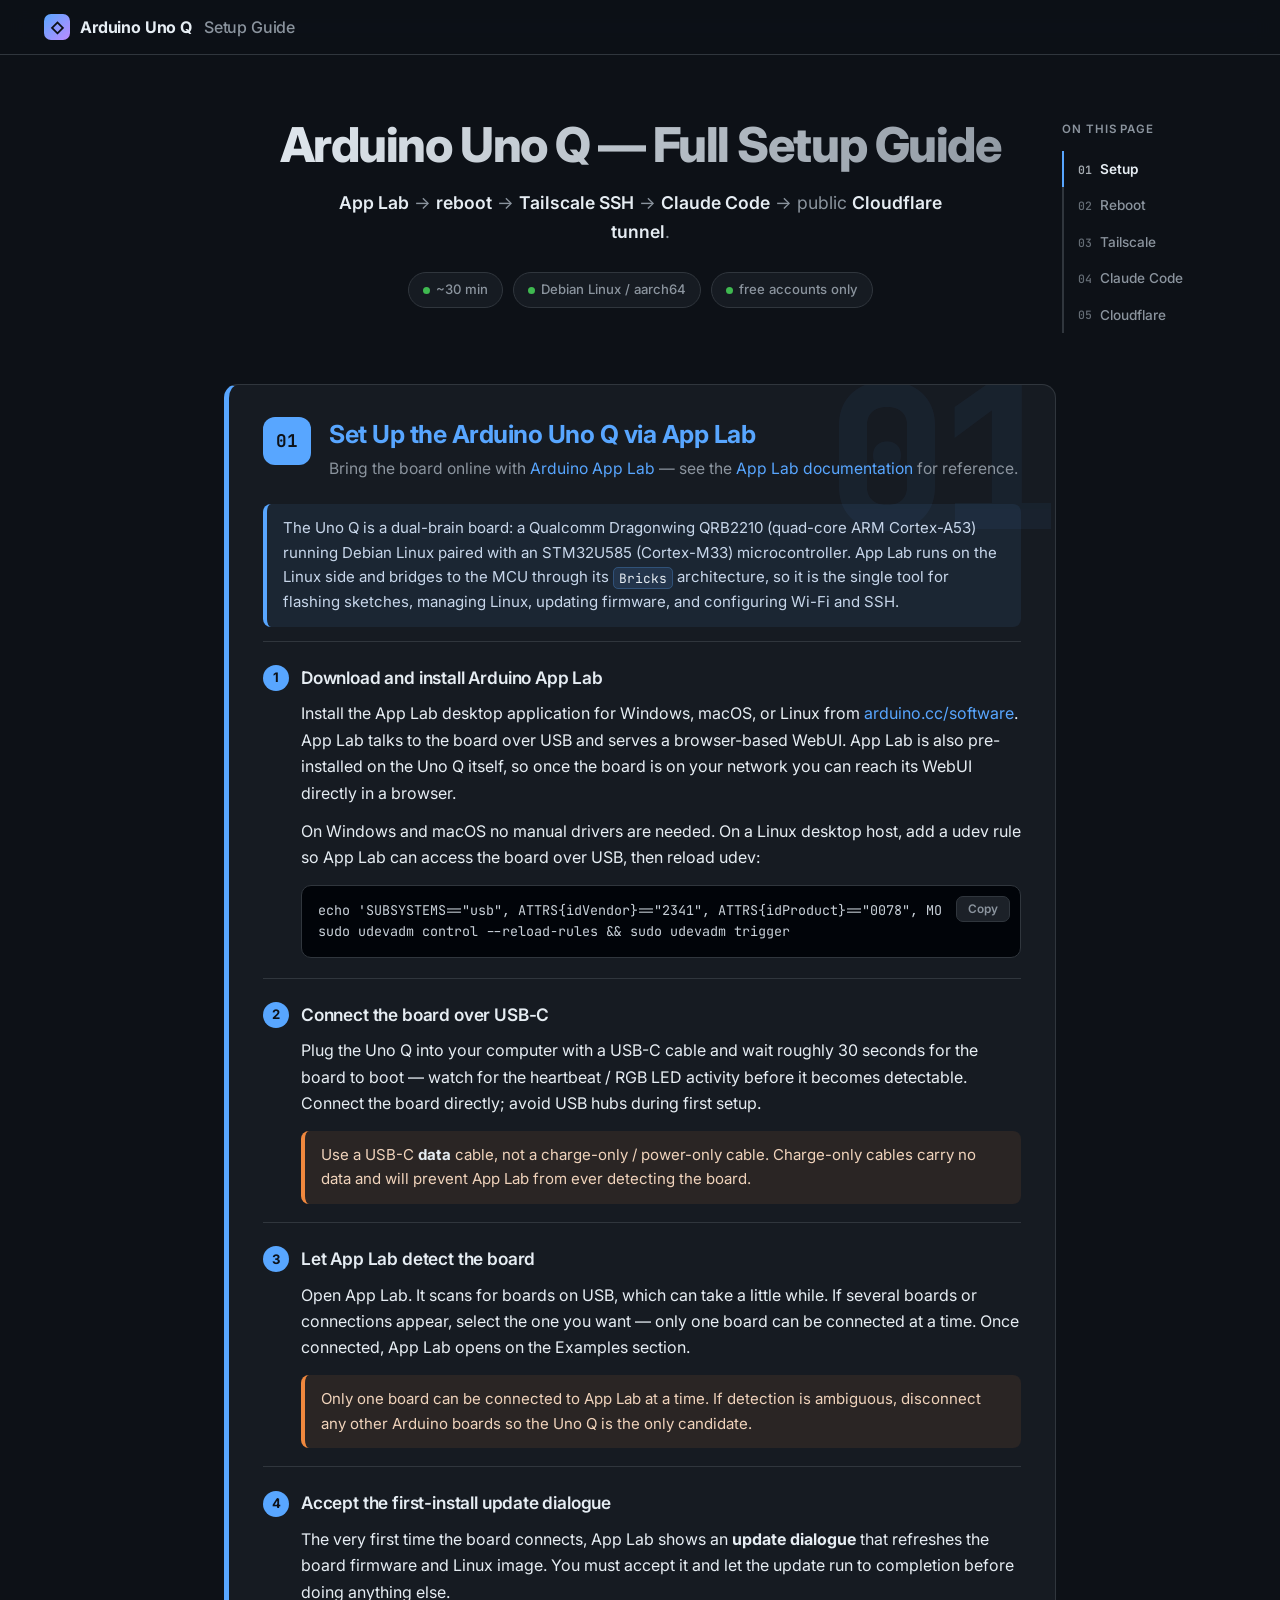
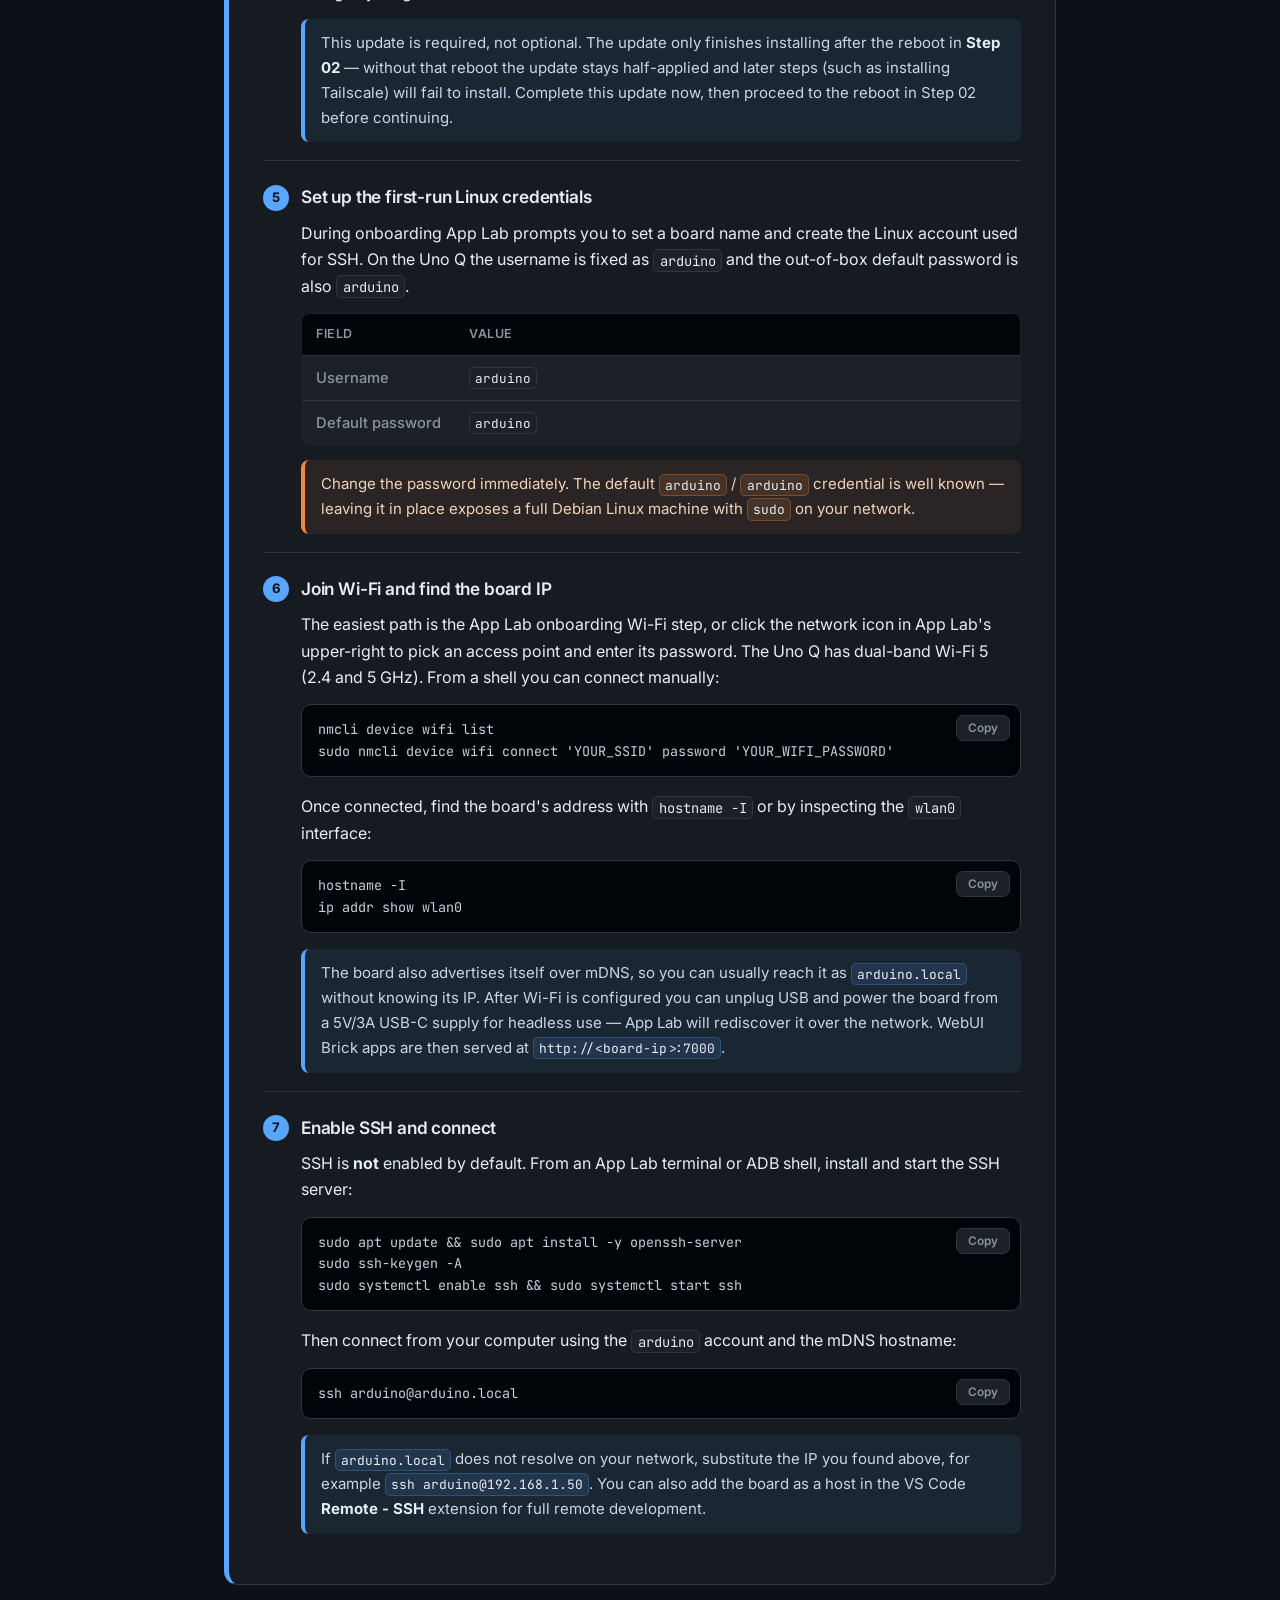
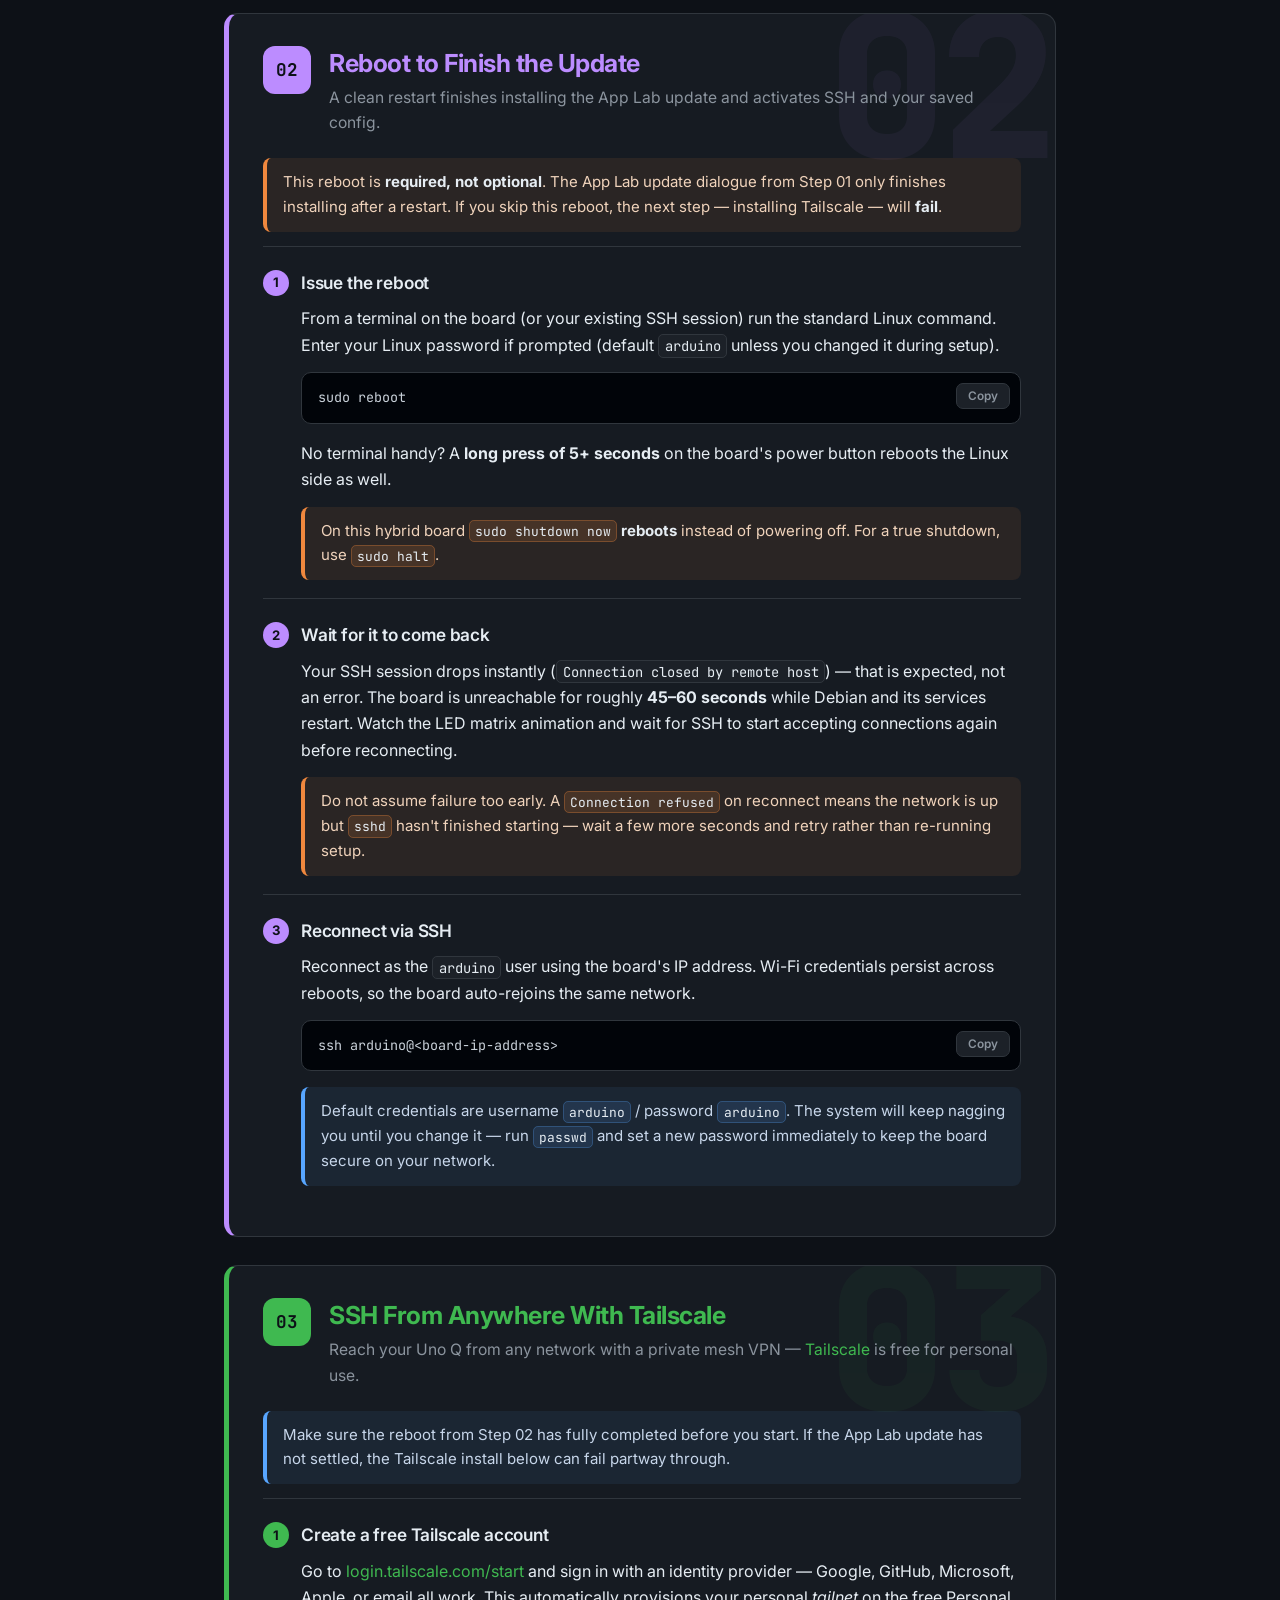
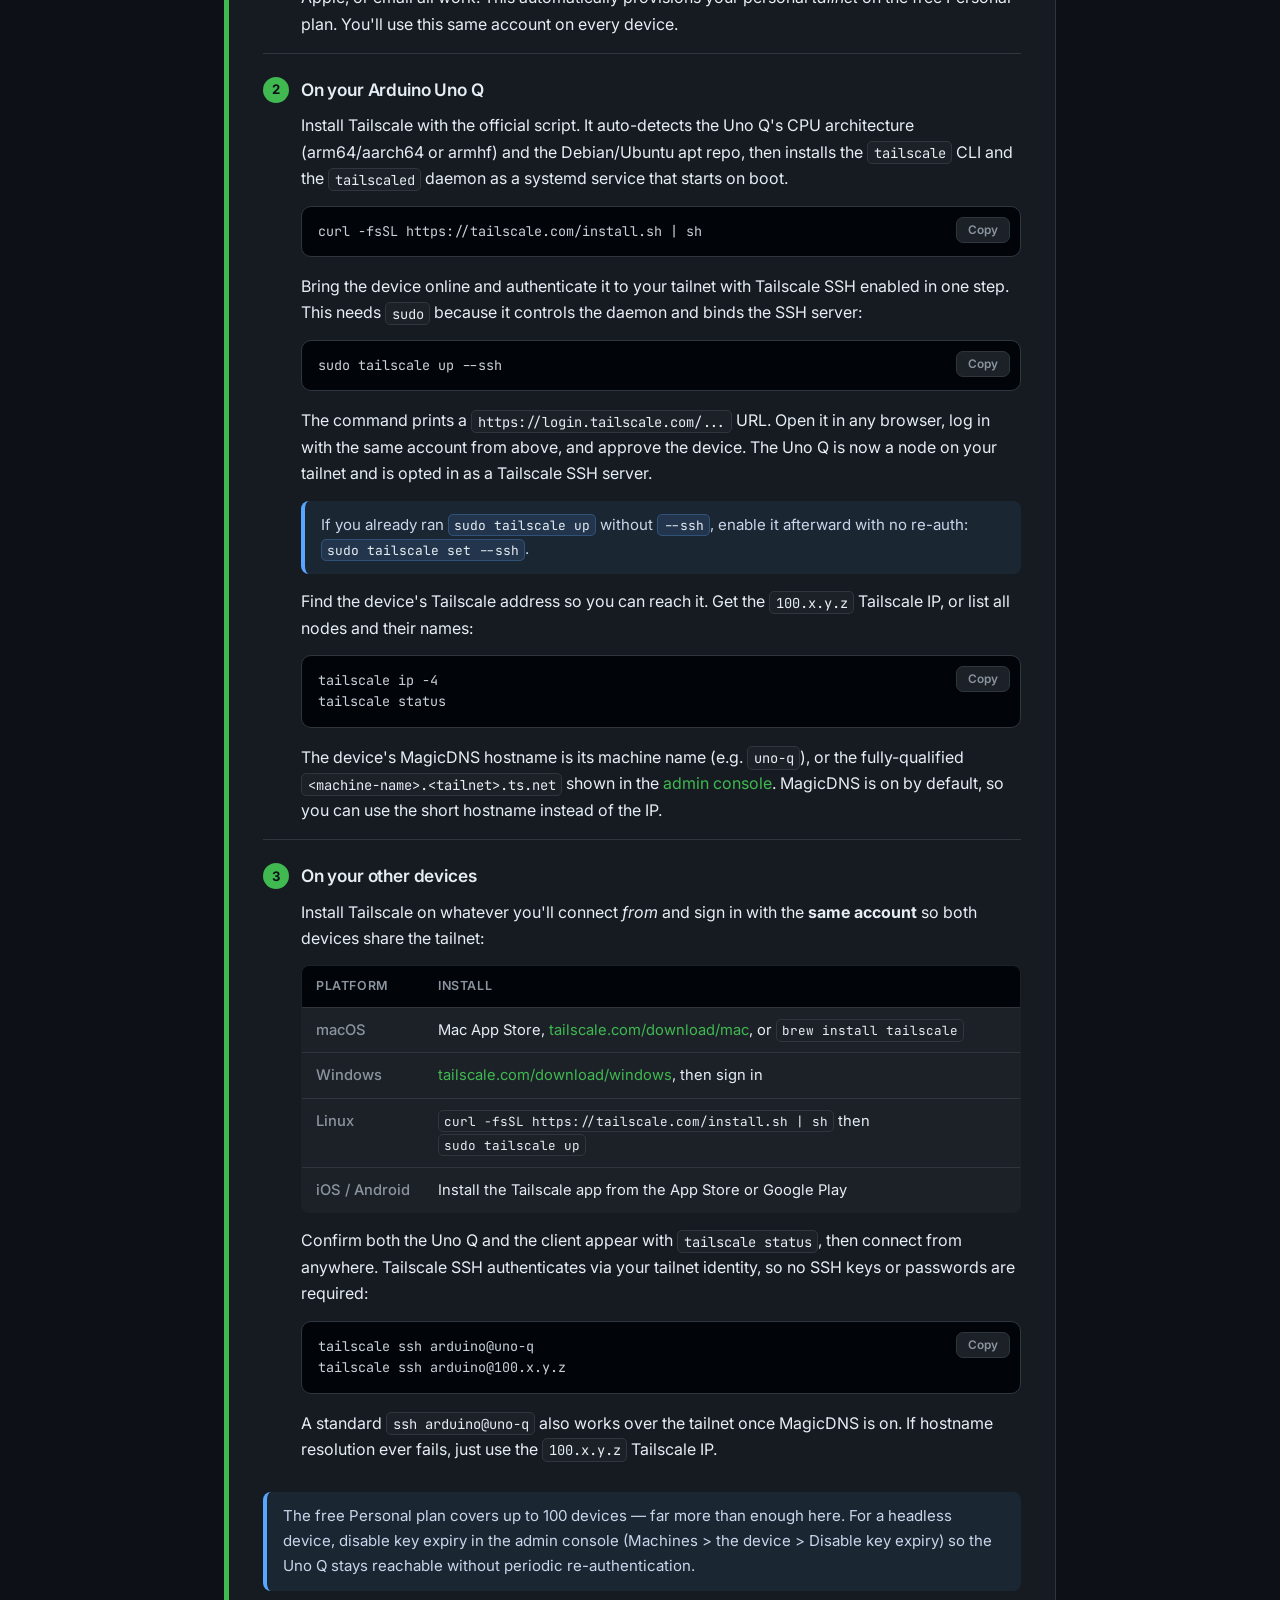
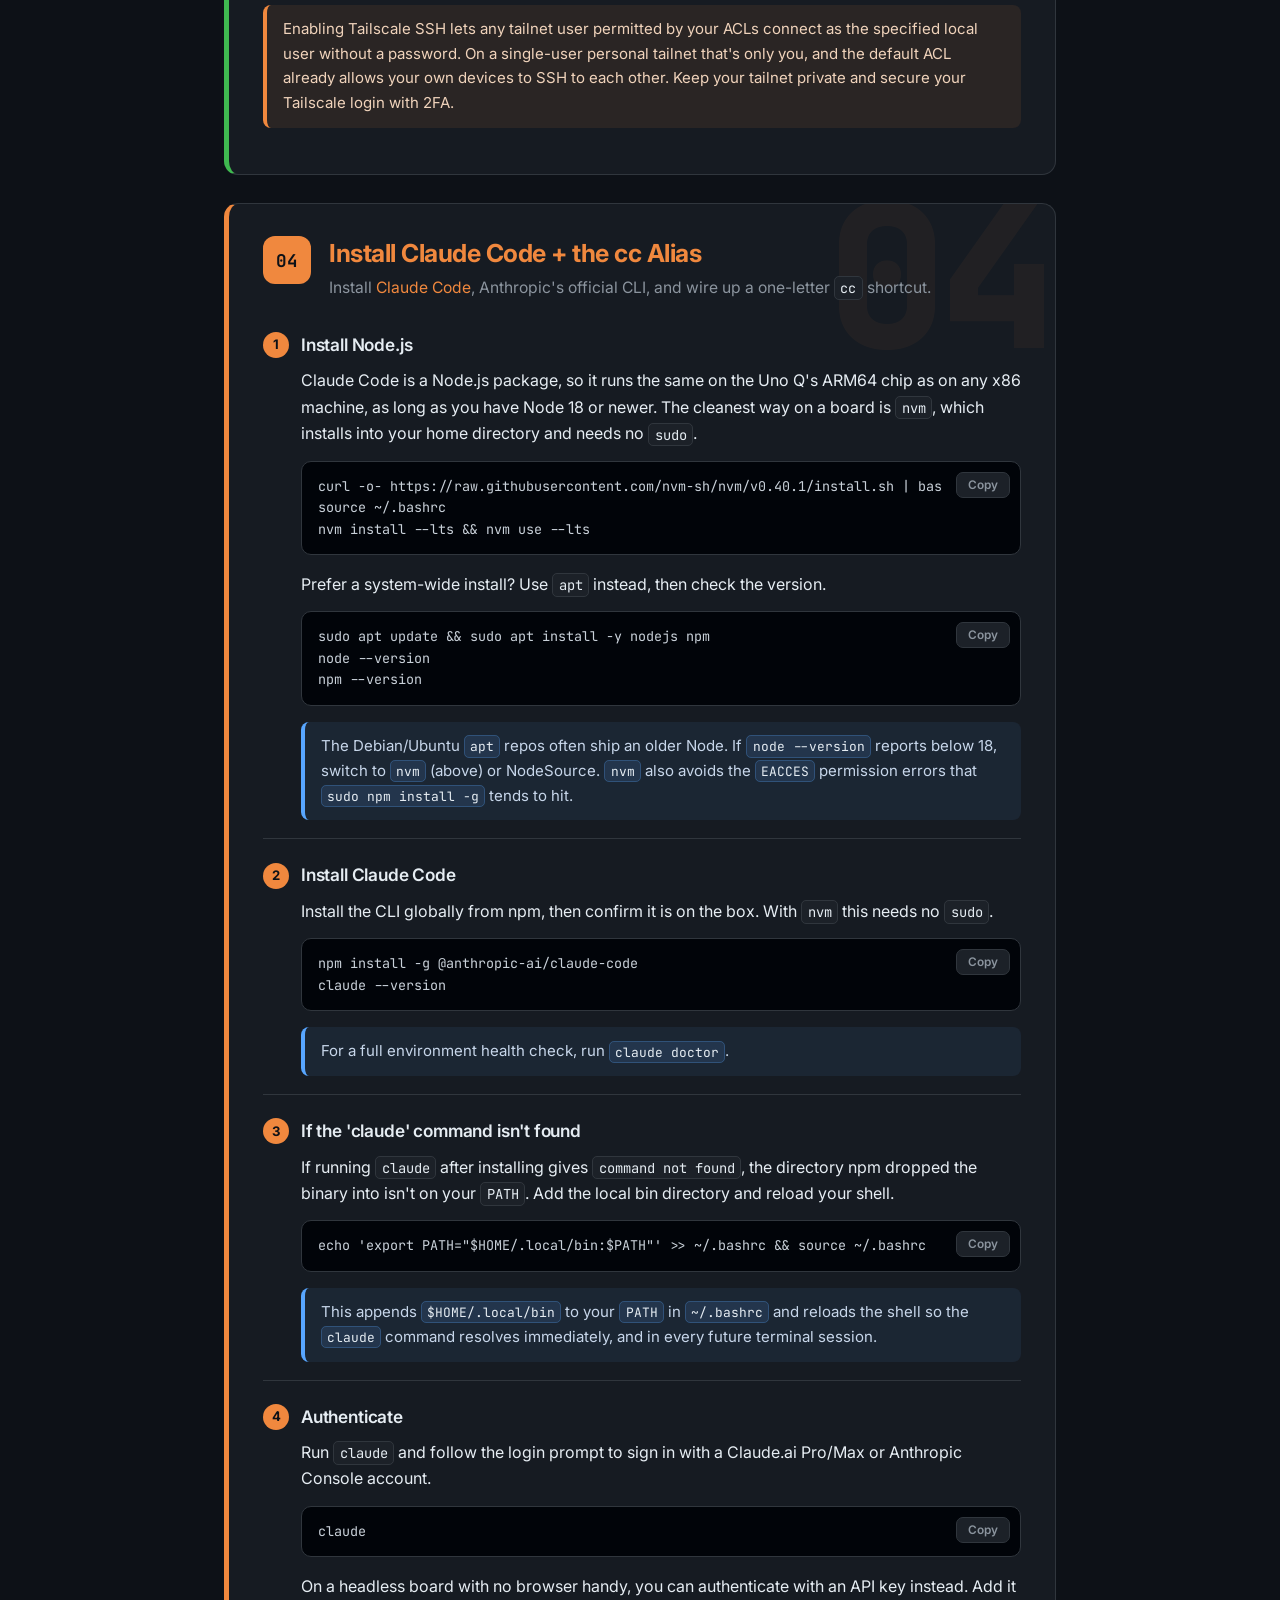
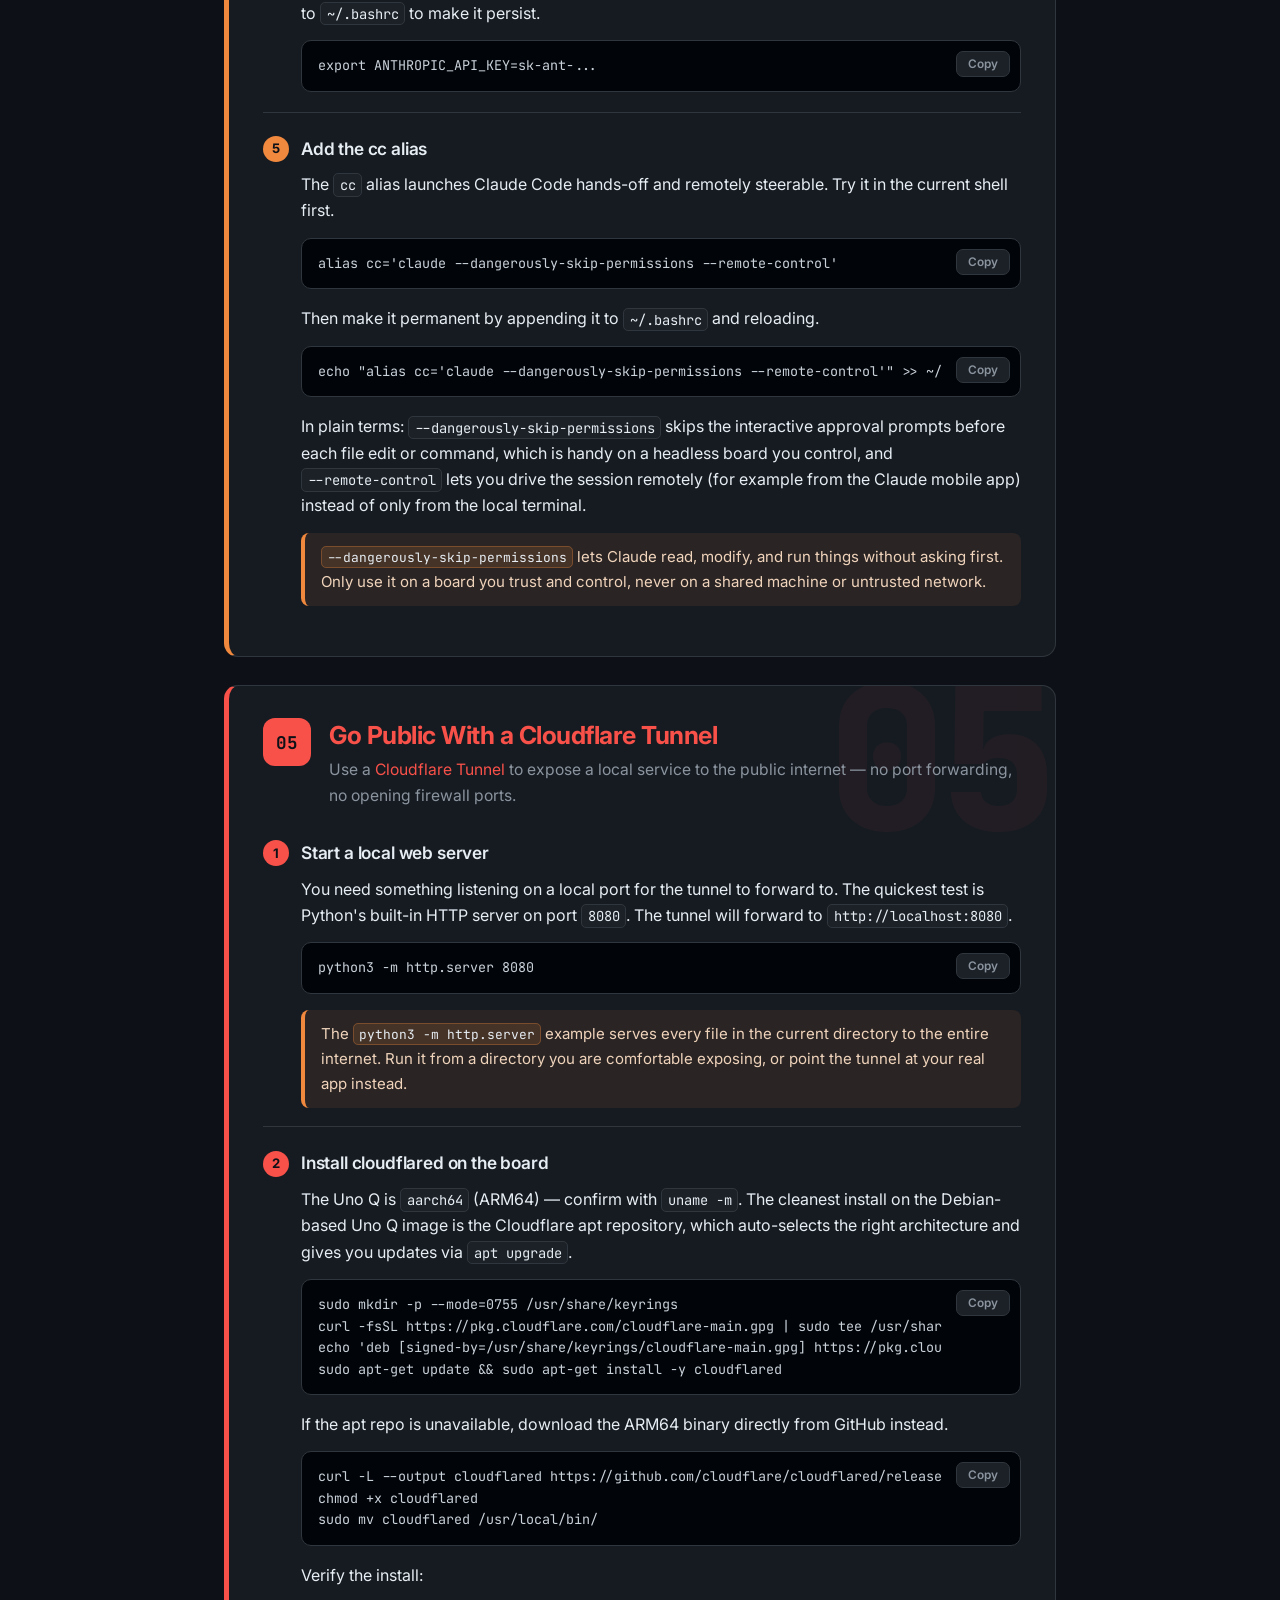
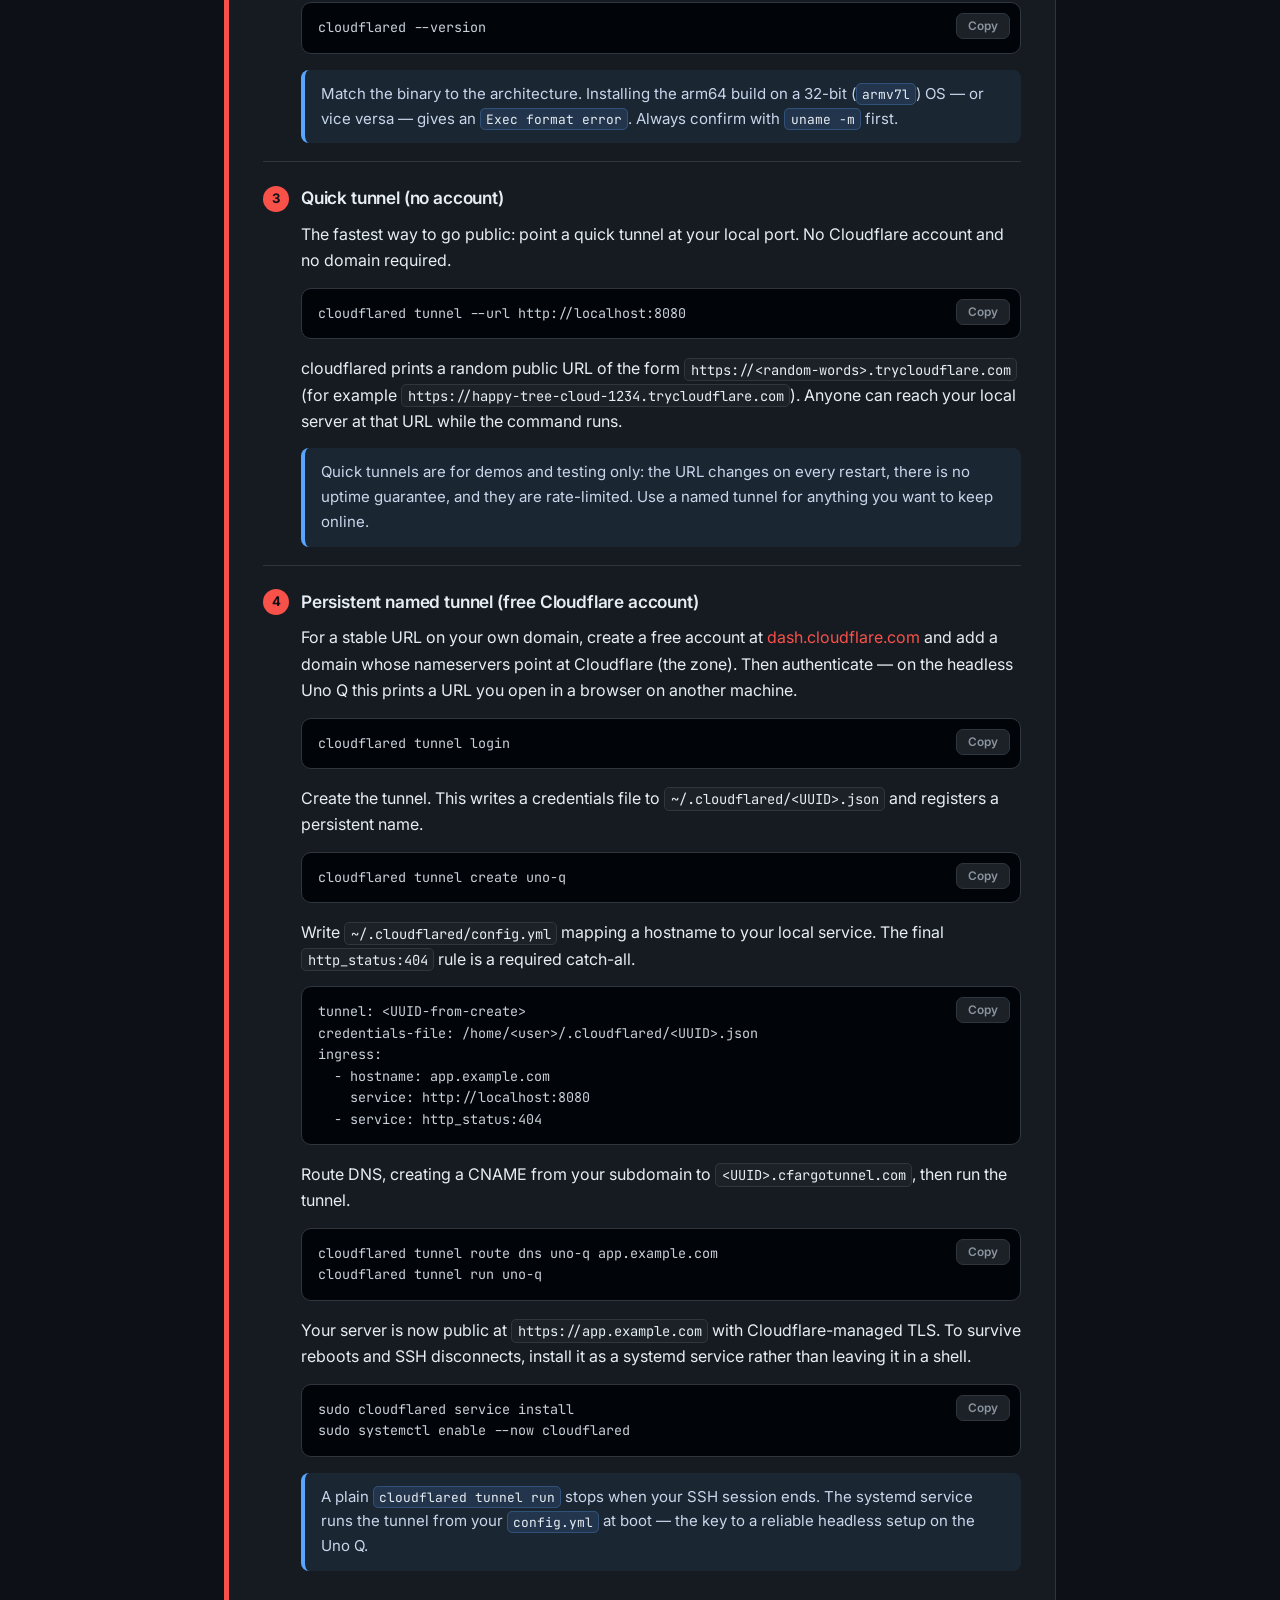
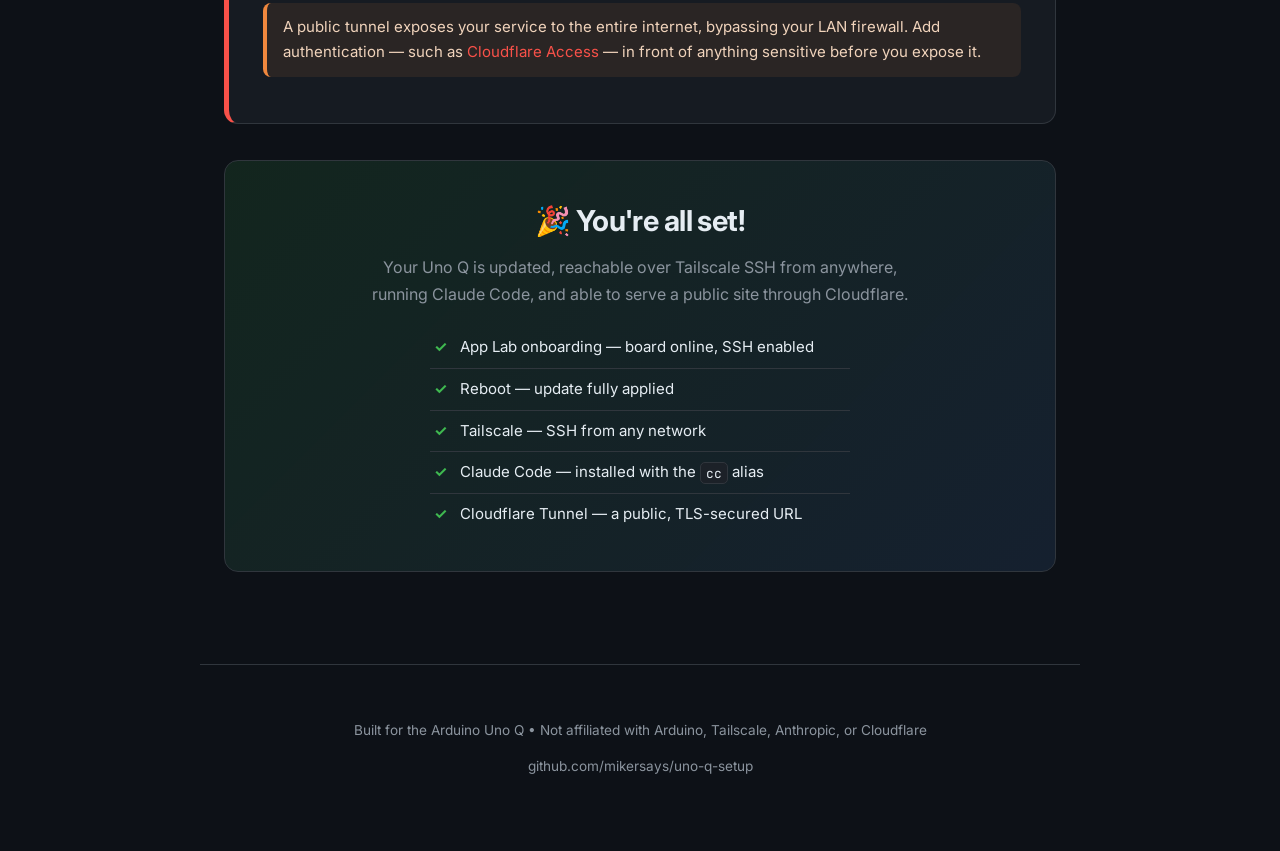
==== index.html @ a1a56168 "Add Arduino Uno Q setup guide (GitHub Pages) Single-page guide: App Lab onboarding + first-install u" ====
<!DOCTYPE html>
<html lang="en">
<head>
  <meta charset="utf-8">
  <meta name="viewport" content="width=device-width, initial-scale=1">
  <title>Arduino Uno Q — Full Setup Guide</title>
  <meta name="description" content="A complete, step-by-step guide to setting up the Arduino Uno Q: App Lab onboarding, the required reboot, Tailscale SSH from anywhere, Claude Code, and a public Cloudflare Tunnel.">
  <style>
    @import url('https://fonts.googleapis.com/css2?family=Inter:wght@400;500;600;700;800&family=JetBrains+Mono:wght@400;500;600&display=swap');

    :root {
      --bg: #0d1117;
      --surface: #161b22;
      --surface-2: #1c2128;
      --border: #30363d;
      --text: #e6edf3;
      --text-muted: #8b949e;
      --code-bg: #010409;

      --blue: #58a6ff;
      --purple: #bc8cff;
      --green: #3fb950;
      --orange: #f0883e;
      --red: #f85149;

      --maxw: 880px;
    }

    * { box-sizing: border-box; }

    html { scroll-behavior: smooth; scroll-padding-top: 90px; }

    body {
      margin: 0;
      background: var(--bg);
      color: var(--text);
      font-family: 'Inter', system-ui, -apple-system, Segoe UI, Roboto, sans-serif;
      line-height: 1.65;
      font-size: 16px;
      -webkit-font-smoothing: antialiased;
    }

    a {
      color: var(--blue);
      text-decoration: none;
      border-bottom: 1px solid transparent;
      transition: border-color .15s ease, color .15s ease;
    }
    a:hover { border-bottom-color: currentColor; }

    code {
      font-family: 'JetBrains Mono', ui-monospace, SFMono-Regular, Menlo, monospace;
      font-size: 0.86em;
      background: var(--surface-2);
      border: 1px solid var(--border);
      border-radius: 5px;
      padding: 0.12em 0.4em;
      color: #e6edf3;
      white-space: nowrap;
    }

    /* ============ HEADER ============ */
    header.site-header {
      position: sticky;
      top: 0;
      z-index: 100;
      background: rgba(13, 17, 23, 0.85);
      backdrop-filter: saturate(160%) blur(12px);
      border-bottom: 1px solid var(--border);
    }
    .header-inner {
      max-width: 1240px;
      margin: 0 auto;
      padding: 14px 24px;
      display: flex;
      align-items: center;
      gap: 12px;
    }
    .wordmark {
      display: flex;
      align-items: center;
      gap: 10px;
      font-weight: 700;
      letter-spacing: -0.01em;
      color: var(--text);
    }
    .chip-mark {
      display: inline-flex;
      align-items: center;
      justify-content: center;
      width: 26px;
      height: 26px;
      border-radius: 7px;
      background: linear-gradient(135deg, var(--blue), var(--purple));
      color: #0d1117;
      font-size: 14px;
      font-weight: 800;
    }
    .wordmark .muted {
      color: var(--text-muted);
      font-weight: 500;
      margin-left: 2px;
    }
    #progress {
      position: absolute;
      left: 0;
      bottom: -1px;
      height: 3px;
      width: 0%;
      background: linear-gradient(90deg, var(--blue), var(--purple), var(--green), var(--orange), var(--red));
      transition: width .08s linear;
    }

    /* ============ HERO ============ */
    .hero {
      max-width: var(--maxw);
      margin: 0 auto;
      padding: 64px 24px 24px;
      text-align: center;
    }
    .hero h1 {
      font-size: clamp(2rem, 5vw, 3rem);
      line-height: 1.1;
      letter-spacing: -0.03em;
      margin: 0 0 16px;
      font-weight: 800;
      background: linear-gradient(120deg, #e6edf3, #8b949e);
      -webkit-background-clip: text;
      background-clip: text;
      color: transparent;
    }
    .hero .subtitle {
      font-size: 1.1rem;
      color: var(--text-muted);
      max-width: 620px;
      margin: 0 auto 26px;
    }
    .hero .subtitle b { color: var(--text); font-weight: 600; }
    .meta-chips {
      display: flex;
      flex-wrap: wrap;
      gap: 10px;
      justify-content: center;
    }
    .meta-chips span {
      display: inline-flex;
      align-items: center;
      gap: 6px;
      background: var(--surface);
      border: 1px solid var(--border);
      border-radius: 999px;
      padding: 6px 14px;
      font-size: 0.82rem;
      color: var(--text-muted);
      font-weight: 500;
    }
    .meta-chips span::before {
      content: "";
      width: 7px; height: 7px;
      border-radius: 50%;
      background: var(--green);
    }

    /* ============ LAYOUT ============ */
    main {
      max-width: var(--maxw);
      margin: 0 auto;
      padding: 24px 24px 80px;
    }

    /* ============ ON THIS PAGE NAV ============ */
    .toc {
      position: fixed;
      top: 120px;
      right: 28px;
      width: 190px;
      z-index: 50;
    }
    .toc h4 {
      font-size: 0.72rem;
      text-transform: uppercase;
      letter-spacing: 0.08em;
      color: var(--text-muted);
      margin: 0 0 12px;
      font-weight: 600;
    }
    .toc ol {
      list-style: none;
      margin: 0;
      padding: 0;
      border-left: 2px solid var(--border);
    }
    .toc li { margin: 0; }
    .toc a {
      display: flex;
      align-items: center;
      gap: 8px;
      padding: 7px 0 7px 14px;
      margin-left: -2px;
      border-left: 2px solid transparent;
      color: var(--text-muted);
      font-size: 0.85rem;
      font-weight: 500;
      border-bottom: none;
      transition: color .15s ease, border-color .15s ease;
    }
    .toc a .num {
      font-family: 'JetBrains Mono', monospace;
      font-size: 0.72rem;
      opacity: 0.7;
    }
    .toc a:hover { color: var(--text); }
    .toc a.active {
      color: var(--text);
      border-left-color: var(--blue);
      font-weight: 600;
    }

    /* ============ STEP CARD ============ */
    .step {
      position: relative;
      background: var(--surface);
      border: 1px solid var(--border);
      border-left-width: 5px;
      border-radius: 14px;
      padding: 32px 34px;
      margin: 28px 0;
      overflow: hidden;
      opacity: 0;
      transform: translateY(24px);
      transition: opacity .6s ease, transform .6s ease;
    }
    .step.in-view { opacity: 1; transform: none; }

    .step::after {
      content: attr(data-accent);
      display: none;
    }
    .step .step-badge::after { content: none; }

    /* watermark big faded number */
    .step .step-head { position: relative; z-index: 2; }
    .step .watermark,
    .step-watermark { display: none; }

    .step .step-badge {
      position: relative;
      z-index: 2;
    }
    .step-wm {
      position: absolute;
      top: -28px;
      right: 4px;
      font-size: 200px;
      font-weight: 800;
      line-height: 1;
      font-family: 'JetBrains Mono', monospace;
      opacity: 0.05;
      pointer-events: none;
      z-index: 1;
      letter-spacing: -0.04em;
    }

    .step-head {
      display: flex;
      align-items: flex-start;
      gap: 18px;
      margin-bottom: 22px;
    }
    .step-badge {
      flex: 0 0 auto;
      width: 48px;
      height: 48px;
      border-radius: 12px;
      display: flex;
      align-items: center;
      justify-content: center;
      font-family: 'JetBrains Mono', monospace;
      font-weight: 700;
      font-size: 1.1rem;
      color: #0d1117;
    }
    .step-titles { min-width: 0; }
    .step-titles h2 {
      margin: 2px 0 6px;
      font-size: 1.55rem;
      line-height: 1.25;
      letter-spacing: -0.02em;
      font-weight: 700;
    }
    .step-sub {
      margin: 0;
      color: var(--text-muted);
      font-size: 0.98rem;
    }

    .step-body { position: relative; z-index: 2; }
    .step-body > p { color: var(--text); }

    /* ============ SUBSTEP ============ */
    .substep {
      border-top: 1px solid var(--border);
      padding: 22px 0 4px;
    }
    .substep:first-child { border-top: none; padding-top: 8px; }

    .substep-head {
      display: flex;
      align-items: center;
      gap: 12px;
      margin-bottom: 8px;
    }
    .substep-num {
      flex: 0 0 auto;
      width: 26px;
      height: 26px;
      border-radius: 50%;
      display: flex;
      align-items: center;
      justify-content: center;
      font-size: 0.82rem;
      font-weight: 700;
      color: #0d1117;
    }
    .substep-head h3 {
      margin: 0;
      font-size: 1.08rem;
      font-weight: 600;
      letter-spacing: -0.01em;
    }
    .substep-body { padding-left: 38px; }
    .substep-body p { margin: 0 0 12px; }

    /* ============ CODE BLOCK ============ */
    .code-block {
      position: relative;
      background: var(--code-bg);
      border: 1px solid var(--border);
      border-radius: 10px;
      margin: 14px 0 16px;
      padding: 14px 16px;
      padding-right: 78px;
      overflow: hidden;
    }
    .code-block pre {
      margin: 0;
      overflow-x: auto;
    }
    .code-block code {
      font-family: 'JetBrains Mono', ui-monospace, monospace;
      font-size: 0.84rem;
      line-height: 1.6;
      background: none;
      border: none;
      padding: 0;
      color: #c9d1d9;
      white-space: pre;
      display: block;
    }
    .copy-btn {
      position: absolute;
      top: 10px;
      right: 10px;
      background: var(--surface-2);
      border: 1px solid var(--border);
      color: var(--text-muted);
      font-family: 'Inter', sans-serif;
      font-size: 0.74rem;
      font-weight: 600;
      padding: 5px 11px;
      border-radius: 7px;
      cursor: pointer;
      transition: all .15s ease;
    }
    .copy-btn:hover {
      background: var(--border);
      color: var(--text);
    }
    .copy-btn.copied {
      background: rgba(63, 185, 80, 0.15);
      border-color: var(--green);
      color: var(--green);
    }

    /* ============ CALLOUTS ============ */
    .note, .warning {
      border-radius: 8px;
      padding: 12px 16px;
      margin: 14px 0;
      font-size: 0.94rem;
      border-left: 4px solid;
    }
    .note p, .warning p { margin: 0; }
    .note {
      background: rgba(88, 166, 255, 0.08);
      border-left-color: var(--blue);
      color: #c7d6ea;
    }
    .note code { background: rgba(88,166,255,0.12); border-color: rgba(88,166,255,0.25); }
    .warning {
      background: rgba(240, 136, 62, 0.09);
      border-left-color: var(--orange);
      color: #f0d3bb;
    }
    .warning code { background: rgba(240,136,62,0.14); border-color: rgba(240,136,62,0.3); }
    .note strong, .warning strong { color: var(--text); }

    /* ============ KV TABLE ============ */
    .kv-table {
      width: 100%;
      border-collapse: collapse;
      margin: 14px 0;
      font-size: 0.92rem;
      background: var(--surface-2);
      border: 1px solid var(--border);
      border-radius: 8px;
      overflow: hidden;
    }
    .kv-table thead th {
      text-align: left;
      background: var(--code-bg);
      color: var(--text-muted);
      font-weight: 600;
      font-size: 0.78rem;
      text-transform: uppercase;
      letter-spacing: 0.05em;
      padding: 10px 14px;
    }
    .kv-table td {
      padding: 10px 14px;
      border-top: 1px solid var(--border);
      vertical-align: top;
    }
    .kv-table td:first-child {
      color: var(--text-muted);
      white-space: nowrap;
      width: 1%;
      font-weight: 500;
    }

    /* ============ CARDS ============ */
    .cards {
      display: grid;
      grid-template-columns: repeat(auto-fit, minmax(180px, 1fr));
      gap: 14px;
      margin: 16px 0;
    }
    .card {
      background: var(--surface-2);
      border: 1px solid var(--border);
      border-radius: 10px;
      padding: 16px;
    }

    /* ============ ACCENT THEMING ============ */
    .step[data-accent="blue"]   { border-left-color: var(--blue); }
    .step[data-accent="purple"] { border-left-color: var(--purple); }
    .step[data-accent="green"]  { border-left-color: var(--green); }
    .step[data-accent="orange"] { border-left-color: var(--orange); }
    .step[data-accent="red"]    { border-left-color: var(--red); }

    .step[data-accent="blue"]   .step-badge { background: var(--blue); }
    .step[data-accent="purple"] .step-badge { background: var(--purple); }
    .step[data-accent="green"]  .step-badge { background: var(--green); }
    .step[data-accent="orange"] .step-badge { background: var(--orange); }
    .step[data-accent="red"]    .step-badge { background: var(--red); }

    .step[data-accent="blue"]   .substep-num { background: var(--blue); }
    .step[data-accent="purple"] .substep-num { background: var(--purple); }
    .step[data-accent="green"]  .substep-num { background: var(--green); }
    .step[data-accent="orange"] .substep-num { background: var(--orange); }
    .step[data-accent="red"]    .substep-num { background: var(--red); }

    .step[data-accent="blue"]   .step-titles h2 { color: var(--blue); }
    .step[data-accent="purple"] .step-titles h2 { color: var(--purple); }
    .step[data-accent="green"]  .step-titles h2 { color: var(--green); }
    .step[data-accent="orange"] .step-titles h2 { color: var(--orange); }
    .step[data-accent="red"]    .step-titles h2 { color: var(--red); }

    .step[data-accent="purple"] a { color: var(--purple); }
    .step[data-accent="green"]  a { color: var(--green); }
    .step[data-accent="orange"] a { color: var(--orange); }
    .step[data-accent="red"]    a { color: var(--red); }

    .step[data-accent="blue"]   .step-wm { color: var(--blue); }
    .step[data-accent="purple"] .step-wm { color: var(--purple); }
    .step[data-accent="green"]  .step-wm { color: var(--green); }
    .step[data-accent="orange"] .step-wm { color: var(--orange); }
    .step[data-accent="red"]    .step-wm { color: var(--red); }

    /* ============ COMPLETION BANNER ============ */
    .done-banner {
      background: linear-gradient(135deg, rgba(63,185,80,0.12), rgba(88,166,255,0.10));
      border: 1px solid var(--border);
      border-radius: 14px;
      padding: 36px 34px;
      margin: 36px 0 12px;
      text-align: center;
    }
    .done-banner h2 {
      font-size: 1.8rem;
      margin: 0 0 10px;
      letter-spacing: -0.02em;
    }
    .done-banner p {
      color: var(--text-muted);
      max-width: 560px;
      margin: 0 auto 20px;
    }
    .recap {
      list-style: none;
      margin: 0 auto;
      padding: 0;
      max-width: 420px;
      text-align: left;
    }
    .recap li {
      padding: 8px 0 8px 30px;
      position: relative;
      border-top: 1px solid var(--border);
      font-size: 0.94rem;
    }
    .recap li:first-child { border-top: none; }
    .recap li::before {
      content: "✓";
      position: absolute;
      left: 4px;
      color: var(--green);
      font-weight: 700;
    }

    /* ============ FOOTER ============ */
    footer {
      max-width: var(--maxw);
      margin: 0 auto;
      padding: 40px 24px 60px;
      text-align: center;
      color: var(--text-muted);
      font-size: 0.85rem;
      border-top: 1px solid var(--border);
    }
    footer a { color: var(--text-muted); }
    footer a:hover { color: var(--blue); }

    /* ============ RESPONSIVE ============ */
    @media (max-width: 1100px) {
      .toc { display: none; }
    }
    @media (max-width: 640px) {
      .step { padding: 24px 20px; }
      .step-head { gap: 12px; }
      .substep-body { padding-left: 0; }
      .step-wm { font-size: 130px; top: -10px; }
      .hero { padding-top: 44px; }
      .header-inner { padding: 12px 16px; }
      main { padding: 16px 16px 60px; }
    }
  </style>
</head>
<body>

  <header class="site-header">
    <div class="header-inner">
      <span class="wordmark">
        <span class="chip-mark">◇</span>
        Arduino Uno Q <span class="muted">Setup Guide</span>
      </span>
    </div>
    <div id="progress"></div>
  </header>

  <section class="hero">
    <h1>Arduino Uno Q — Full Setup Guide</h1>
    <p class="subtitle">
      <b>App Lab</b> → <b>reboot</b> → <b>Tailscale SSH</b> → <b>Claude Code</b> → public <b>Cloudflare tunnel</b>.
    </p>
    <div class="meta-chips">
      <span>~30 min</span>
      <span>Debian Linux / aarch64</span>
      <span>free accounts only</span>
    </div>
  </section>

  <nav class="toc" aria-label="On this page">
    <h4>On this page</h4>
    <ol>
      <li><a href="#step-arduino"><span class="num">01</span> Setup</a></li>
      <li><a href="#step-reboot"><span class="num">02</span> Reboot</a></li>
      <li><a href="#step-tailscale"><span class="num">03</span> Tailscale</a></li>
      <li><a href="#step-claude"><span class="num">04</span> Claude Code</a></li>
      <li><a href="#step-cloudflare"><span class="num">05</span> Cloudflare</a></li>
    </ol>
  </nav>

  <main>

<section class="step" id="step-arduino" data-accent="blue">
  <span class="step-wm" aria-hidden="true">01</span>
  <div class="step-head">
    <span class="step-badge">01</span>
    <div class="step-titles">
      <h2>Set Up the Arduino Uno Q via App Lab</h2>
      <p class="step-sub">Bring the board online with <a href="https://app.arduino.cc">Arduino App Lab</a> &mdash; see the <a href="https://docs.arduino.cc/software/app-lab/">App Lab documentation</a> for reference.</p>
    </div>
  </div>
  <div class="step-body">

    <div class="note"><p>The Uno Q is a dual-brain board: a Qualcomm Dragonwing QRB2210 (quad-core ARM Cortex-A53) running Debian Linux paired with an STM32U585 (Cortex-M33) microcontroller. App Lab runs on the Linux side and bridges to the MCU through its <code>Bricks</code> architecture, so it is the single tool for flashing sketches, managing Linux, updating firmware, and configuring Wi-Fi and SSH.</p></div>

    <div class="substep">
      <div class="substep-head"><span class="substep-num">1</span><h3>Download and install Arduino App Lab</h3></div>
      <div class="substep-body">
        <p>Install the App Lab desktop application for Windows, macOS, or Linux from <a href="https://www.arduino.cc/en/software">arduino.cc/software</a>. App Lab talks to the board over USB and serves a browser-based WebUI. App Lab is also pre-installed on the Uno Q itself, so once the board is on your network you can reach its WebUI directly in a browser.</p>
        <p>On Windows and macOS no manual drivers are needed. On a Linux desktop host, add a udev rule so App Lab can access the board over USB, then reload udev:</p>
        <div class="code-block"><pre><code>echo 'SUBSYSTEMS=="usb", ATTRS{idVendor}=="2341", ATTRS{idProduct}=="0078", MODE="0660", TAG+="uaccess"' | sudo tee /etc/udev/rules.d/60-arduino-uno-q.rules
sudo udevadm control --reload-rules &amp;&amp; sudo udevadm trigger</code></pre><button class="copy-btn" onclick="copyCode(this)">Copy</button></div>
      </div>
    </div>

    <div class="substep">
      <div class="substep-head"><span class="substep-num">2</span><h3>Connect the board over USB-C</h3></div>
      <div class="substep-body">
        <p>Plug the Uno Q into your computer with a USB-C cable and wait roughly 30 seconds for the board to boot &mdash; watch for the heartbeat / RGB LED activity before it becomes detectable. Connect the board directly; avoid USB hubs during first setup.</p>
        <div class="warning"><p>Use a USB-C <strong>data</strong> cable, not a charge-only / power-only cable. Charge-only cables carry no data and will prevent App Lab from ever detecting the board.</p></div>
      </div>
    </div>

    <div class="substep">
      <div class="substep-head"><span class="substep-num">3</span><h3>Let App Lab detect the board</h3></div>
      <div class="substep-body">
        <p>Open App Lab. It scans for boards on USB, which can take a little while. If several boards or connections appear, select the one you want &mdash; only one board can be connected at a time. Once connected, App Lab opens on the Examples section.</p>
        <div class="warning"><p>Only one board can be connected to App Lab at a time. If detection is ambiguous, disconnect any other Arduino boards so the Uno Q is the only candidate.</p></div>
      </div>
    </div>

    <div class="substep">
      <div class="substep-head"><span class="substep-num">4</span><h3>Accept the first-install update dialogue</h3></div>
      <div class="substep-body">
        <p>The very first time the board connects, App Lab shows an <strong>update dialogue</strong> that refreshes the board firmware and Linux image. You must accept it and let the update run to completion before doing anything else.</p>
        <div class="note"><p>This update is required, not optional. The update only finishes installing after the reboot in <strong>Step 02</strong> &mdash; without that reboot the update stays half-applied and later steps (such as installing Tailscale) will fail to install. Complete this update now, then proceed to the reboot in Step 02 before continuing.</p></div>
      </div>
    </div>

    <div class="substep">
      <div class="substep-head"><span class="substep-num">5</span><h3>Set up the first-run Linux credentials</h3></div>
      <div class="substep-body">
        <p>During onboarding App Lab prompts you to set a board name and create the Linux account used for SSH. On the Uno Q the username is fixed as <code>arduino</code> and the out-of-box default password is also <code>arduino</code>.</p>
        <table class="kv-table"><thead><tr><th>Field</th><th>Value</th></tr></thead>
        <tbody>
          <tr><td>Username</td><td><code>arduino</code></td></tr>
          <tr><td>Default password</td><td><code>arduino</code></td></tr>
        </tbody></table>
        <div class="warning"><p>Change the password immediately. The default <code>arduino</code> / <code>arduino</code> credential is well known &mdash; leaving it in place exposes a full Debian Linux machine with <code>sudo</code> on your network.</p></div>
      </div>
    </div>

    <div class="substep">
      <div class="substep-head"><span class="substep-num">6</span><h3>Join Wi-Fi and find the board IP</h3></div>
      <div class="substep-body">
        <p>The easiest path is the App Lab onboarding Wi-Fi step, or click the network icon in App Lab's upper-right to pick an access point and enter its password. The Uno Q has dual-band Wi-Fi 5 (2.4 and 5 GHz). From a shell you can connect manually:</p>
        <div class="code-block"><pre><code>nmcli device wifi list
sudo nmcli device wifi connect 'YOUR_SSID' password 'YOUR_WIFI_PASSWORD'</code></pre><button class="copy-btn" onclick="copyCode(this)">Copy</button></div>
        <p>Once connected, find the board's address with <code>hostname -I</code> or by inspecting the <code>wlan0</code> interface:</p>
        <div class="code-block"><pre><code>hostname -I
ip addr show wlan0</code></pre><button class="copy-btn" onclick="copyCode(this)">Copy</button></div>
        <div class="note"><p>The board also advertises itself over mDNS, so you can usually reach it as <code>arduino.local</code> without knowing its IP. After Wi-Fi is configured you can unplug USB and power the board from a 5V/3A USB-C supply for headless use &mdash; App Lab will rediscover it over the network. WebUI Brick apps are then served at <code>http://&lt;board-ip&gt;:7000</code>.</p></div>
      </div>
    </div>

    <div class="substep">
      <div class="substep-head"><span class="substep-num">7</span><h3>Enable SSH and connect</h3></div>
      <div class="substep-body">
        <p>SSH is <strong>not</strong> enabled by default. From an App Lab terminal or ADB shell, install and start the SSH server:</p>
        <div class="code-block"><pre><code>sudo apt update &amp;&amp; sudo apt install -y openssh-server
sudo ssh-keygen -A
sudo systemctl enable ssh &amp;&amp; sudo systemctl start ssh</code></pre><button class="copy-btn" onclick="copyCode(this)">Copy</button></div>
        <p>Then connect from your computer using the <code>arduino</code> account and the mDNS hostname:</p>
        <div class="code-block"><pre><code>ssh arduino@arduino.local</code></pre><button class="copy-btn" onclick="copyCode(this)">Copy</button></div>
        <div class="note"><p>If <code>arduino.local</code> does not resolve on your network, substitute the IP you found above, for example <code>ssh arduino@192.168.1.50</code>. You can also add the board as a host in the VS Code <strong>Remote - SSH</strong> extension for full remote development.</p></div>
      </div>
    </div>

  </div>
</section>

<section class="step" id="step-reboot" data-accent="purple">
  <span class="step-wm" aria-hidden="true">02</span>
  <div class="step-head">
    <span class="step-badge">02</span>
    <div class="step-titles">
      <h2>Reboot to Finish the Update</h2>
      <p class="step-sub">A clean restart finishes installing the App Lab update and activates SSH and your saved config.</p>
    </div>
  </div>
  <div class="step-body">
    <div class="warning"><p>This reboot is <strong>required, not optional</strong>. The App Lab update dialogue from Step 01 only finishes installing after a restart. If you skip this reboot, the next step &mdash; installing Tailscale &mdash; will <strong>fail</strong>.</p></div>

    <div class="substep">
      <div class="substep-head"><span class="substep-num">1</span><h3>Issue the reboot</h3></div>
      <div class="substep-body">
        <p>From a terminal on the board (or your existing SSH session) run the standard Linux command. Enter your Linux password if prompted (default <code>arduino</code> unless you changed it during setup).</p>
        <div class="code-block"><pre><code>sudo reboot</code></pre><button class="copy-btn" onclick="copyCode(this)">Copy</button></div>
        <p>No terminal handy? A <strong>long press of 5+ seconds</strong> on the board's power button reboots the Linux side as well.</p>
        <div class="warning"><p>On this hybrid board <code>sudo shutdown now</code> <strong>reboots</strong> instead of powering off. For a true shutdown, use <code>sudo halt</code>.</p></div>
      </div>
    </div>

    <div class="substep">
      <div class="substep-head"><span class="substep-num">2</span><h3>Wait for it to come back</h3></div>
      <div class="substep-body">
        <p>Your SSH session drops instantly (<code>Connection closed by remote host</code>) &mdash; that is expected, not an error. The board is unreachable for roughly <strong>45&ndash;60 seconds</strong> while Debian and its services restart. Watch the LED matrix animation and wait for SSH to start accepting connections again before reconnecting.</p>
        <div class="warning"><p>Do not assume failure too early. A <code>Connection refused</code> on reconnect means the network is up but <code>sshd</code> hasn't finished starting &mdash; wait a few more seconds and retry rather than re-running setup.</p></div>
      </div>
    </div>

    <div class="substep">
      <div class="substep-head"><span class="substep-num">3</span><h3>Reconnect via SSH</h3></div>
      <div class="substep-body">
        <p>Reconnect as the <code>arduino</code> user using the board's IP address. Wi-Fi credentials persist across reboots, so the board auto-rejoins the same network.</p>
        <div class="code-block"><pre><code>ssh arduino@&lt;board-ip-address&gt;</code></pre><button class="copy-btn" onclick="copyCode(this)">Copy</button></div>
        <div class="note"><p>Default credentials are username <code>arduino</code> / password <code>arduino</code>. The system will keep nagging you until you change it &mdash; run <code>passwd</code> and set a new password immediately to keep the board secure on your network.</p></div>
      </div>
    </div>
  </div>
</section>

<section class="step" id="step-tailscale" data-accent="green">
  <span class="step-wm" aria-hidden="true">03</span>
  <div class="step-head">
    <span class="step-badge">03</span>
    <div class="step-titles">
      <h2>SSH From Anywhere With Tailscale</h2>
      <p class="step-sub">Reach your Uno Q from any network with a private mesh VPN &mdash; <a href="https://tailscale.com">Tailscale</a> is free for personal use.</p>
    </div>
  </div>
  <div class="step-body">
    <div class="note"><p>Make sure the reboot from Step 02 has fully completed before you start. If the App Lab update has not settled, the Tailscale install below can fail partway through.</p></div>

    <div class="substep">
      <div class="substep-head"><span class="substep-num">1</span><h3>Create a free Tailscale account</h3></div>
      <div class="substep-body">
        <p>Go to <a href="https://login.tailscale.com/start">login.tailscale.com/start</a> and sign in with an identity provider &mdash; Google, GitHub, Microsoft, Apple, or email all work. This automatically provisions your personal <em>tailnet</em> on the free Personal plan. You'll use this same account on every device.</p>
      </div>
    </div>

    <div class="substep">
      <div class="substep-head"><span class="substep-num">2</span><h3>On your Arduino Uno Q</h3></div>
      <div class="substep-body">
        <p>Install Tailscale with the official script. It auto-detects the Uno Q's CPU architecture (arm64/aarch64 or armhf) and the Debian/Ubuntu apt repo, then installs the <code>tailscale</code> CLI and the <code>tailscaled</code> daemon as a systemd service that starts on boot.</p>
        <div class="code-block"><pre><code>curl -fsSL https://tailscale.com/install.sh | sh</code></pre><button class="copy-btn" onclick="copyCode(this)">Copy</button></div>
        <p>Bring the device online and authenticate it to your tailnet with Tailscale SSH enabled in one step. This needs <code>sudo</code> because it controls the daemon and binds the SSH server:</p>
        <div class="code-block"><pre><code>sudo tailscale up --ssh</code></pre><button class="copy-btn" onclick="copyCode(this)">Copy</button></div>
        <p>The command prints a <code>https://login.tailscale.com/...</code> URL. Open it in any browser, log in with the same account from above, and approve the device. The Uno Q is now a node on your tailnet and is opted in as a Tailscale SSH server.</p>
        <div class="note"><p>If you already ran <code>sudo tailscale up</code> without <code>--ssh</code>, enable it afterward with no re-auth: <code>sudo tailscale set --ssh</code>.</p></div>
        <p>Find the device's Tailscale address so you can reach it. Get the <code>100.x.y.z</code> Tailscale IP, or list all nodes and their names:</p>
        <div class="code-block"><pre><code>tailscale ip -4
tailscale status</code></pre><button class="copy-btn" onclick="copyCode(this)">Copy</button></div>
        <p>The device's MagicDNS hostname is its machine name (e.g. <code>uno-q</code>), or the fully-qualified <code>&lt;machine-name&gt;.&lt;tailnet&gt;.ts.net</code> shown in the <a href="https://login.tailscale.com/admin/machines">admin console</a>. MagicDNS is on by default, so you can use the short hostname instead of the IP.</p>
      </div>
    </div>

    <div class="substep">
      <div class="substep-head"><span class="substep-num">3</span><h3>On your other devices</h3></div>
      <div class="substep-body">
        <p>Install Tailscale on whatever you'll connect <em>from</em> and sign in with the <strong>same account</strong> so both devices share the tailnet:</p>
        <table class="kv-table"><thead><tr><th>Platform</th><th>Install</th></tr></thead>
        <tbody>
          <tr><td>macOS</td><td>Mac App Store, <a href="https://tailscale.com/download/mac">tailscale.com/download/mac</a>, or <code>brew install tailscale</code></td></tr>
          <tr><td>Windows</td><td><a href="https://tailscale.com/download/windows">tailscale.com/download/windows</a>, then sign in</td></tr>
          <tr><td>Linux</td><td><code>curl -fsSL https://tailscale.com/install.sh | sh</code> then <code>sudo tailscale up</code></td></tr>
          <tr><td>iOS / Android</td><td>Install the Tailscale app from the App Store or Google Play</td></tr>
        </tbody></table>
        <p>Confirm both the Uno Q and the client appear with <code>tailscale status</code>, then connect from anywhere. Tailscale SSH authenticates via your tailnet identity, so no SSH keys or passwords are required:</p>
        <div class="code-block"><pre><code>tailscale ssh arduino@uno-q
tailscale ssh arduino@100.x.y.z</code></pre><button class="copy-btn" onclick="copyCode(this)">Copy</button></div>
        <p>A standard <code>ssh arduino@uno-q</code> also works over the tailnet once MagicDNS is on. If hostname resolution ever fails, just use the <code>100.x.y.z</code> Tailscale IP.</p>
      </div>
    </div>

    <div class="note"><p>The free Personal plan covers up to 100 devices &mdash; far more than enough here. For a headless device, disable key expiry in the admin console (Machines &gt; the device &gt; Disable key expiry) so the Uno Q stays reachable without periodic re-authentication.</p></div>

    <div class="warning"><p>Enabling Tailscale SSH lets any tailnet user permitted by your ACLs connect as the specified local user without a password. On a single-user personal tailnet that's only you, and the default ACL already allows your own devices to SSH to each other. Keep your tailnet private and secure your Tailscale login with 2FA.</p></div>
  </div>
</section>

<section class="step" id="step-claude" data-accent="orange">
  <span class="step-wm" aria-hidden="true">04</span>
  <div class="step-head">
    <span class="step-badge">04</span>
    <div class="step-titles">
      <h2>Install Claude Code + the cc Alias</h2>
      <p class="step-sub">Install <a href="https://claude.ai/code">Claude Code</a>, Anthropic's official CLI, and wire up a one-letter <code>cc</code> shortcut.</p>
    </div>
  </div>
  <div class="step-body">
    <div class="substep">
      <div class="substep-head"><span class="substep-num">1</span><h3>Install Node.js</h3></div>
      <div class="substep-body">
        <p>Claude Code is a Node.js package, so it runs the same on the Uno Q's ARM64 chip as on any x86 machine, as long as you have Node 18 or newer. The cleanest way on a board is <code>nvm</code>, which installs into your home directory and needs no <code>sudo</code>.</p>
        <div class="code-block"><pre><code>curl -o- https://raw.githubusercontent.com/nvm-sh/nvm/v0.40.1/install.sh | bash
source ~/.bashrc
nvm install --lts &amp;&amp; nvm use --lts</code></pre><button class="copy-btn" onclick="copyCode(this)">Copy</button></div>
        <p>Prefer a system-wide install? Use <code>apt</code> instead, then check the version.</p>
        <div class="code-block"><pre><code>sudo apt update &amp;&amp; sudo apt install -y nodejs npm
node --version
npm --version</code></pre><button class="copy-btn" onclick="copyCode(this)">Copy</button></div>
        <div class="note"><p>The Debian/Ubuntu <code>apt</code> repos often ship an older Node. If <code>node --version</code> reports below 18, switch to <code>nvm</code> (above) or NodeSource. <code>nvm</code> also avoids the <code>EACCES</code> permission errors that <code>sudo npm install -g</code> tends to hit.</p></div>
      </div>
    </div>
    <div class="substep">
      <div class="substep-head"><span class="substep-num">2</span><h3>Install Claude Code</h3></div>
      <div class="substep-body">
        <p>Install the CLI globally from npm, then confirm it is on the box. With <code>nvm</code> this needs no <code>sudo</code>.</p>
        <div class="code-block"><pre><code>npm install -g @anthropic-ai/claude-code
claude --version</code></pre><button class="copy-btn" onclick="copyCode(this)">Copy</button></div>
        <div class="note"><p>For a full environment health check, run <code>claude doctor</code>.</p></div>
      </div>
    </div>
    <div class="substep">
      <div class="substep-head"><span class="substep-num">3</span><h3>If the 'claude' command isn't found</h3></div>
      <div class="substep-body">
        <p>If running <code>claude</code> after installing gives <code>command not found</code>, the directory npm dropped the binary into isn't on your <code>PATH</code>. Add the local bin directory and reload your shell.</p>
        <div class="code-block"><pre><code>echo 'export PATH="$HOME/.local/bin:$PATH"' &gt;&gt; ~/.bashrc &amp;&amp; source ~/.bashrc</code></pre><button class="copy-btn" onclick="copyCode(this)">Copy</button></div>
        <div class="note"><p>This appends <code>$HOME/.local/bin</code> to your <code>PATH</code> in <code>~/.bashrc</code> and reloads the shell so the <code>claude</code> command resolves immediately, and in every future terminal session.</p></div>
      </div>
    </div>
    <div class="substep">
      <div class="substep-head"><span class="substep-num">4</span><h3>Authenticate</h3></div>
      <div class="substep-body">
        <p>Run <code>claude</code> and follow the login prompt to sign in with a Claude.ai Pro/Max or Anthropic Console account.</p>
        <div class="code-block"><pre><code>claude</code></pre><button class="copy-btn" onclick="copyCode(this)">Copy</button></div>
        <p>On a headless board with no browser handy, you can authenticate with an API key instead. Add it to <code>~/.bashrc</code> to make it persist.</p>
        <div class="code-block"><pre><code>export ANTHROPIC_API_KEY=sk-ant-...</code></pre><button class="copy-btn" onclick="copyCode(this)">Copy</button></div>
      </div>
    </div>
    <div class="substep">
      <div class="substep-head"><span class="substep-num">5</span><h3>Add the cc alias</h3></div>
      <div class="substep-body">
        <p>The <code>cc</code> alias launches Claude Code hands-off and remotely steerable. Try it in the current shell first.</p>
        <div class="code-block"><pre><code>alias cc='claude --dangerously-skip-permissions --remote-control'</code></pre><button class="copy-btn" onclick="copyCode(this)">Copy</button></div>
        <p>Then make it permanent by appending it to <code>~/.bashrc</code> and reloading.</p>
        <div class="code-block"><pre><code>echo "alias cc='claude --dangerously-skip-permissions --remote-control'" &gt;&gt; ~/.bashrc &amp;&amp; source ~/.bashrc</code></pre><button class="copy-btn" onclick="copyCode(this)">Copy</button></div>
        <p>In plain terms: <code>--dangerously-skip-permissions</code> skips the interactive approval prompts before each file edit or command, which is handy on a headless board you control, and <code>--remote-control</code> lets you drive the session remotely (for example from the Claude mobile app) instead of only from the local terminal.</p>
        <div class="warning"><p><code>--dangerously-skip-permissions</code> lets Claude read, modify, and run things without asking first. Only use it on a board you trust and control, never on a shared machine or untrusted network.</p></div>
      </div>
    </div>
  </div>
</section>

<section class="step" id="step-cloudflare" data-accent="red">
  <span class="step-wm" aria-hidden="true">05</span>
  <div class="step-head">
    <span class="step-badge">05</span>
    <div class="step-titles">
      <h2>Go Public With a Cloudflare Tunnel</h2>
      <p class="step-sub">Use a <a href="https://www.cloudflare.com/products/tunnel/">Cloudflare Tunnel</a> to expose a local service to the public internet &mdash; no port forwarding, no opening firewall ports.</p>
    </div>
  </div>
  <div class="step-body">

    <div class="substep">
      <div class="substep-head"><span class="substep-num">1</span><h3>Start a local web server</h3></div>
      <div class="substep-body">
        <p>You need something listening on a local port for the tunnel to forward to. The quickest test is Python's built-in HTTP server on port <code>8080</code>. The tunnel will forward to <code>http://localhost:8080</code>.</p>
        <div class="code-block"><pre><code>python3 -m http.server 8080</code></pre><button class="copy-btn" onclick="copyCode(this)">Copy</button></div>
        <div class="warning"><p>The <code>python3 -m http.server</code> example serves every file in the current directory to the entire internet. Run it from a directory you are comfortable exposing, or point the tunnel at your real app instead.</p></div>
      </div>
    </div>

    <div class="substep">
      <div class="substep-head"><span class="substep-num">2</span><h3>Install cloudflared on the board</h3></div>
      <div class="substep-body">
        <p>The Uno Q is <code>aarch64</code> (ARM64) &mdash; confirm with <code>uname -m</code>. The cleanest install on the Debian-based Uno Q image is the Cloudflare apt repository, which auto-selects the right architecture and gives you updates via <code>apt upgrade</code>.</p>
        <div class="code-block"><pre><code>sudo mkdir -p --mode=0755 /usr/share/keyrings
curl -fsSL https://pkg.cloudflare.com/cloudflare-main.gpg | sudo tee /usr/share/keyrings/cloudflare-main.gpg &gt;/dev/null
echo 'deb [signed-by=/usr/share/keyrings/cloudflare-main.gpg] https://pkg.cloudflare.com/cloudflared any main' | sudo tee /etc/apt/sources.list.d/cloudflared.list
sudo apt-get update &amp;&amp; sudo apt-get install -y cloudflared</code></pre><button class="copy-btn" onclick="copyCode(this)">Copy</button></div>
        <p>If the apt repo is unavailable, download the ARM64 binary directly from GitHub instead.</p>
        <div class="code-block"><pre><code>curl -L --output cloudflared https://github.com/cloudflare/cloudflared/releases/latest/download/cloudflared-linux-arm64
chmod +x cloudflared
sudo mv cloudflared /usr/local/bin/</code></pre><button class="copy-btn" onclick="copyCode(this)">Copy</button></div>
        <p>Verify the install:</p>
        <div class="code-block"><pre><code>cloudflared --version</code></pre><button class="copy-btn" onclick="copyCode(this)">Copy</button></div>
        <div class="note"><p>Match the binary to the architecture. Installing the arm64 build on a 32-bit (<code>armv7l</code>) OS &mdash; or vice versa &mdash; gives an <code>Exec format error</code>. Always confirm with <code>uname -m</code> first.</p></div>
      </div>
    </div>

    <div class="substep">
      <div class="substep-head"><span class="substep-num">3</span><h3>Quick tunnel (no account)</h3></div>
      <div class="substep-body">
        <p>The fastest way to go public: point a quick tunnel at your local port. No Cloudflare account and no domain required.</p>
        <div class="code-block"><pre><code>cloudflared tunnel --url http://localhost:8080</code></pre><button class="copy-btn" onclick="copyCode(this)">Copy</button></div>
        <p>cloudflared prints a random public URL of the form <code>https://&lt;random-words&gt;.trycloudflare.com</code> (for example <code>https://happy-tree-cloud-1234.trycloudflare.com</code>). Anyone can reach your local server at that URL while the command runs.</p>
        <div class="note"><p>Quick tunnels are for demos and testing only: the URL changes on every restart, there is no uptime guarantee, and they are rate-limited. Use a named tunnel for anything you want to keep online.</p></div>
      </div>
    </div>

    <div class="substep">
      <div class="substep-head"><span class="substep-num">4</span><h3>Persistent named tunnel (free Cloudflare account)</h3></div>
      <div class="substep-body">
        <p>For a stable URL on your own domain, create a free account at <a href="https://dash.cloudflare.com/sign-up">dash.cloudflare.com</a> and add a domain whose nameservers point at Cloudflare (the zone). Then authenticate &mdash; on the headless Uno Q this prints a URL you open in a browser on another machine.</p>
        <div class="code-block"><pre><code>cloudflared tunnel login</code></pre><button class="copy-btn" onclick="copyCode(this)">Copy</button></div>
        <p>Create the tunnel. This writes a credentials file to <code>~/.cloudflared/&lt;UUID&gt;.json</code> and registers a persistent name.</p>
        <div class="code-block"><pre><code>cloudflared tunnel create uno-q</code></pre><button class="copy-btn" onclick="copyCode(this)">Copy</button></div>
        <p>Write <code>~/.cloudflared/config.yml</code> mapping a hostname to your local service. The final <code>http_status:404</code> rule is a required catch-all.</p>
        <div class="code-block"><pre><code>tunnel: &lt;UUID-from-create&gt;
credentials-file: /home/&lt;user&gt;/.cloudflared/&lt;UUID&gt;.json
ingress:
  - hostname: app.example.com
    service: http://localhost:8080
  - service: http_status:404</code></pre><button class="copy-btn" onclick="copyCode(this)">Copy</button></div>
        <p>Route DNS, creating a CNAME from your subdomain to <code>&lt;UUID&gt;.cfargotunnel.com</code>, then run the tunnel.</p>
        <div class="code-block"><pre><code>cloudflared tunnel route dns uno-q app.example.com
cloudflared tunnel run uno-q</code></pre><button class="copy-btn" onclick="copyCode(this)">Copy</button></div>
        <p>Your server is now public at <code>https://app.example.com</code> with Cloudflare-managed TLS. To survive reboots and SSH disconnects, install it as a systemd service rather than leaving it in a shell.</p>
        <div class="code-block"><pre><code>sudo cloudflared service install
sudo systemctl enable --now cloudflared</code></pre><button class="copy-btn" onclick="copyCode(this)">Copy</button></div>
        <div class="note"><p>A plain <code>cloudflared tunnel run</code> stops when your SSH session ends. The systemd service runs the tunnel from your <code>config.yml</code> at boot &mdash; the key to a reliable headless setup on the Uno Q.</p></div>
      </div>
    </div>

    <div class="warning"><p>A public tunnel exposes your service to the entire internet, bypassing your LAN firewall. Add authentication &mdash; such as <a href="https://www.cloudflare.com/zero-trust/products/access/">Cloudflare Access</a> &mdash; in front of anything sensitive before you expose it.</p></div>

  </div>
</section>

    <div class="done-banner">
      <h2>🎉 You're all set!</h2>
      <p>Your Uno Q is updated, reachable over Tailscale SSH from anywhere, running Claude Code, and able to serve a public site through Cloudflare.</p>
      <ul class="recap">
        <li>App Lab onboarding &mdash; board online, SSH enabled</li>
        <li>Reboot &mdash; update fully applied</li>
        <li>Tailscale &mdash; SSH from any network</li>
        <li>Claude Code &mdash; installed with the <code>cc</code> alias</li>
        <li>Cloudflare Tunnel &mdash; a public, TLS-secured URL</li>
      </ul>
    </div>

  </main>

  <footer>
    <p>Built for the Arduino Uno Q &bull; Not affiliated with Arduino, Tailscale, Anthropic, or Cloudflare</p>
    <p><a href="https://github.com/mikersays/uno-q-setup">github.com/mikersays/uno-q-setup</a></p>
  </footer>

  <script>
    // ===== Copy-to-clipboard for every code block =====
    function copyCode(btn) {
      var block = btn.closest('.code-block');
      if (!block) return;
      var code = block.querySelector('code');
      if (!code) return;
      var text = code.textContent.trim();

      var done = function () {
        var original = 'Copy';
        btn.textContent = 'Copied!';
        btn.classList.add('copied');
        setTimeout(function () {
          btn.textContent = original;
          btn.classList.remove('copied');
        }, 2000);
      };

      if (navigator.clipboard && navigator.clipboard.writeText) {
        navigator.clipboard.writeText(text).then(done).catch(function () {
          fallbackCopy(text); done();
        });
      } else {
        fallbackCopy(text); done();
      }
    }

    function fallbackCopy(text) {
      var ta = document.createElement('textarea');
      ta.value = text;
      ta.style.position = 'fixed';
      ta.style.opacity = '0';
      document.body.appendChild(ta);
      ta.focus();
      ta.select();
      try { document.execCommand('copy'); } catch (e) {}
      document.body.removeChild(ta);
    }

    // ===== Scroll progress bar =====
    var progress = document.getElementById('progress');
    function updateProgress() {
      var doc = document.documentElement;
      var scrollTop = doc.scrollTop || document.body.scrollTop;
      var height = doc.scrollHeight - doc.clientHeight;
      var pct = height > 0 ? (scrollTop / height) * 100 : 0;
      progress.style.width = pct + '%';
    }
    window.addEventListener('scroll', updateProgress, { passive: true });
    window.addEventListener('resize', updateProgress);
    updateProgress();

    // ===== IntersectionObserver: fade-in + active nav link =====
    var steps = Array.prototype.slice.call(document.querySelectorAll('.step'));
    var tocLinks = Array.prototype.slice.call(document.querySelectorAll('.toc a'));

    function linkFor(id) {
      for (var i = 0; i < tocLinks.length; i++) {
        if (tocLinks[i].getAttribute('href') === '#' + id) return tocLinks[i];
      }
      return null;
    }

    // Reveal animation
    var revealObserver = new IntersectionObserver(function (entries) {
      entries.forEach(function (entry) {
        if (entry.isIntersecting) {
          entry.target.classList.add('in-view');
          revealObserver.unobserve(entry.target);
        }
      });
    }, { threshold: 0.12 });
    steps.forEach(function (s) { revealObserver.observe(s); });

    // Active-section highlighting
    var activeObserver = new IntersectionObserver(function (entries) {
      entries.forEach(function (entry) {
        if (entry.isIntersecting) {
          tocLinks.forEach(function (l) { l.classList.remove('active'); });
          var link = linkFor(entry.target.id);
          if (link) link.classList.add('active');
        }
      });
    }, { rootMargin: '-45% 0px -50% 0px', threshold: 0 });
    steps.forEach(function (s) { activeObserver.observe(s); });
  </script>

</body>
</html>
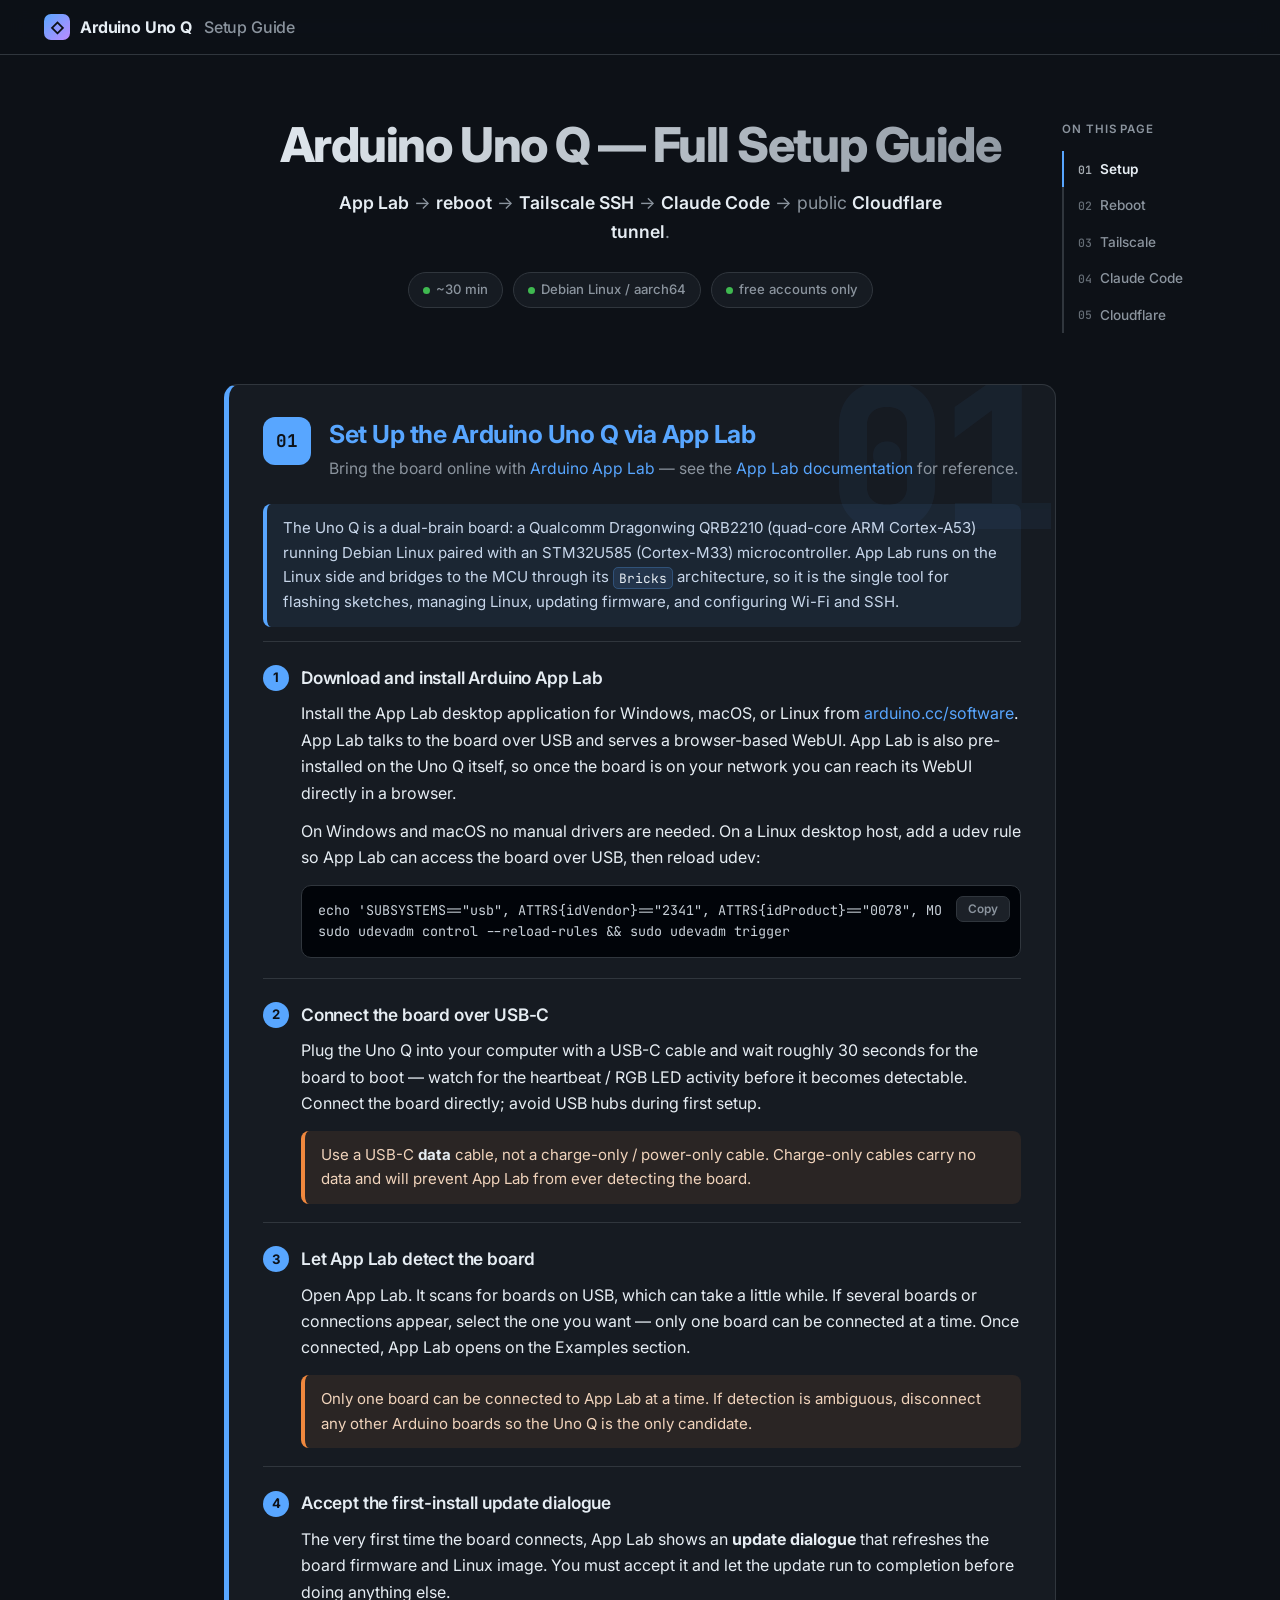
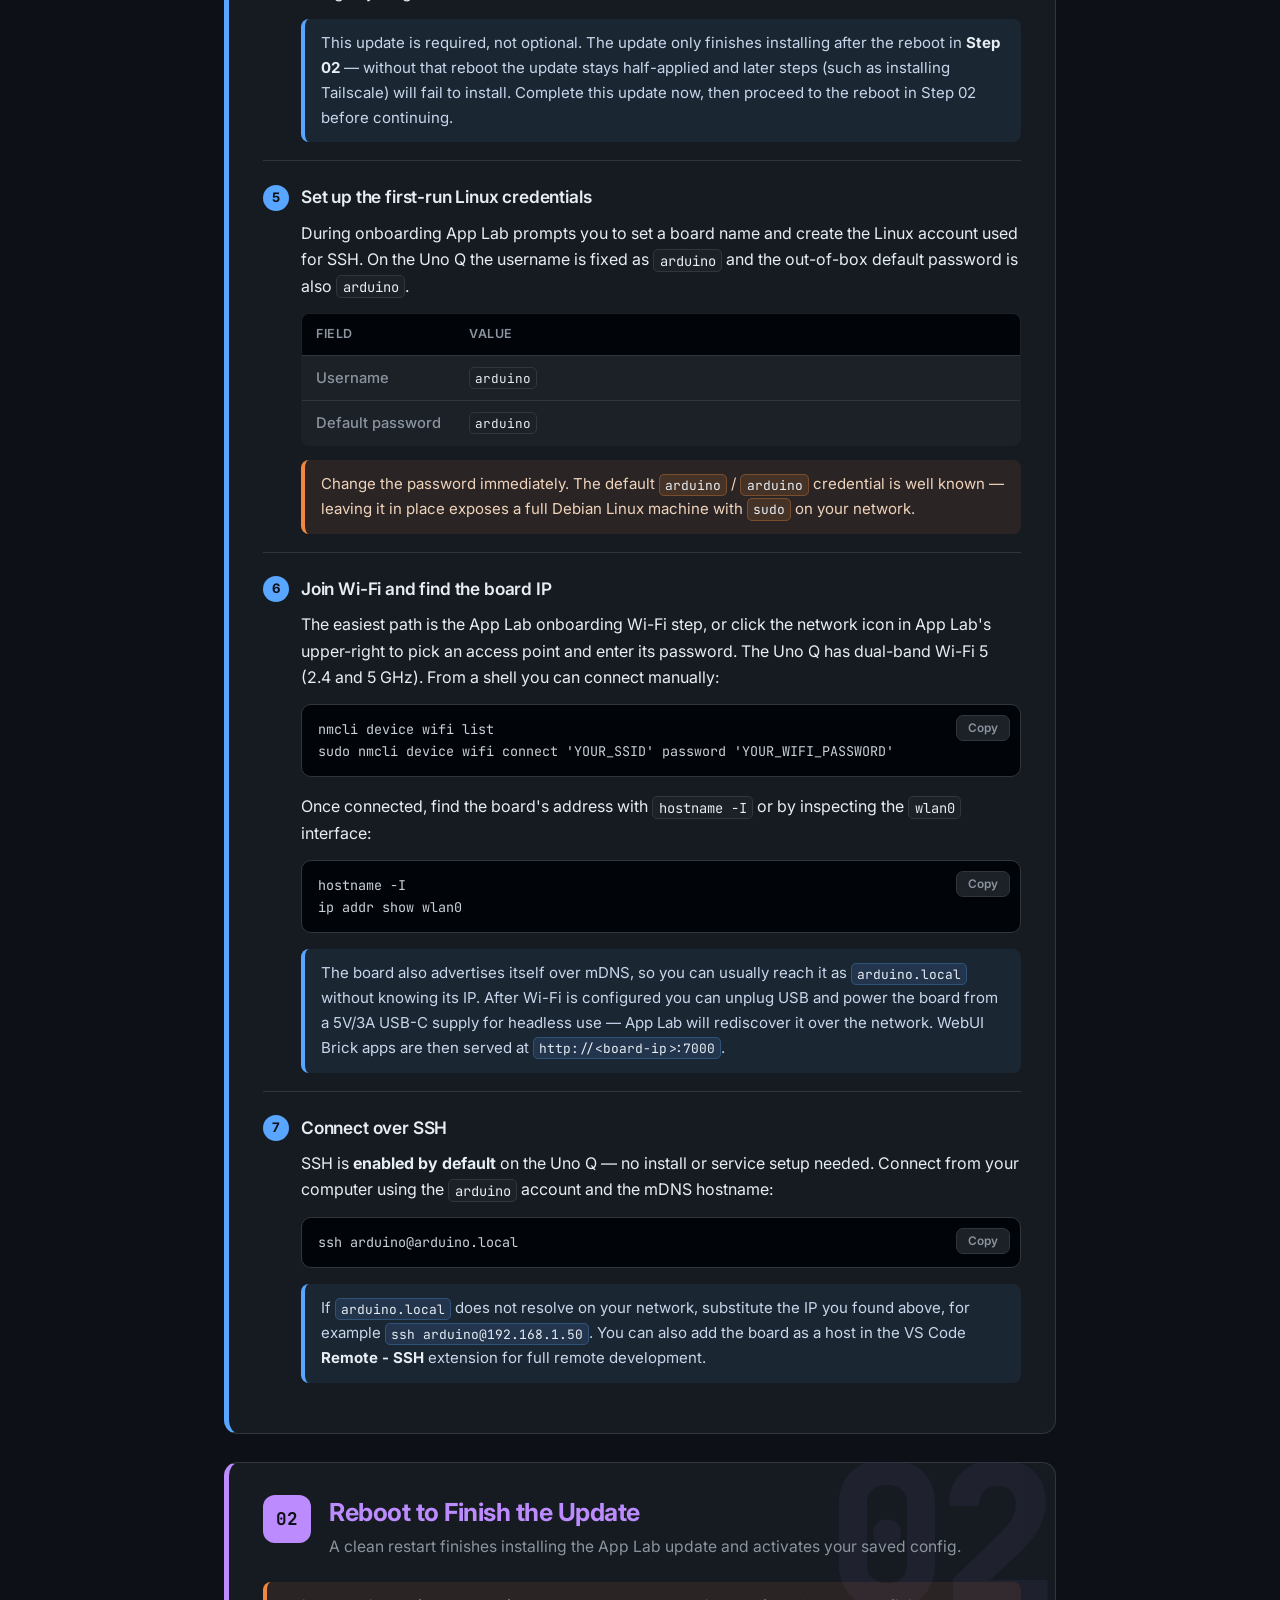
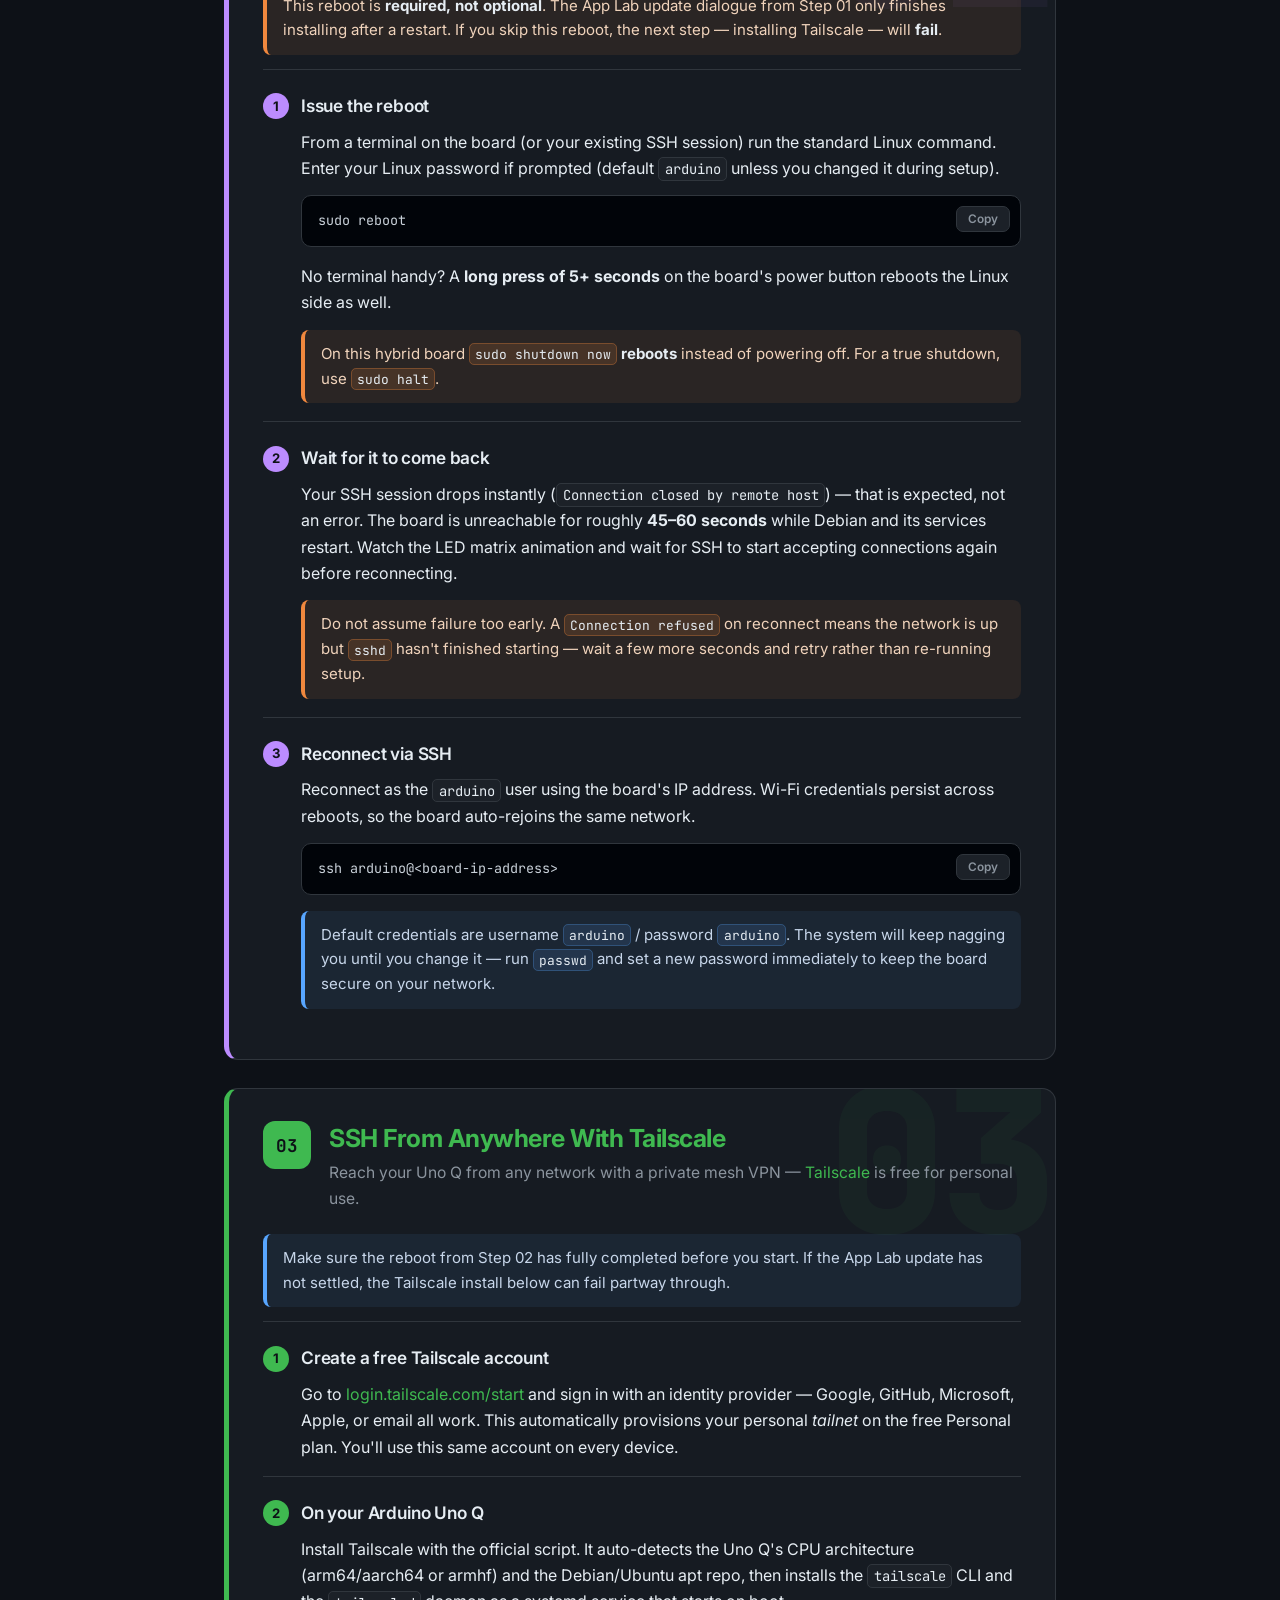
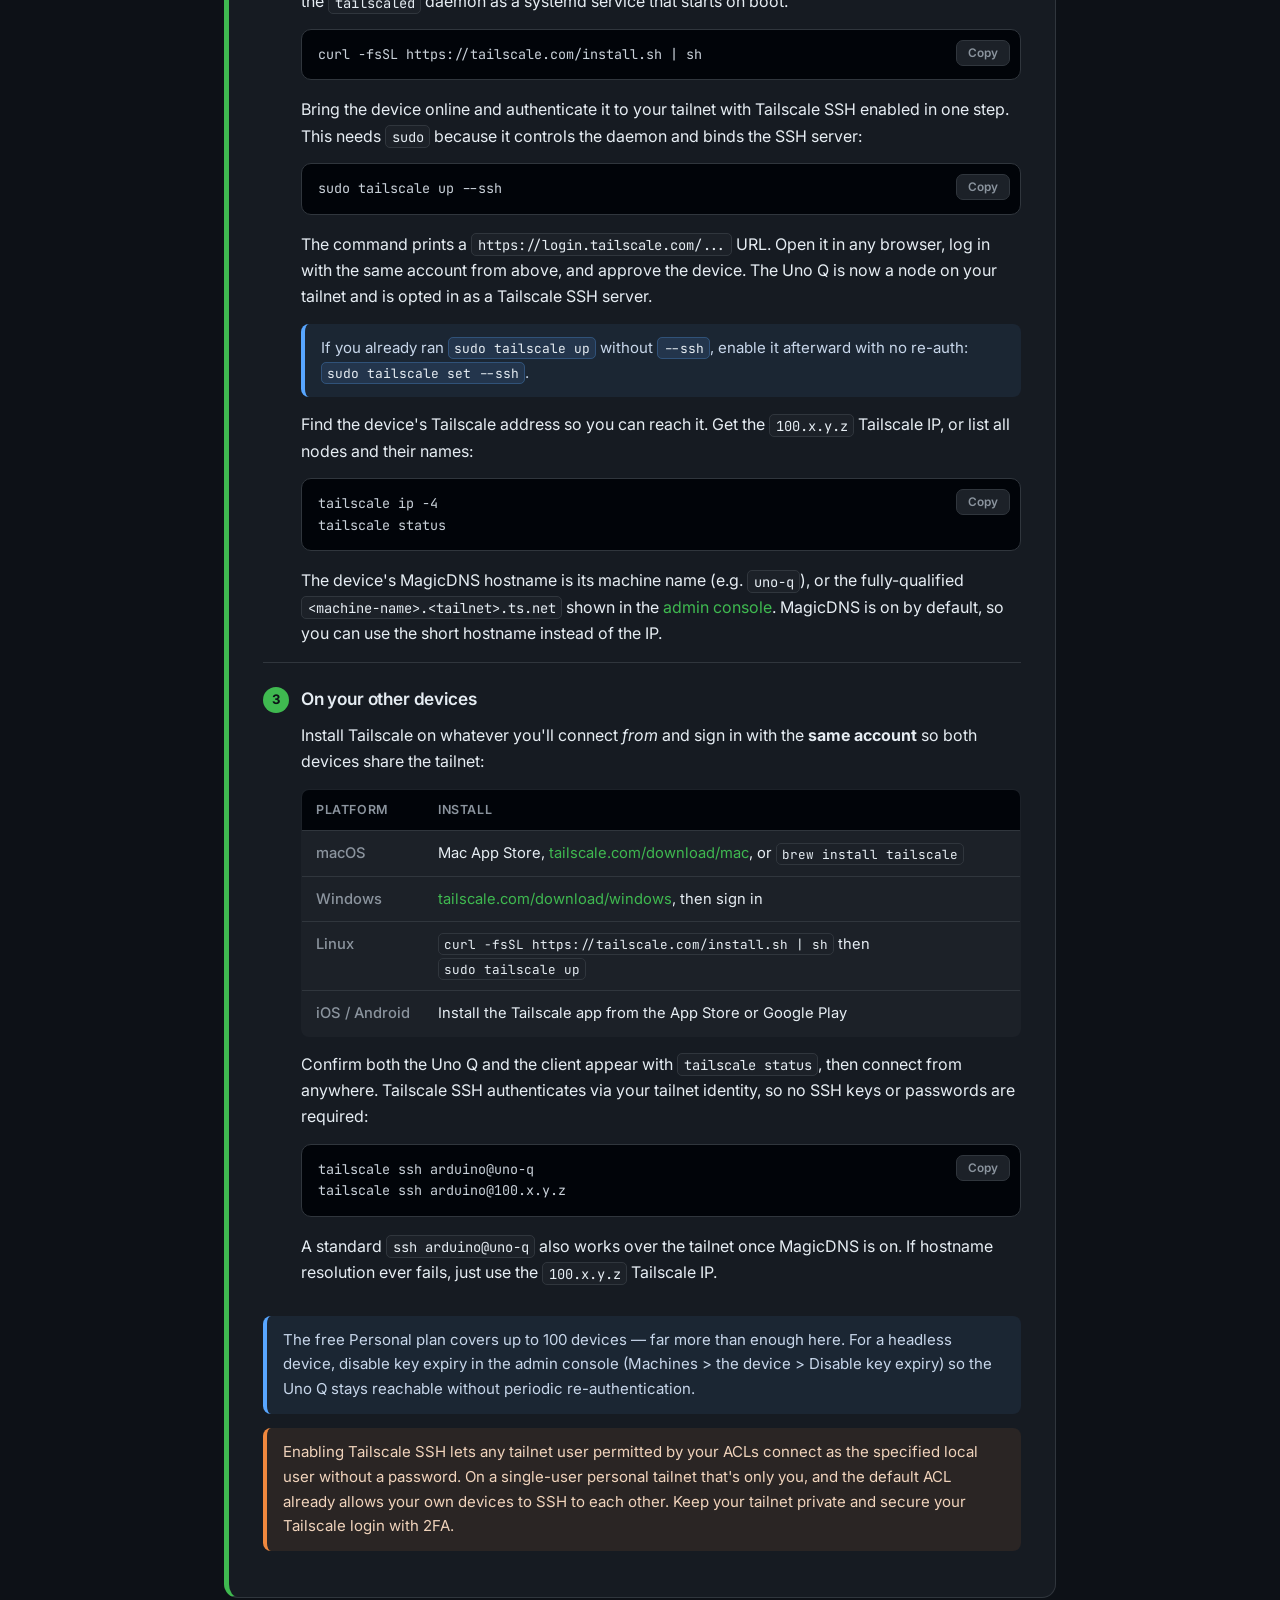
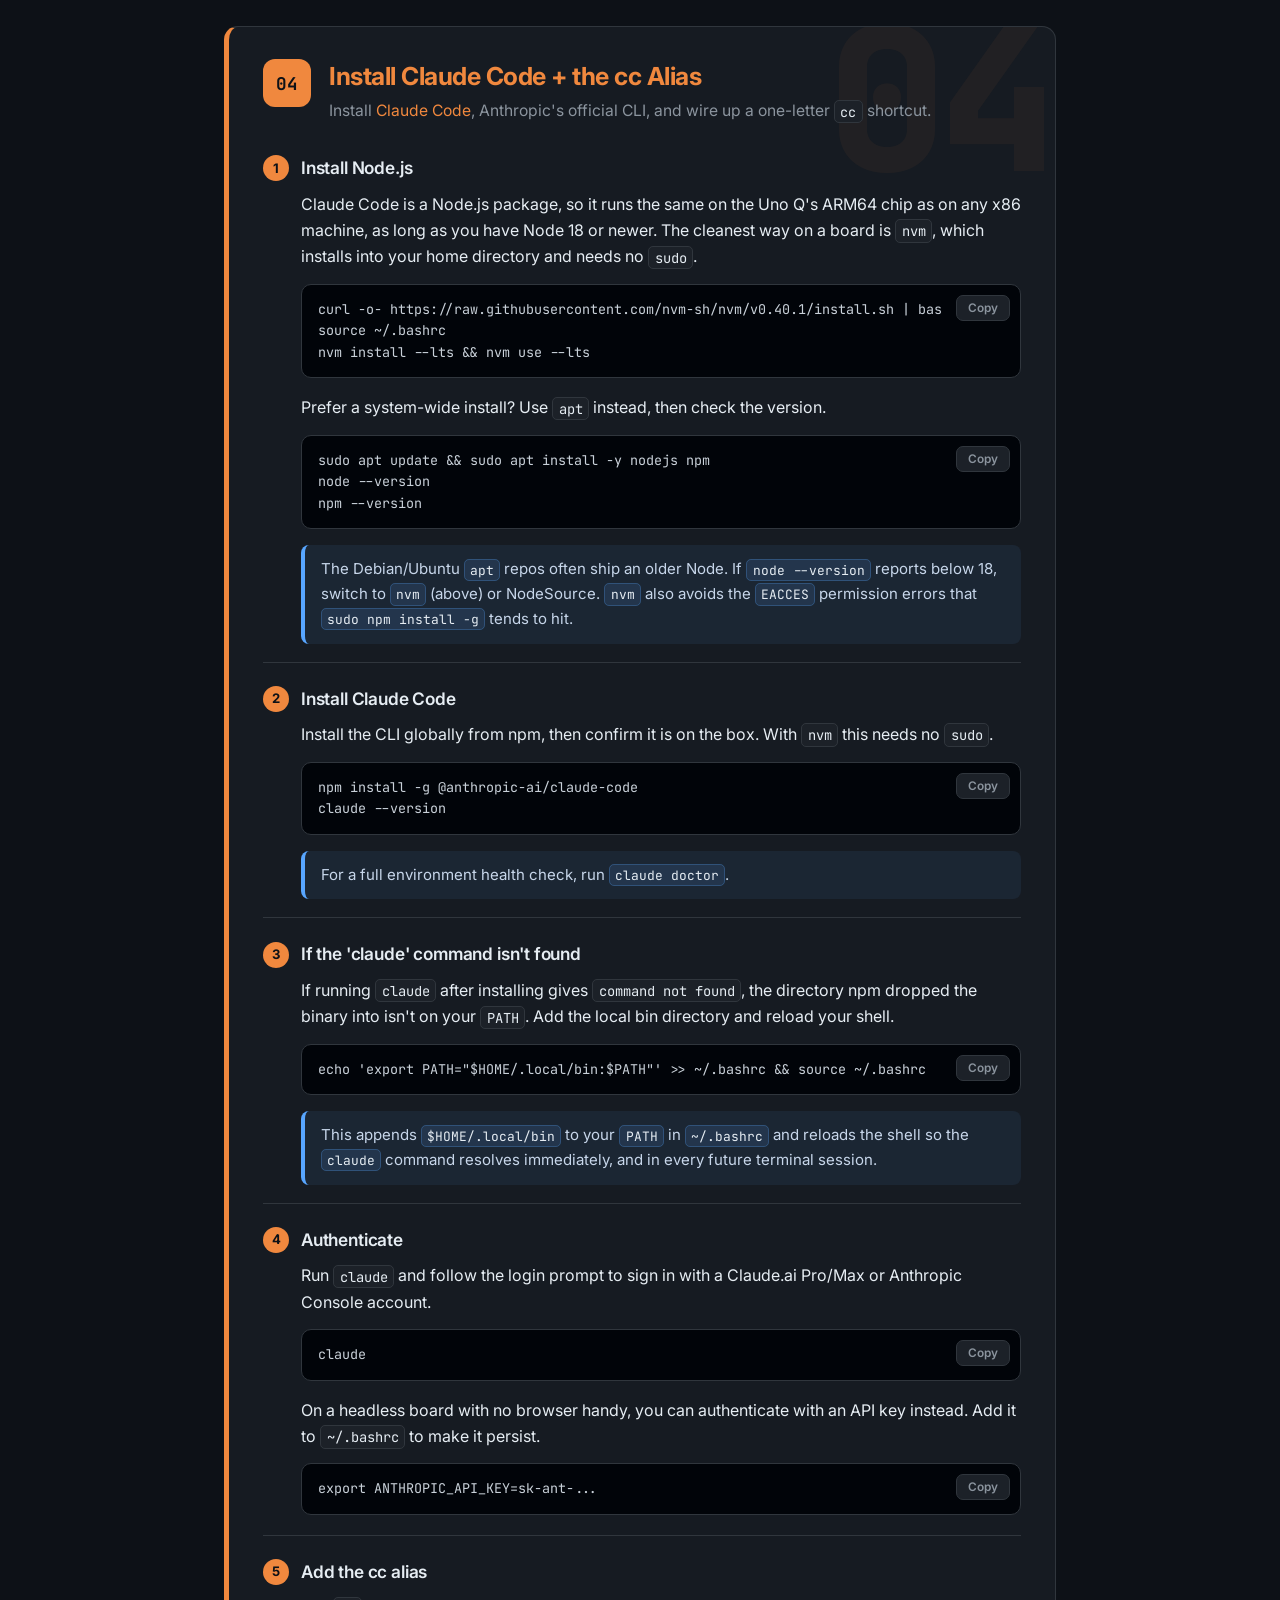
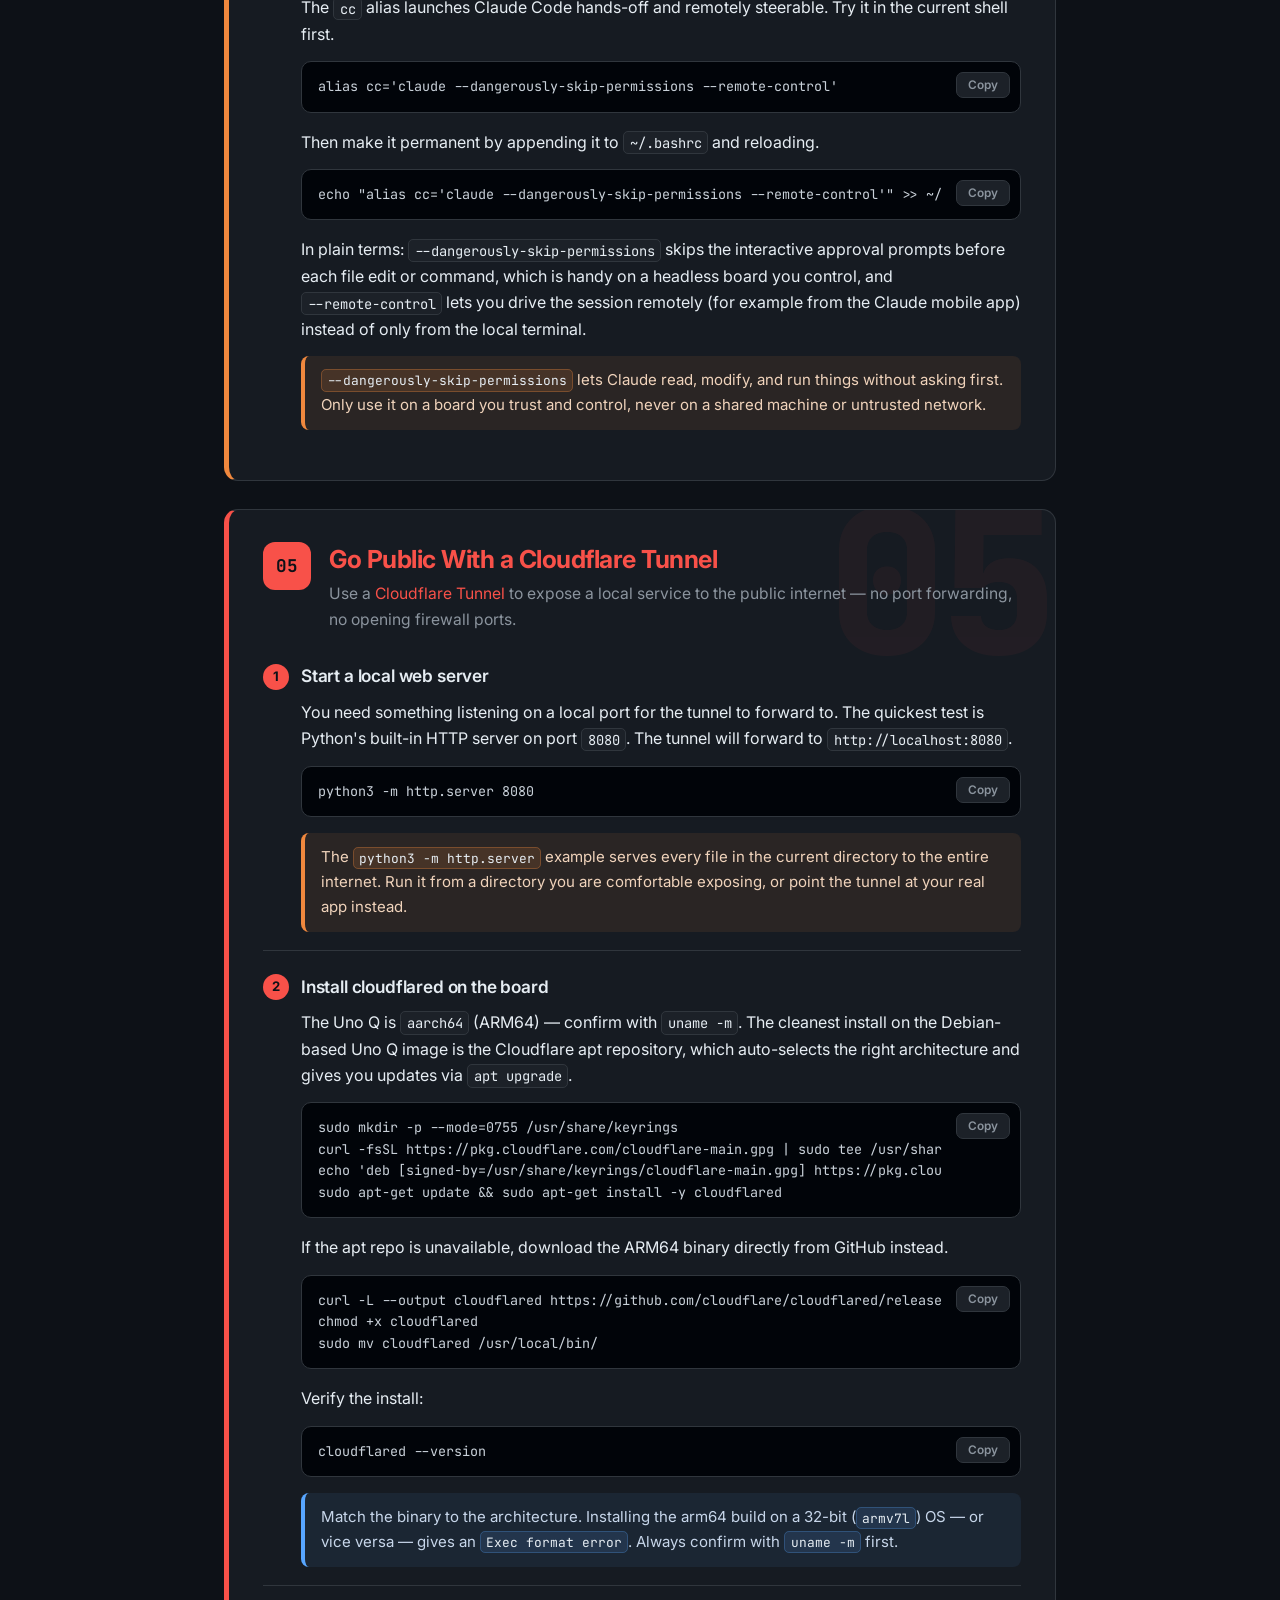
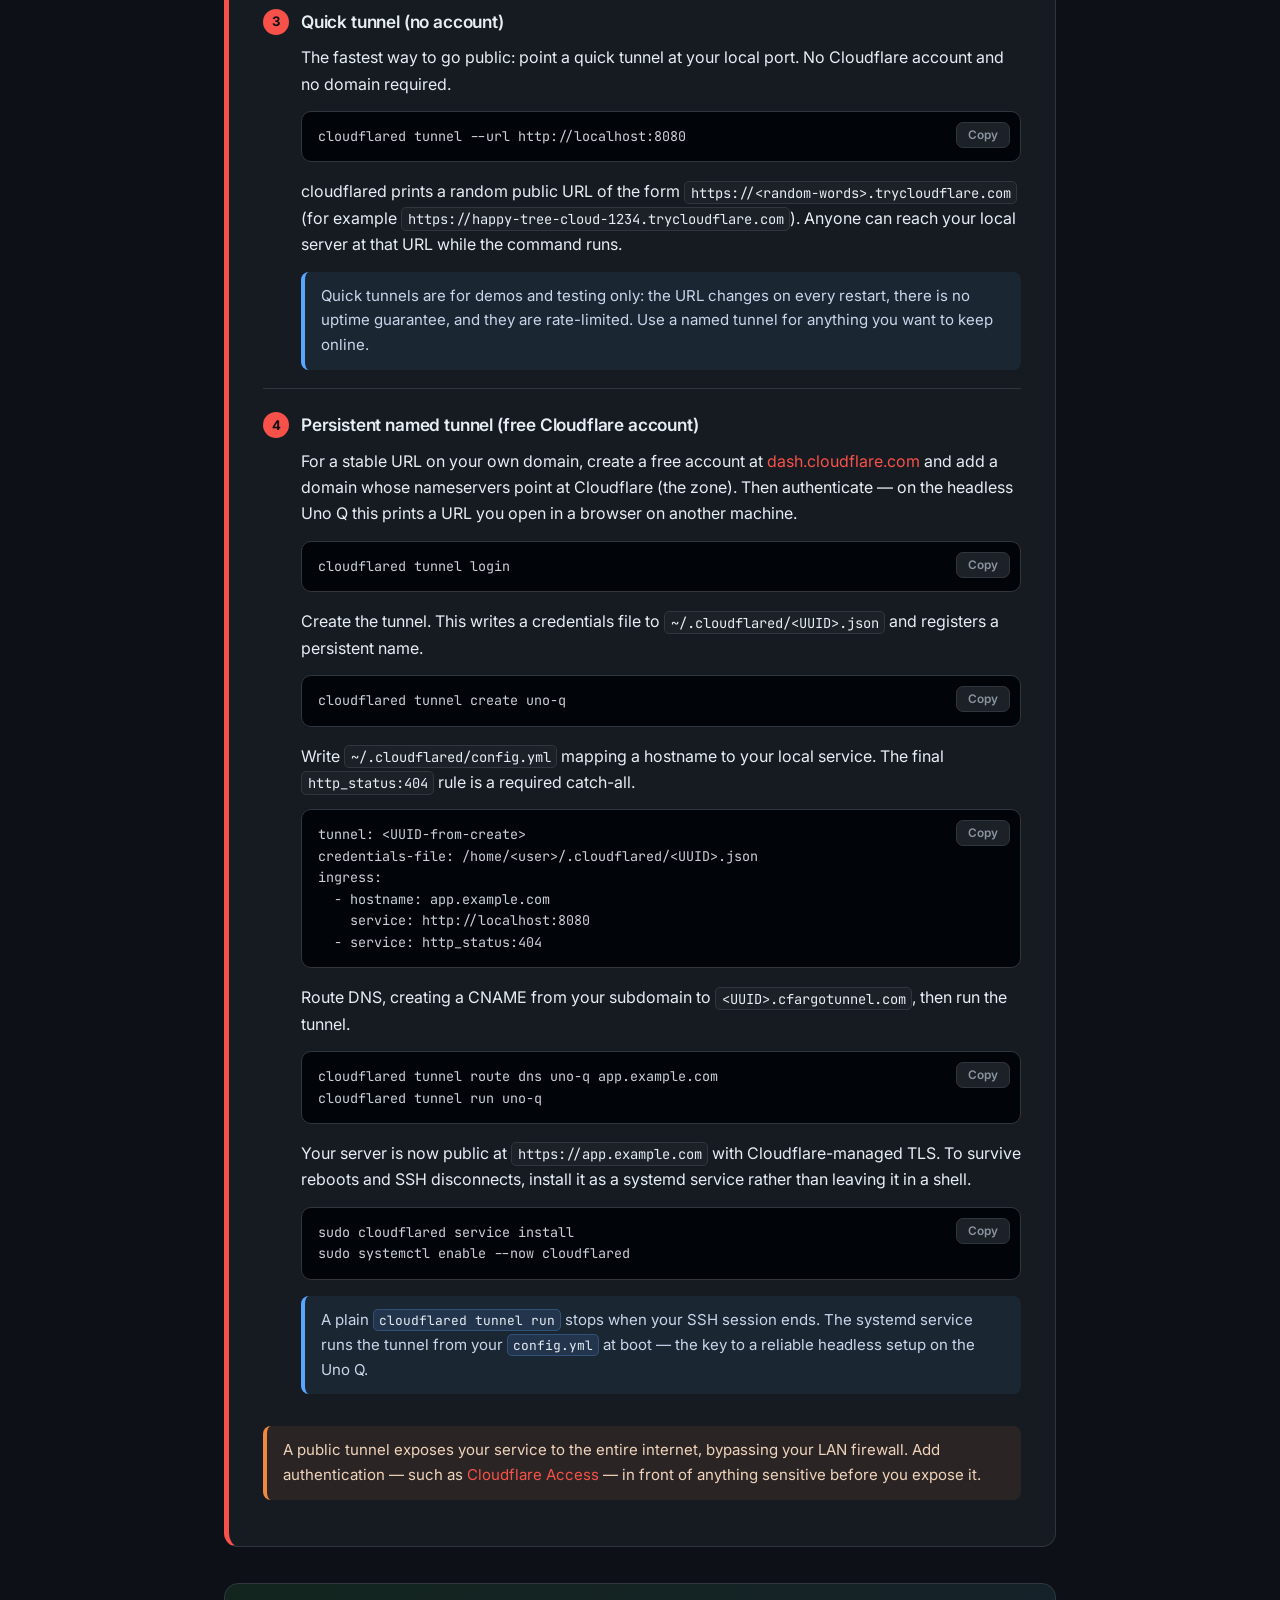
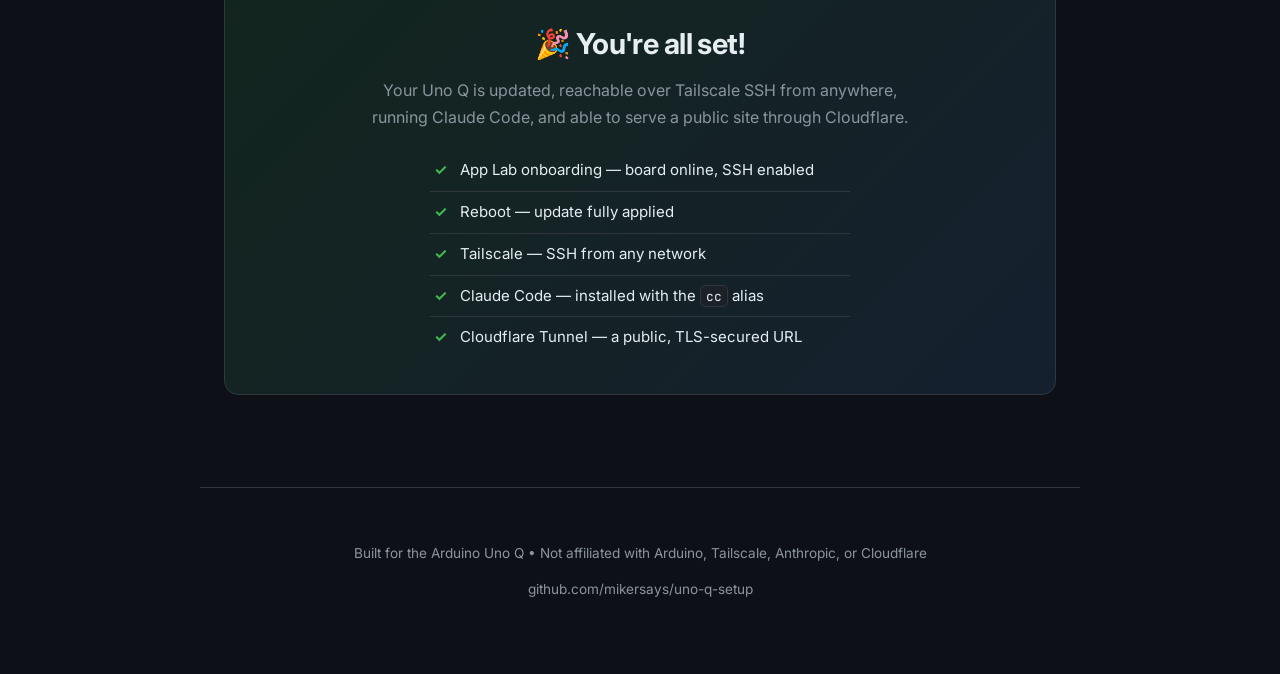
==== commit aacb605d: "Fix: SSH is enabled by default on the Uno Q Correct Step 1 substep 7 — the Uno Q ships with SSH on, " ====
--- a/index.html
+++ b/index.html
@@ -668,13 +668,9 @@
     </div>
 
     <div class="substep">
-      <div class="substep-head"><span class="substep-num">7</span><h3>Enable SSH and connect</h3></div>
-      <div class="substep-body">
-        <p>SSH is <strong>not</strong> enabled by default. From an App Lab terminal or ADB shell, install and start the SSH server:</p>
-        <div class="code-block"><pre><code>sudo apt update &amp;&amp; sudo apt install -y openssh-server
-sudo ssh-keygen -A
-sudo systemctl enable ssh &amp;&amp; sudo systemctl start ssh</code></pre><button class="copy-btn" onclick="copyCode(this)">Copy</button></div>
-        <p>Then connect from your computer using the <code>arduino</code> account and the mDNS hostname:</p>
+      <div class="substep-head"><span class="substep-num">7</span><h3>Connect over SSH</h3></div>
+      <div class="substep-body">
+        <p>SSH is <strong>enabled by default</strong> on the Uno Q &mdash; no install or service setup needed. Connect from your computer using the <code>arduino</code> account and the mDNS hostname:</p>
         <div class="code-block"><pre><code>ssh arduino@arduino.local</code></pre><button class="copy-btn" onclick="copyCode(this)">Copy</button></div>
         <div class="note"><p>If <code>arduino.local</code> does not resolve on your network, substitute the IP you found above, for example <code>ssh arduino@192.168.1.50</code>. You can also add the board as a host in the VS Code <strong>Remote - SSH</strong> extension for full remote development.</p></div>
       </div>
@@ -689,7 +685,7 @@
     <span class="step-badge">02</span>
     <div class="step-titles">
       <h2>Reboot to Finish the Update</h2>
-      <p class="step-sub">A clean restart finishes installing the App Lab update and activates SSH and your saved config.</p>
+      <p class="step-sub">A clean restart finishes installing the App Lab update and activates your saved config.</p>
     </div>
   </div>
   <div class="step-body">
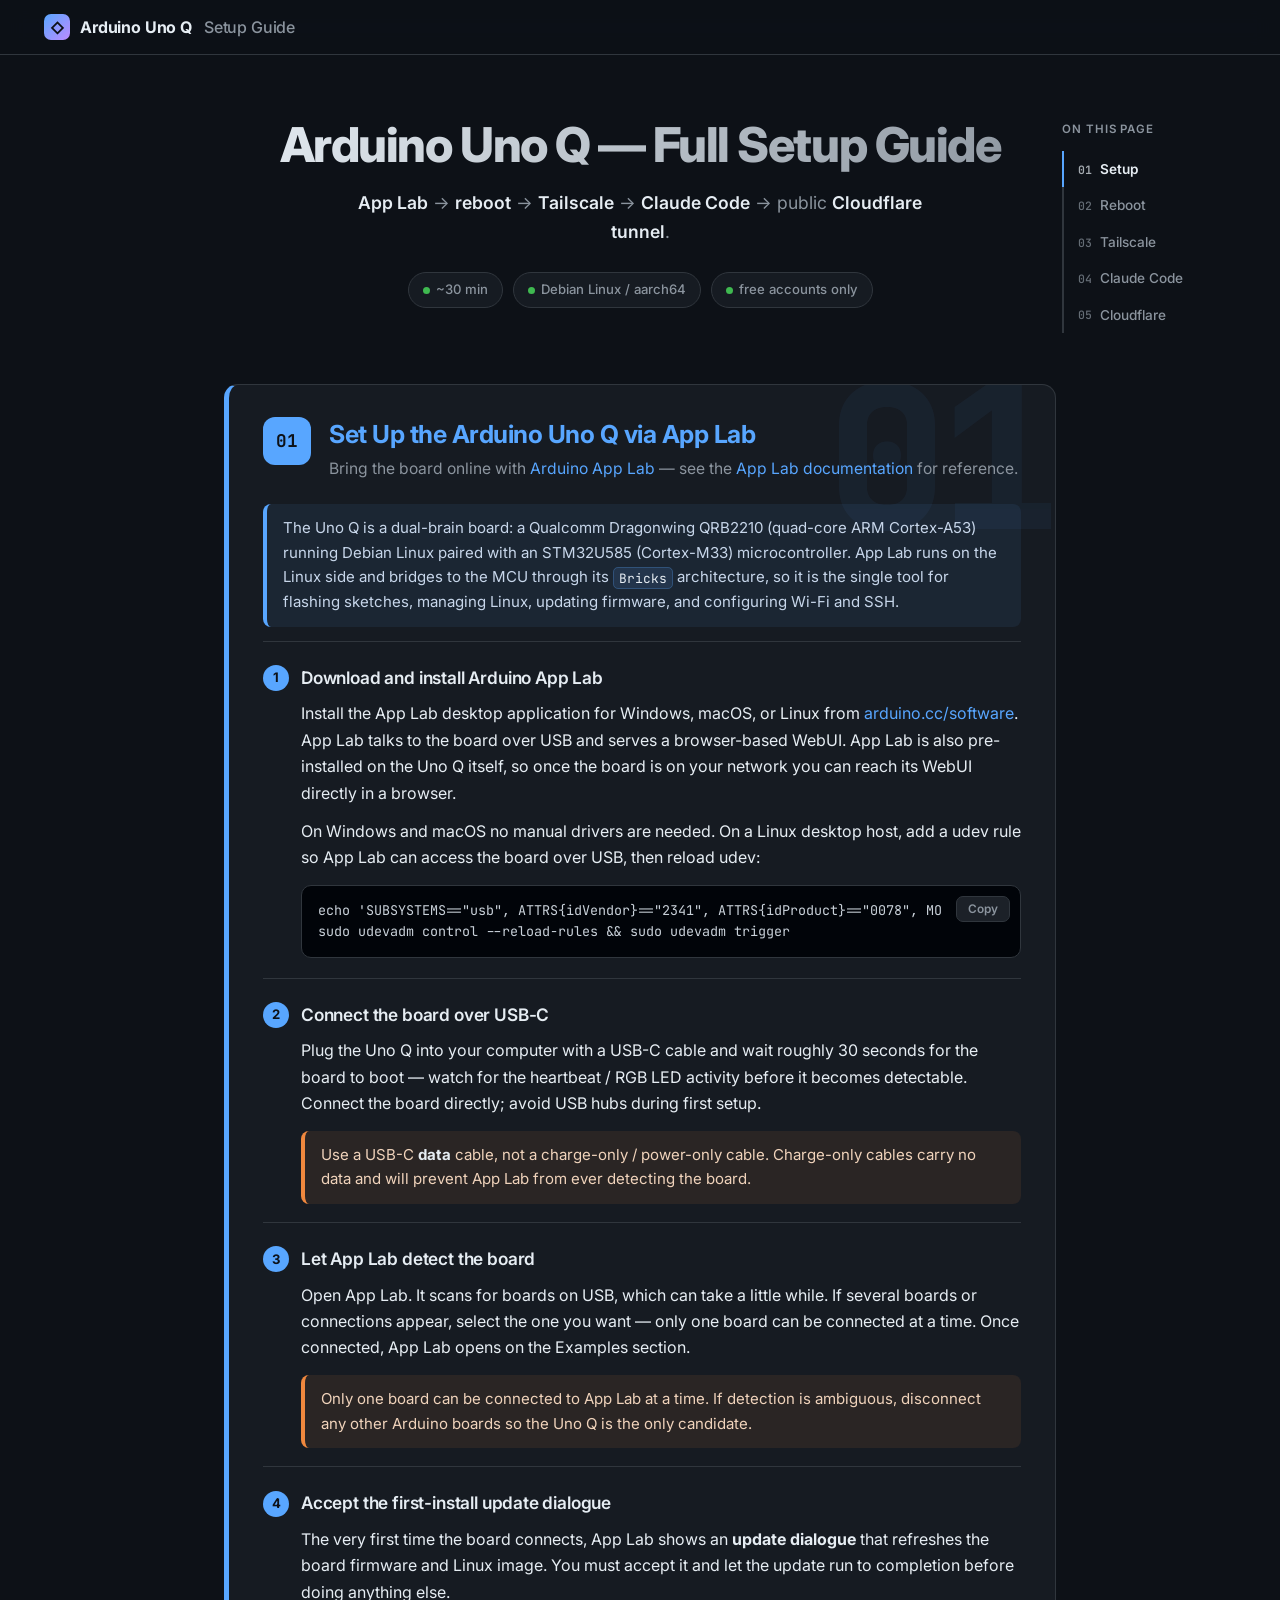
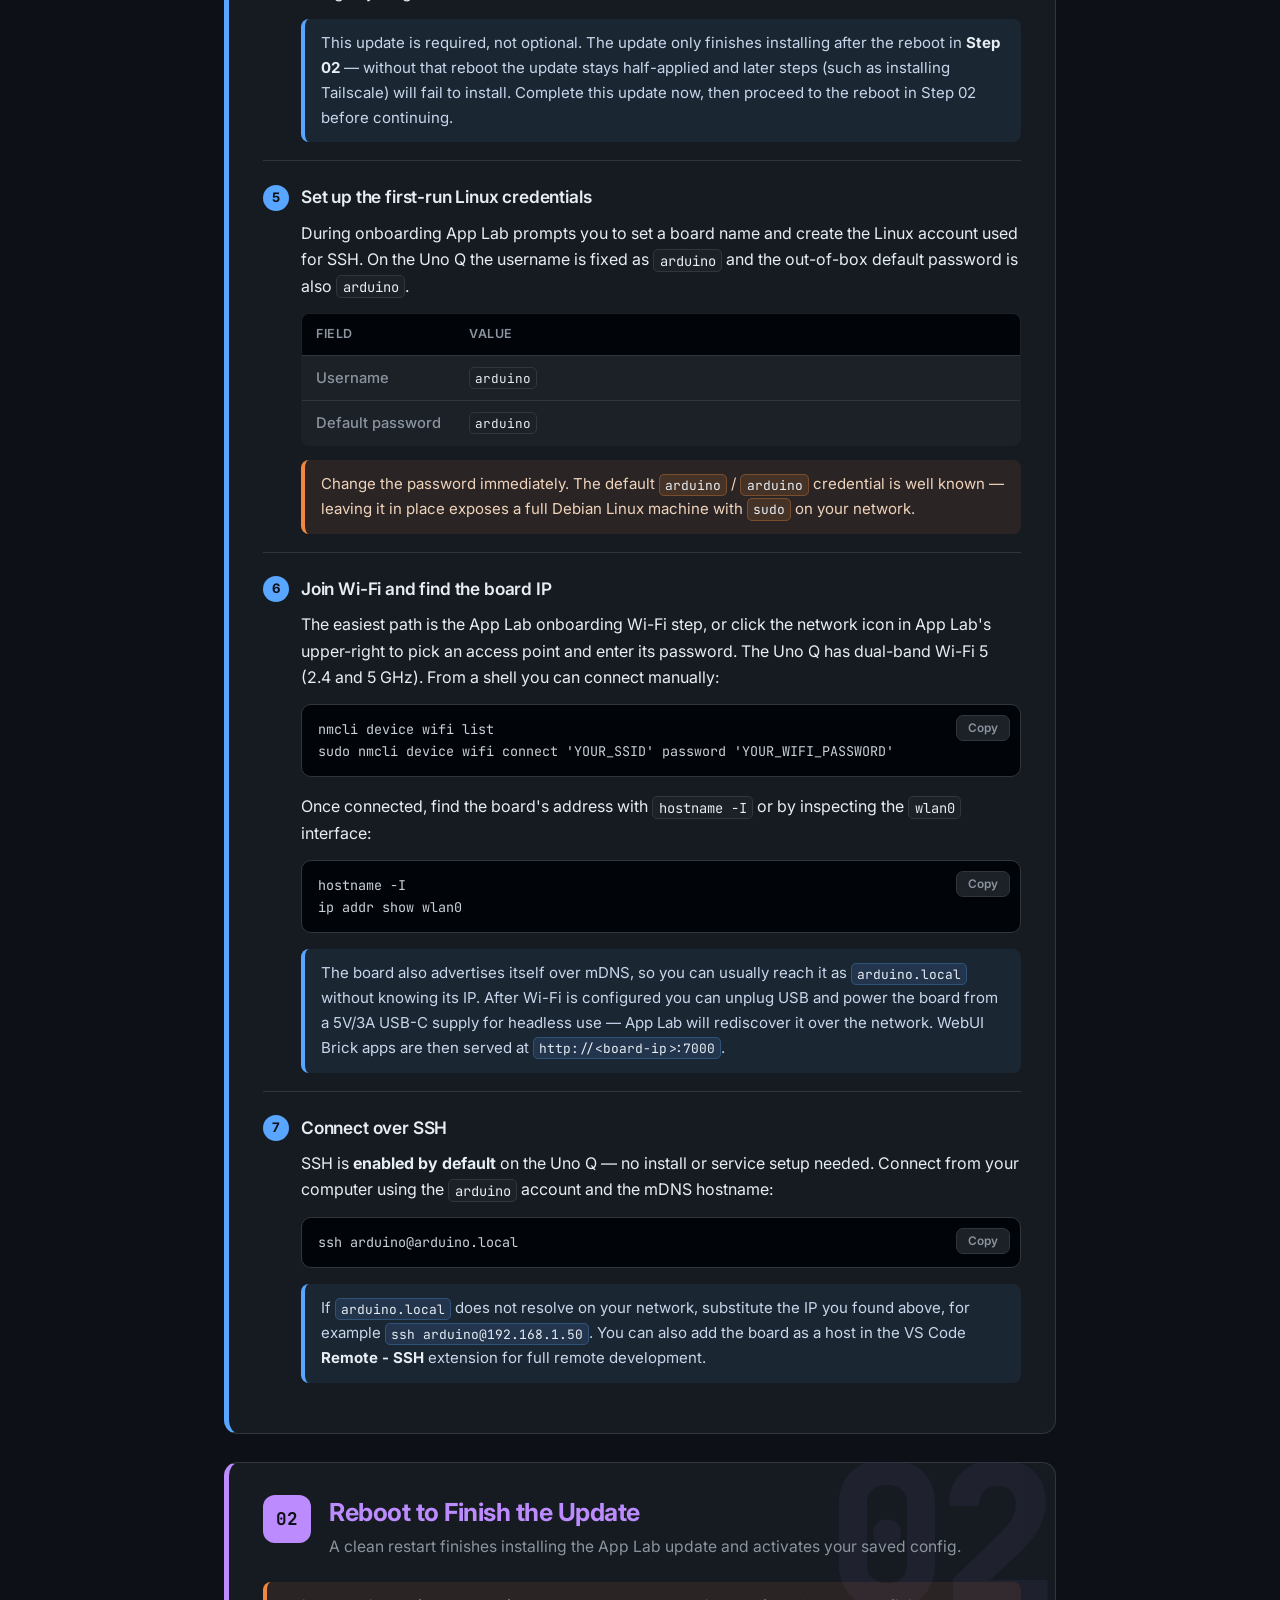
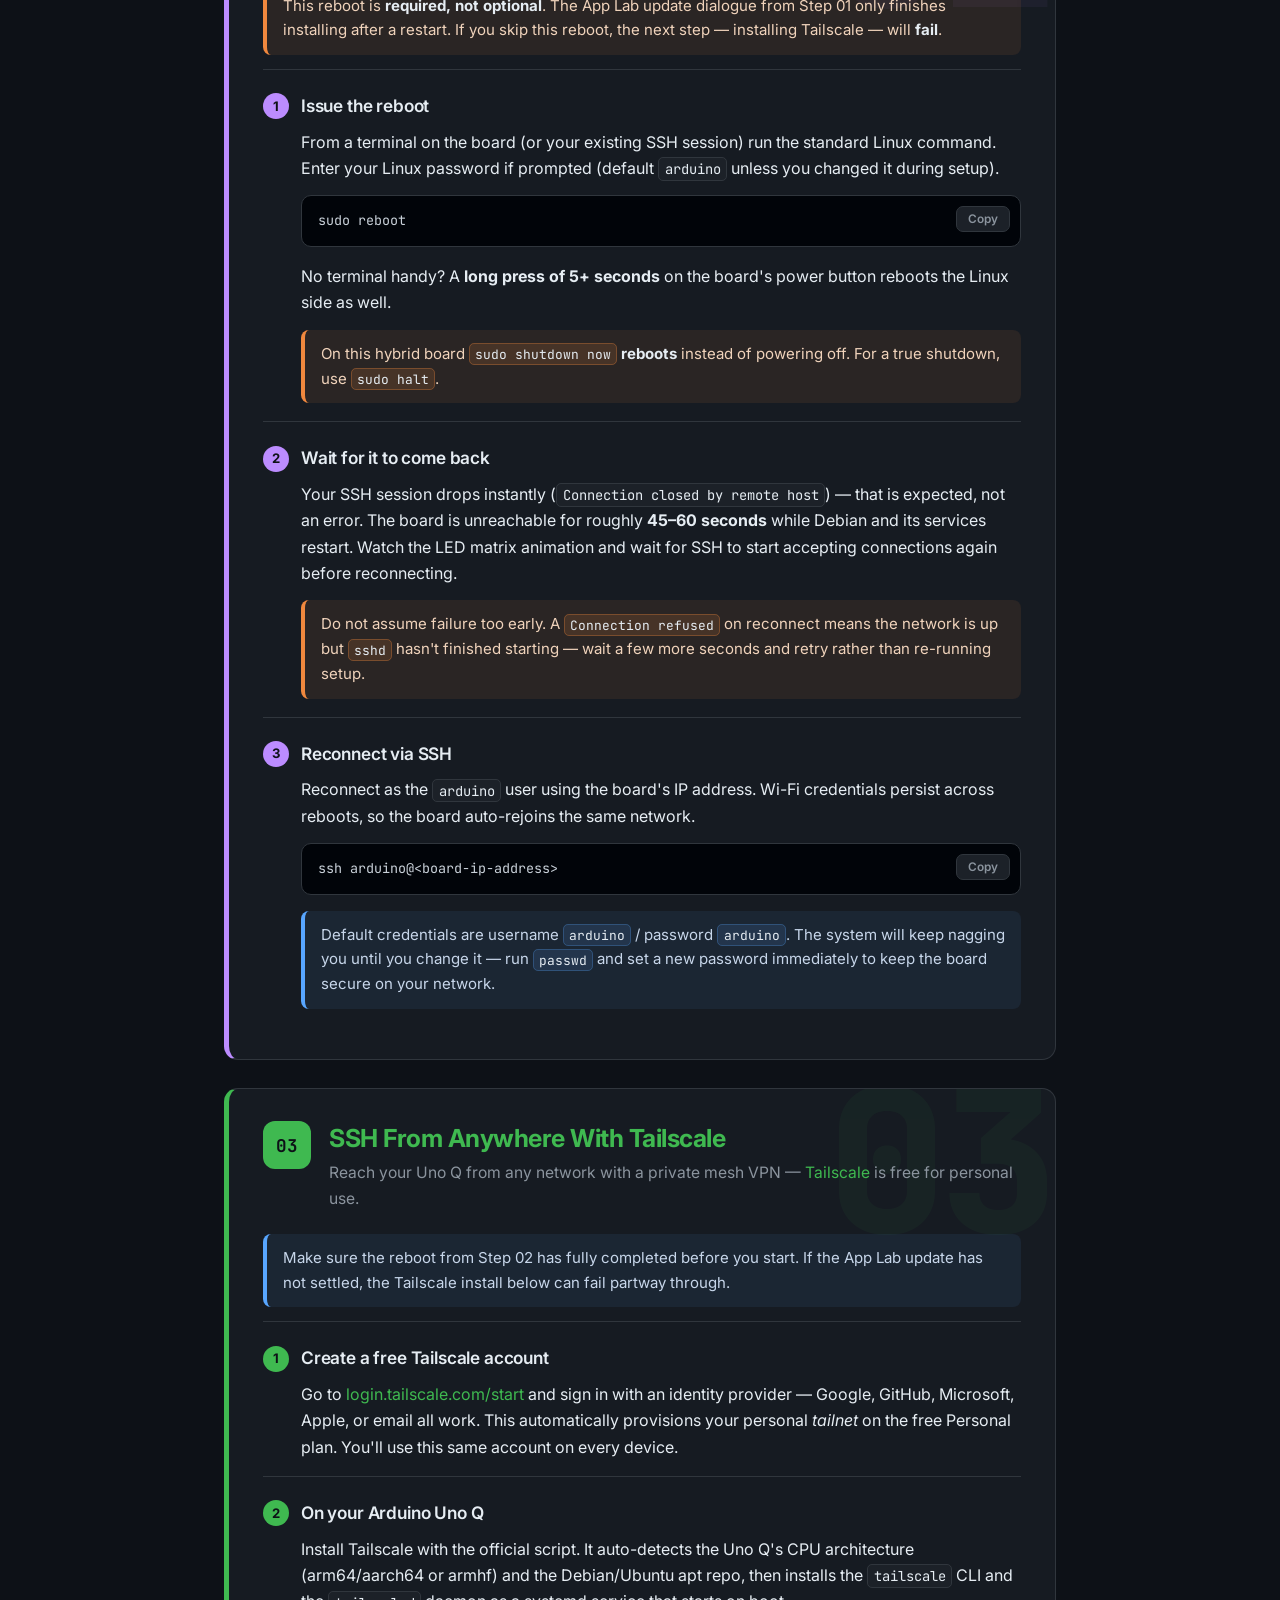
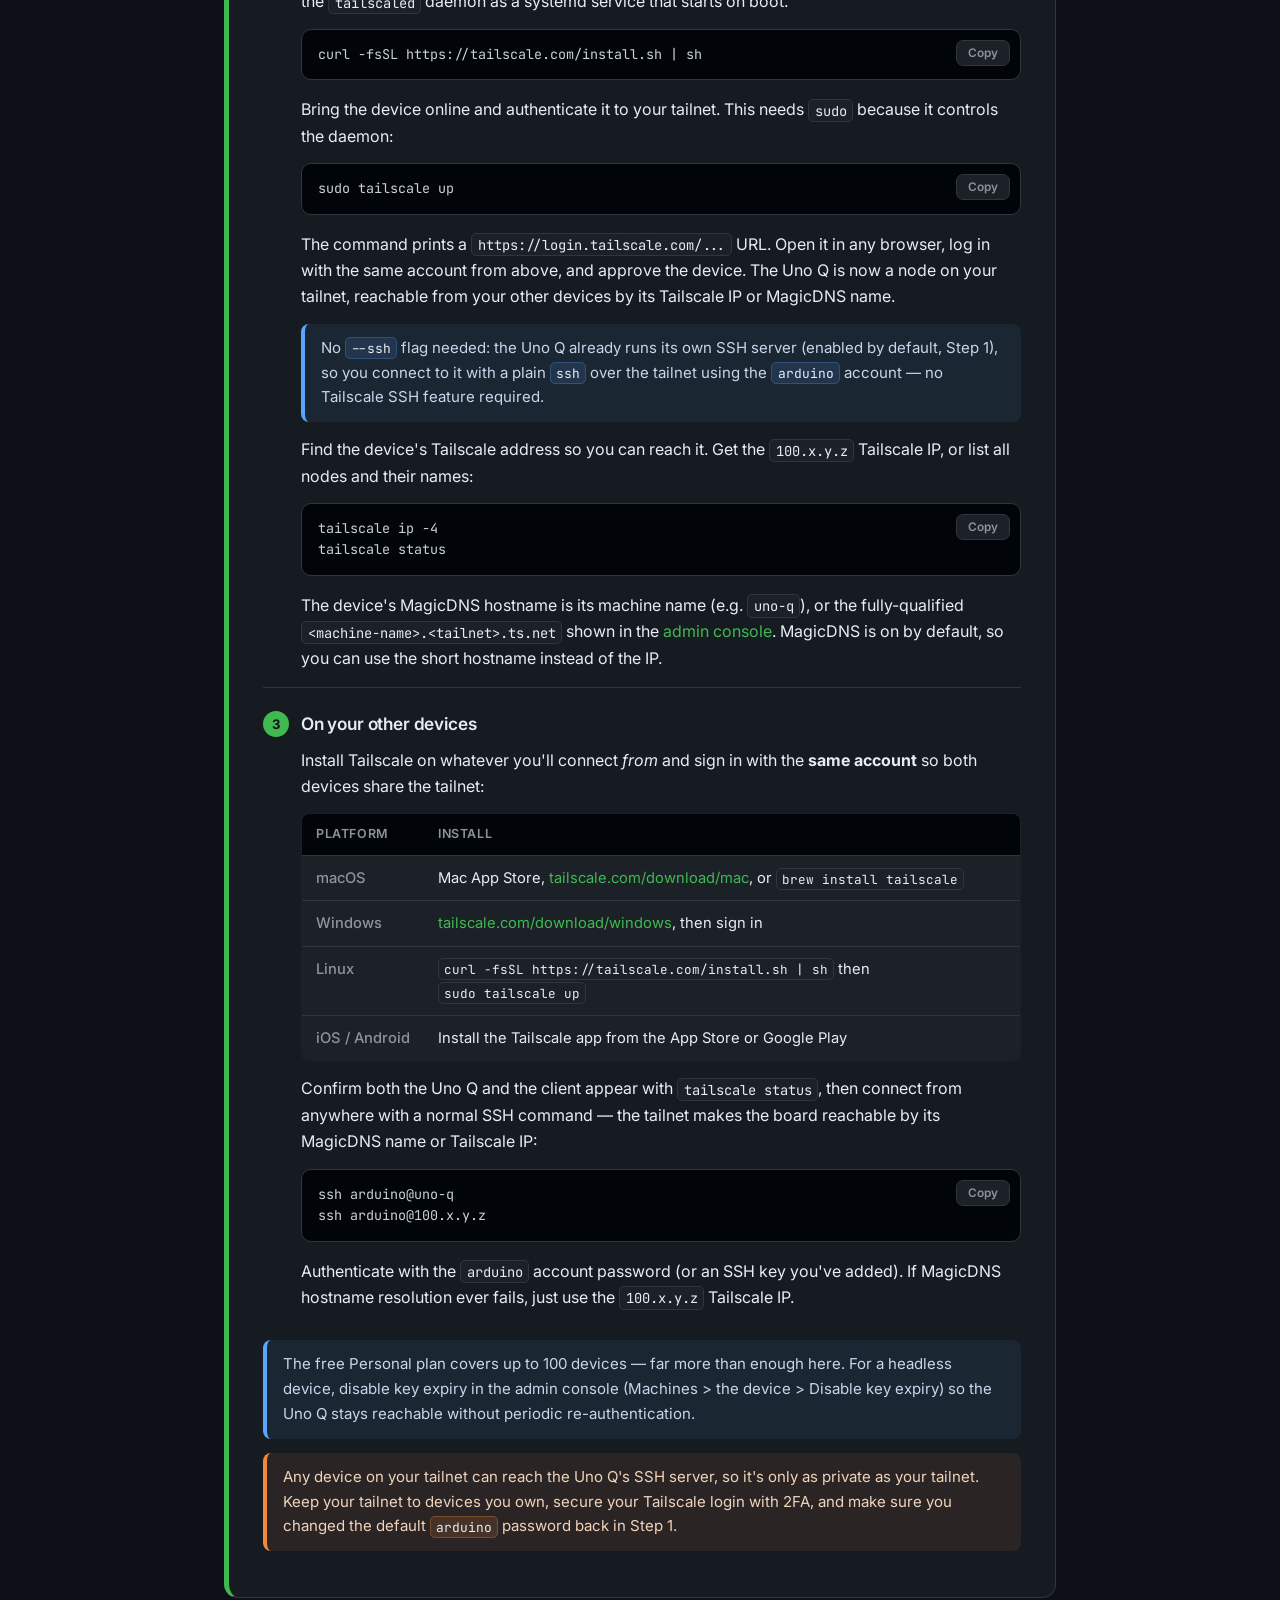
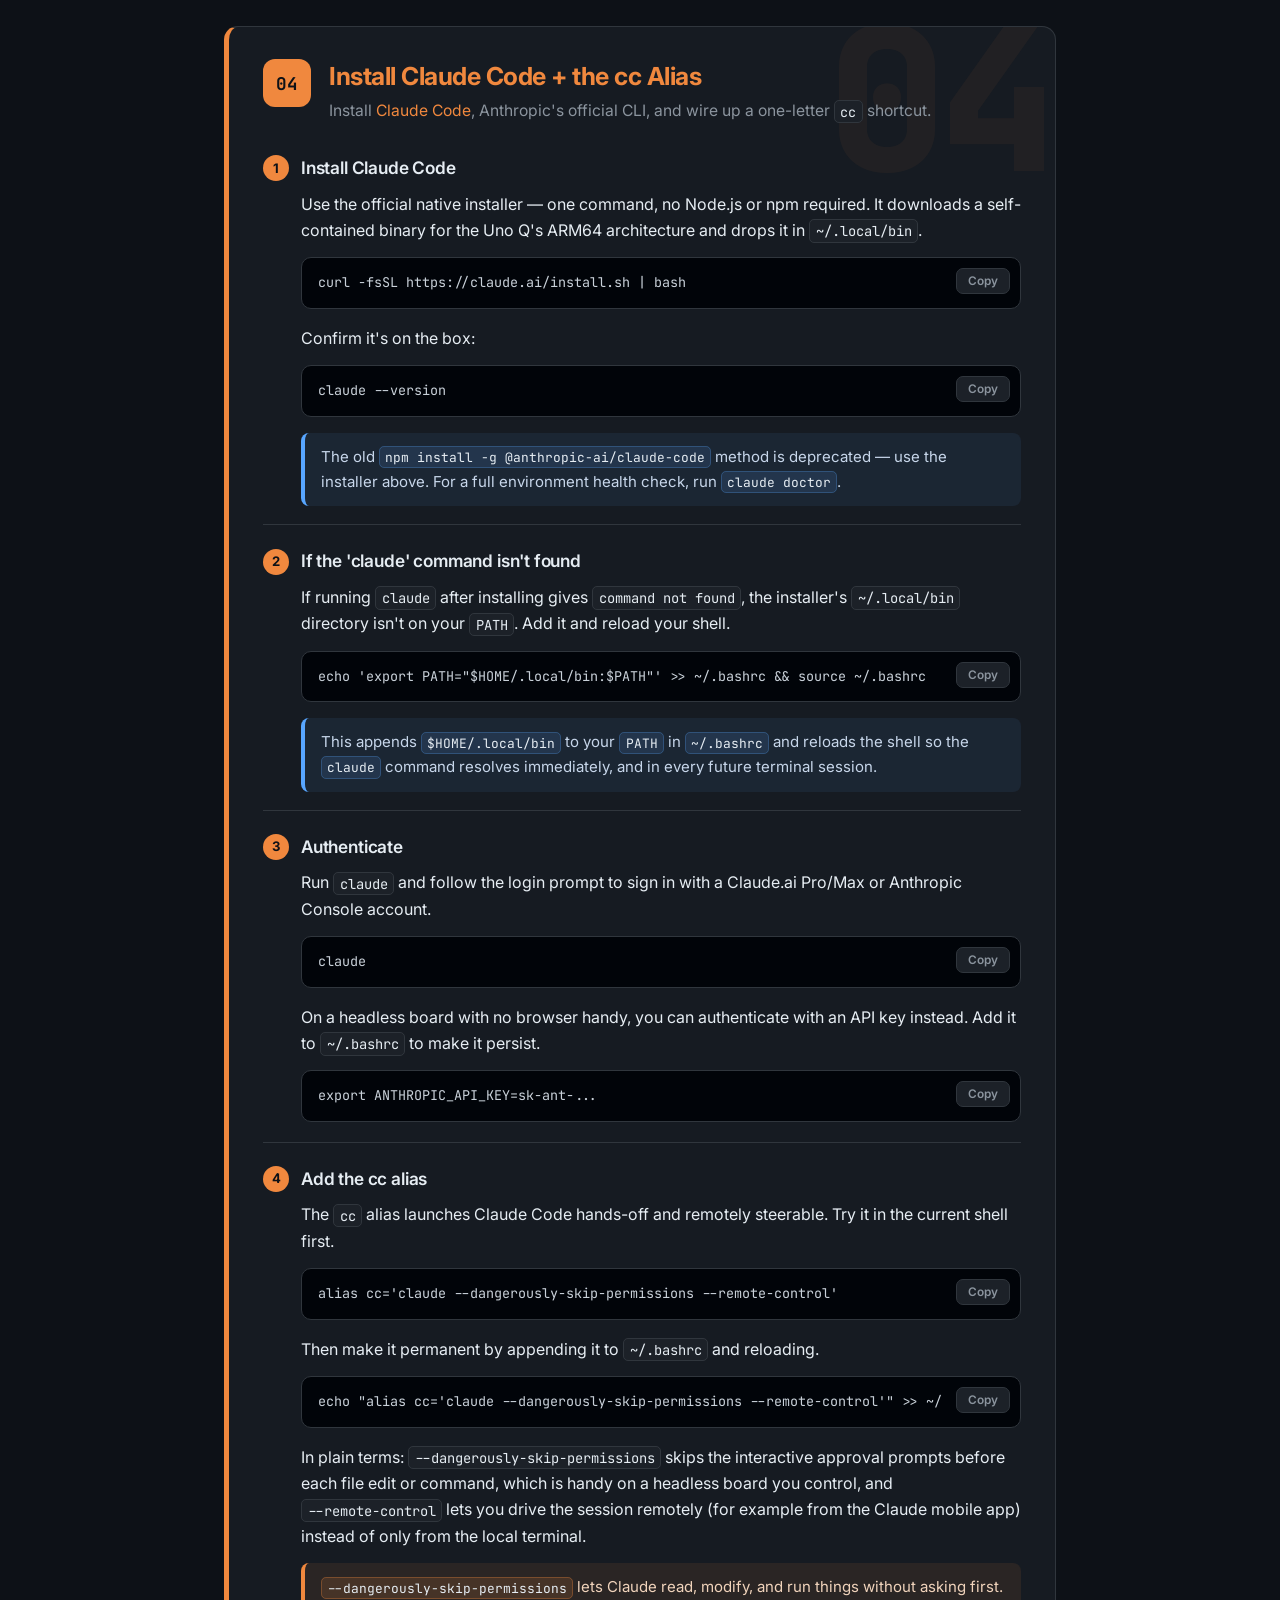
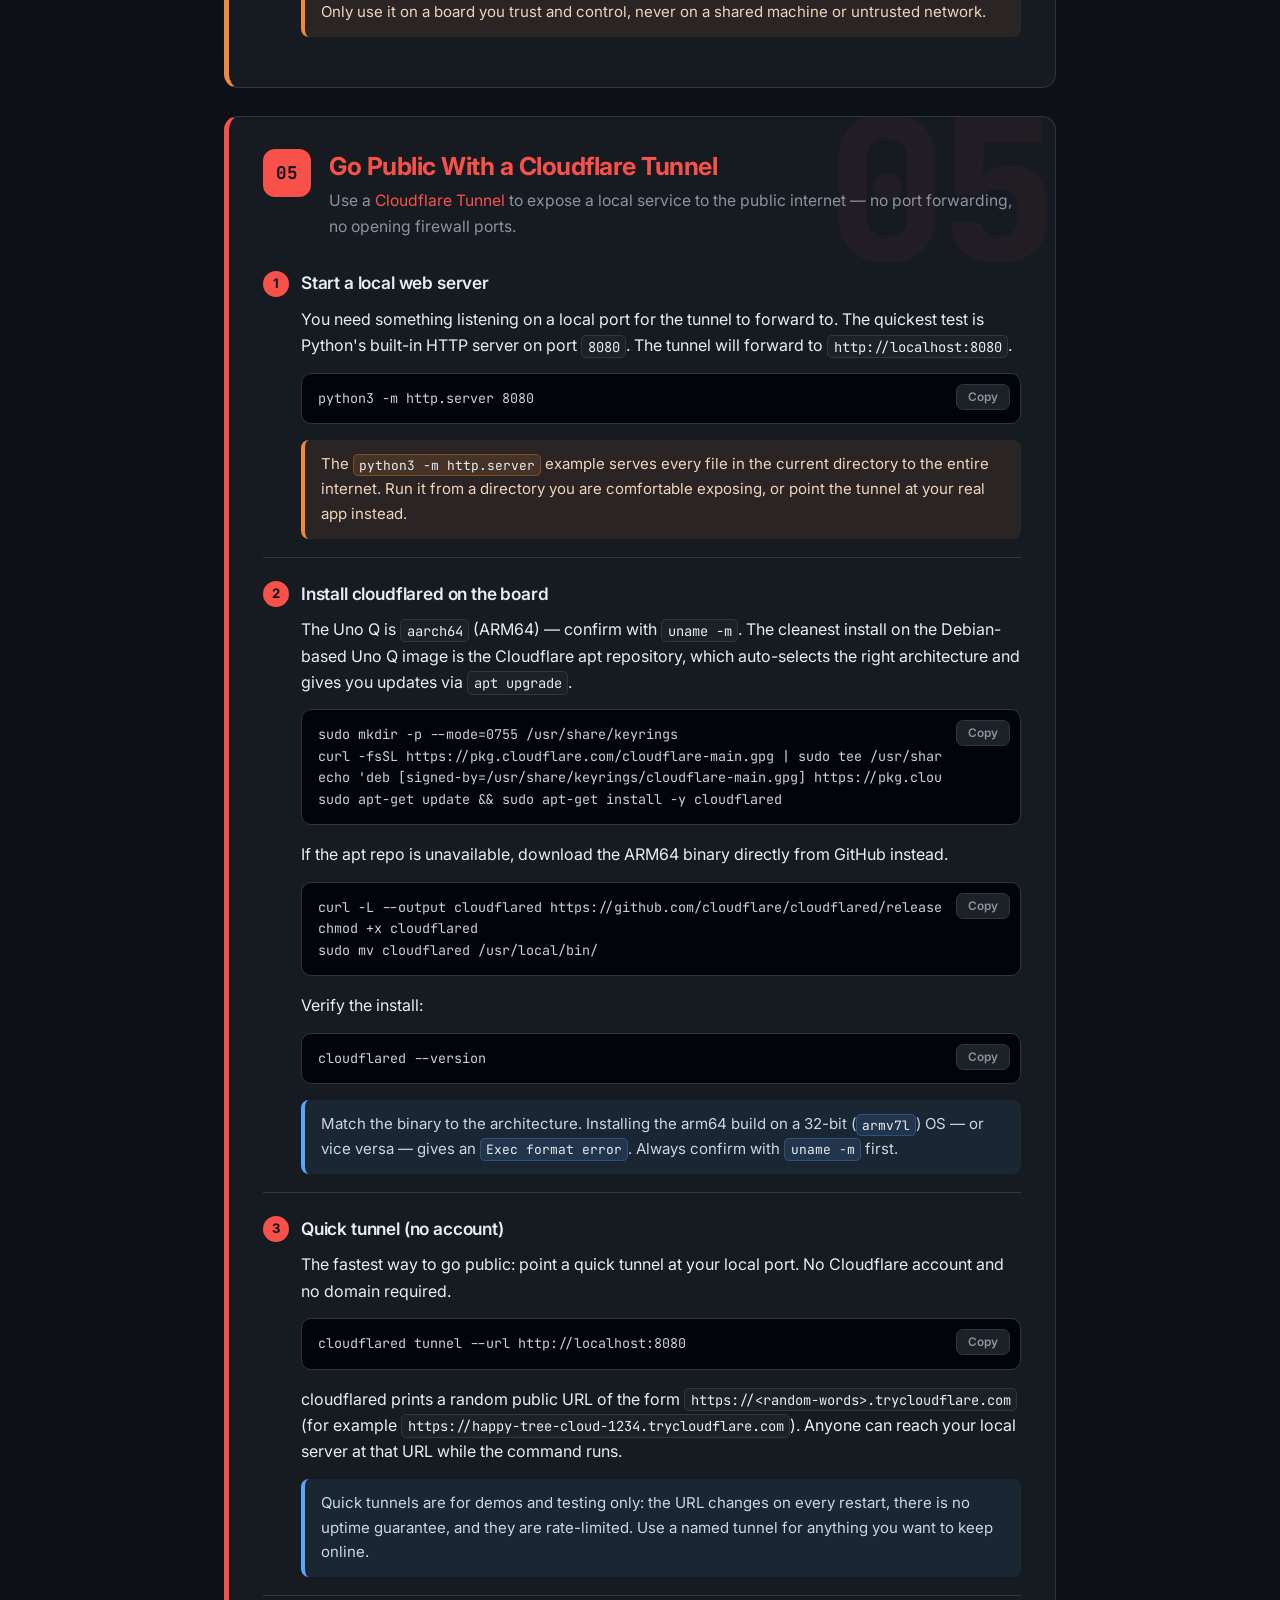
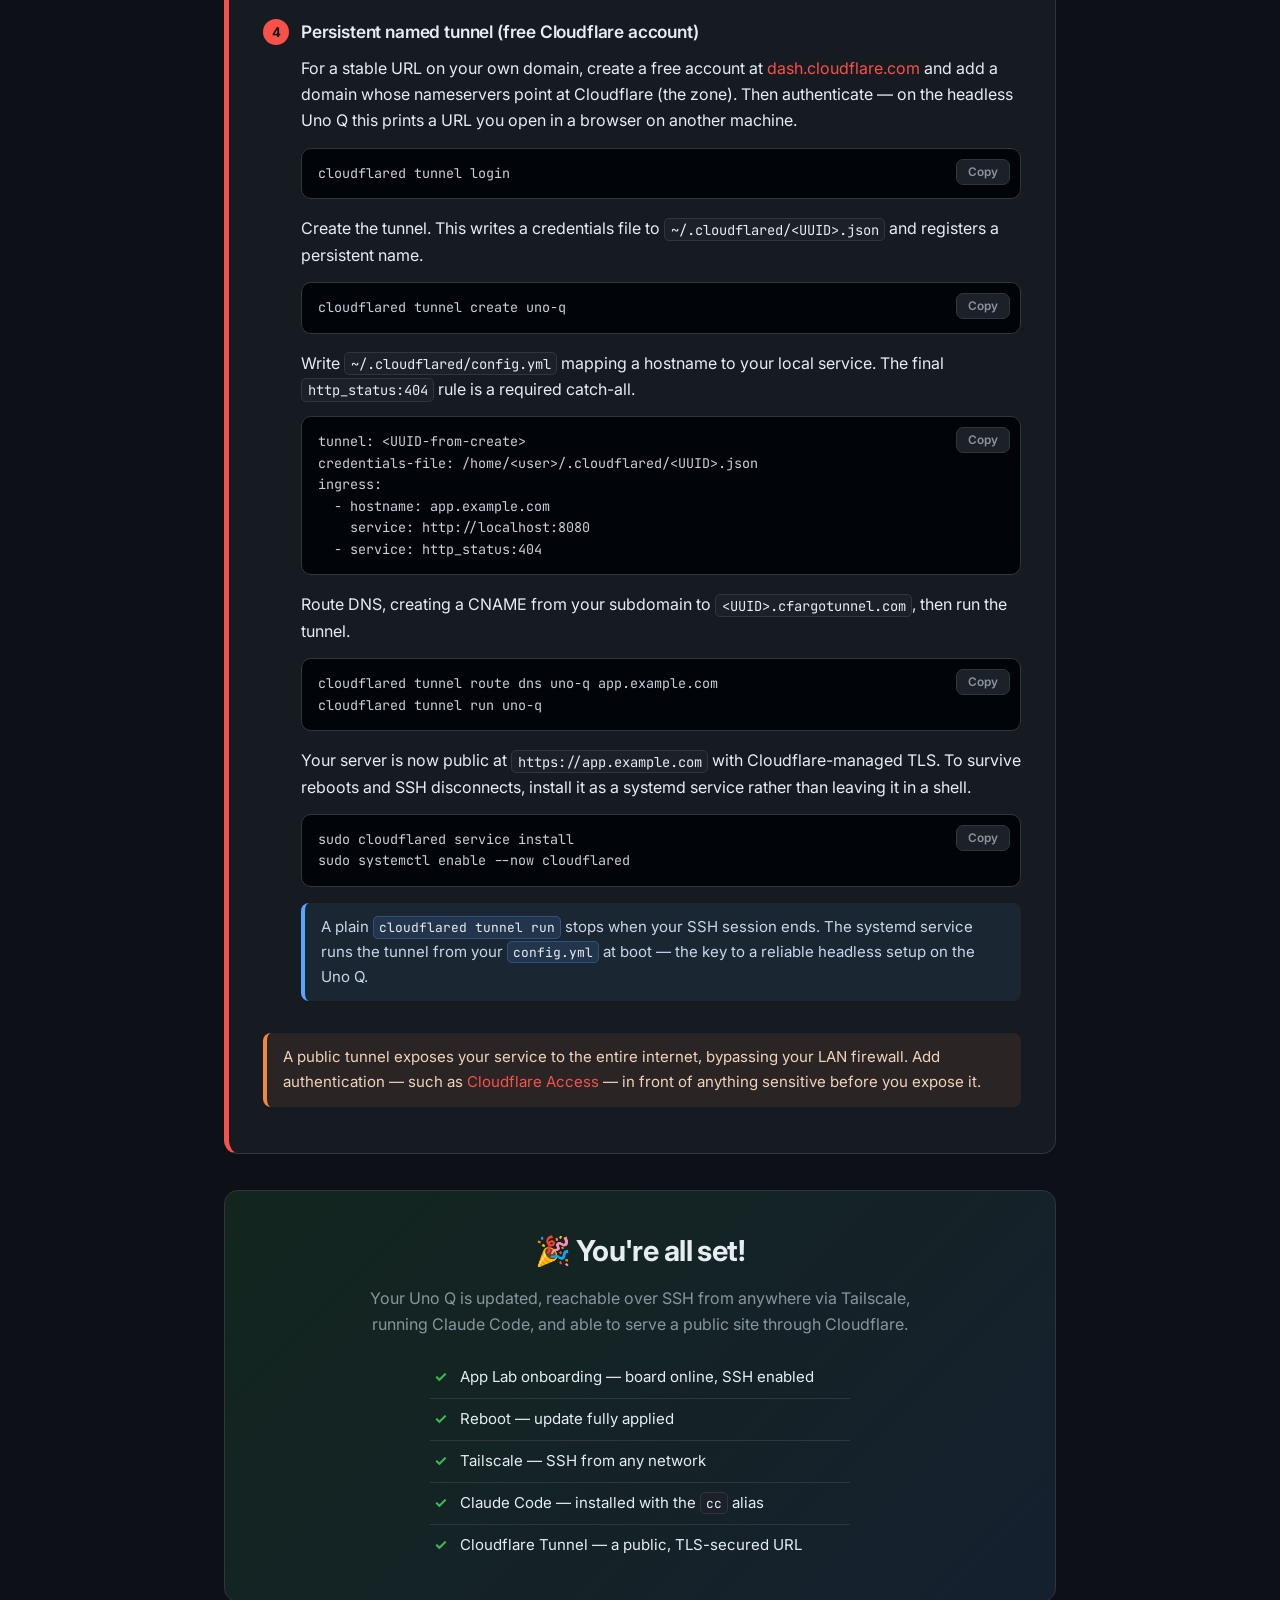
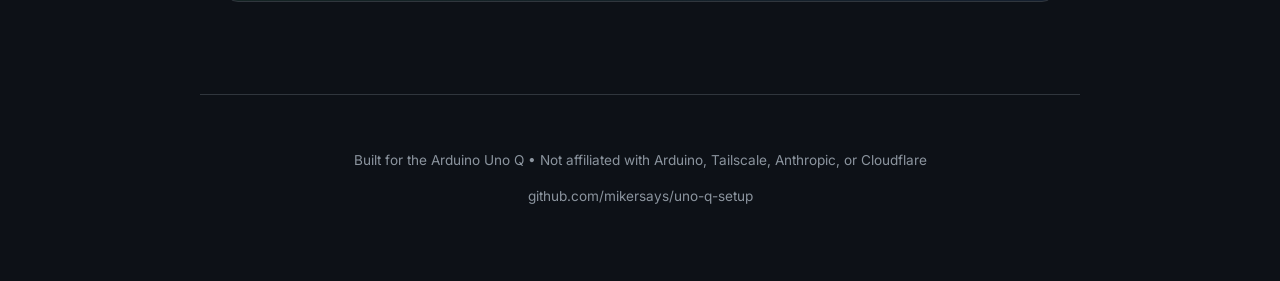
==== commit a71610c6: "Fix Tailscale and Claude Code steps - Tailscale: drop the --ssh flag; the Uno Q runs its own SSH ser" ====
--- a/index.html
+++ b/index.html
@@ -4,7 +4,7 @@
   <meta charset="utf-8">
   <meta name="viewport" content="width=device-width, initial-scale=1">
   <title>Arduino Uno Q — Full Setup Guide</title>
-  <meta name="description" content="A complete, step-by-step guide to setting up the Arduino Uno Q: App Lab onboarding, the required reboot, Tailscale SSH from anywhere, Claude Code, and a public Cloudflare Tunnel.">
+  <meta name="description" content="A complete, step-by-step guide to setting up the Arduino Uno Q: App Lab onboarding, the required reboot, SSH from anywhere via Tailscale, Claude Code, and a public Cloudflare Tunnel.">
   <style>
     @import url('https://fonts.googleapis.com/css2?family=Inter:wght@400;500;600;700;800&family=JetBrains+Mono:wght@400;500;600&display=swap');
 
@@ -572,7 +572,7 @@
   <section class="hero">
     <h1>Arduino Uno Q — Full Setup Guide</h1>
     <p class="subtitle">
-      <b>App Lab</b> → <b>reboot</b> → <b>Tailscale SSH</b> → <b>Claude Code</b> → public <b>Cloudflare tunnel</b>.
+      <b>App Lab</b> → <b>reboot</b> → <b>Tailscale</b> → <b>Claude Code</b> → public <b>Cloudflare tunnel</b>.
     </p>
     <div class="meta-chips">
       <span>~30 min</span>
@@ -744,10 +744,10 @@
       <div class="substep-body">
         <p>Install Tailscale with the official script. It auto-detects the Uno Q's CPU architecture (arm64/aarch64 or armhf) and the Debian/Ubuntu apt repo, then installs the <code>tailscale</code> CLI and the <code>tailscaled</code> daemon as a systemd service that starts on boot.</p>
         <div class="code-block"><pre><code>curl -fsSL https://tailscale.com/install.sh | sh</code></pre><button class="copy-btn" onclick="copyCode(this)">Copy</button></div>
-        <p>Bring the device online and authenticate it to your tailnet with Tailscale SSH enabled in one step. This needs <code>sudo</code> because it controls the daemon and binds the SSH server:</p>
-        <div class="code-block"><pre><code>sudo tailscale up --ssh</code></pre><button class="copy-btn" onclick="copyCode(this)">Copy</button></div>
-        <p>The command prints a <code>https://login.tailscale.com/...</code> URL. Open it in any browser, log in with the same account from above, and approve the device. The Uno Q is now a node on your tailnet and is opted in as a Tailscale SSH server.</p>
-        <div class="note"><p>If you already ran <code>sudo tailscale up</code> without <code>--ssh</code>, enable it afterward with no re-auth: <code>sudo tailscale set --ssh</code>.</p></div>
+        <p>Bring the device online and authenticate it to your tailnet. This needs <code>sudo</code> because it controls the daemon:</p>
+        <div class="code-block"><pre><code>sudo tailscale up</code></pre><button class="copy-btn" onclick="copyCode(this)">Copy</button></div>
+        <p>The command prints a <code>https://login.tailscale.com/...</code> URL. Open it in any browser, log in with the same account from above, and approve the device. The Uno Q is now a node on your tailnet, reachable from your other devices by its Tailscale IP or MagicDNS name.</p>
+        <div class="note"><p>No <code>--ssh</code> flag needed: the Uno Q already runs its own SSH server (enabled by default, Step 1), so you connect to it with a plain <code>ssh</code> over the tailnet using the <code>arduino</code> account &mdash; no Tailscale SSH feature required.</p></div>
         <p>Find the device's Tailscale address so you can reach it. Get the <code>100.x.y.z</code> Tailscale IP, or list all nodes and their names:</p>
         <div class="code-block"><pre><code>tailscale ip -4
 tailscale status</code></pre><button class="copy-btn" onclick="copyCode(this)">Copy</button></div>
@@ -766,16 +766,16 @@
           <tr><td>Linux</td><td><code>curl -fsSL https://tailscale.com/install.sh | sh</code> then <code>sudo tailscale up</code></td></tr>
           <tr><td>iOS / Android</td><td>Install the Tailscale app from the App Store or Google Play</td></tr>
         </tbody></table>
-        <p>Confirm both the Uno Q and the client appear with <code>tailscale status</code>, then connect from anywhere. Tailscale SSH authenticates via your tailnet identity, so no SSH keys or passwords are required:</p>
-        <div class="code-block"><pre><code>tailscale ssh arduino@uno-q
-tailscale ssh arduino@100.x.y.z</code></pre><button class="copy-btn" onclick="copyCode(this)">Copy</button></div>
-        <p>A standard <code>ssh arduino@uno-q</code> also works over the tailnet once MagicDNS is on. If hostname resolution ever fails, just use the <code>100.x.y.z</code> Tailscale IP.</p>
+        <p>Confirm both the Uno Q and the client appear with <code>tailscale status</code>, then connect from anywhere with a normal SSH command &mdash; the tailnet makes the board reachable by its MagicDNS name or Tailscale IP:</p>
+        <div class="code-block"><pre><code>ssh arduino@uno-q
+ssh arduino@100.x.y.z</code></pre><button class="copy-btn" onclick="copyCode(this)">Copy</button></div>
+        <p>Authenticate with the <code>arduino</code> account password (or an SSH key you've added). If MagicDNS hostname resolution ever fails, just use the <code>100.x.y.z</code> Tailscale IP.</p>
       </div>
     </div>
 
     <div class="note"><p>The free Personal plan covers up to 100 devices &mdash; far more than enough here. For a headless device, disable key expiry in the admin console (Machines &gt; the device &gt; Disable key expiry) so the Uno Q stays reachable without periodic re-authentication.</p></div>
 
-    <div class="warning"><p>Enabling Tailscale SSH lets any tailnet user permitted by your ACLs connect as the specified local user without a password. On a single-user personal tailnet that's only you, and the default ACL already allows your own devices to SSH to each other. Keep your tailnet private and secure your Tailscale login with 2FA.</p></div>
+    <div class="warning"><p>Any device on your tailnet can reach the Uno Q's SSH server, so it's only as private as your tailnet. Keep your tailnet to devices you own, secure your Tailscale login with 2FA, and make sure you changed the default <code>arduino</code> password back in Step 1.</p></div>
   </div>
 </section>
 
@@ -790,38 +790,25 @@
   </div>
   <div class="step-body">
     <div class="substep">
-      <div class="substep-head"><span class="substep-num">1</span><h3>Install Node.js</h3></div>
-      <div class="substep-body">
-        <p>Claude Code is a Node.js package, so it runs the same on the Uno Q's ARM64 chip as on any x86 machine, as long as you have Node 18 or newer. The cleanest way on a board is <code>nvm</code>, which installs into your home directory and needs no <code>sudo</code>.</p>
-        <div class="code-block"><pre><code>curl -o- https://raw.githubusercontent.com/nvm-sh/nvm/v0.40.1/install.sh | bash
-source ~/.bashrc
-nvm install --lts &amp;&amp; nvm use --lts</code></pre><button class="copy-btn" onclick="copyCode(this)">Copy</button></div>
-        <p>Prefer a system-wide install? Use <code>apt</code> instead, then check the version.</p>
-        <div class="code-block"><pre><code>sudo apt update &amp;&amp; sudo apt install -y nodejs npm
-node --version
-npm --version</code></pre><button class="copy-btn" onclick="copyCode(this)">Copy</button></div>
-        <div class="note"><p>The Debian/Ubuntu <code>apt</code> repos often ship an older Node. If <code>node --version</code> reports below 18, switch to <code>nvm</code> (above) or NodeSource. <code>nvm</code> also avoids the <code>EACCES</code> permission errors that <code>sudo npm install -g</code> tends to hit.</p></div>
-      </div>
-    </div>
-    <div class="substep">
-      <div class="substep-head"><span class="substep-num">2</span><h3>Install Claude Code</h3></div>
-      <div class="substep-body">
-        <p>Install the CLI globally from npm, then confirm it is on the box. With <code>nvm</code> this needs no <code>sudo</code>.</p>
-        <div class="code-block"><pre><code>npm install -g @anthropic-ai/claude-code
-claude --version</code></pre><button class="copy-btn" onclick="copyCode(this)">Copy</button></div>
-        <div class="note"><p>For a full environment health check, run <code>claude doctor</code>.</p></div>
-      </div>
-    </div>
-    <div class="substep">
-      <div class="substep-head"><span class="substep-num">3</span><h3>If the 'claude' command isn't found</h3></div>
-      <div class="substep-body">
-        <p>If running <code>claude</code> after installing gives <code>command not found</code>, the directory npm dropped the binary into isn't on your <code>PATH</code>. Add the local bin directory and reload your shell.</p>
+      <div class="substep-head"><span class="substep-num">1</span><h3>Install Claude Code</h3></div>
+      <div class="substep-body">
+        <p>Use the official native installer &mdash; one command, no Node.js or npm required. It downloads a self-contained binary for the Uno Q's ARM64 architecture and drops it in <code>~/.local/bin</code>.</p>
+        <div class="code-block"><pre><code>curl -fsSL https://claude.ai/install.sh | bash</code></pre><button class="copy-btn" onclick="copyCode(this)">Copy</button></div>
+        <p>Confirm it's on the box:</p>
+        <div class="code-block"><pre><code>claude --version</code></pre><button class="copy-btn" onclick="copyCode(this)">Copy</button></div>
+        <div class="note"><p>The old <code>npm install -g @anthropic-ai/claude-code</code> method is deprecated &mdash; use the installer above. For a full environment health check, run <code>claude doctor</code>.</p></div>
+      </div>
+    </div>
+    <div class="substep">
+      <div class="substep-head"><span class="substep-num">2</span><h3>If the 'claude' command isn't found</h3></div>
+      <div class="substep-body">
+        <p>If running <code>claude</code> after installing gives <code>command not found</code>, the installer's <code>~/.local/bin</code> directory isn't on your <code>PATH</code>. Add it and reload your shell.</p>
         <div class="code-block"><pre><code>echo 'export PATH="$HOME/.local/bin:$PATH"' &gt;&gt; ~/.bashrc &amp;&amp; source ~/.bashrc</code></pre><button class="copy-btn" onclick="copyCode(this)">Copy</button></div>
         <div class="note"><p>This appends <code>$HOME/.local/bin</code> to your <code>PATH</code> in <code>~/.bashrc</code> and reloads the shell so the <code>claude</code> command resolves immediately, and in every future terminal session.</p></div>
       </div>
     </div>
     <div class="substep">
-      <div class="substep-head"><span class="substep-num">4</span><h3>Authenticate</h3></div>
+      <div class="substep-head"><span class="substep-num">3</span><h3>Authenticate</h3></div>
       <div class="substep-body">
         <p>Run <code>claude</code> and follow the login prompt to sign in with a Claude.ai Pro/Max or Anthropic Console account.</p>
         <div class="code-block"><pre><code>claude</code></pre><button class="copy-btn" onclick="copyCode(this)">Copy</button></div>
@@ -830,7 +817,7 @@
       </div>
     </div>
     <div class="substep">
-      <div class="substep-head"><span class="substep-num">5</span><h3>Add the cc alias</h3></div>
+      <div class="substep-head"><span class="substep-num">4</span><h3>Add the cc alias</h3></div>
       <div class="substep-body">
         <p>The <code>cc</code> alias launches Claude Code hands-off and remotely steerable. Try it in the current shell first.</p>
         <div class="code-block"><pre><code>alias cc='claude --dangerously-skip-permissions --remote-control'</code></pre><button class="copy-btn" onclick="copyCode(this)">Copy</button></div>
@@ -922,7 +909,7 @@
 
     <div class="done-banner">
       <h2>🎉 You're all set!</h2>
-      <p>Your Uno Q is updated, reachable over Tailscale SSH from anywhere, running Claude Code, and able to serve a public site through Cloudflare.</p>
+      <p>Your Uno Q is updated, reachable over SSH from anywhere via Tailscale, running Claude Code, and able to serve a public site through Cloudflare.</p>
       <ul class="recap">
         <li>App Lab onboarding &mdash; board online, SSH enabled</li>
         <li>Reboot &mdash; update fully applied</li>
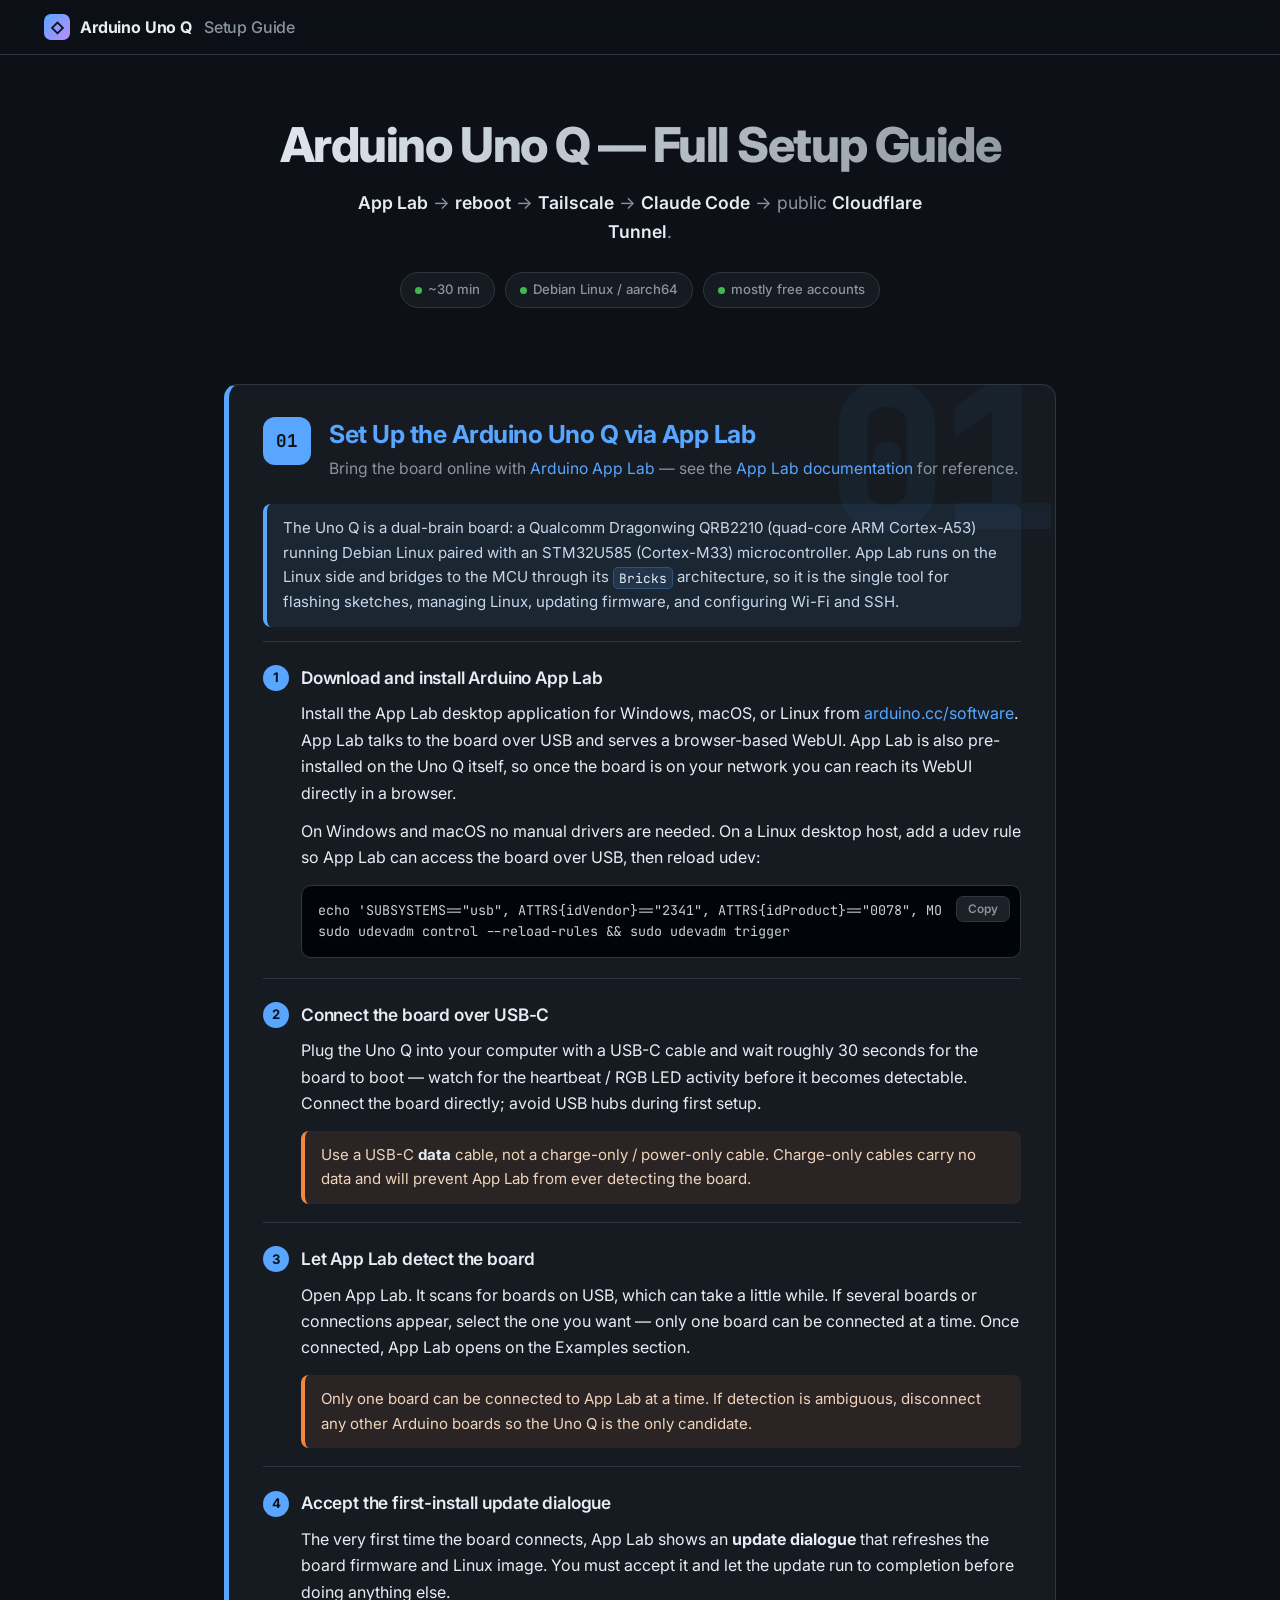
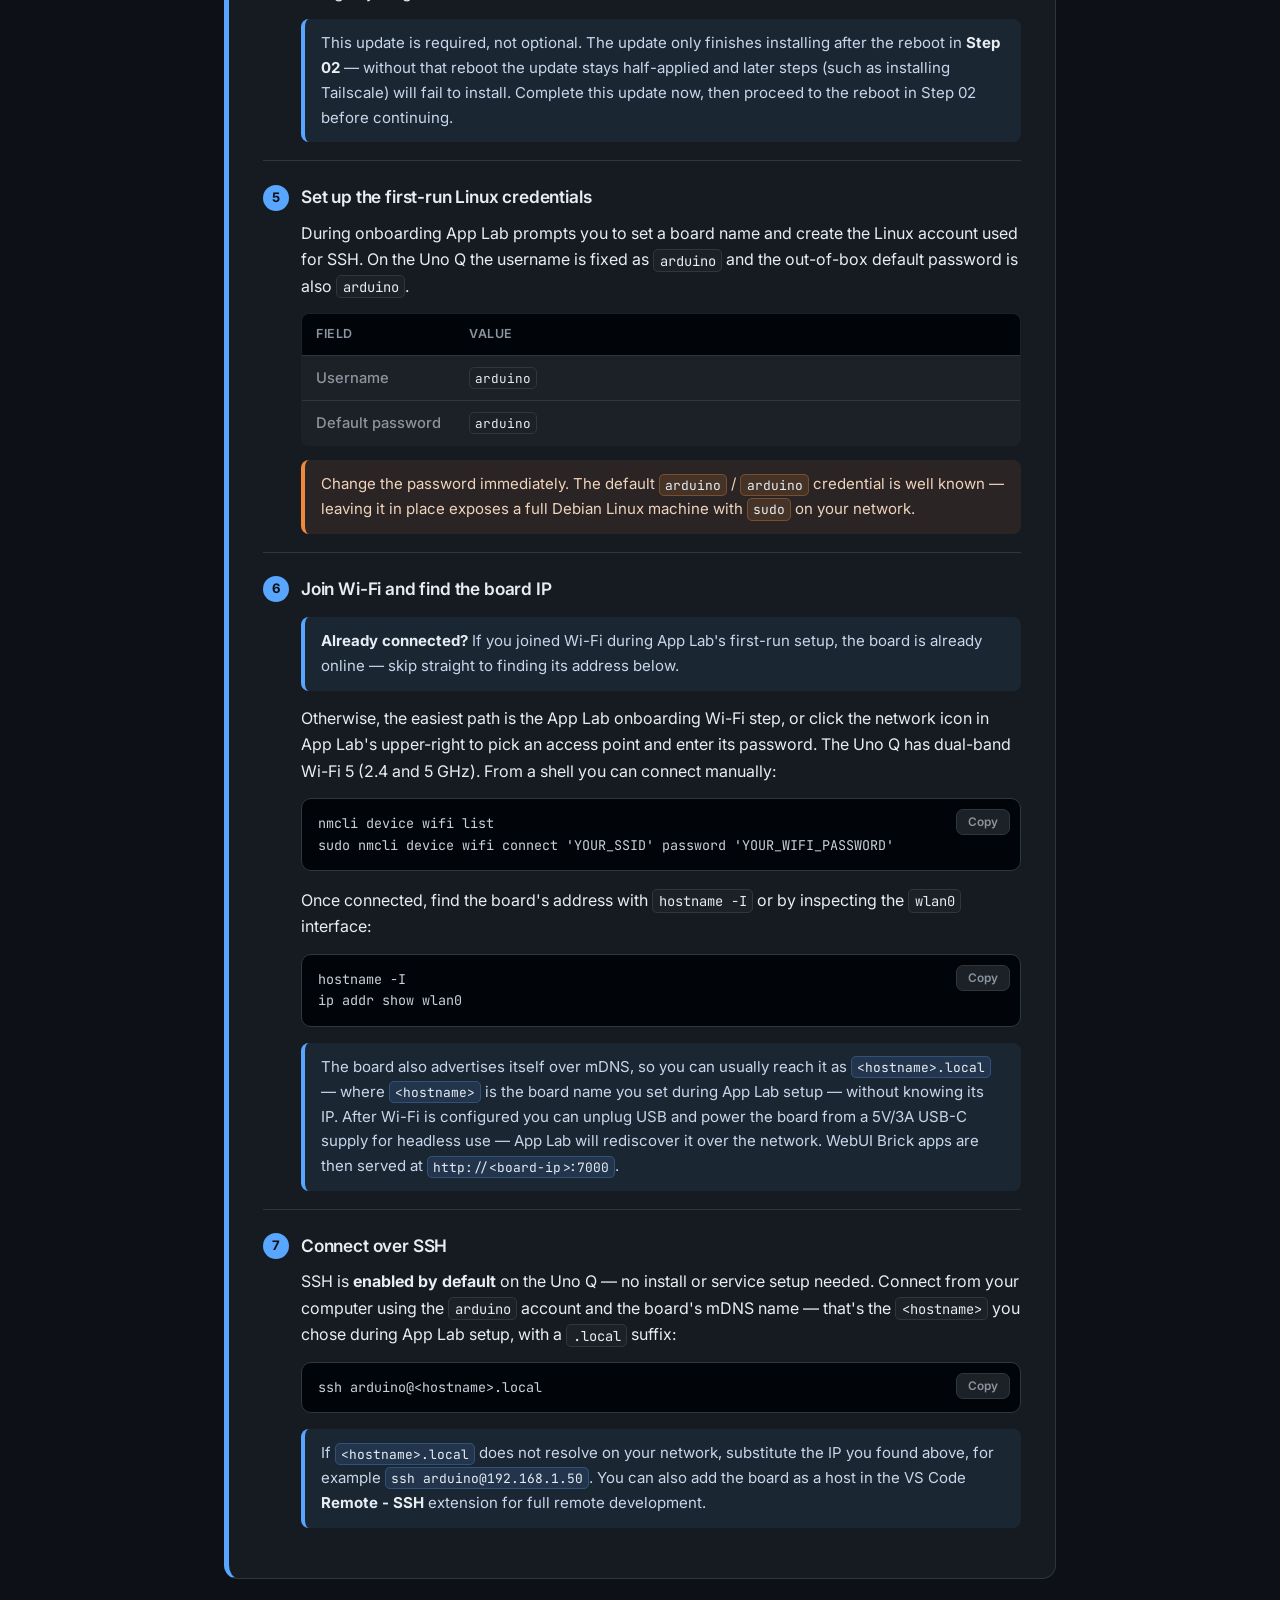
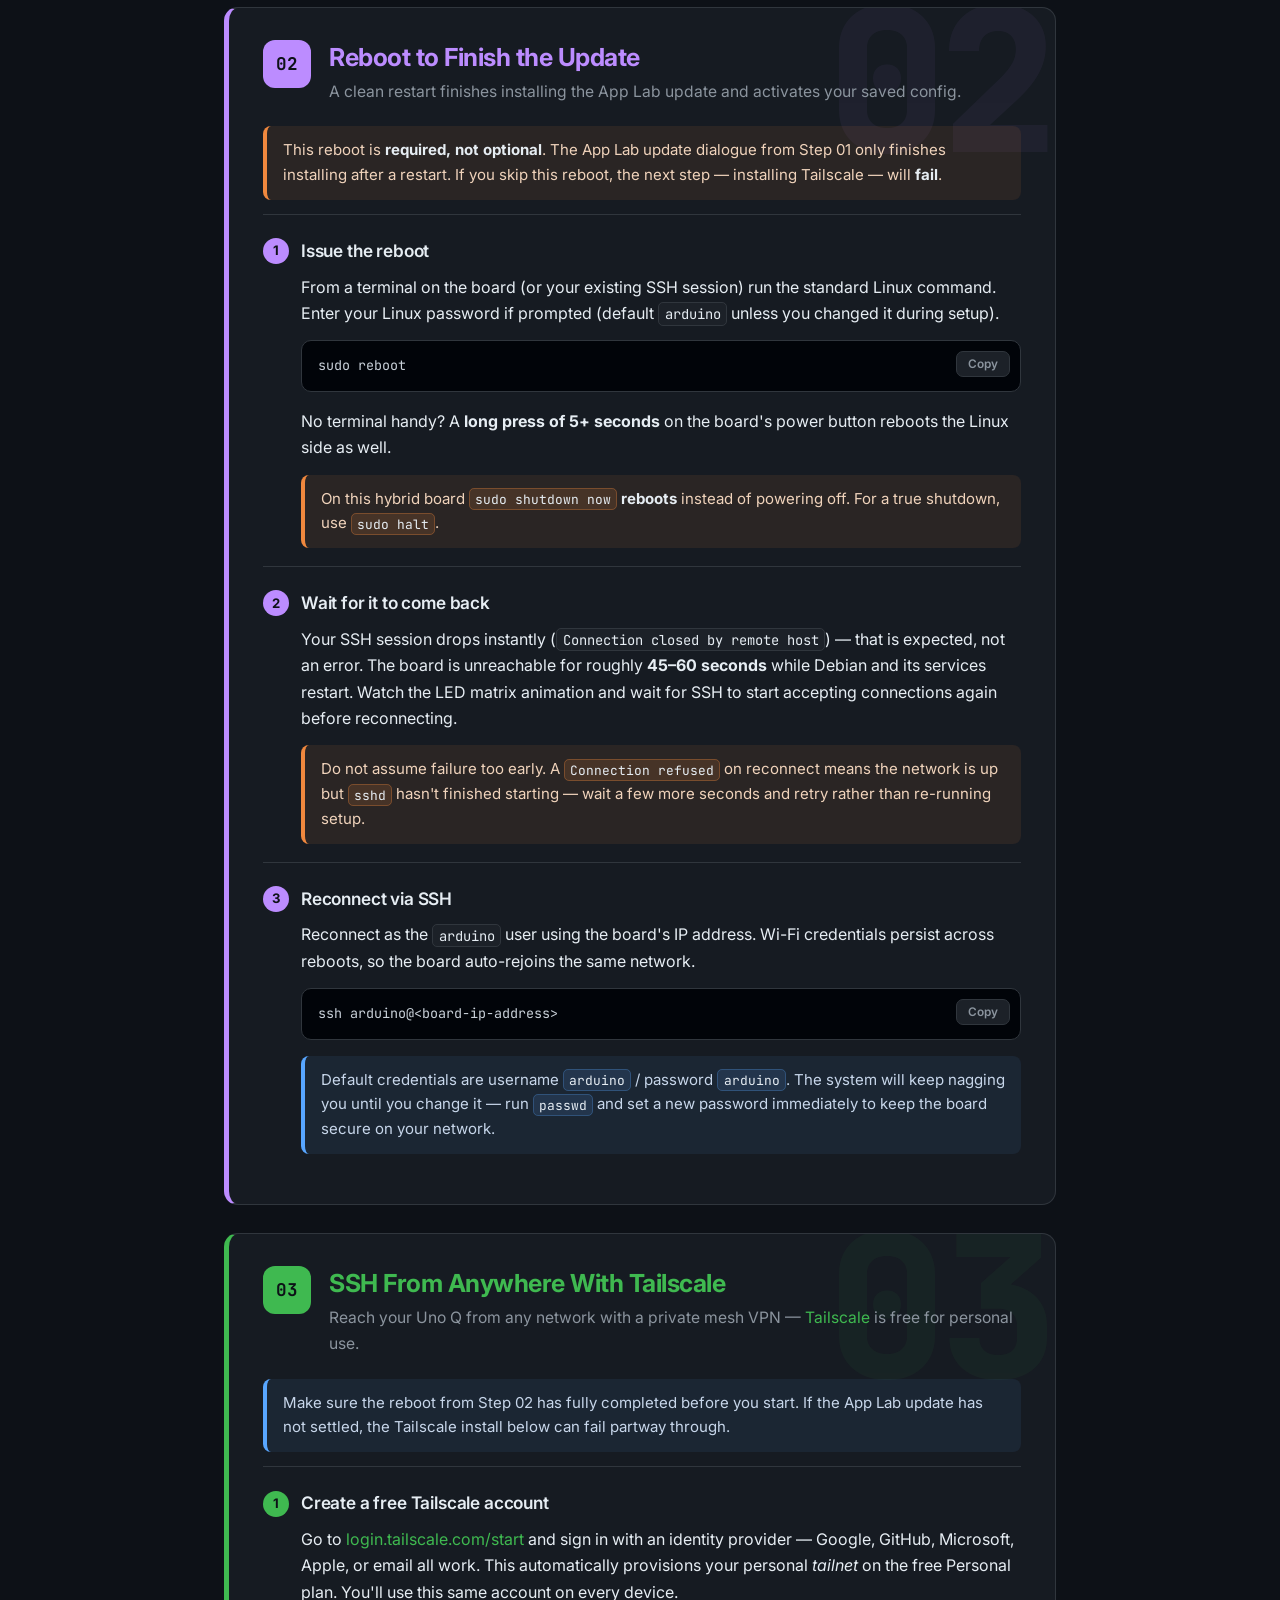
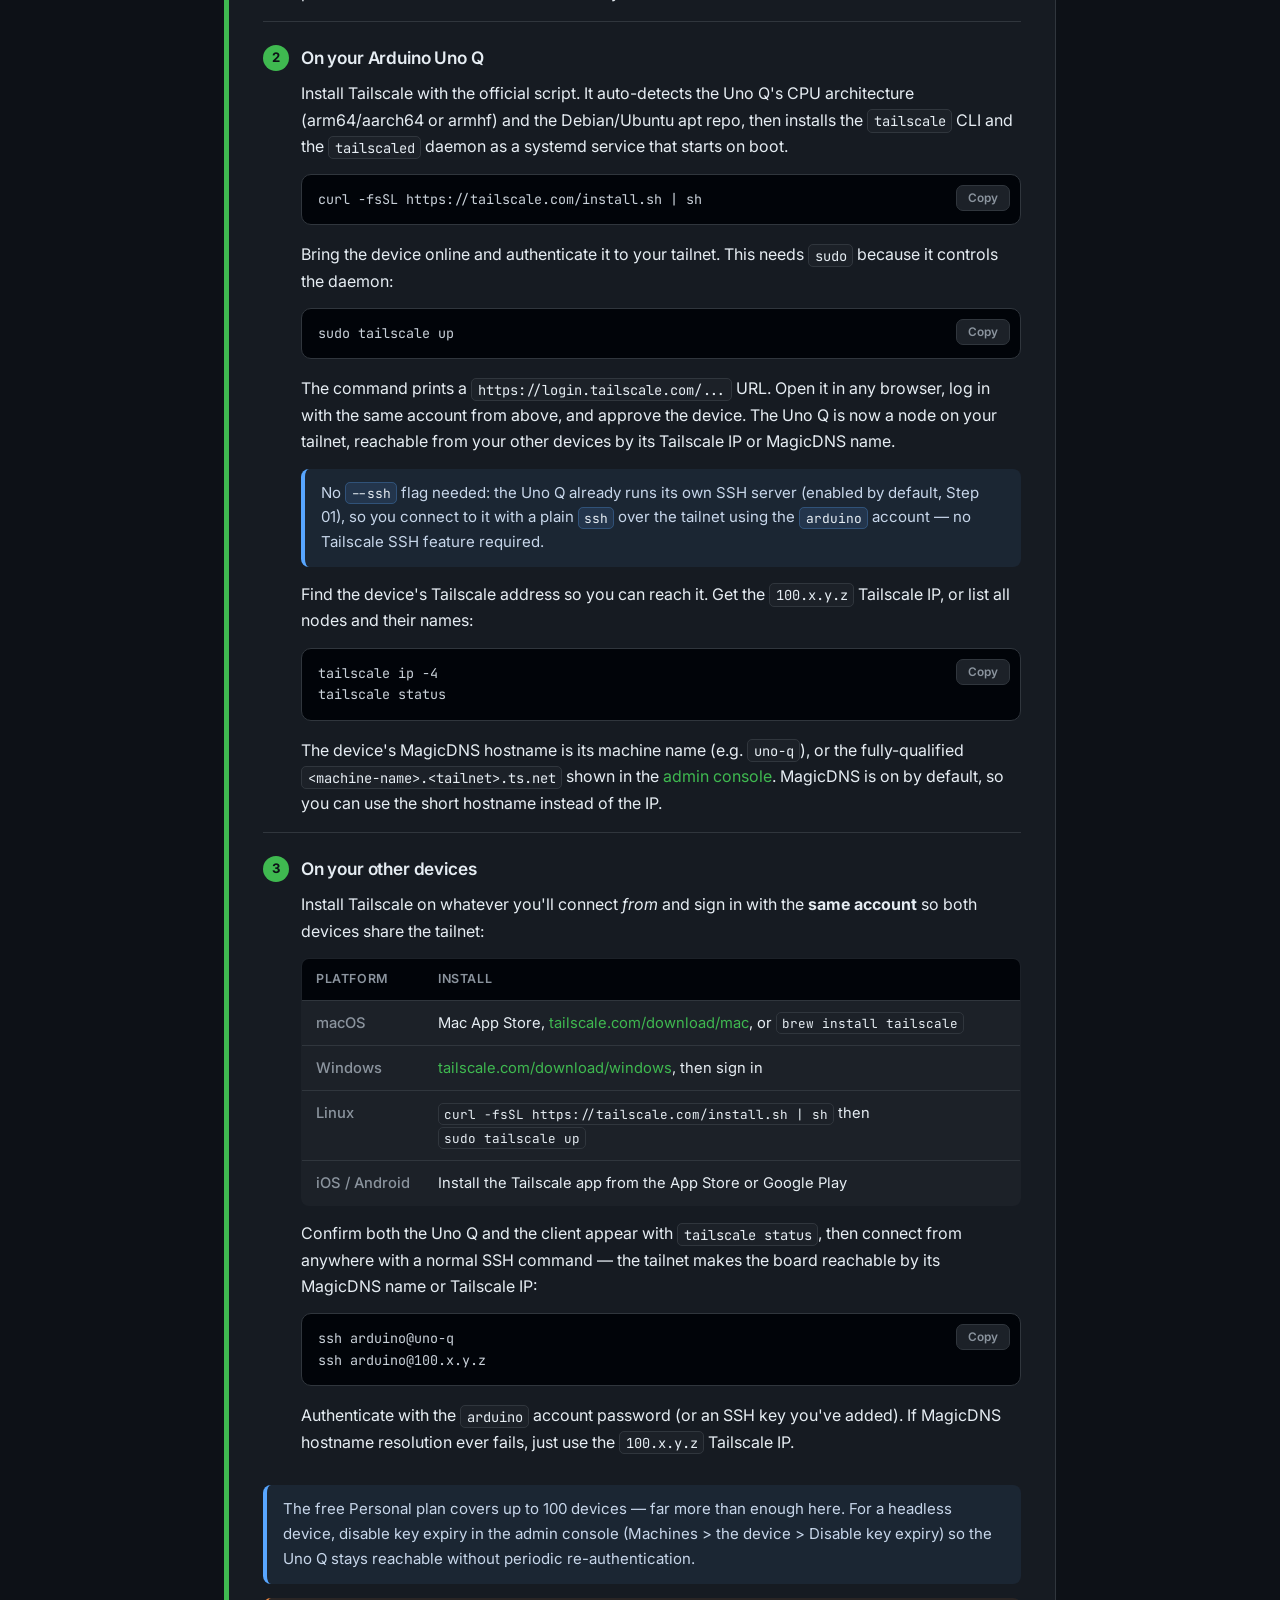
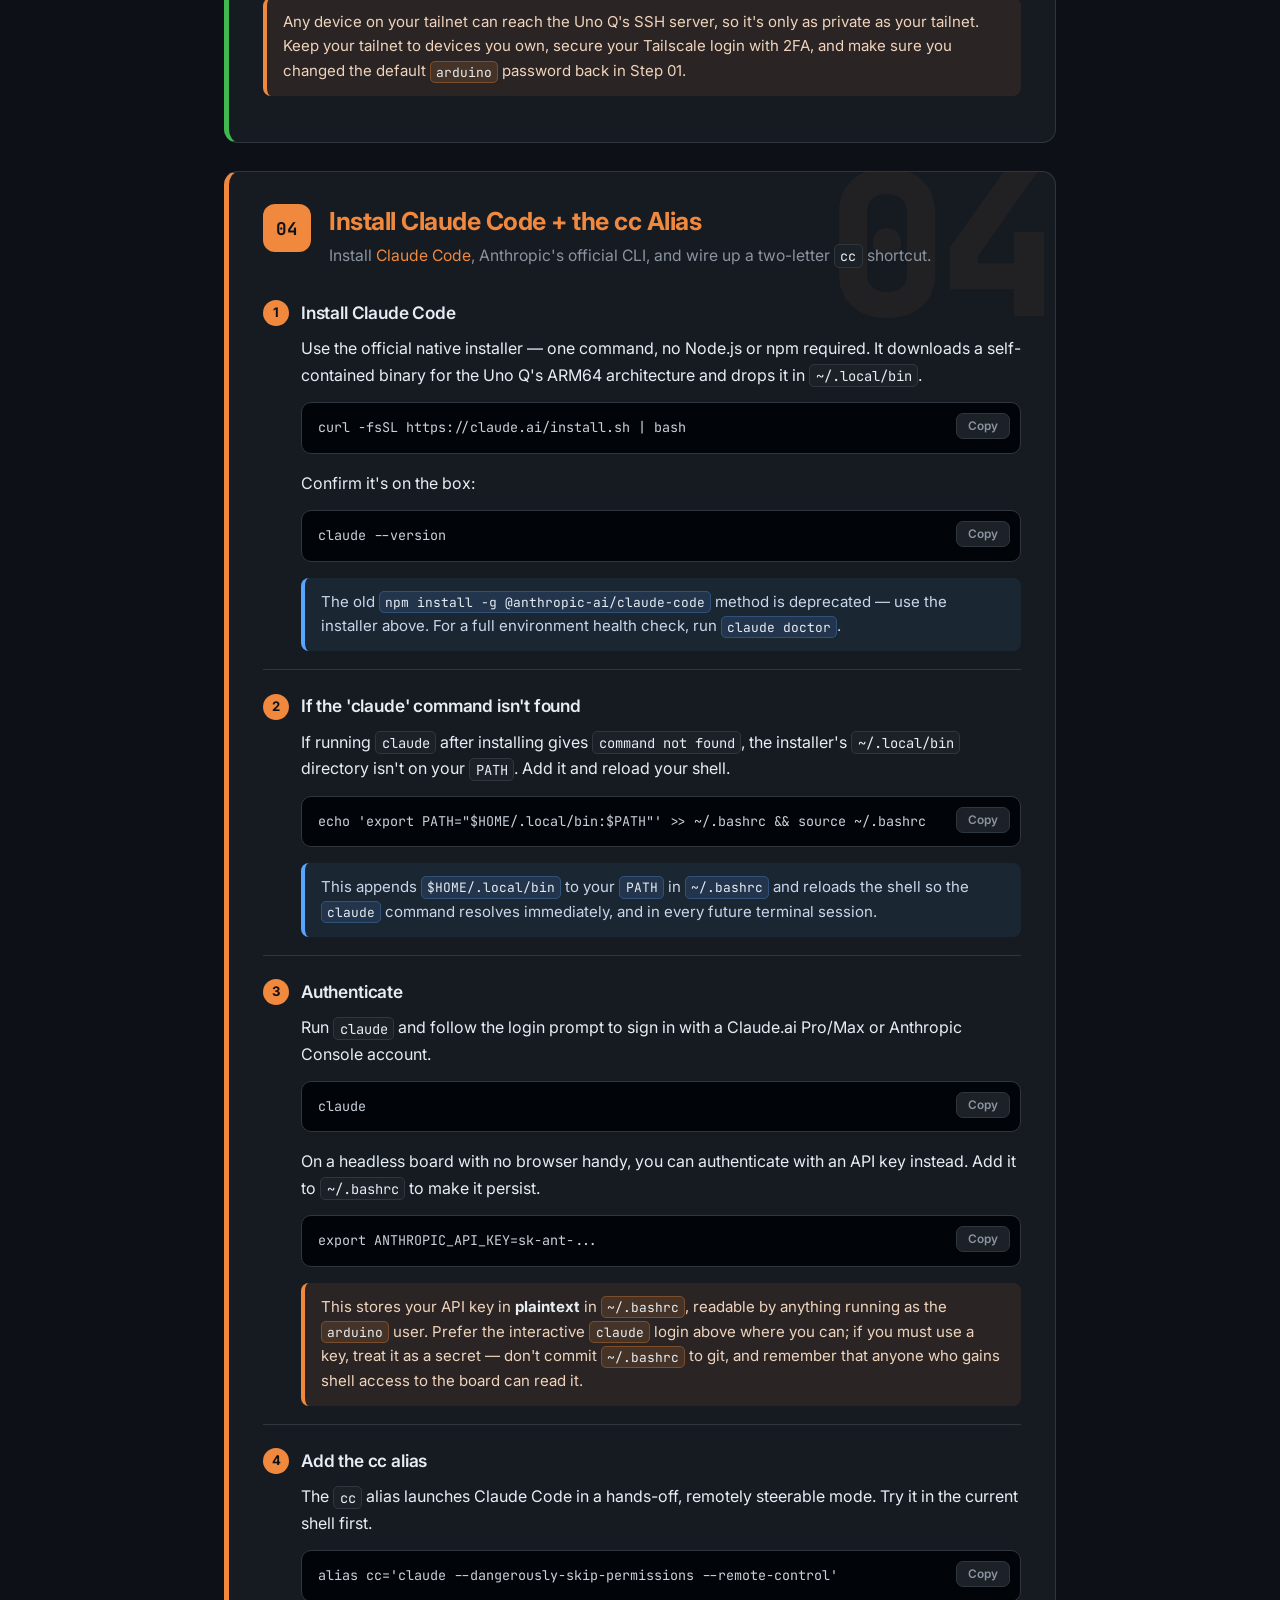
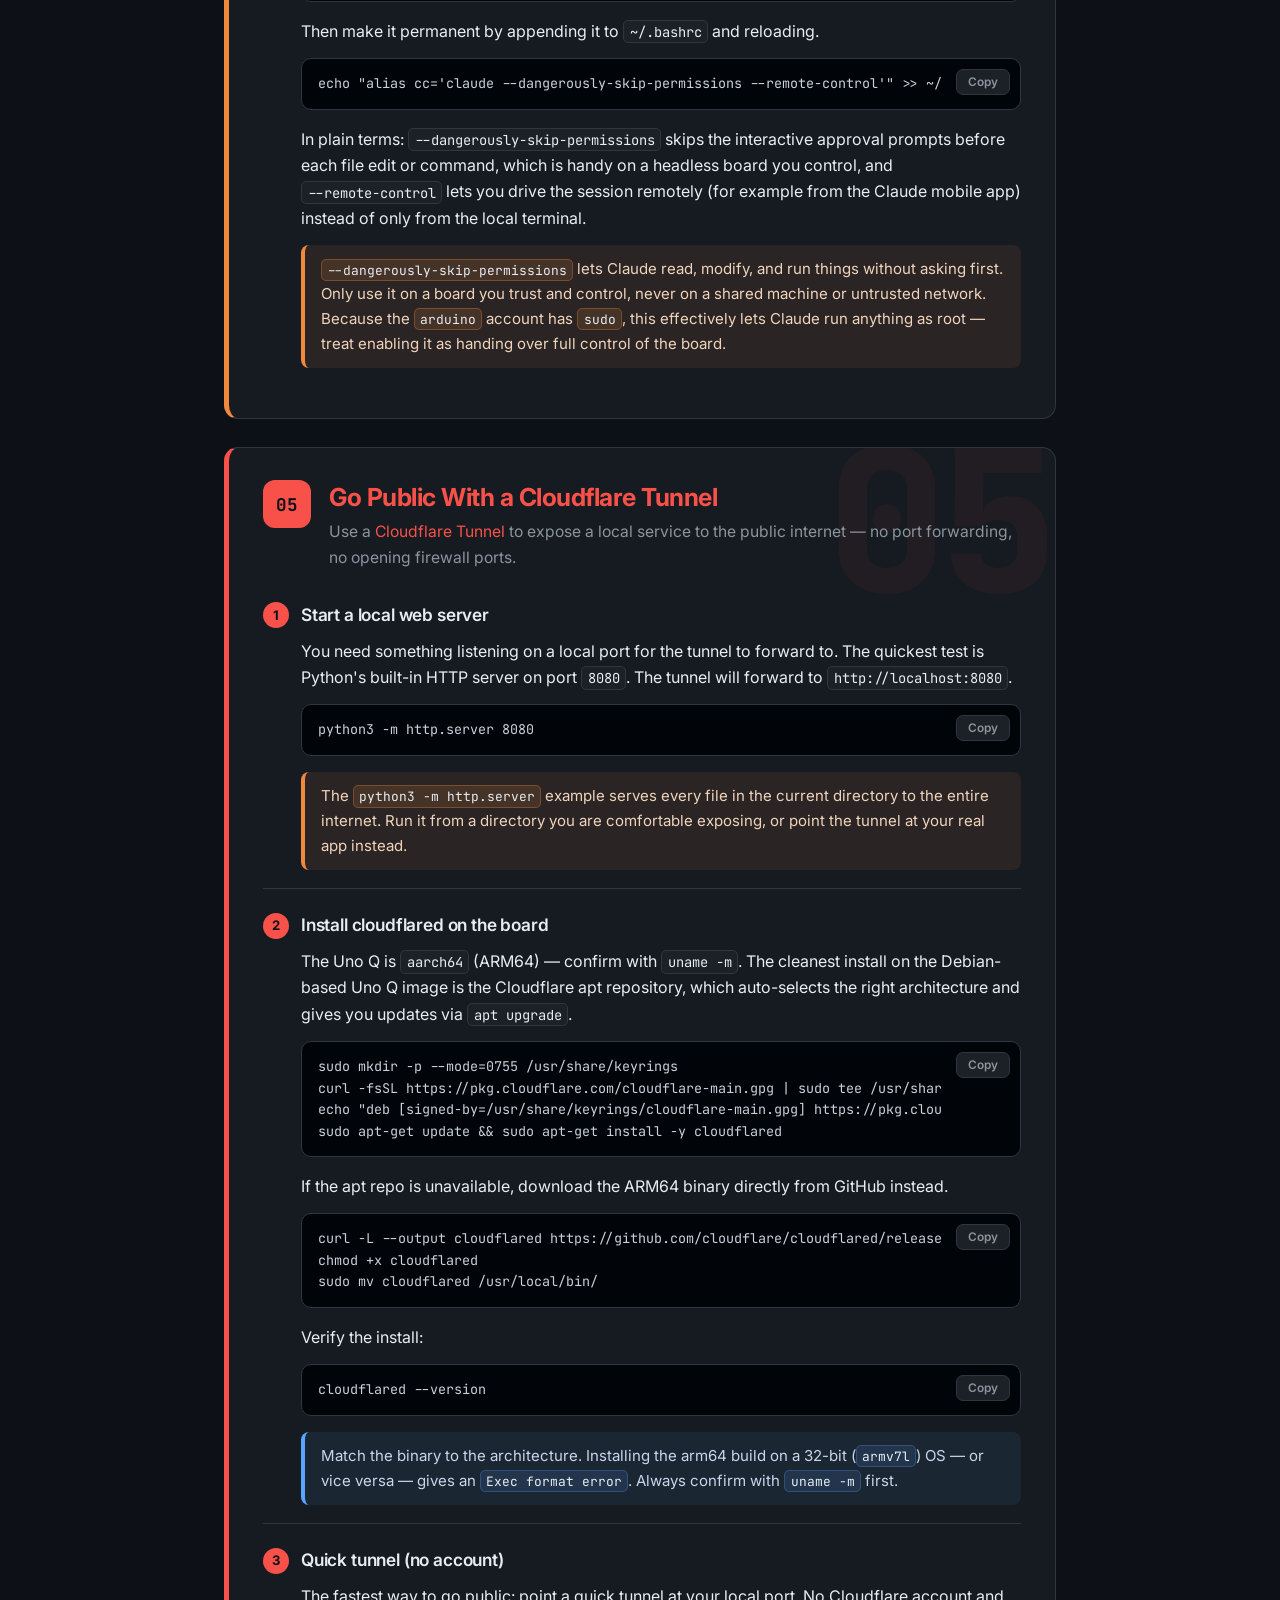
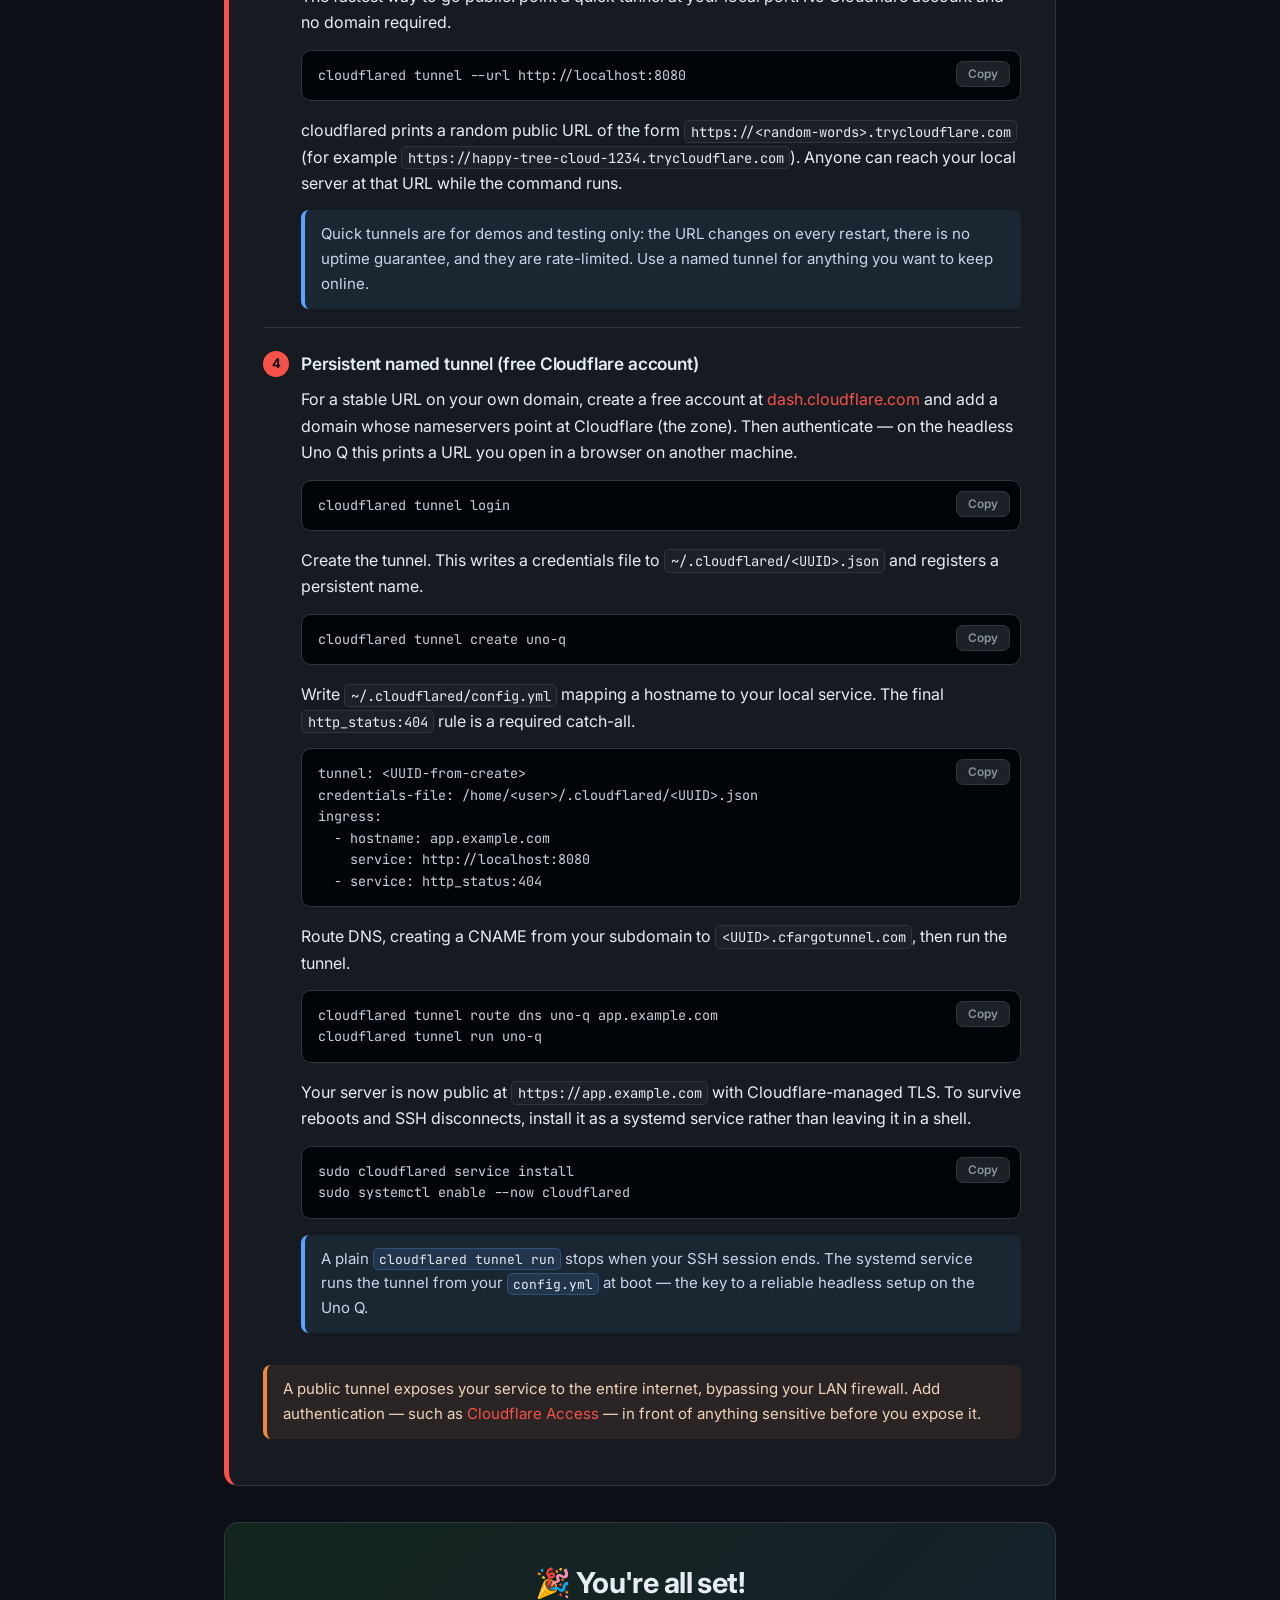
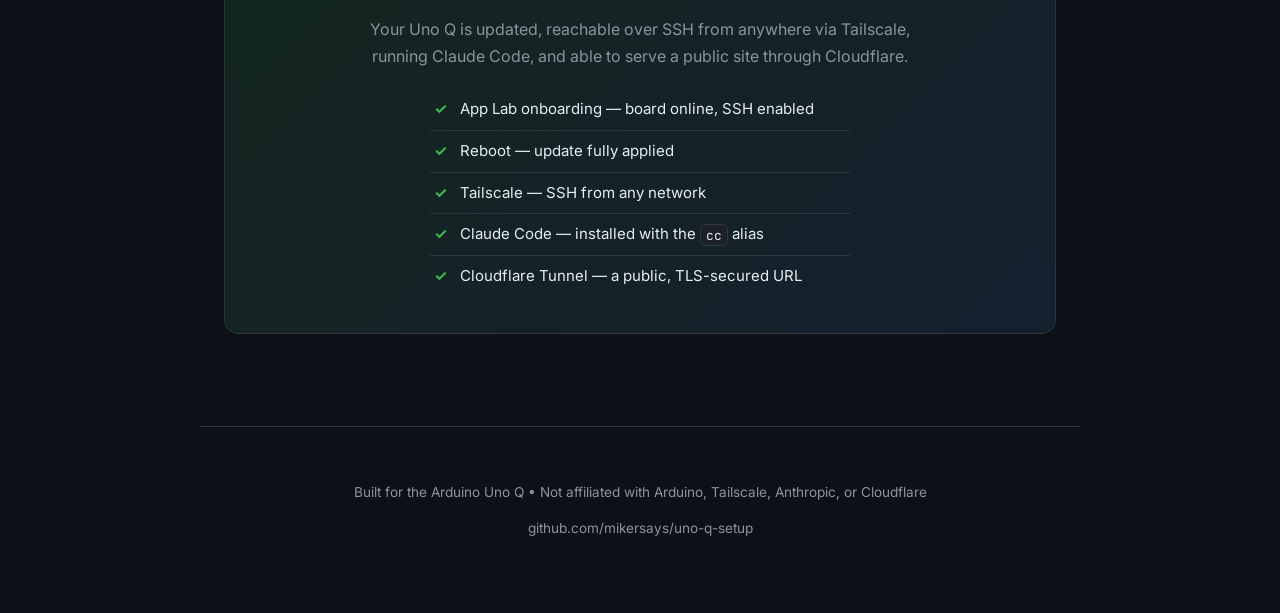
==== commit 3f00634c: "Audit fixes + content corrections from expert review Expert-swarm audit (adversarially verified, 18 " ====
--- a/index.html
+++ b/index.html
@@ -47,6 +47,13 @@
       transition: border-color .15s ease, color .15s ease;
     }
     a:hover { border-bottom-color: currentColor; }
+    a:focus-visible,
+    .copy-btn:focus-visible,
+    .toc a:focus-visible {
+      outline: 2px solid var(--blue);
+      outline-offset: 2px;
+      border-radius: 3px;
+    }
 
     code {
       font-family: 'JetBrains Mono', ui-monospace, SFMono-Regular, Menlo, monospace;
@@ -125,8 +132,10 @@
       margin: 0 0 16px;
       font-weight: 800;
       background: linear-gradient(120deg, #e6edf3, #8b949e);
+      color: #e6edf3;
       -webkit-background-clip: text;
       background-clip: text;
+      -webkit-text-fill-color: transparent;
       color: transparent;
     }
     .hero .subtitle {
@@ -176,7 +185,7 @@
       width: 190px;
       z-index: 50;
     }
-    .toc h4 {
+    .toc .toc-title {
       font-size: 0.72rem;
       text-transform: uppercase;
       letter-spacing: 0.08em;
@@ -231,6 +240,12 @@
       transition: opacity .6s ease, transform .6s ease;
     }
     .step.in-view { opacity: 1; transform: none; }
+
+    @media (prefers-reduced-motion: reduce) {
+      html { scroll-behavior: auto; }
+      .step { opacity: 1; transform: none; transition: none; }
+      #progress { transition: none; }
+    }
 
     .step::after {
       content: attr(data-accent);
@@ -543,7 +558,7 @@
     footer a:hover { color: var(--blue); }
 
     /* ============ RESPONSIVE ============ */
-    @media (max-width: 1100px) {
+    @media (max-width: 1320px) {
       .toc { display: none; }
     }
     @media (max-width: 640px) {
@@ -554,6 +569,7 @@
       .hero { padding-top: 44px; }
       .header-inner { padding: 12px 16px; }
       main { padding: 16px 16px 60px; }
+      .kv-table { display: block; overflow-x: auto; }
     }
   </style>
 </head>
@@ -572,19 +588,19 @@
   <section class="hero">
     <h1>Arduino Uno Q — Full Setup Guide</h1>
     <p class="subtitle">
-      <b>App Lab</b> → <b>reboot</b> → <b>Tailscale</b> → <b>Claude Code</b> → public <b>Cloudflare tunnel</b>.
+      <b>App Lab</b> → <b>reboot</b> → <b>Tailscale</b> → <b>Claude Code</b> → public <b>Cloudflare Tunnel</b>.
     </p>
     <div class="meta-chips">
       <span>~30 min</span>
       <span>Debian Linux / aarch64</span>
-      <span>free accounts only</span>
+      <span>mostly free accounts</span>
     </div>
   </section>
 
   <nav class="toc" aria-label="On this page">
-    <h4>On this page</h4>
+    <p class="toc-title">On this page</p>
     <ol>
-      <li><a href="#step-arduino"><span class="num">01</span> Setup</a></li>
+      <li><a href="#step-arduino"><span class="num">01</span> App Lab</a></li>
       <li><a href="#step-reboot"><span class="num">02</span> Reboot</a></li>
       <li><a href="#step-tailscale"><span class="num">03</span> Tailscale</a></li>
       <li><a href="#step-claude"><span class="num">04</span> Claude Code</a></li>
@@ -657,22 +673,23 @@
     <div class="substep">
       <div class="substep-head"><span class="substep-num">6</span><h3>Join Wi-Fi and find the board IP</h3></div>
       <div class="substep-body">
-        <p>The easiest path is the App Lab onboarding Wi-Fi step, or click the network icon in App Lab's upper-right to pick an access point and enter its password. The Uno Q has dual-band Wi-Fi 5 (2.4 and 5 GHz). From a shell you can connect manually:</p>
+        <div class="note"><p><strong>Already connected?</strong> If you joined Wi-Fi during App Lab's first-run setup, the board is already online &mdash; skip straight to finding its address below.</p></div>
+        <p>Otherwise, the easiest path is the App Lab onboarding Wi-Fi step, or click the network icon in App Lab's upper-right to pick an access point and enter its password. The Uno Q has dual-band Wi-Fi 5 (2.4 and 5 GHz). From a shell you can connect manually:</p>
         <div class="code-block"><pre><code>nmcli device wifi list
 sudo nmcli device wifi connect 'YOUR_SSID' password 'YOUR_WIFI_PASSWORD'</code></pre><button class="copy-btn" onclick="copyCode(this)">Copy</button></div>
         <p>Once connected, find the board's address with <code>hostname -I</code> or by inspecting the <code>wlan0</code> interface:</p>
         <div class="code-block"><pre><code>hostname -I
 ip addr show wlan0</code></pre><button class="copy-btn" onclick="copyCode(this)">Copy</button></div>
-        <div class="note"><p>The board also advertises itself over mDNS, so you can usually reach it as <code>arduino.local</code> without knowing its IP. After Wi-Fi is configured you can unplug USB and power the board from a 5V/3A USB-C supply for headless use &mdash; App Lab will rediscover it over the network. WebUI Brick apps are then served at <code>http://&lt;board-ip&gt;:7000</code>.</p></div>
+        <div class="note"><p>The board also advertises itself over mDNS, so you can usually reach it as <code>&lt;hostname&gt;.local</code> &mdash; where <code>&lt;hostname&gt;</code> is the board name you set during App Lab setup &mdash; without knowing its IP. After Wi-Fi is configured you can unplug USB and power the board from a 5V/3A USB-C supply for headless use &mdash; App Lab will rediscover it over the network. WebUI Brick apps are then served at <code>http://&lt;board-ip&gt;:7000</code>.</p></div>
       </div>
     </div>
 
     <div class="substep">
       <div class="substep-head"><span class="substep-num">7</span><h3>Connect over SSH</h3></div>
       <div class="substep-body">
-        <p>SSH is <strong>enabled by default</strong> on the Uno Q &mdash; no install or service setup needed. Connect from your computer using the <code>arduino</code> account and the mDNS hostname:</p>
-        <div class="code-block"><pre><code>ssh arduino@arduino.local</code></pre><button class="copy-btn" onclick="copyCode(this)">Copy</button></div>
-        <div class="note"><p>If <code>arduino.local</code> does not resolve on your network, substitute the IP you found above, for example <code>ssh arduino@192.168.1.50</code>. You can also add the board as a host in the VS Code <strong>Remote - SSH</strong> extension for full remote development.</p></div>
+        <p>SSH is <strong>enabled by default</strong> on the Uno Q &mdash; no install or service setup needed. Connect from your computer using the <code>arduino</code> account and the board's mDNS name &mdash; that's the <code>&lt;hostname&gt;</code> you chose during App Lab setup, with a <code>.local</code> suffix:</p>
+        <div class="code-block"><pre><code>ssh arduino@&lt;hostname&gt;.local</code></pre><button class="copy-btn" onclick="copyCode(this)">Copy</button></div>
+        <div class="note"><p>If <code>&lt;hostname&gt;.local</code> does not resolve on your network, substitute the IP you found above, for example <code>ssh arduino@192.168.1.50</code>. You can also add the board as a host in the VS Code <strong>Remote - SSH</strong> extension for full remote development.</p></div>
       </div>
     </div>
 
@@ -747,7 +764,7 @@
         <p>Bring the device online and authenticate it to your tailnet. This needs <code>sudo</code> because it controls the daemon:</p>
         <div class="code-block"><pre><code>sudo tailscale up</code></pre><button class="copy-btn" onclick="copyCode(this)">Copy</button></div>
         <p>The command prints a <code>https://login.tailscale.com/...</code> URL. Open it in any browser, log in with the same account from above, and approve the device. The Uno Q is now a node on your tailnet, reachable from your other devices by its Tailscale IP or MagicDNS name.</p>
-        <div class="note"><p>No <code>--ssh</code> flag needed: the Uno Q already runs its own SSH server (enabled by default, Step 1), so you connect to it with a plain <code>ssh</code> over the tailnet using the <code>arduino</code> account &mdash; no Tailscale SSH feature required.</p></div>
+        <div class="note"><p>No <code>--ssh</code> flag needed: the Uno Q already runs its own SSH server (enabled by default, Step 01), so you connect to it with a plain <code>ssh</code> over the tailnet using the <code>arduino</code> account &mdash; no Tailscale SSH feature required.</p></div>
         <p>Find the device's Tailscale address so you can reach it. Get the <code>100.x.y.z</code> Tailscale IP, or list all nodes and their names:</p>
         <div class="code-block"><pre><code>tailscale ip -4
 tailscale status</code></pre><button class="copy-btn" onclick="copyCode(this)">Copy</button></div>
@@ -775,7 +792,7 @@
 
     <div class="note"><p>The free Personal plan covers up to 100 devices &mdash; far more than enough here. For a headless device, disable key expiry in the admin console (Machines &gt; the device &gt; Disable key expiry) so the Uno Q stays reachable without periodic re-authentication.</p></div>
 
-    <div class="warning"><p>Any device on your tailnet can reach the Uno Q's SSH server, so it's only as private as your tailnet. Keep your tailnet to devices you own, secure your Tailscale login with 2FA, and make sure you changed the default <code>arduino</code> password back in Step 1.</p></div>
+    <div class="warning"><p>Any device on your tailnet can reach the Uno Q's SSH server, so it's only as private as your tailnet. Keep your tailnet to devices you own, secure your Tailscale login with 2FA, and make sure you changed the default <code>arduino</code> password back in Step 01.</p></div>
   </div>
 </section>
 
@@ -785,7 +802,7 @@
     <span class="step-badge">04</span>
     <div class="step-titles">
       <h2>Install Claude Code + the cc Alias</h2>
-      <p class="step-sub">Install <a href="https://claude.ai/code">Claude Code</a>, Anthropic's official CLI, and wire up a one-letter <code>cc</code> shortcut.</p>
+      <p class="step-sub">Install <a href="https://claude.ai/code">Claude Code</a>, Anthropic's official CLI, and wire up a two-letter <code>cc</code> shortcut.</p>
     </div>
   </div>
   <div class="step-body">
@@ -814,17 +831,18 @@
         <div class="code-block"><pre><code>claude</code></pre><button class="copy-btn" onclick="copyCode(this)">Copy</button></div>
         <p>On a headless board with no browser handy, you can authenticate with an API key instead. Add it to <code>~/.bashrc</code> to make it persist.</p>
         <div class="code-block"><pre><code>export ANTHROPIC_API_KEY=sk-ant-...</code></pre><button class="copy-btn" onclick="copyCode(this)">Copy</button></div>
+        <div class="warning"><p>This stores your API key in <strong>plaintext</strong> in <code>~/.bashrc</code>, readable by anything running as the <code>arduino</code> user. Prefer the interactive <code>claude</code> login above where you can; if you must use a key, treat it as a secret &mdash; don't commit <code>~/.bashrc</code> to git, and remember that anyone who gains shell access to the board can read it.</p></div>
       </div>
     </div>
     <div class="substep">
       <div class="substep-head"><span class="substep-num">4</span><h3>Add the cc alias</h3></div>
       <div class="substep-body">
-        <p>The <code>cc</code> alias launches Claude Code hands-off and remotely steerable. Try it in the current shell first.</p>
+        <p>The <code>cc</code> alias launches Claude Code in a hands-off, remotely steerable mode. Try it in the current shell first.</p>
         <div class="code-block"><pre><code>alias cc='claude --dangerously-skip-permissions --remote-control'</code></pre><button class="copy-btn" onclick="copyCode(this)">Copy</button></div>
         <p>Then make it permanent by appending it to <code>~/.bashrc</code> and reloading.</p>
         <div class="code-block"><pre><code>echo "alias cc='claude --dangerously-skip-permissions --remote-control'" &gt;&gt; ~/.bashrc &amp;&amp; source ~/.bashrc</code></pre><button class="copy-btn" onclick="copyCode(this)">Copy</button></div>
         <p>In plain terms: <code>--dangerously-skip-permissions</code> skips the interactive approval prompts before each file edit or command, which is handy on a headless board you control, and <code>--remote-control</code> lets you drive the session remotely (for example from the Claude mobile app) instead of only from the local terminal.</p>
-        <div class="warning"><p><code>--dangerously-skip-permissions</code> lets Claude read, modify, and run things without asking first. Only use it on a board you trust and control, never on a shared machine or untrusted network.</p></div>
+        <div class="warning"><p><code>--dangerously-skip-permissions</code> lets Claude read, modify, and run things without asking first. Only use it on a board you trust and control, never on a shared machine or untrusted network. Because the <code>arduino</code> account has <code>sudo</code>, this effectively lets Claude run anything as root &mdash; treat enabling it as handing over full control of the board.</p></div>
       </div>
     </div>
   </div>
@@ -856,7 +874,7 @@
         <p>The Uno Q is <code>aarch64</code> (ARM64) &mdash; confirm with <code>uname -m</code>. The cleanest install on the Debian-based Uno Q image is the Cloudflare apt repository, which auto-selects the right architecture and gives you updates via <code>apt upgrade</code>.</p>
         <div class="code-block"><pre><code>sudo mkdir -p --mode=0755 /usr/share/keyrings
 curl -fsSL https://pkg.cloudflare.com/cloudflare-main.gpg | sudo tee /usr/share/keyrings/cloudflare-main.gpg &gt;/dev/null
-echo 'deb [signed-by=/usr/share/keyrings/cloudflare-main.gpg] https://pkg.cloudflare.com/cloudflared any main' | sudo tee /etc/apt/sources.list.d/cloudflared.list
+echo "deb [signed-by=/usr/share/keyrings/cloudflare-main.gpg] https://pkg.cloudflare.com/cloudflared $(lsb_release -cs) main" | sudo tee /etc/apt/sources.list.d/cloudflared.list
 sudo apt-get update &amp;&amp; sudo apt-get install -y cloudflared</code></pre><button class="copy-btn" onclick="copyCode(this)">Copy</button></div>
         <p>If the apt repo is unavailable, download the ARM64 binary directly from GitHub instead.</p>
         <div class="code-block"><pre><code>curl -L --output cloudflared https://github.com/cloudflare/cloudflared/releases/latest/download/cloudflared-linux-arm64
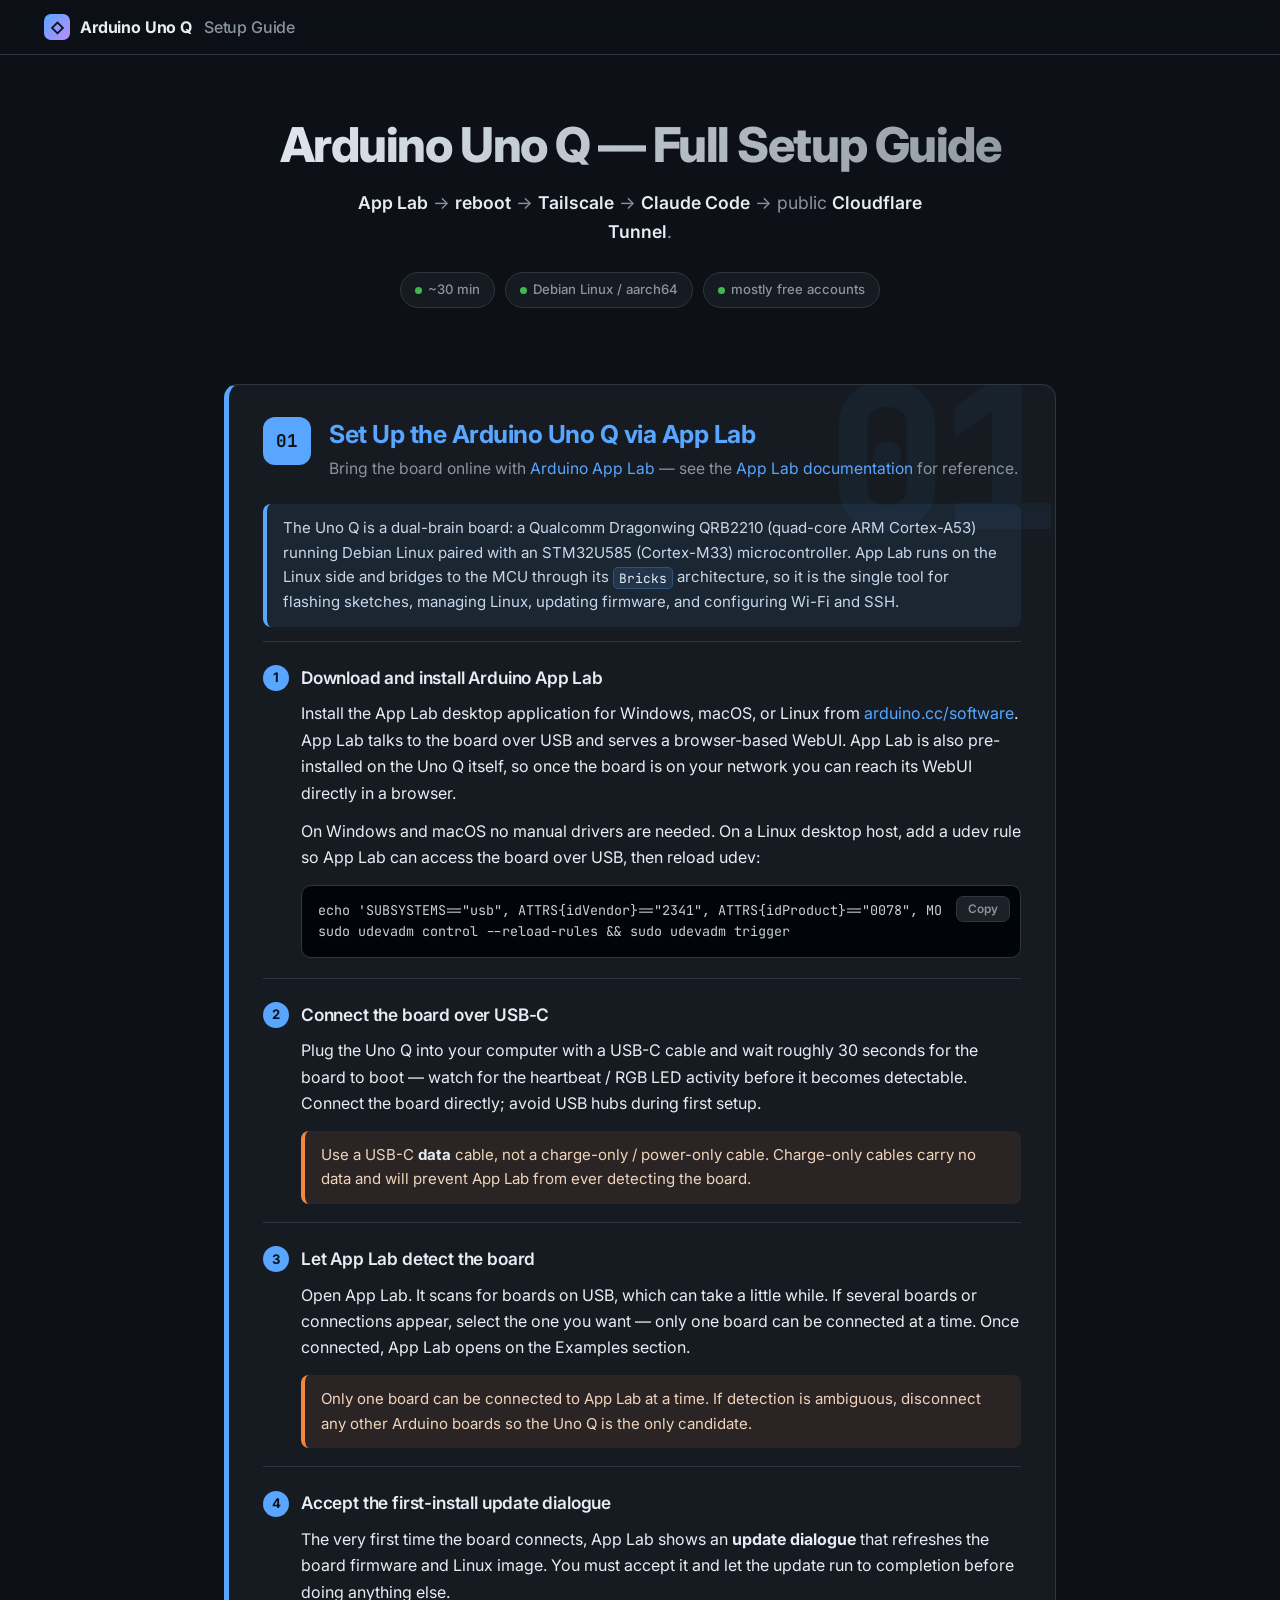
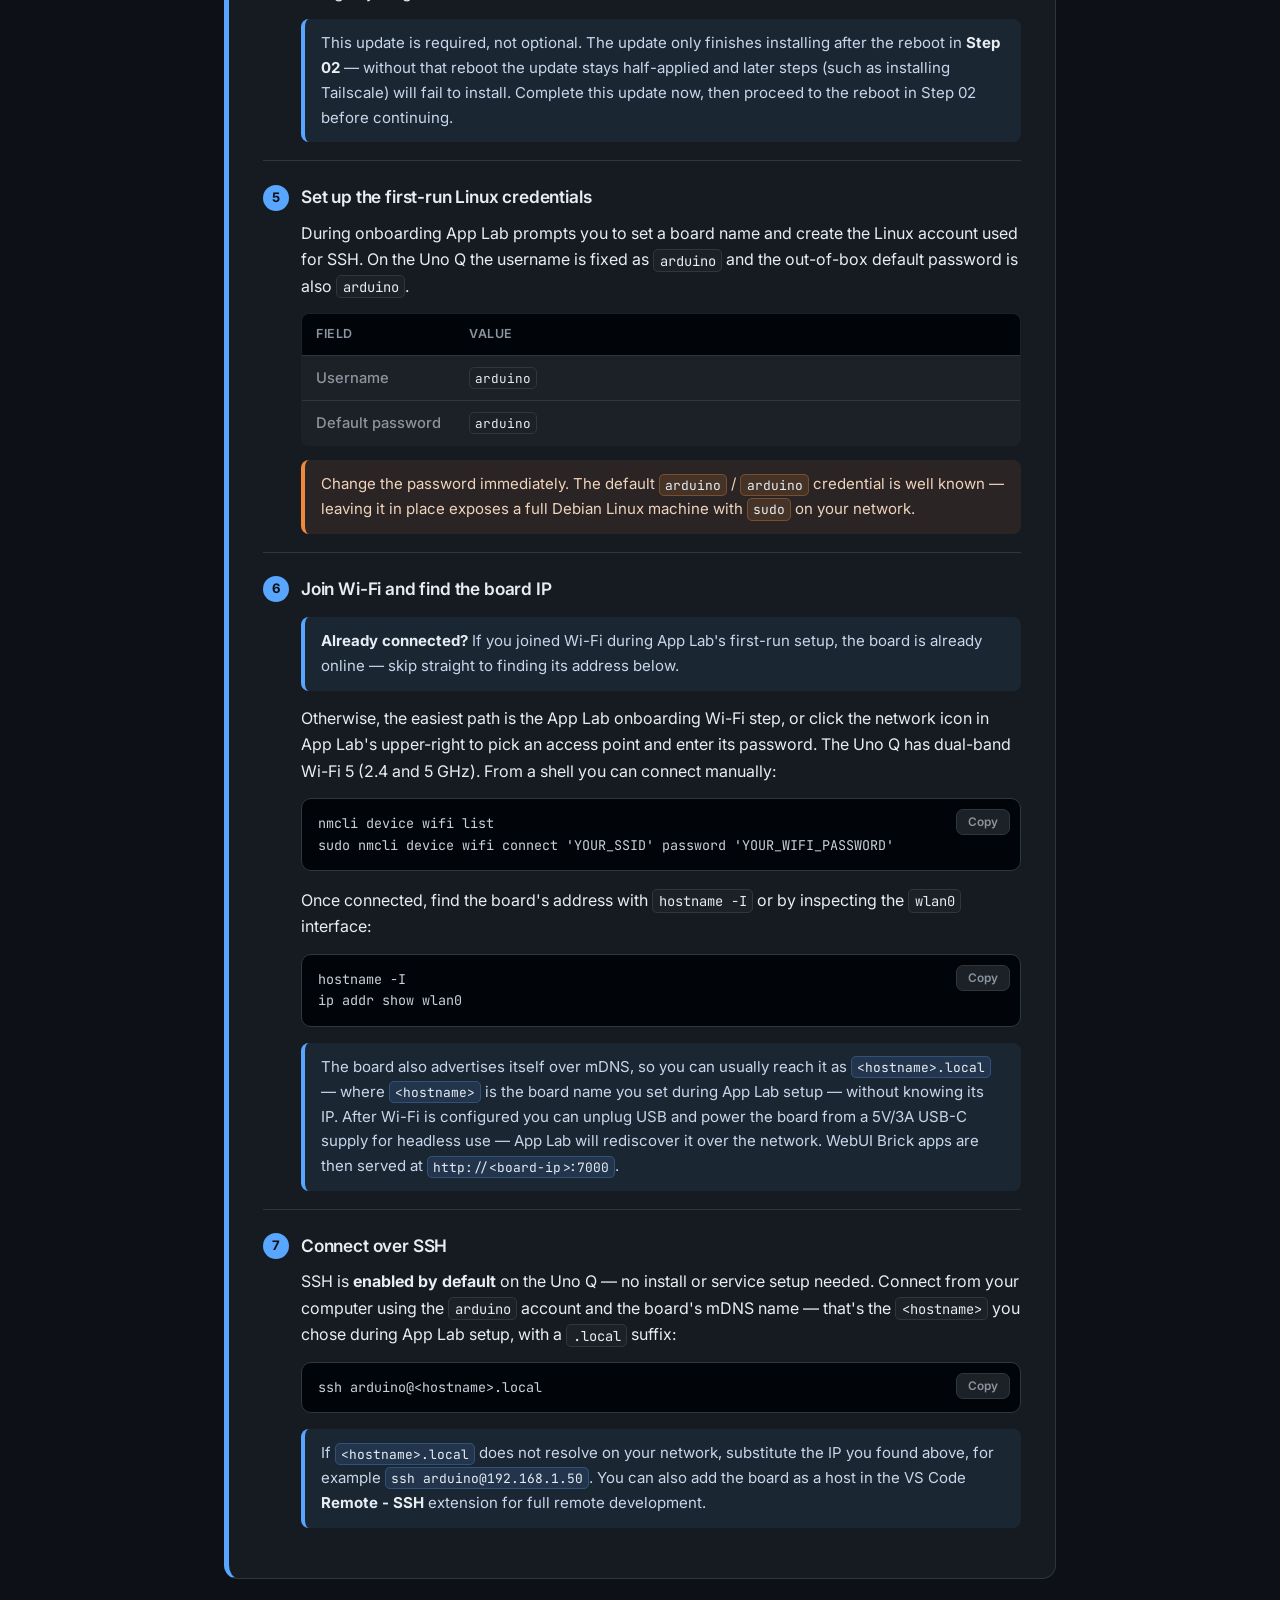
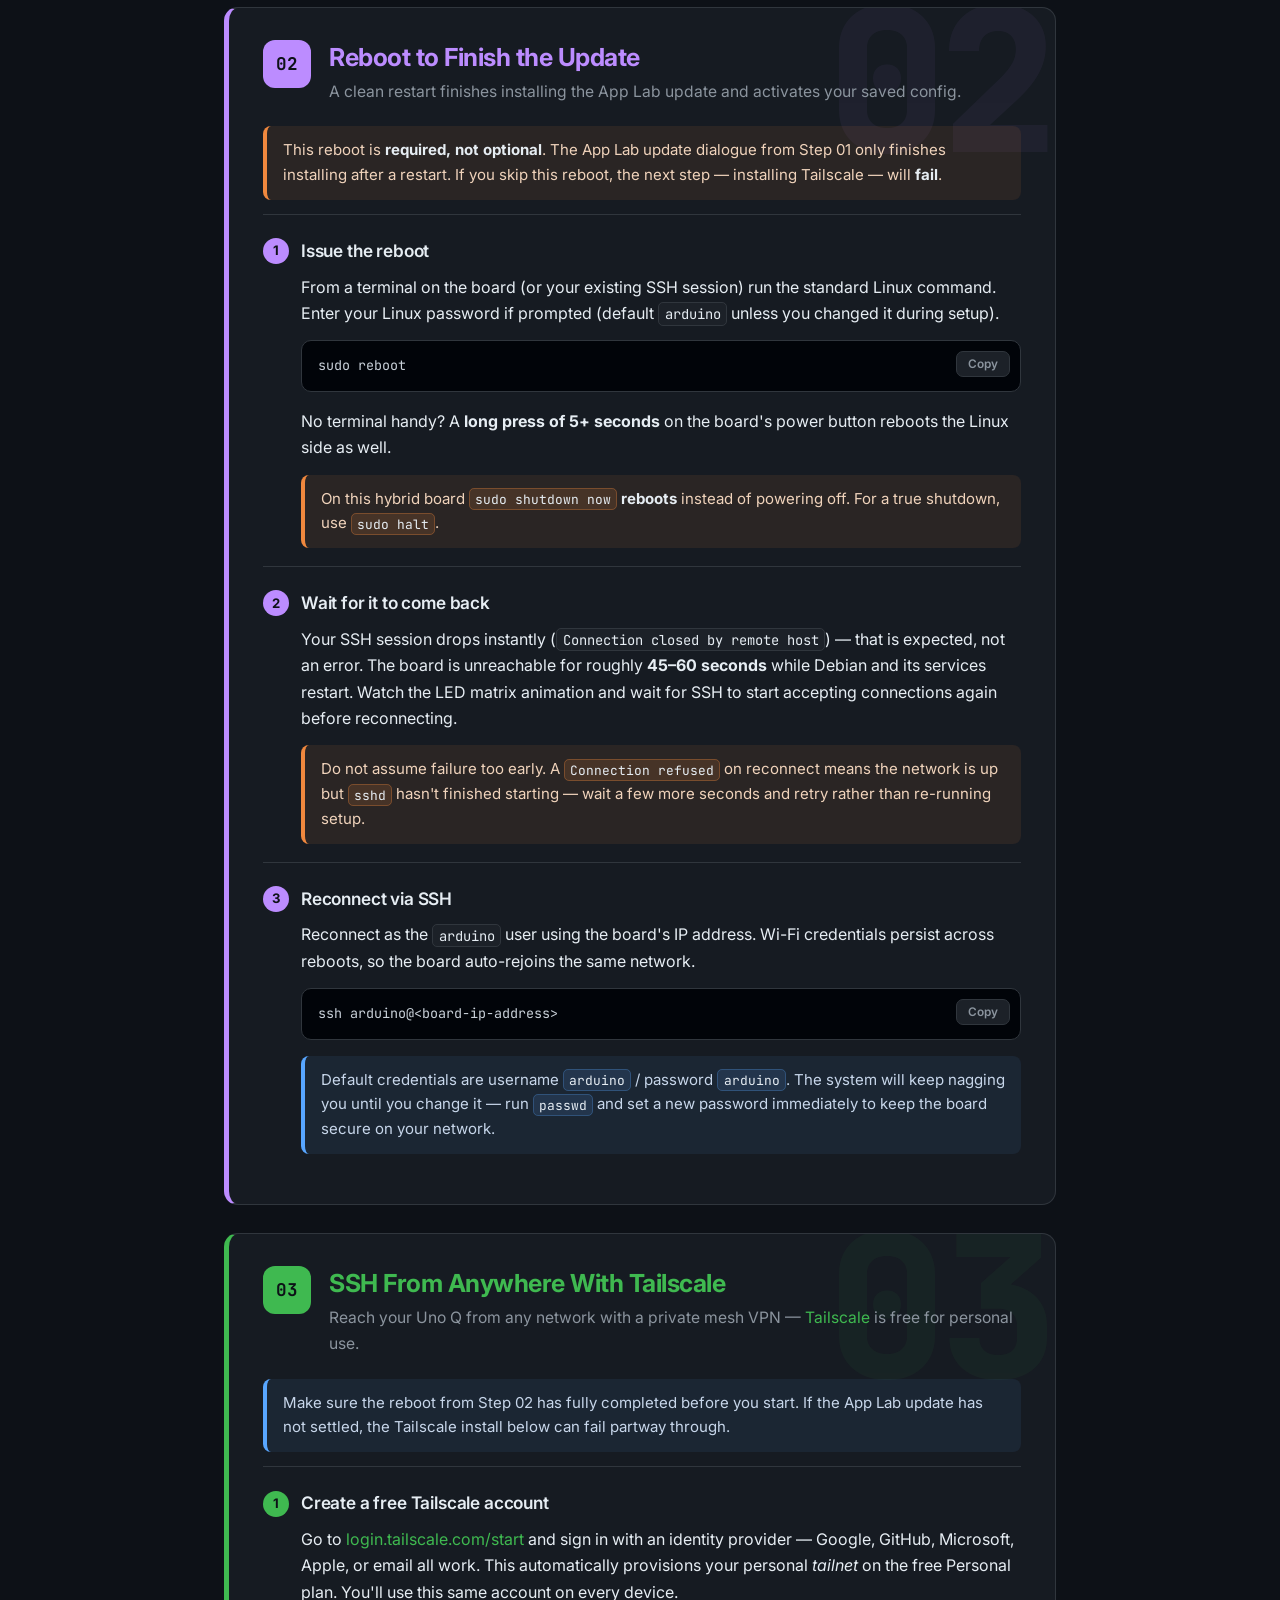
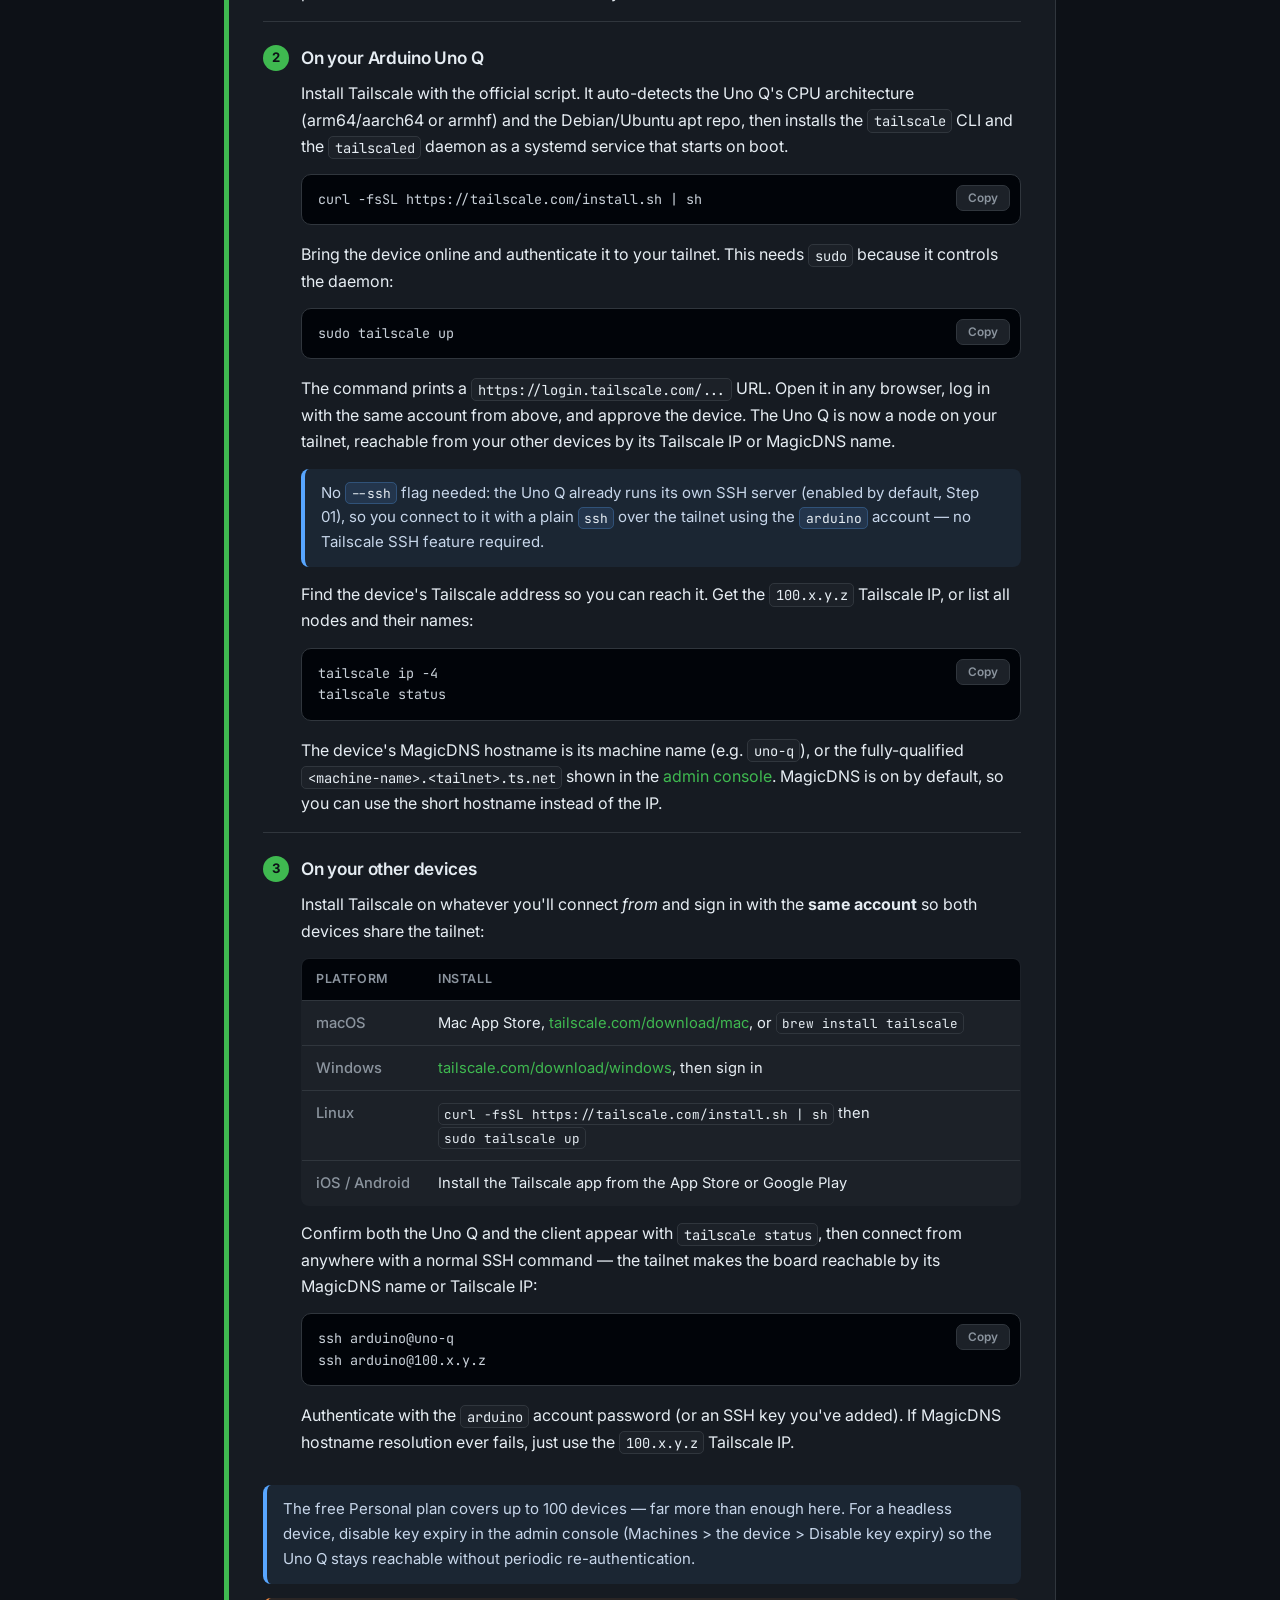
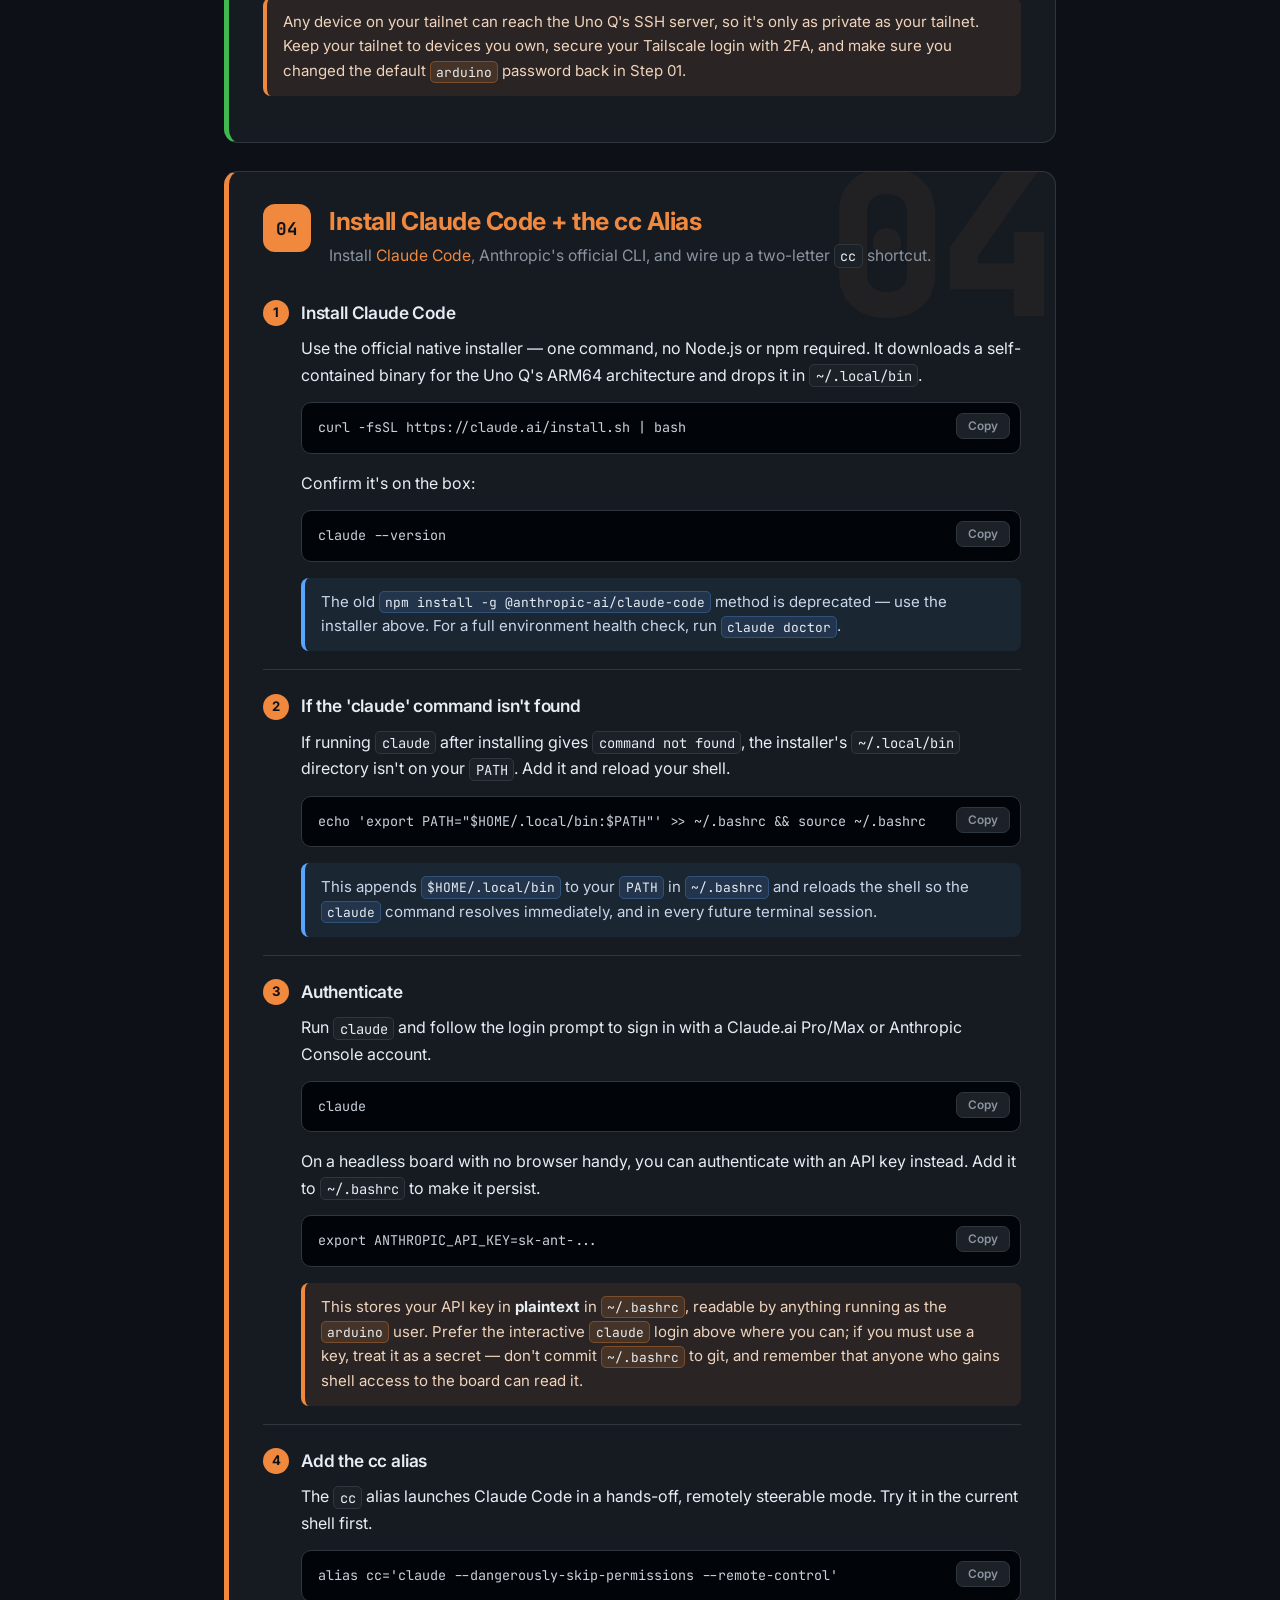
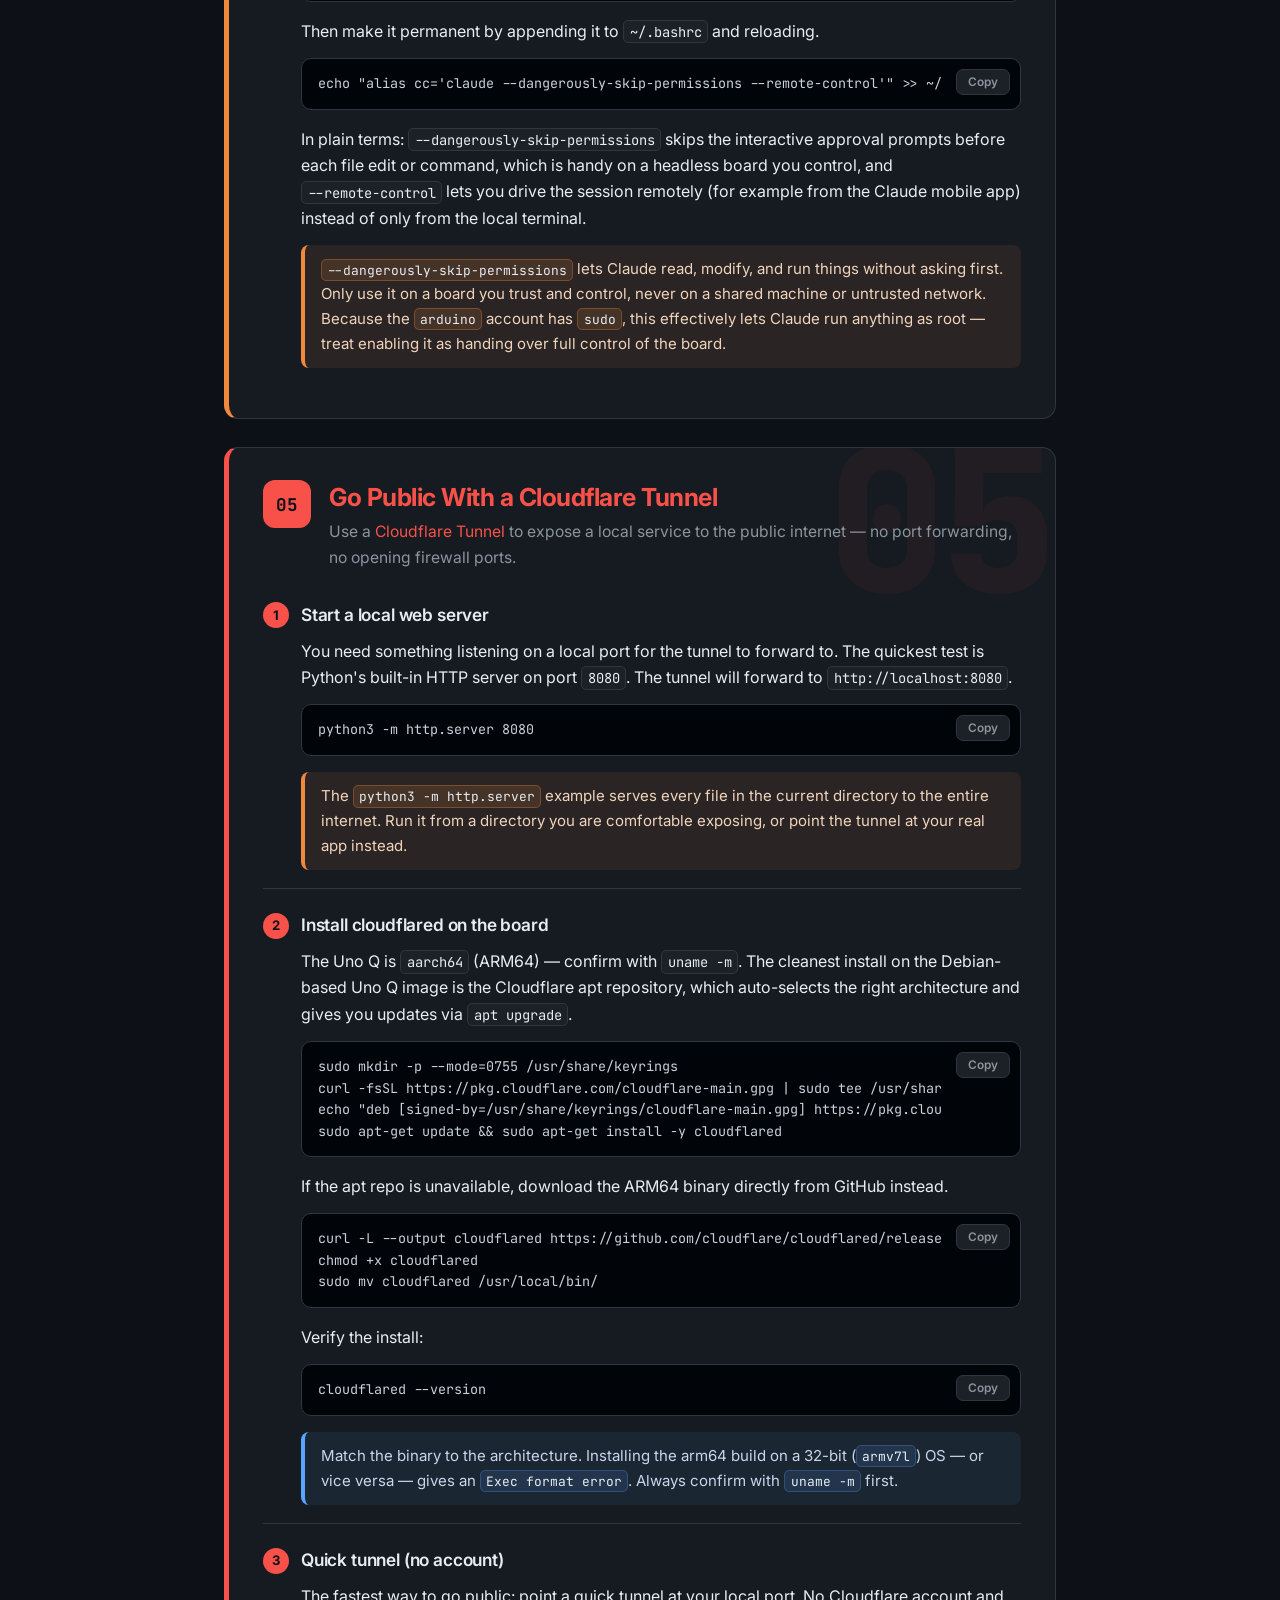
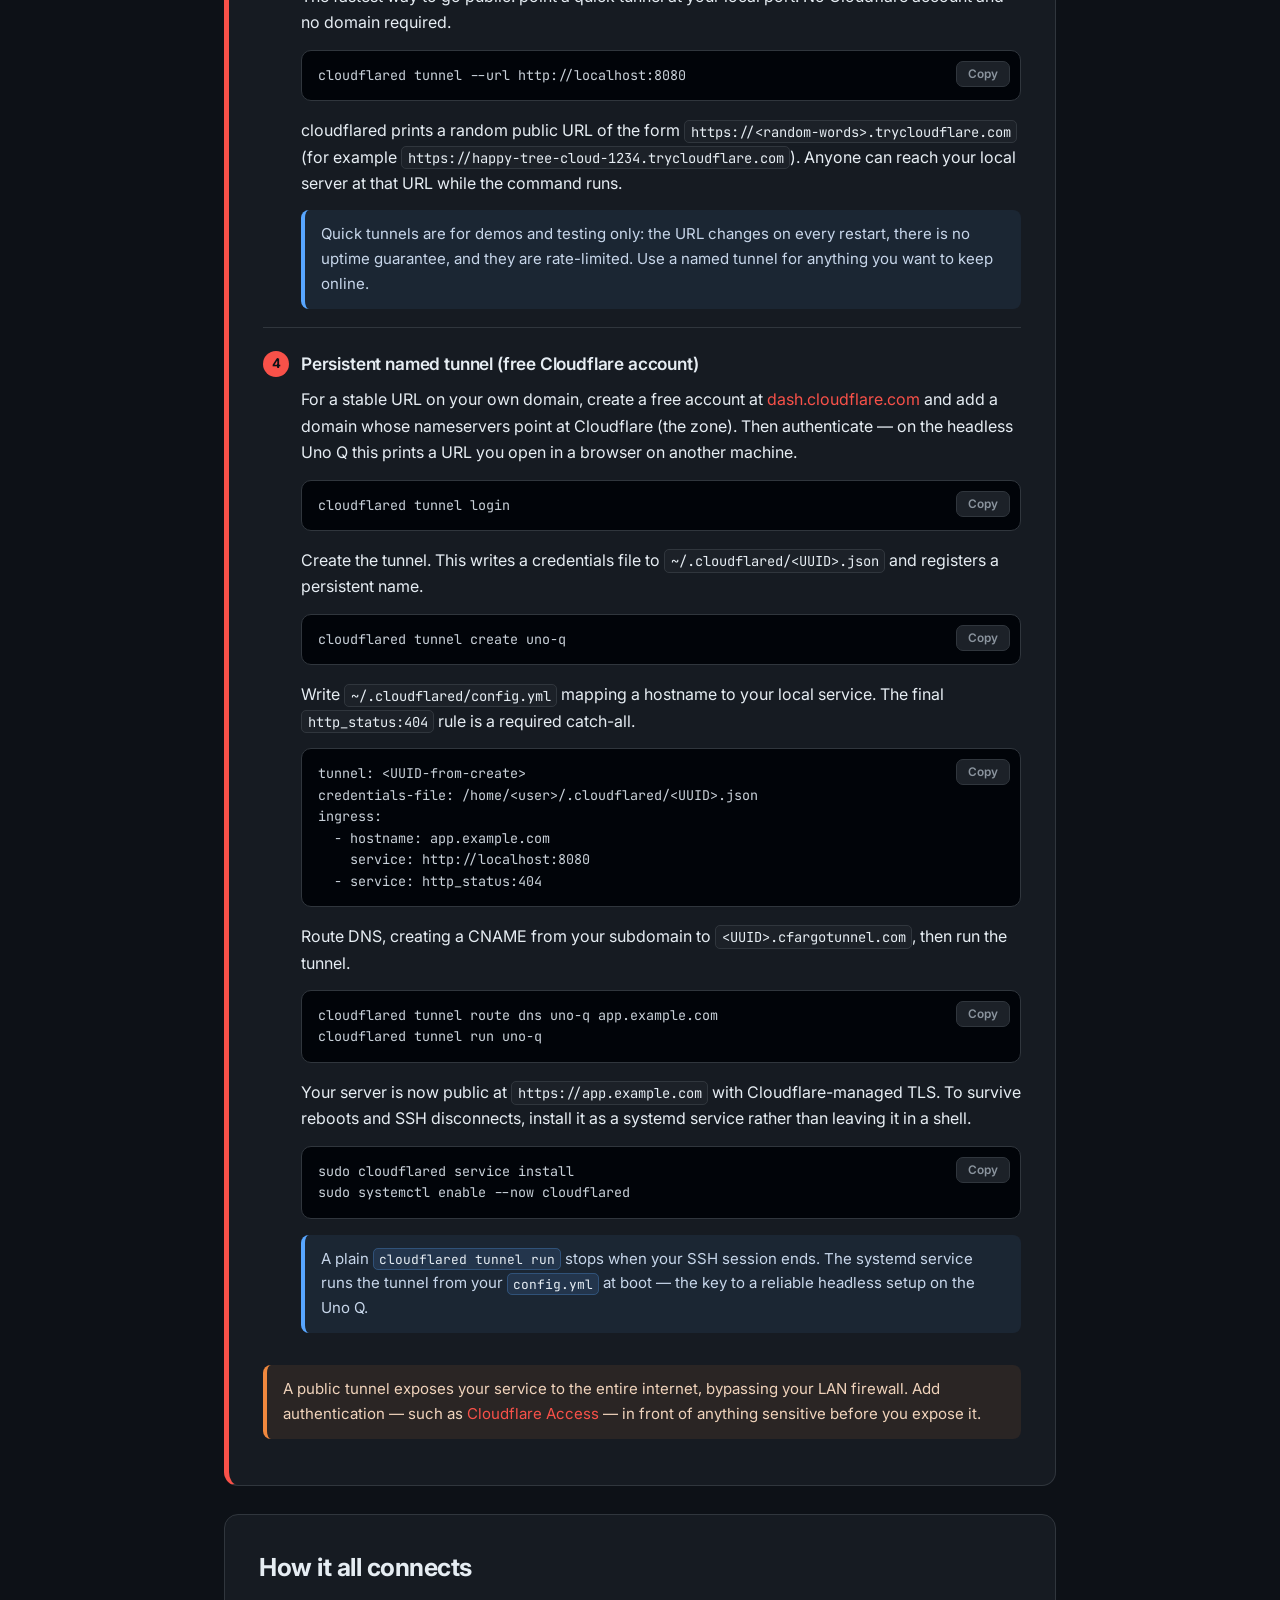
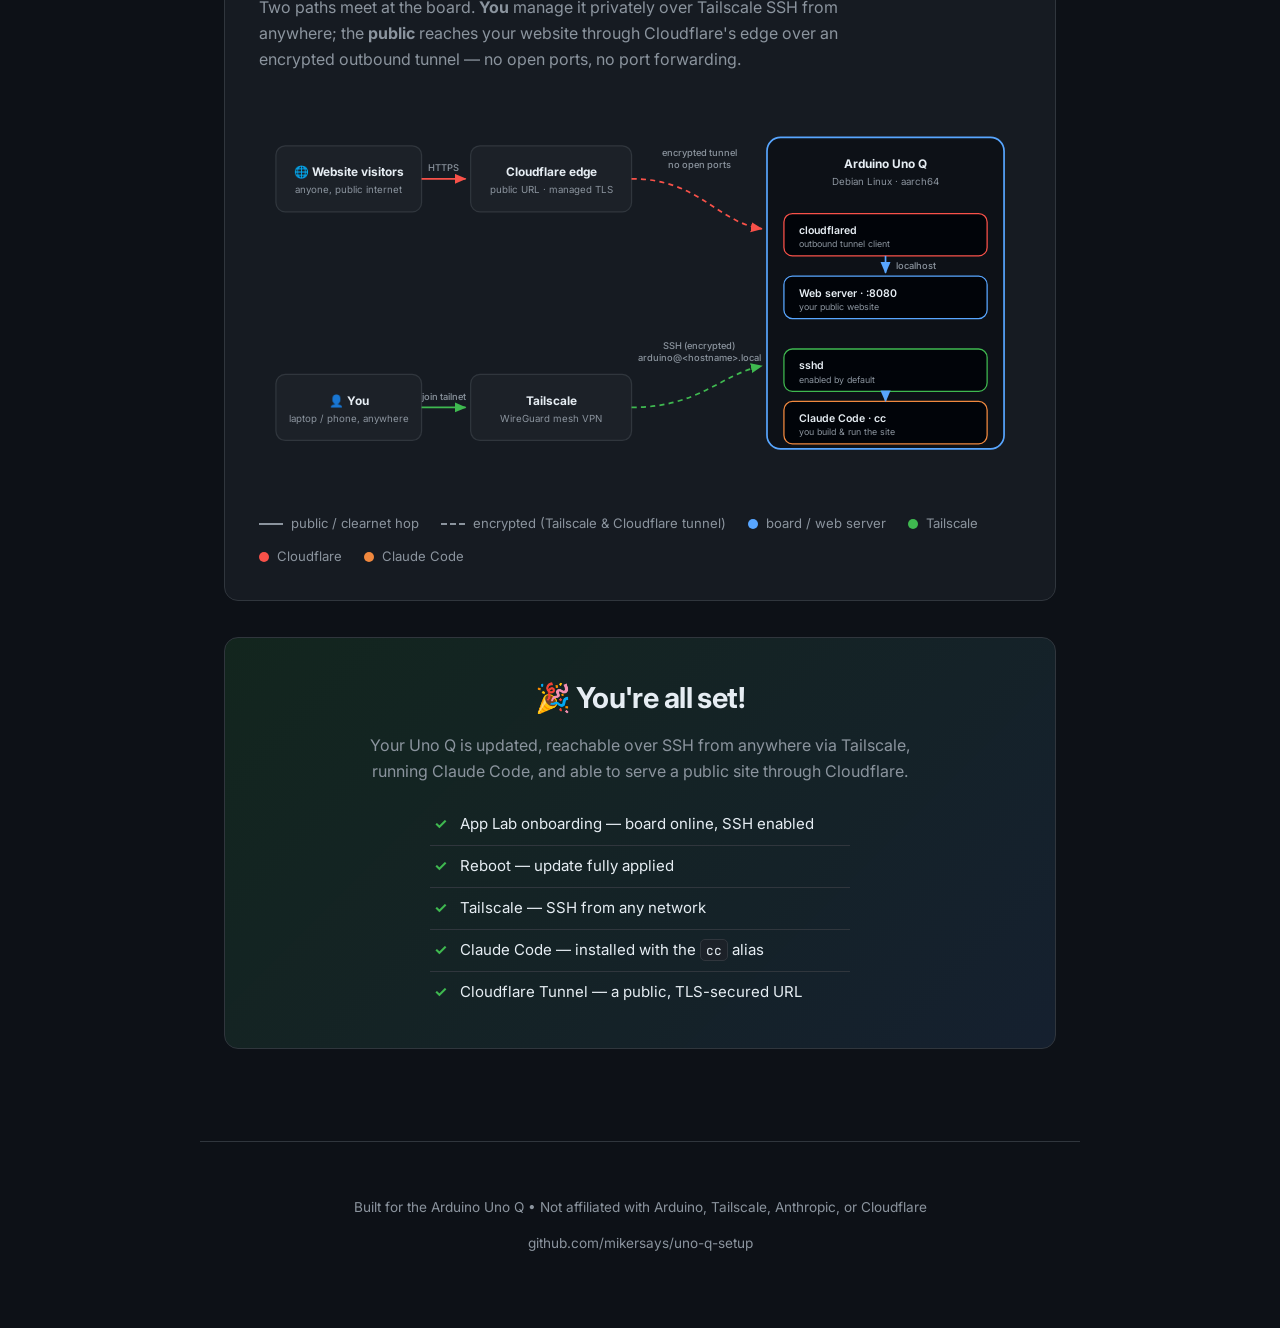
==== commit 7c649deb: "Add architecture overview diagram Inline SVG capstone before the completion banner showing how the p" ====
--- a/index.html
+++ b/index.html
@@ -556,6 +556,38 @@
     }
     footer a { color: var(--text-muted); }
     footer a:hover { color: var(--blue); }
+
+    /* ============ ARCHITECTURE DIAGRAM ============ */
+    .arch {
+      margin: 28px 0 8px;
+      background: var(--surface);
+      border: 1px solid var(--border);
+      border-radius: 14px;
+      padding: 32px 34px;
+    }
+    .arch h2 { margin: 0 0 6px; font-size: 1.55rem; letter-spacing: -0.02em; }
+    .arch > p { color: var(--text-muted); margin: 0 0 22px; max-width: 62ch; }
+    .arch-figure { width: 100%; overflow-x: auto; }
+    .arch svg { width: 100%; min-width: 600px; height: auto; display: block; }
+    .arch svg text { font-family: 'Inter', system-ui, -apple-system, sans-serif; }
+    .arch .d-box { fill: var(--surface-2); stroke: var(--border); stroke-width: 1.5; }
+    .arch .d-board { fill: var(--bg); stroke: var(--blue); stroke-width: 2; }
+    .arch .d-pill { fill: var(--code-bg); stroke-width: 1.5; }
+    .arch .d-title { fill: var(--text); font-weight: 700; font-size: 14px; }
+    .arch .d-sub { fill: var(--text-muted); font-size: 11.5px; }
+    .arch .d-ptitle { fill: var(--text); font-weight: 600; font-size: 12.5px; }
+    .arch .d-psub { fill: var(--text-muted); font-size: 10.5px; }
+    .arch .d-edge { fill: var(--text-muted); font-size: 11px; font-weight: 500; }
+    .arch .d-flow { fill: none; stroke-width: 2; }
+    .arch .d-enc { stroke-dasharray: 6 5; }
+    .arch-legend {
+      display: flex; flex-wrap: wrap; gap: 12px 22px;
+      margin-top: 20px; font-size: 0.82rem; color: var(--text-muted);
+    }
+    .arch-legend span { display: inline-flex; align-items: center; gap: 8px; }
+    .arch-legend .ln { width: 24px; border-top: 2px solid var(--text-muted); }
+    .arch-legend .ln.enc { border-top-style: dashed; }
+    .arch-legend .dot { width: 10px; height: 10px; border-radius: 50%; }
 
     /* ============ RESPONSIVE ============ */
     @media (max-width: 1320px) {
@@ -925,6 +957,98 @@
   </div>
 </section>
 
+    <section class="arch" id="overview" aria-labelledby="arch-h">
+      <h2 id="arch-h">How it all connects</h2>
+      <p>Two paths meet at the board. <strong>You</strong> manage it privately over Tailscale SSH from anywhere; the <strong>public</strong> reaches your website through Cloudflare's edge over an encrypted outbound tunnel &mdash; no open ports, no port forwarding.</p>
+      <div class="arch-figure">
+        <svg viewBox="0 0 900 470" role="img" aria-labelledby="arch-svg-t arch-svg-d">
+          <title id="arch-svg-t">Arduino Uno Q connectivity overview</title>
+          <desc id="arch-svg-d">Website visitors reach Cloudflare's edge over HTTPS, which forwards traffic through an encrypted outbound tunnel to cloudflared on the Arduino Uno Q, then to the local web server. Separately, you connect from any device over the Tailscale WireGuard mesh and SSH into the board to run Claude Code.</desc>
+          <defs>
+            <marker id="ah-r" markerWidth="9" markerHeight="9" refX="6.5" refY="3" orient="auto"><path d="M0,0 L7,3 L0,6 Z" fill="var(--red)"/></marker>
+            <marker id="ah-g" markerWidth="9" markerHeight="9" refX="6.5" refY="3" orient="auto"><path d="M0,0 L7,3 L0,6 Z" fill="var(--green)"/></marker>
+            <marker id="ah-b" markerWidth="9" markerHeight="9" refX="6.5" refY="3" orient="auto"><path d="M0,0 L7,3 L0,6 Z" fill="var(--blue)"/></marker>
+          </defs>
+
+          <!-- ===== PUBLIC SERVING PATH (top) ===== -->
+          <rect class="d-box" x="20" y="60" width="172" height="78" rx="11"/>
+          <text class="d-title" x="106" y="96" text-anchor="middle">🌐 Website visitors</text>
+          <text class="d-sub" x="106" y="116" text-anchor="middle">anyone, public internet</text>
+
+          <rect class="d-box" x="250" y="60" width="190" height="78" rx="11" stroke="var(--red)"/>
+          <text class="d-title" x="345" y="96" text-anchor="middle">Cloudflare edge</text>
+          <text class="d-sub" x="345" y="116" text-anchor="middle">public URL · managed TLS</text>
+
+          <!-- visitors -> cloudflare (public HTTPS) -->
+          <line class="d-flow" stroke="var(--red)" x1="192" y1="99" x2="244" y2="99" marker-end="url(#ah-r)"/>
+          <text class="d-edge" x="218" y="90" text-anchor="middle">HTTPS</text>
+
+          <!-- cloudflare -> board cloudflared (encrypted tunnel) -->
+          <path class="d-flow d-enc" stroke="var(--red)" d="M440,99 C520,99 540,150 594,158" marker-end="url(#ah-r)"/>
+          <text class="d-edge" x="520" y="72" text-anchor="middle">encrypted tunnel</text>
+          <text class="d-edge" x="520" y="86" text-anchor="middle">no open ports</text>
+
+          <!-- ===== PRIVATE CONTROL PATH (bottom) ===== -->
+          <rect class="d-box" x="20" y="330" width="172" height="78" rx="11"/>
+          <text class="d-title" x="106" y="366" text-anchor="middle">👤 You</text>
+          <text class="d-sub" x="106" y="386" text-anchor="middle">laptop / phone, anywhere</text>
+
+          <rect class="d-box" x="250" y="330" width="190" height="78" rx="11" stroke="var(--green)"/>
+          <text class="d-title" x="345" y="366" text-anchor="middle">Tailscale</text>
+          <text class="d-sub" x="345" y="386" text-anchor="middle">WireGuard mesh VPN</text>
+
+          <!-- you -> tailscale -->
+          <line class="d-flow" stroke="var(--green)" x1="192" y1="369" x2="244" y2="369" marker-end="url(#ah-g)"/>
+          <text class="d-edge" x="218" y="360" text-anchor="middle">join tailnet</text>
+
+          <!-- tailscale -> board sshd (encrypted) -->
+          <path class="d-flow d-enc" stroke="var(--green)" d="M440,369 C520,369 545,330 594,320" marker-end="url(#ah-g)"/>
+          <text class="d-edge" x="520" y="300" text-anchor="middle">SSH (encrypted)</text>
+          <text class="d-edge" x="520" y="314" text-anchor="middle">arduino@&lt;hostname&gt;.local</text>
+
+          <!-- ===== THE BOARD ===== -->
+          <rect class="d-board" x="600" y="50" width="280" height="368" rx="16"/>
+          <text class="d-title" x="740" y="86" text-anchor="middle" font-size="16">Arduino Uno Q</text>
+          <text class="d-sub" x="740" y="106" text-anchor="middle">Debian Linux · aarch64</text>
+
+          <!-- cloudflared pill -->
+          <rect class="d-pill" x="620" y="140" width="240" height="50" rx="10" stroke="var(--red)"/>
+          <text class="d-ptitle" x="638" y="164">cloudflared</text>
+          <text class="d-psub" x="638" y="180">outbound tunnel client</text>
+
+          <!-- web server pill -->
+          <rect class="d-pill" x="620" y="214" width="240" height="50" rx="10" stroke="var(--blue)"/>
+          <text class="d-ptitle" x="638" y="238">Web server · :8080</text>
+          <text class="d-psub" x="638" y="254">your public website</text>
+
+          <!-- cloudflared -> web server (localhost) -->
+          <line class="d-flow" stroke="var(--blue)" x1="740" y1="190" x2="740" y2="210" marker-end="url(#ah-b)"/>
+          <text class="d-edge" x="752" y="206" text-anchor="start">localhost</text>
+
+          <!-- sshd pill -->
+          <rect class="d-pill" x="620" y="300" width="240" height="50" rx="10" stroke="var(--green)"/>
+          <text class="d-ptitle" x="638" y="324">sshd</text>
+          <text class="d-psub" x="638" y="340">enabled by default</text>
+
+          <!-- claude code pill -->
+          <rect class="d-pill" x="620" y="362" width="240" height="50" rx="10" stroke="var(--orange)"/>
+          <text class="d-ptitle" x="638" y="386">Claude Code · cc</text>
+          <text class="d-psub" x="638" y="402">you build &amp; run the site</text>
+
+          <!-- sshd -> claude code -->
+          <line class="d-flow" stroke="var(--orange)" x1="740" y1="350" x2="740" y2="362" marker-end="url(#ah-b)"/>
+        </svg>
+      </div>
+      <div class="arch-legend">
+        <span><i class="ln"></i> public / clearnet hop</span>
+        <span><i class="ln enc"></i> encrypted (Tailscale &amp; Cloudflare tunnel)</span>
+        <span><i class="dot" style="background:var(--blue)"></i> board / web server</span>
+        <span><i class="dot" style="background:var(--green)"></i> Tailscale</span>
+        <span><i class="dot" style="background:var(--red)"></i> Cloudflare</span>
+        <span><i class="dot" style="background:var(--orange)"></i> Claude Code</span>
+      </div>
+    </section>
+
     <div class="done-banner">
       <h2>🎉 You're all set!</h2>
       <p>Your Uno Q is updated, reachable over SSH from anywhere via Tailscale, running Claude Code, and able to serve a public site through Cloudflare.</p>
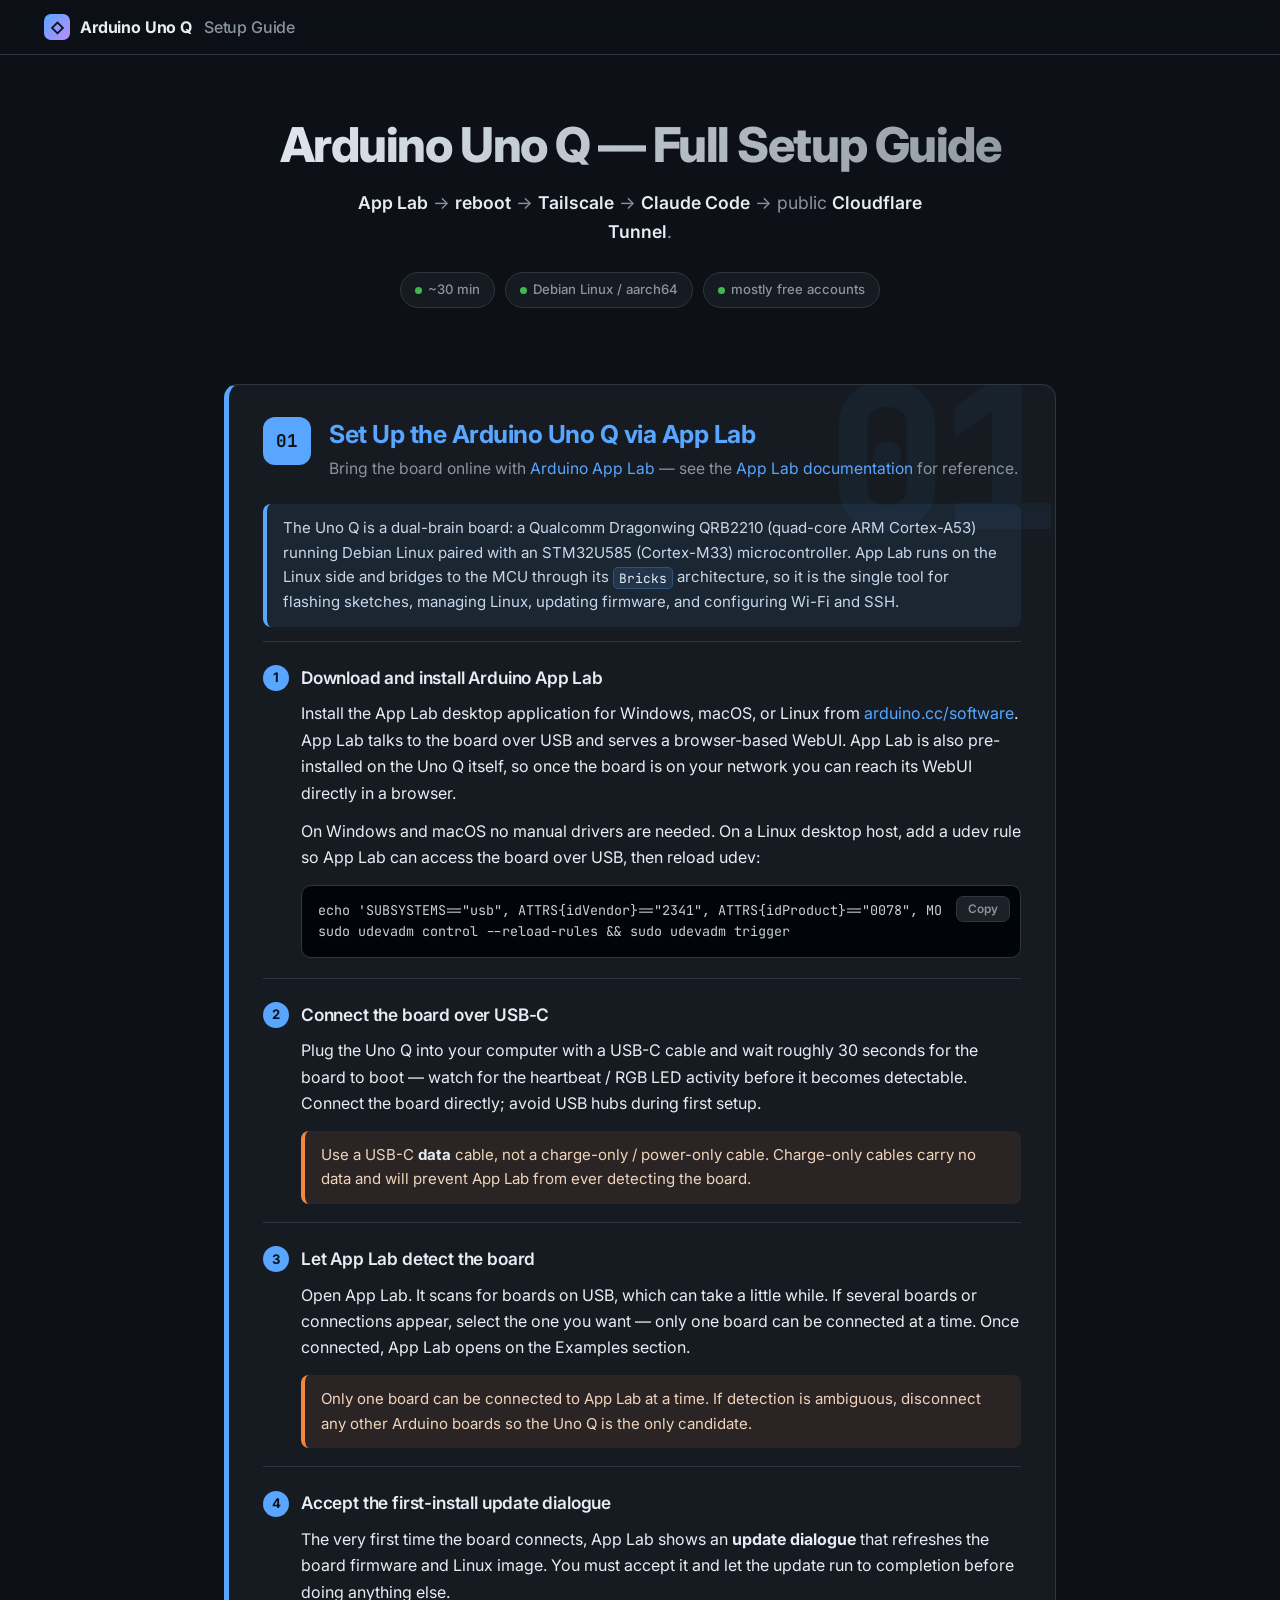
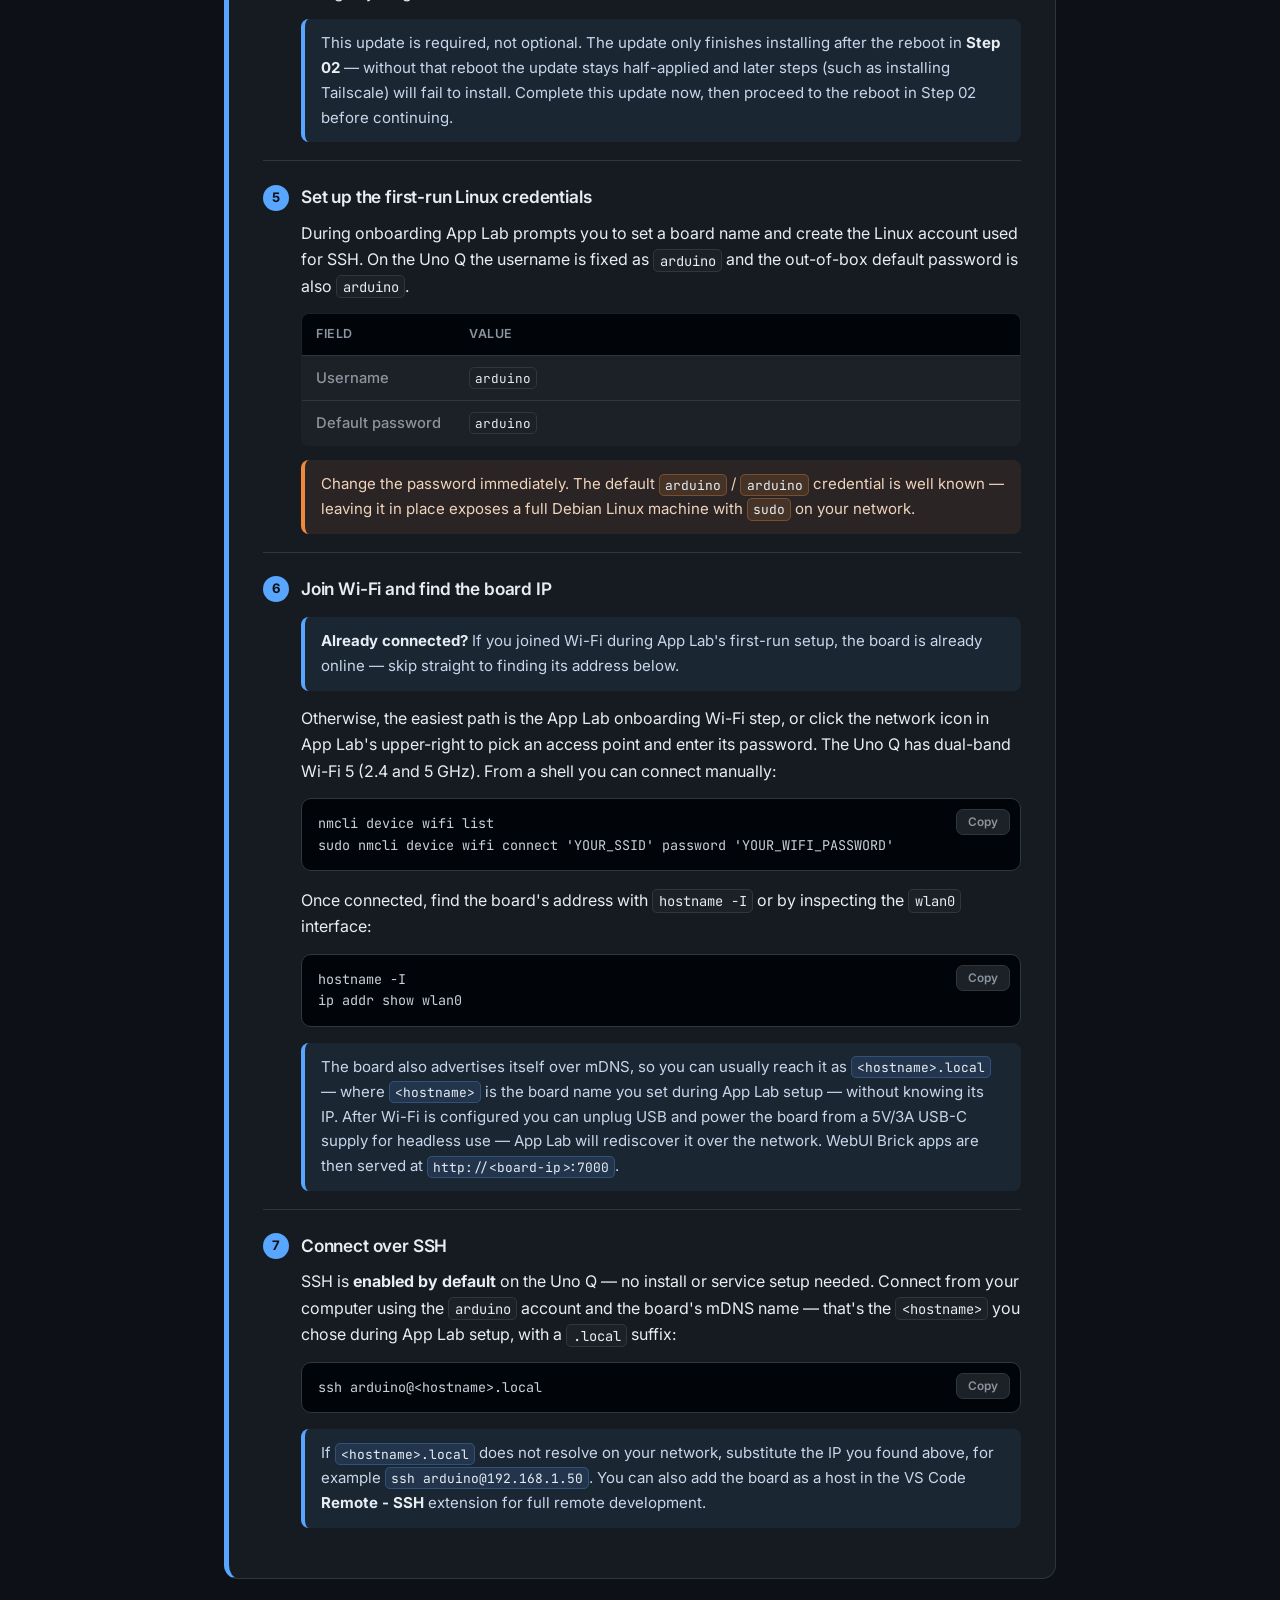
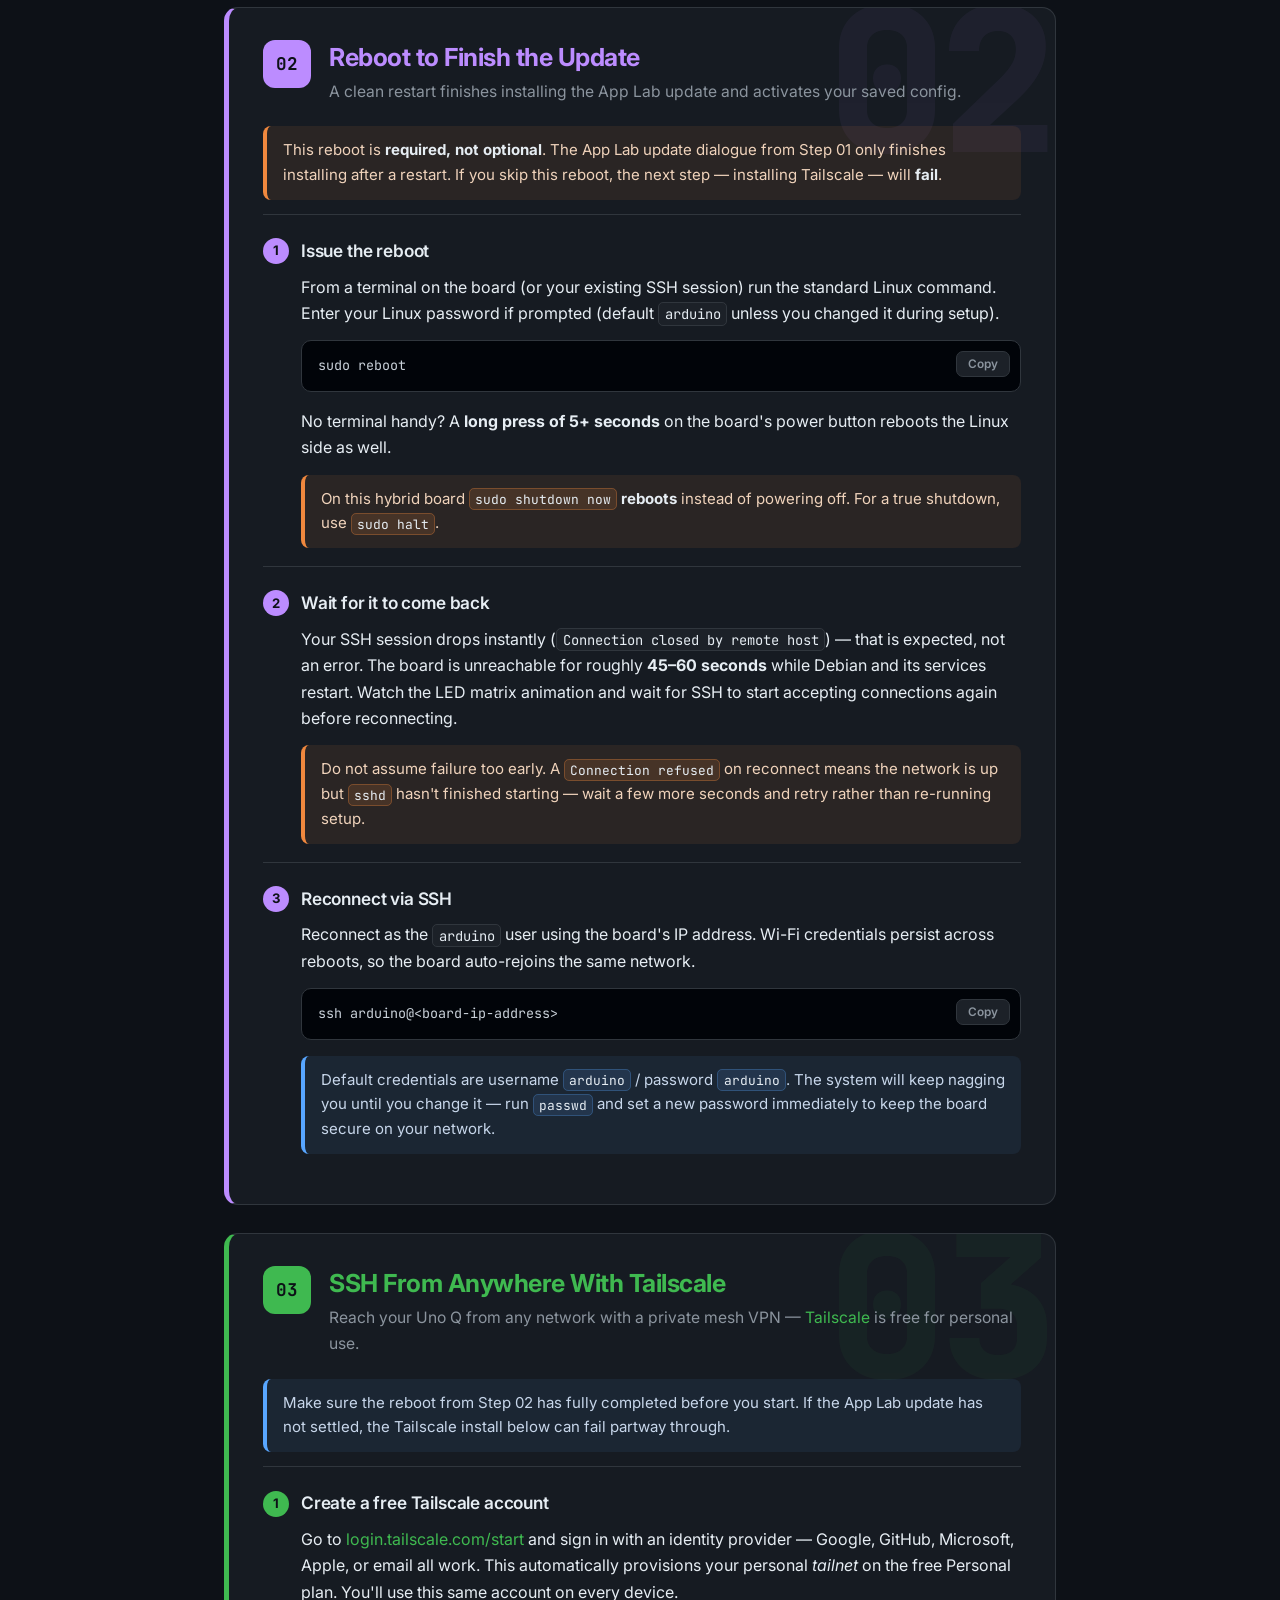
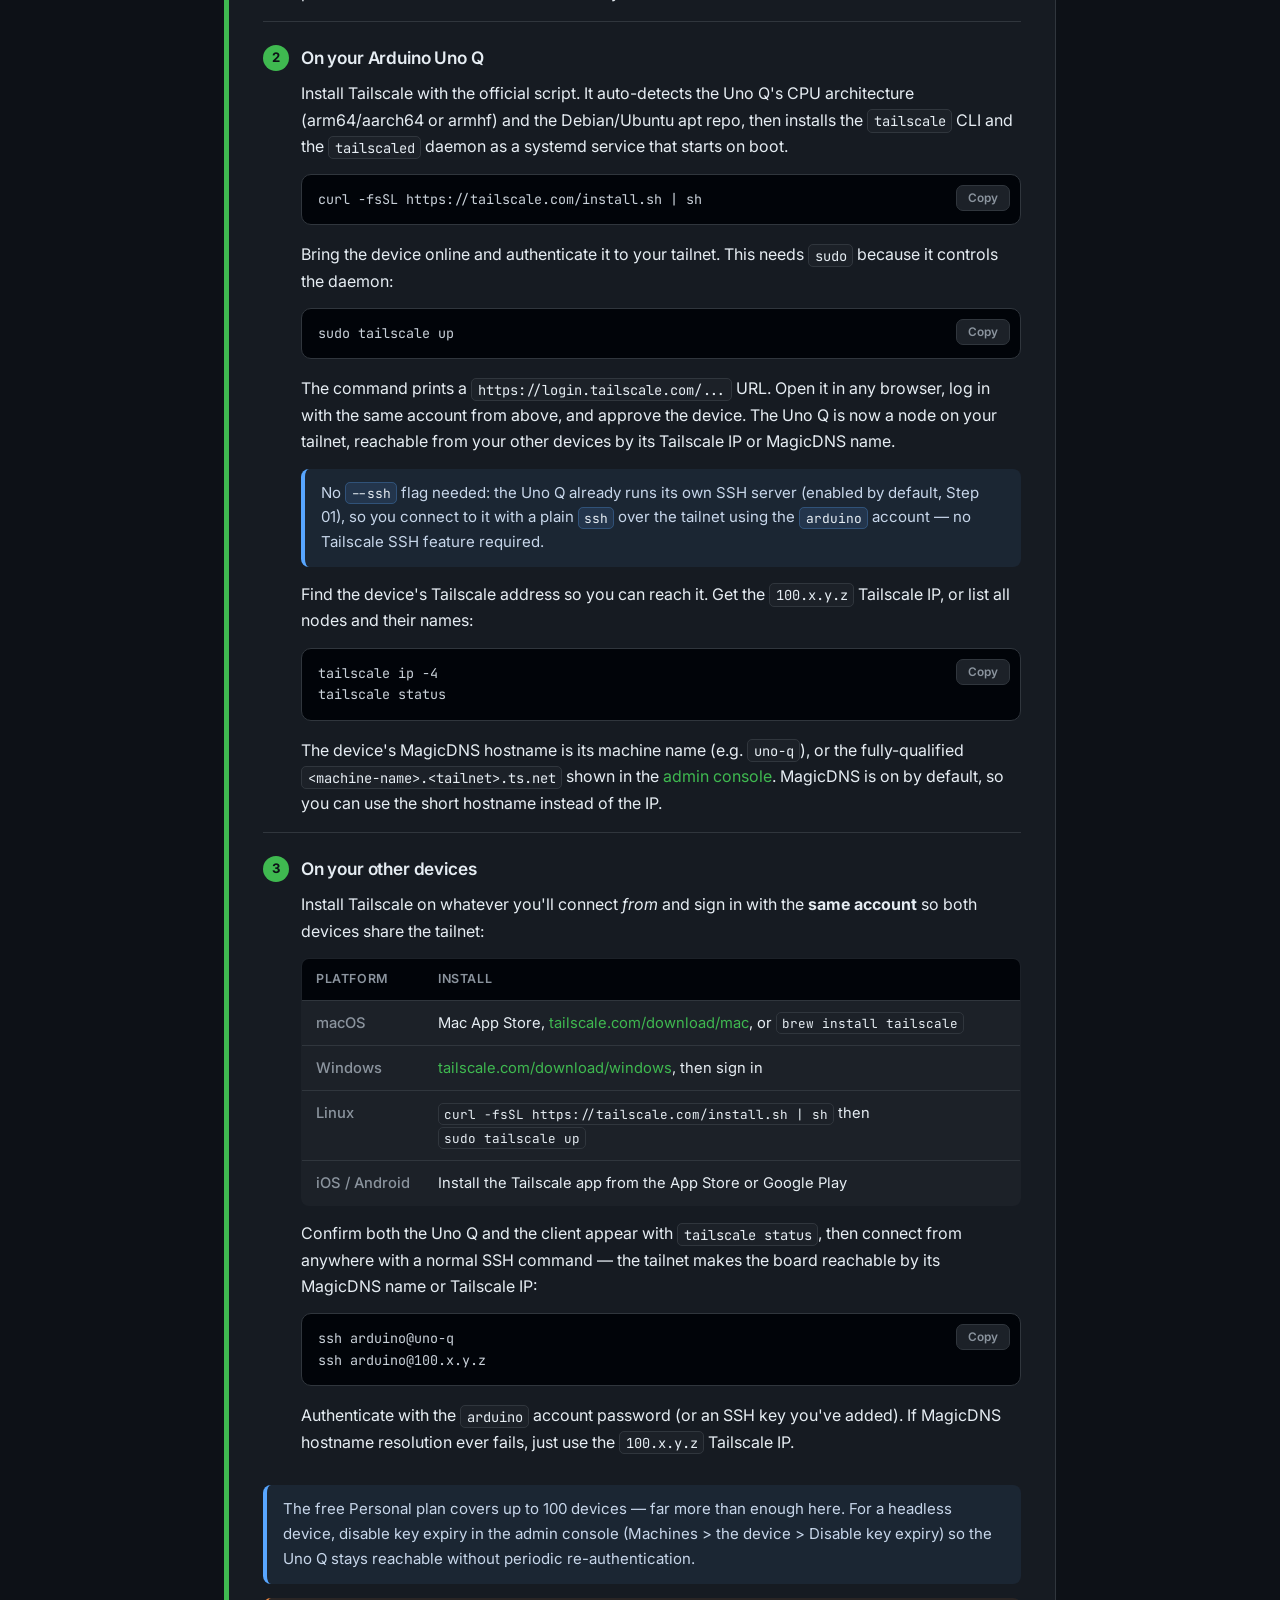
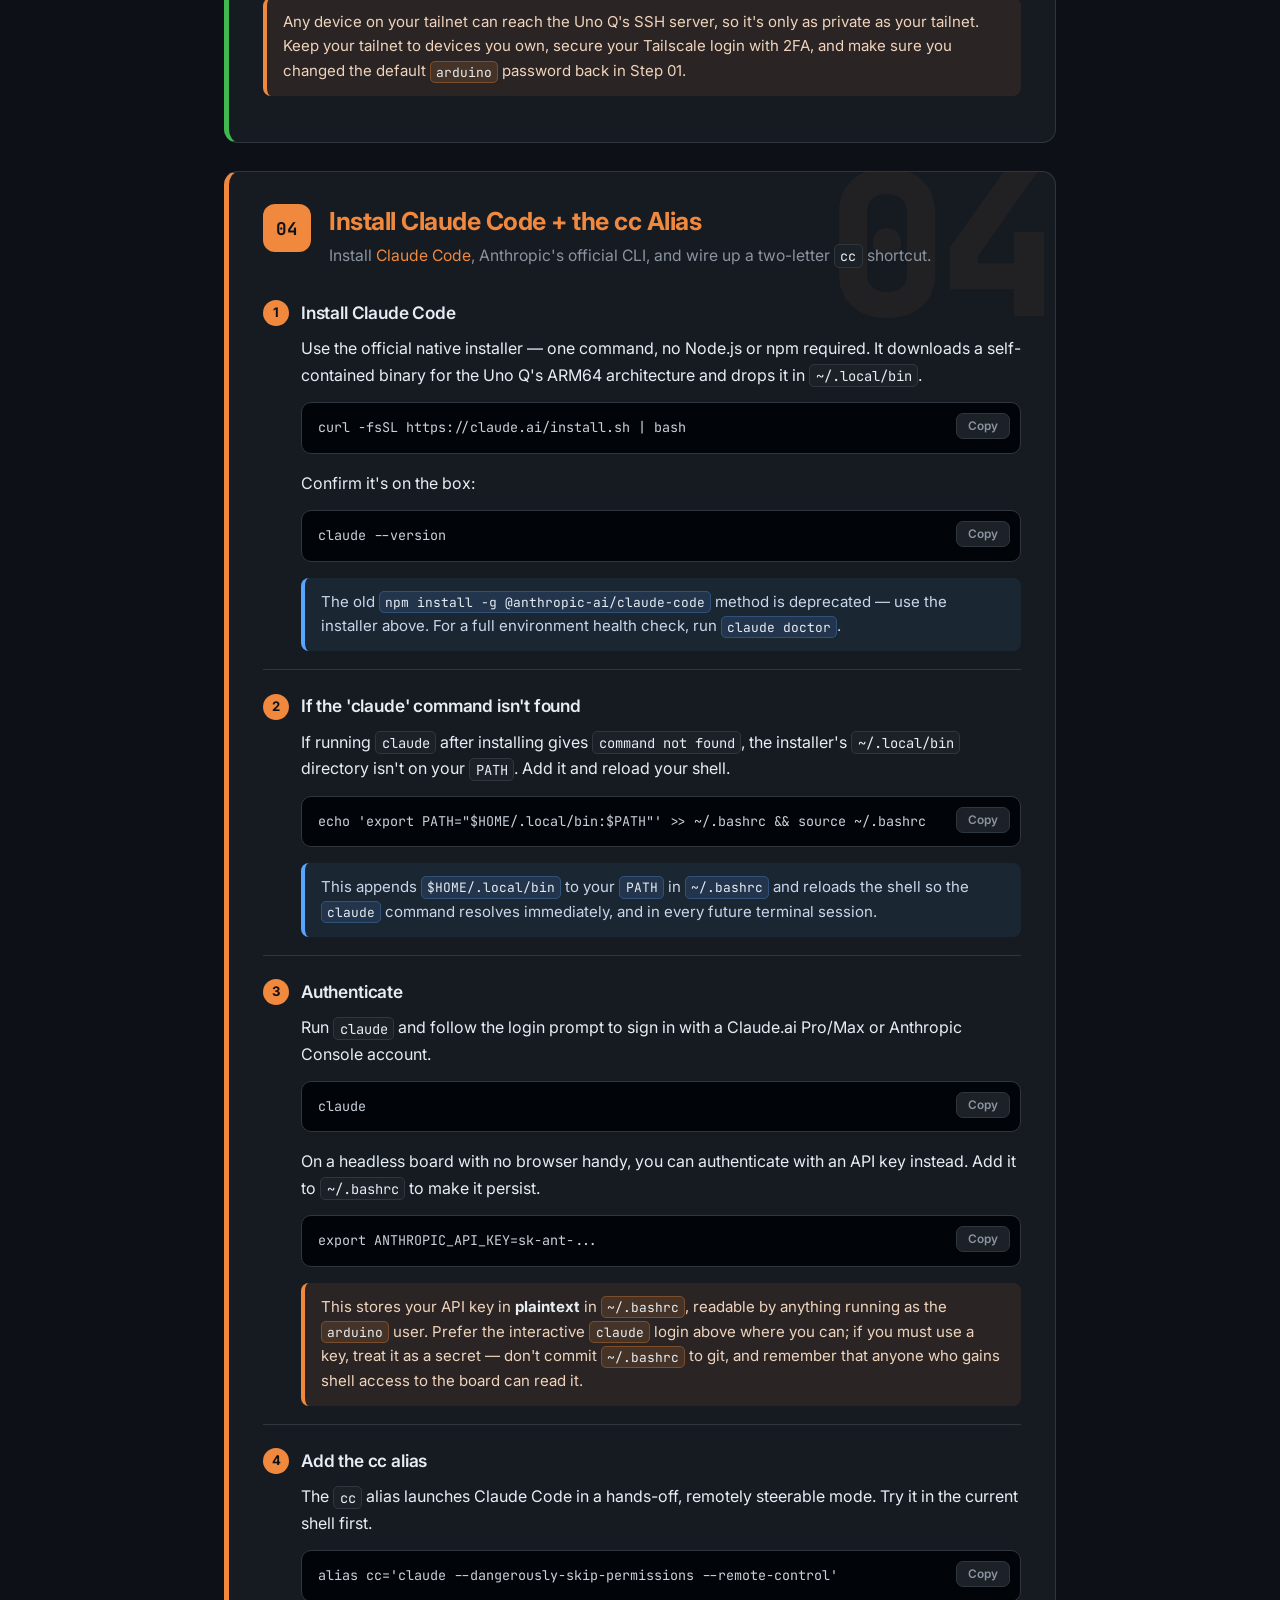
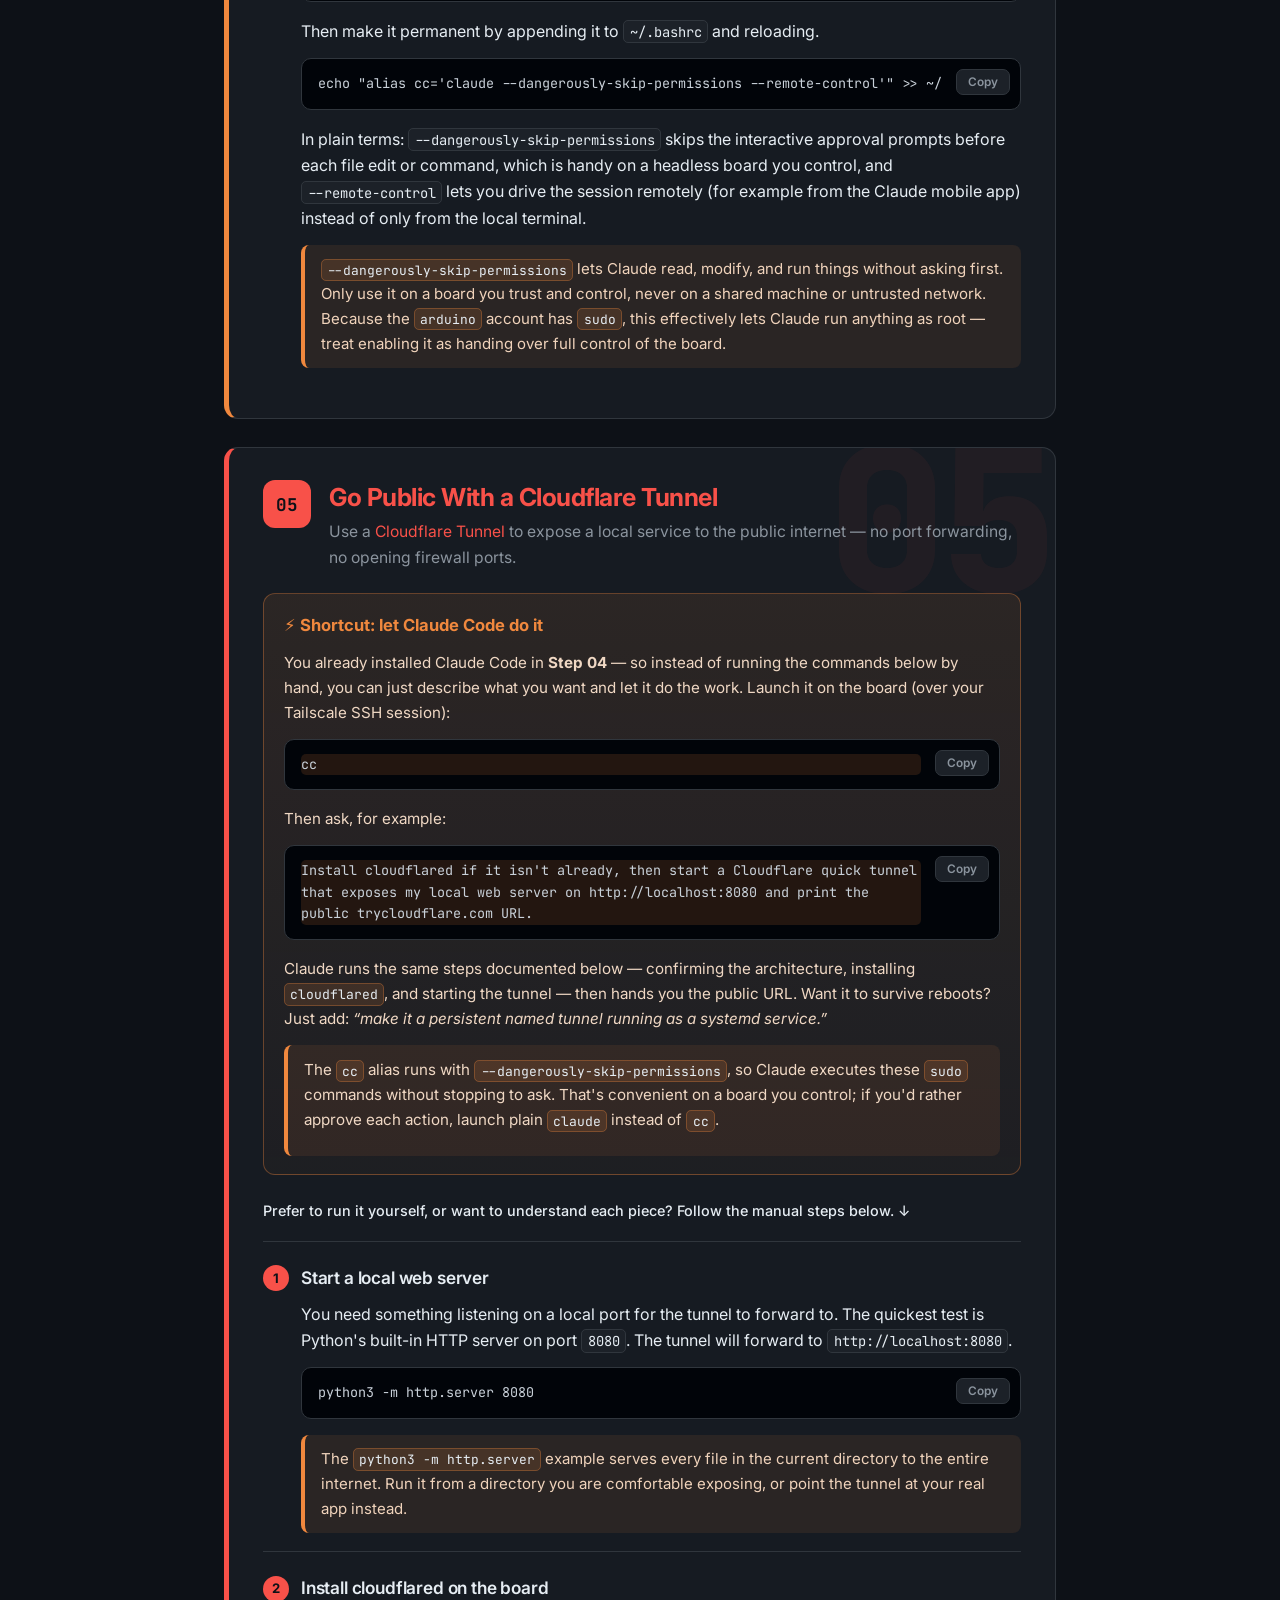
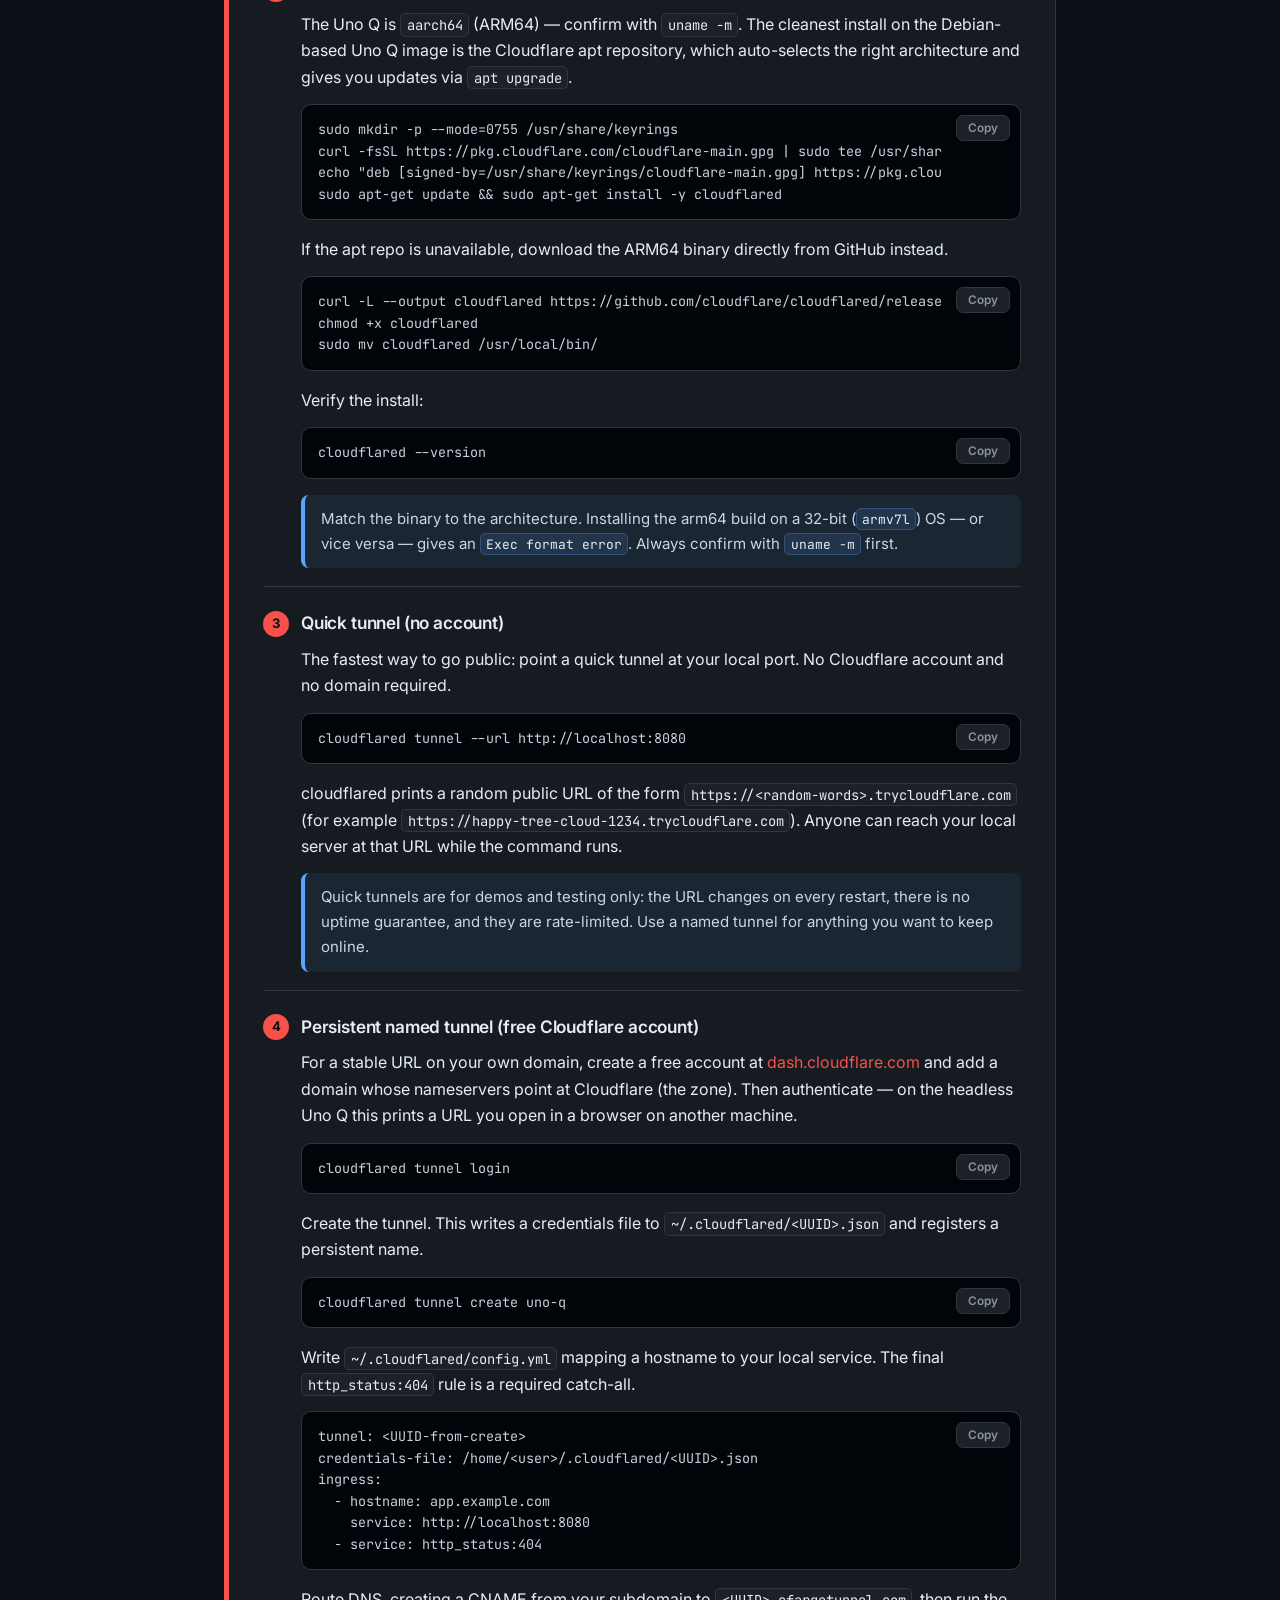
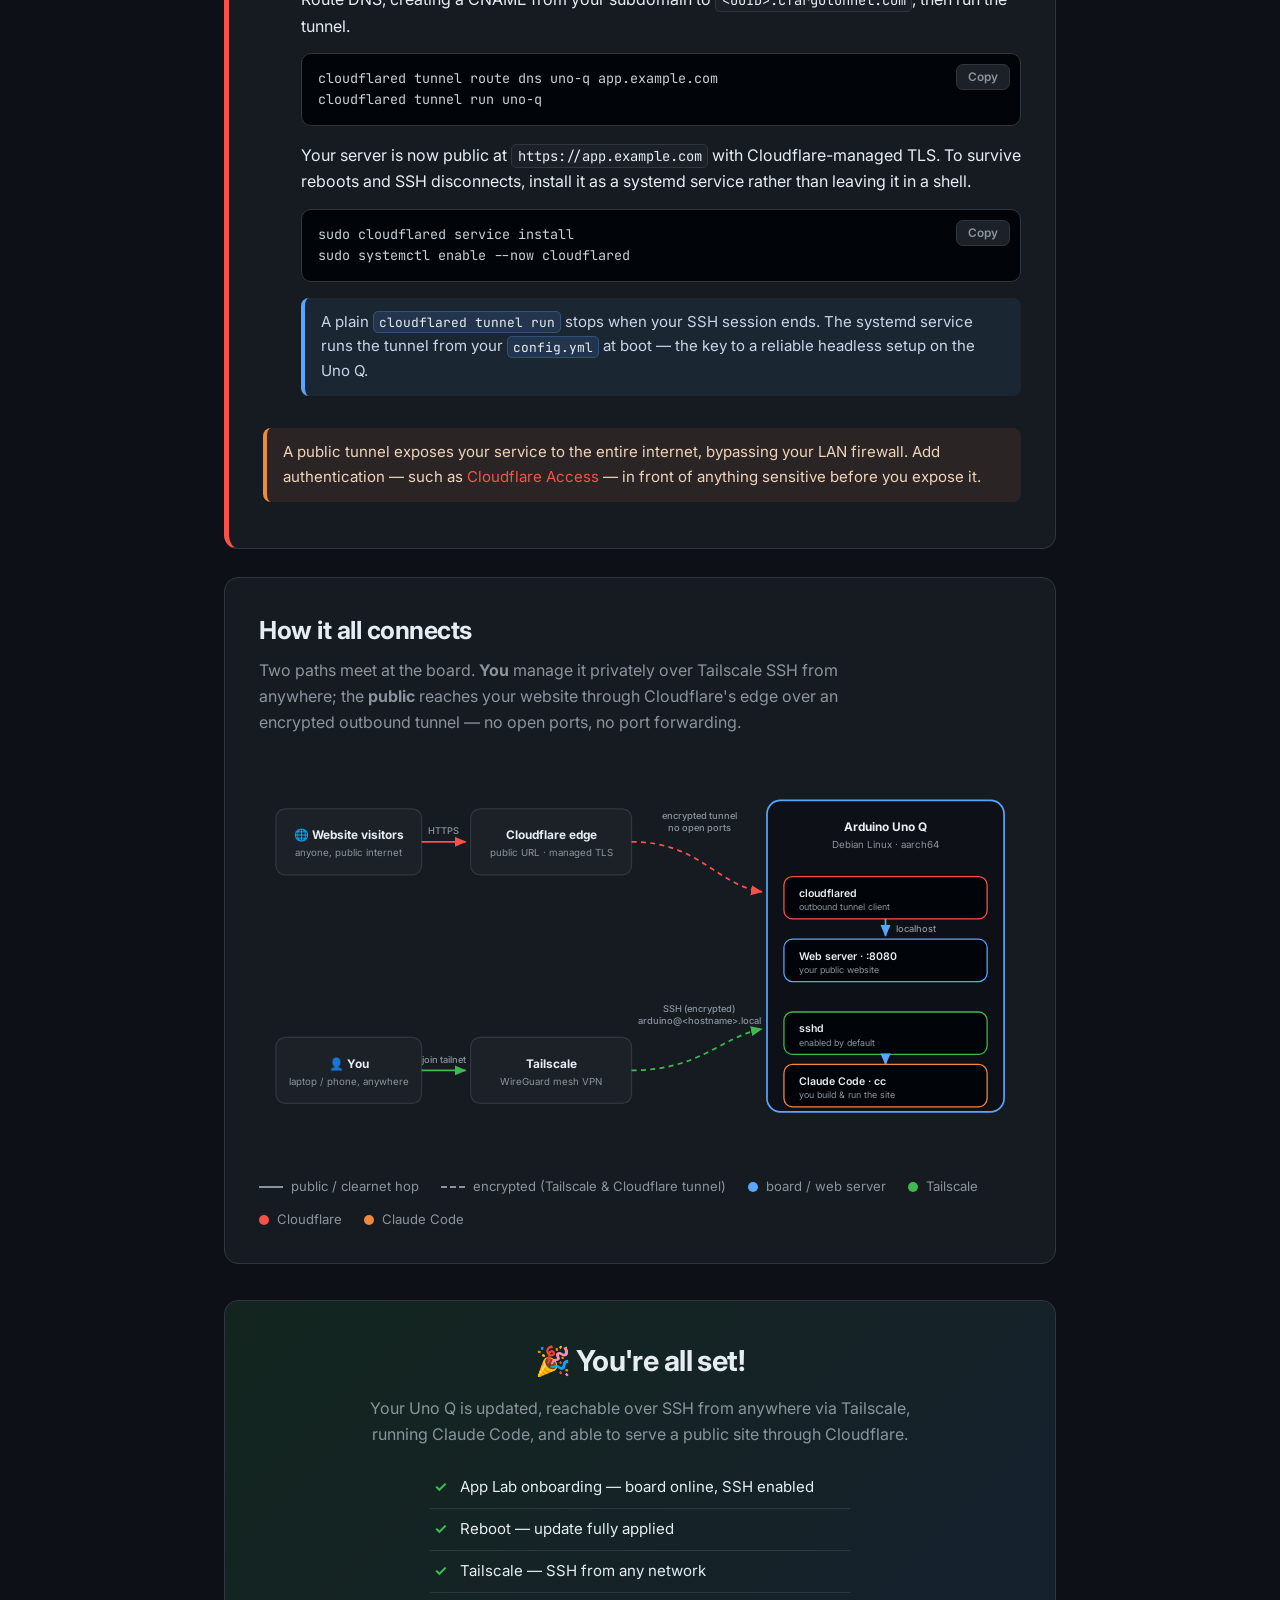
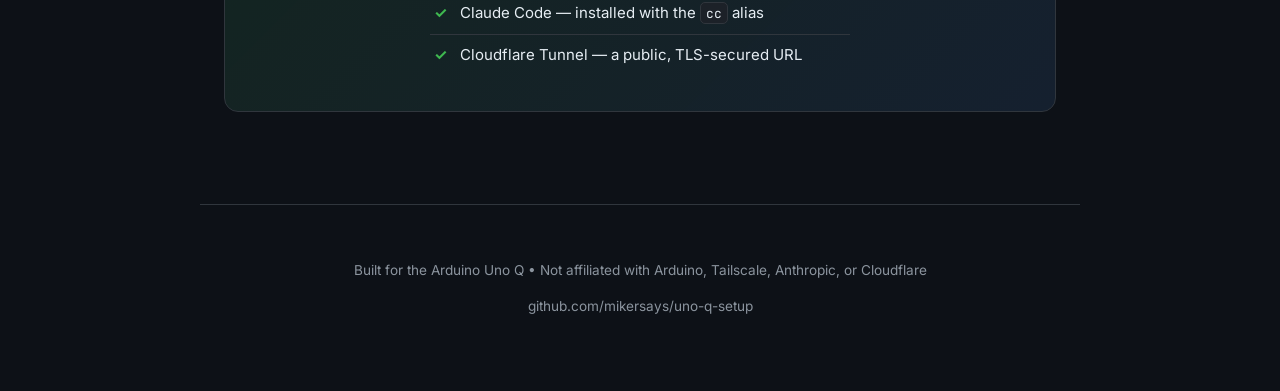
==== commit f2c6546e: "Step 5: add "let Claude Code do it" shortcut Since Claude Code is installed in Step 04, offer an alt" ====
--- a/index.html
+++ b/index.html
@@ -419,6 +419,32 @@
     }
     .warning code { background: rgba(240,136,62,0.14); border-color: rgba(240,136,62,0.3); }
     .note strong, .warning strong { color: var(--text); }
+
+    /* ============ CLAUDE SHORTCUT CALLOUT ============ */
+    .claude-tip {
+      background: linear-gradient(180deg, rgba(240,136,62,0.10), rgba(240,136,62,0.035));
+      border: 1px solid rgba(240,136,62,0.35);
+      border-radius: 12px;
+      padding: 18px 20px;
+      margin: 4px 0 20px;
+    }
+    .claude-tip h4 {
+      margin: 0 0 10px;
+      font-size: 1.04rem;
+      color: var(--orange);
+      display: flex; align-items: center; gap: 8px;
+    }
+    .claude-tip p { margin: 0 0 12px; color: #f0d8c4; font-size: 0.95rem; }
+    .claude-tip code { background: rgba(240,136,62,0.14); border-color: rgba(240,136,62,0.3); }
+    .claude-tip .warning { margin-bottom: 0; }
+    .code-block.prose code { white-space: pre-wrap; word-break: break-word; }
+    .or-manual {
+      color: var(--text-muted);
+      font-size: 0.9rem;
+      font-weight: 500;
+      margin: 0 0 18px;
+      padding-top: 4px;
+    }
 
     /* ============ KV TABLE ============ */
     .kv-table {
@@ -891,6 +917,17 @@
   </div>
   <div class="step-body">
 
+    <div class="claude-tip">
+      <h4>⚡ Shortcut: let Claude Code do it</h4>
+      <p>You already installed Claude Code in <strong>Step 04</strong> &mdash; so instead of running the commands below by hand, you can just describe what you want and let it do the work. Launch it on the board (over your Tailscale SSH session):</p>
+      <div class="code-block"><pre><code>cc</code></pre><button class="copy-btn" onclick="copyCode(this)">Copy</button></div>
+      <p>Then ask, for example:</p>
+      <div class="code-block prose"><pre><code>Install cloudflared if it isn't already, then start a Cloudflare quick tunnel that exposes my local web server on http://localhost:8080 and print the public trycloudflare.com URL.</code></pre><button class="copy-btn" onclick="copyCode(this)">Copy</button></div>
+      <p>Claude runs the same steps documented below &mdash; confirming the architecture, installing <code>cloudflared</code>, and starting the tunnel &mdash; then hands you the public URL. Want it to survive reboots? Just add: <em>&ldquo;make it a persistent named tunnel running as a systemd service.&rdquo;</em></p>
+      <div class="warning"><p>The <code>cc</code> alias runs with <code>--dangerously-skip-permissions</code>, so Claude executes these <code>sudo</code> commands without stopping to ask. That's convenient on a board you control; if you'd rather approve each action, launch plain <code>claude</code> instead of <code>cc</code>.</p></div>
+    </div>
+    <p class="or-manual">Prefer to run it yourself, or want to understand each piece? Follow the manual steps below. &darr;</p>
+
     <div class="substep">
       <div class="substep-head"><span class="substep-num">1</span><h3>Start a local web server</h3></div>
       <div class="substep-body">
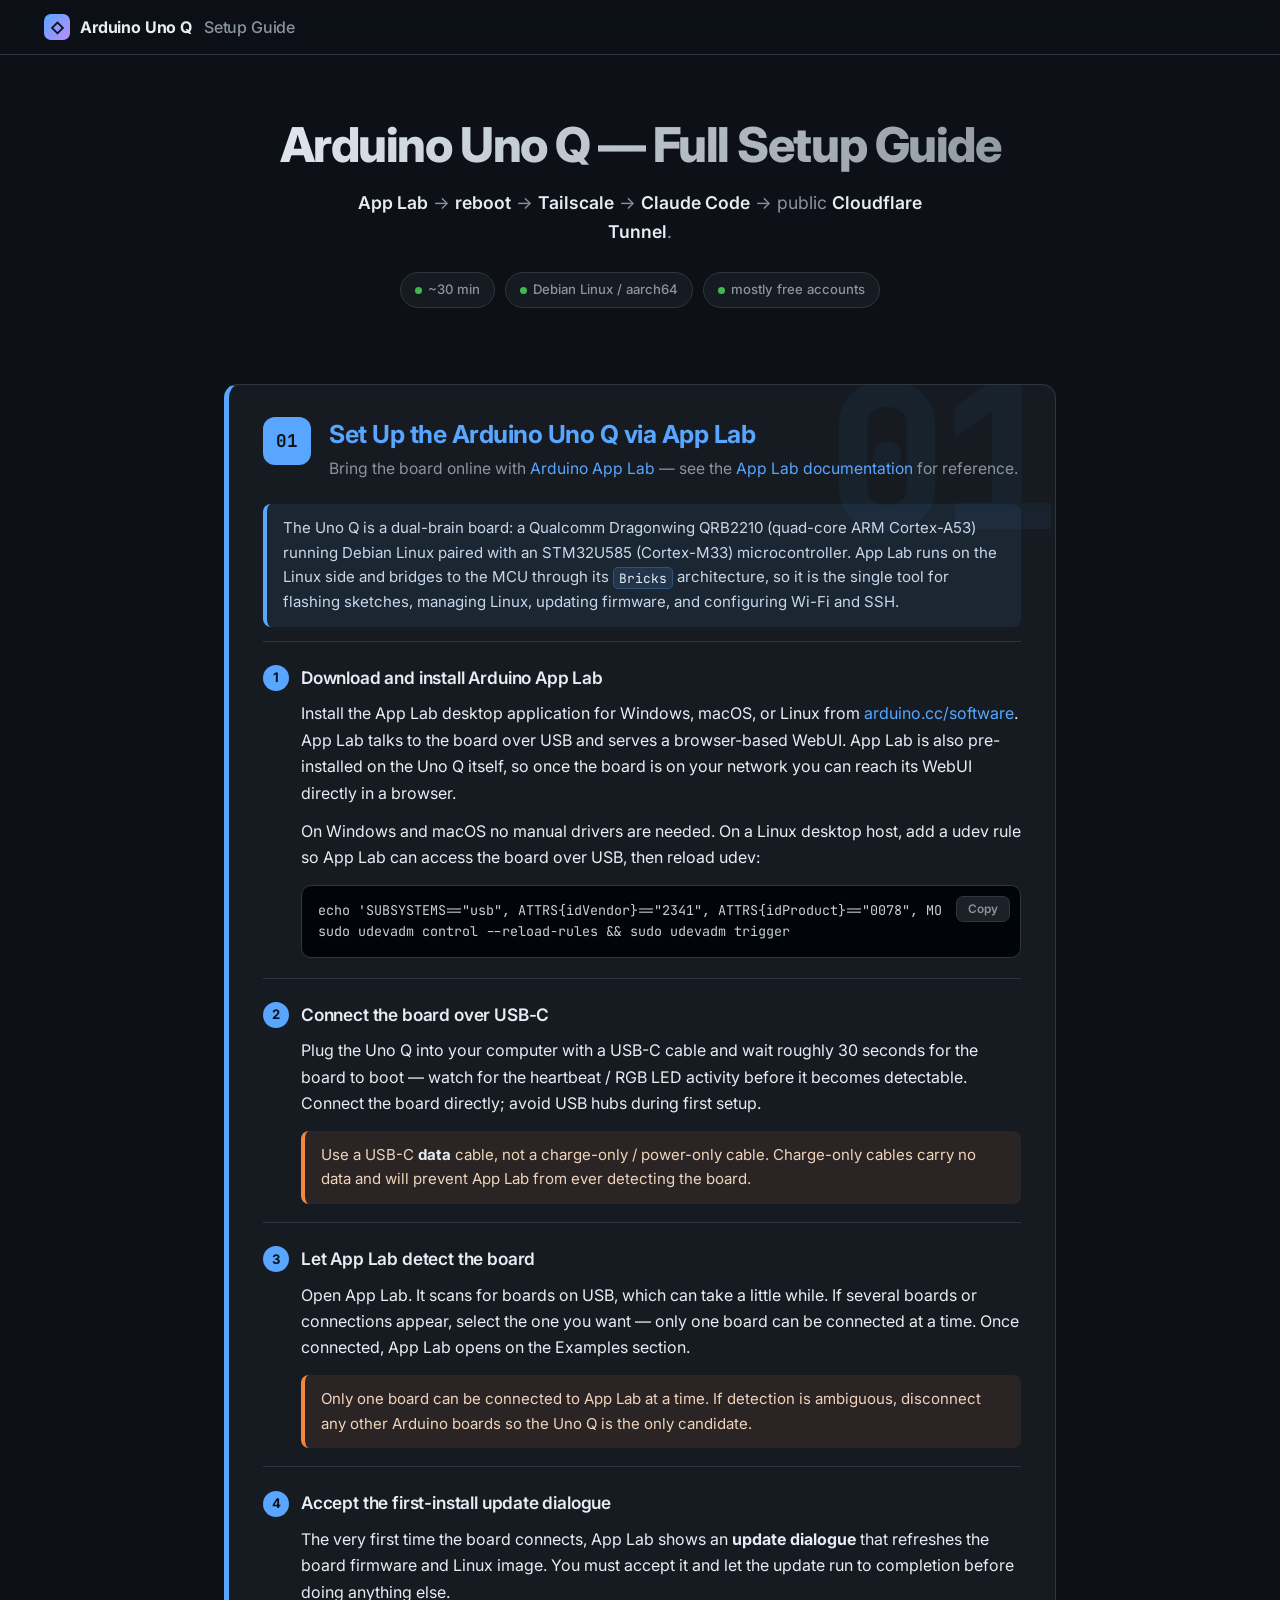
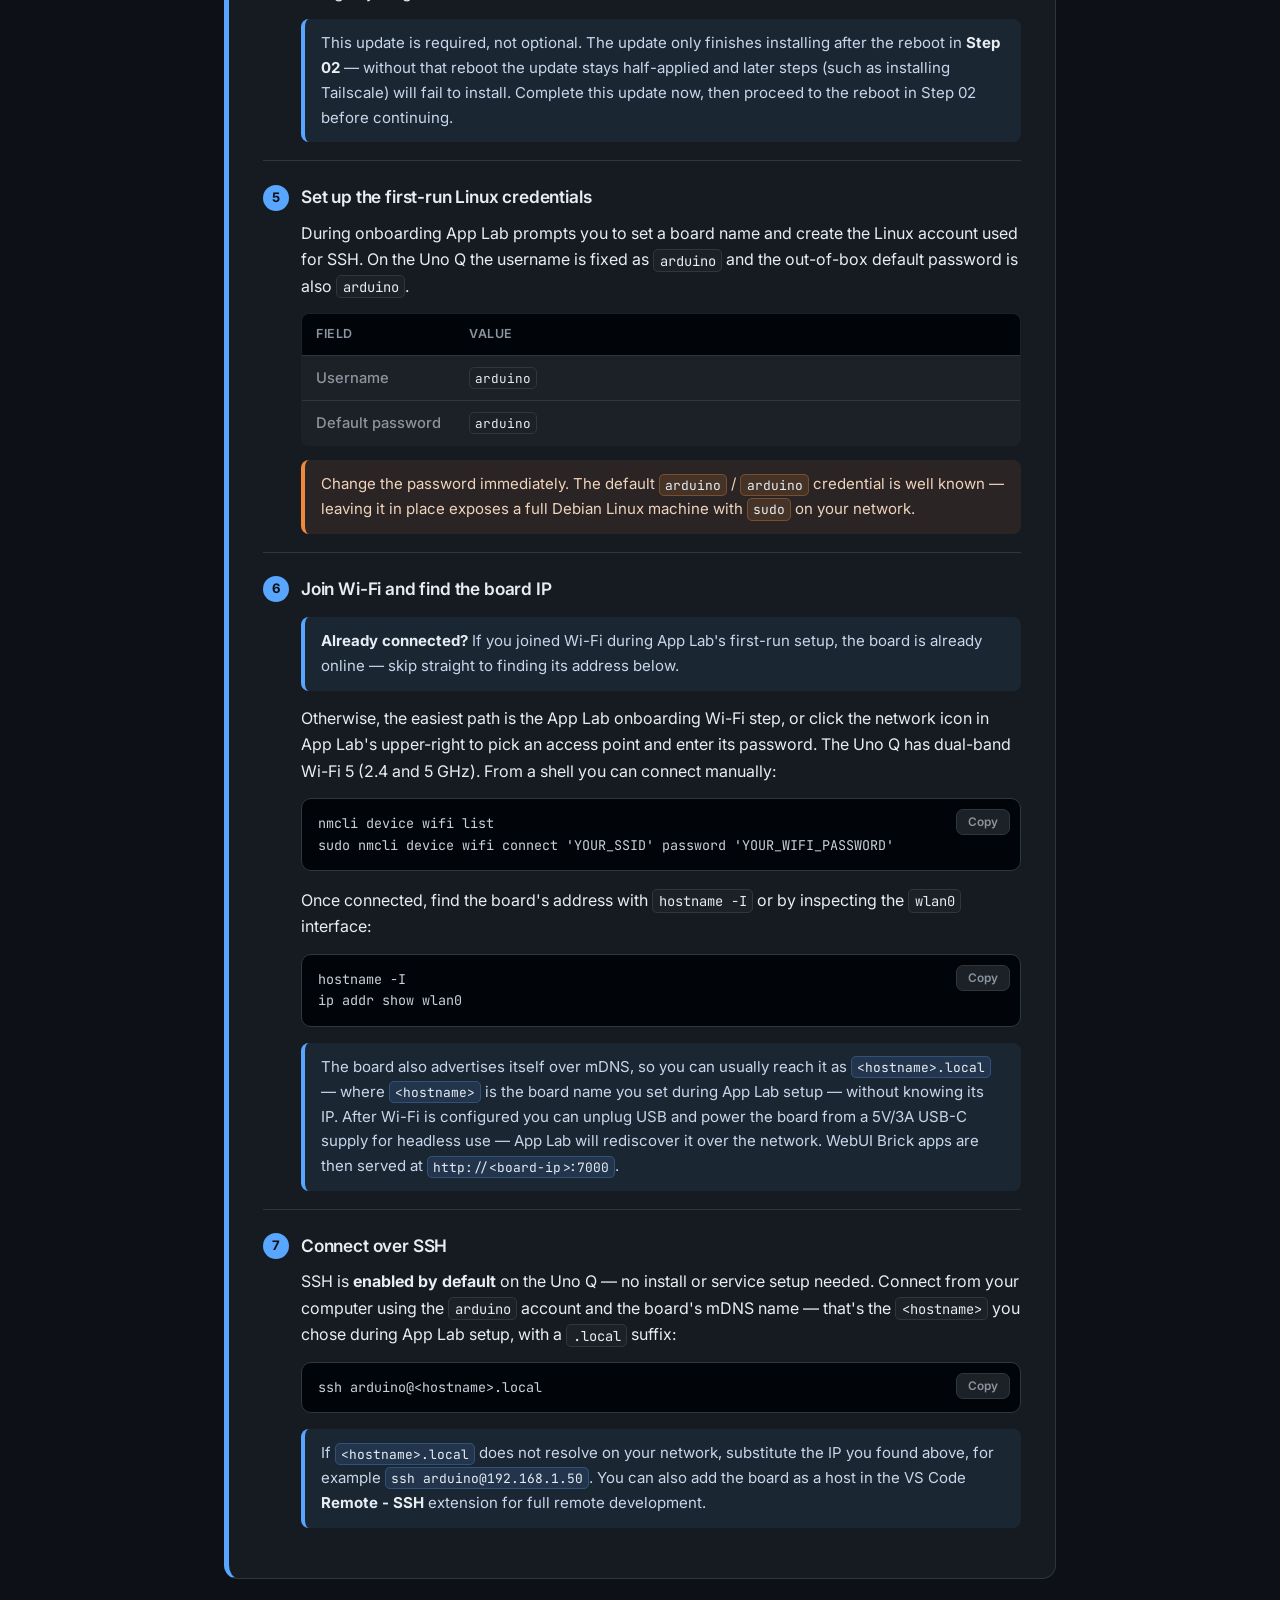
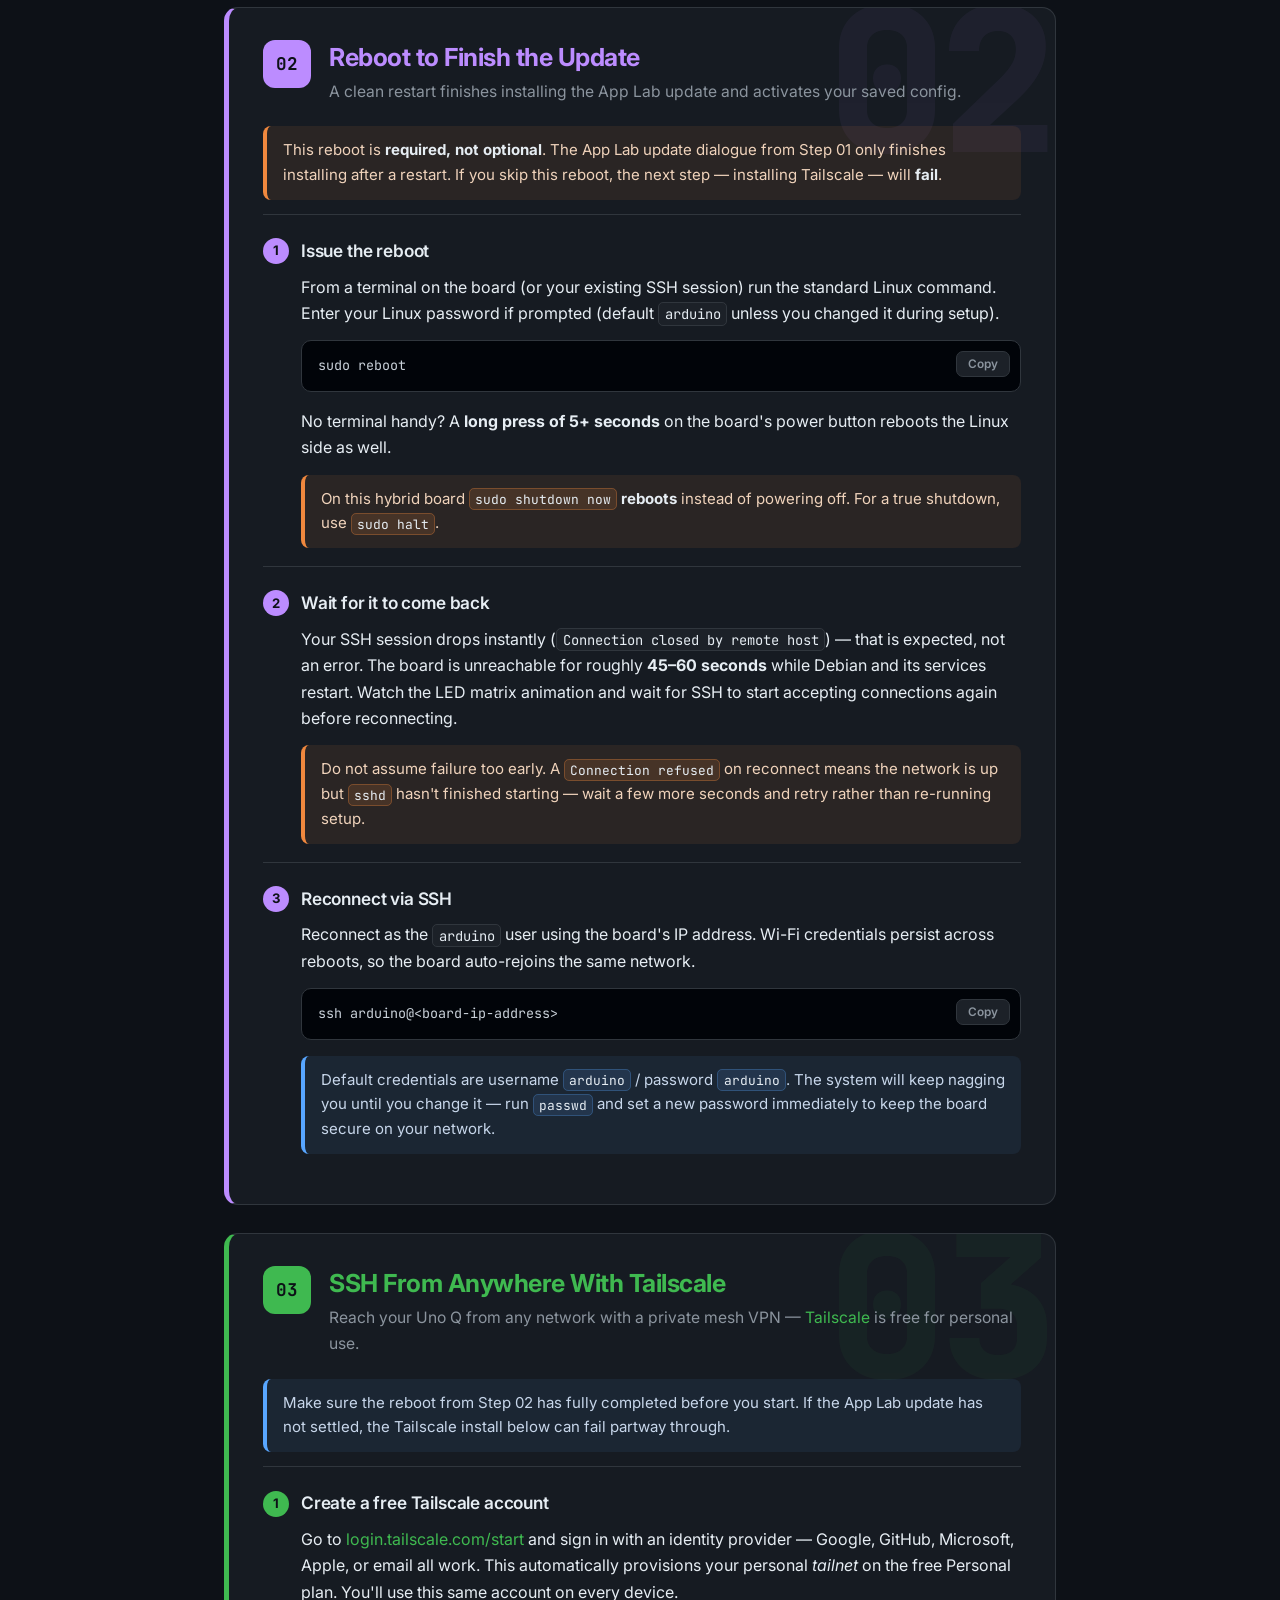
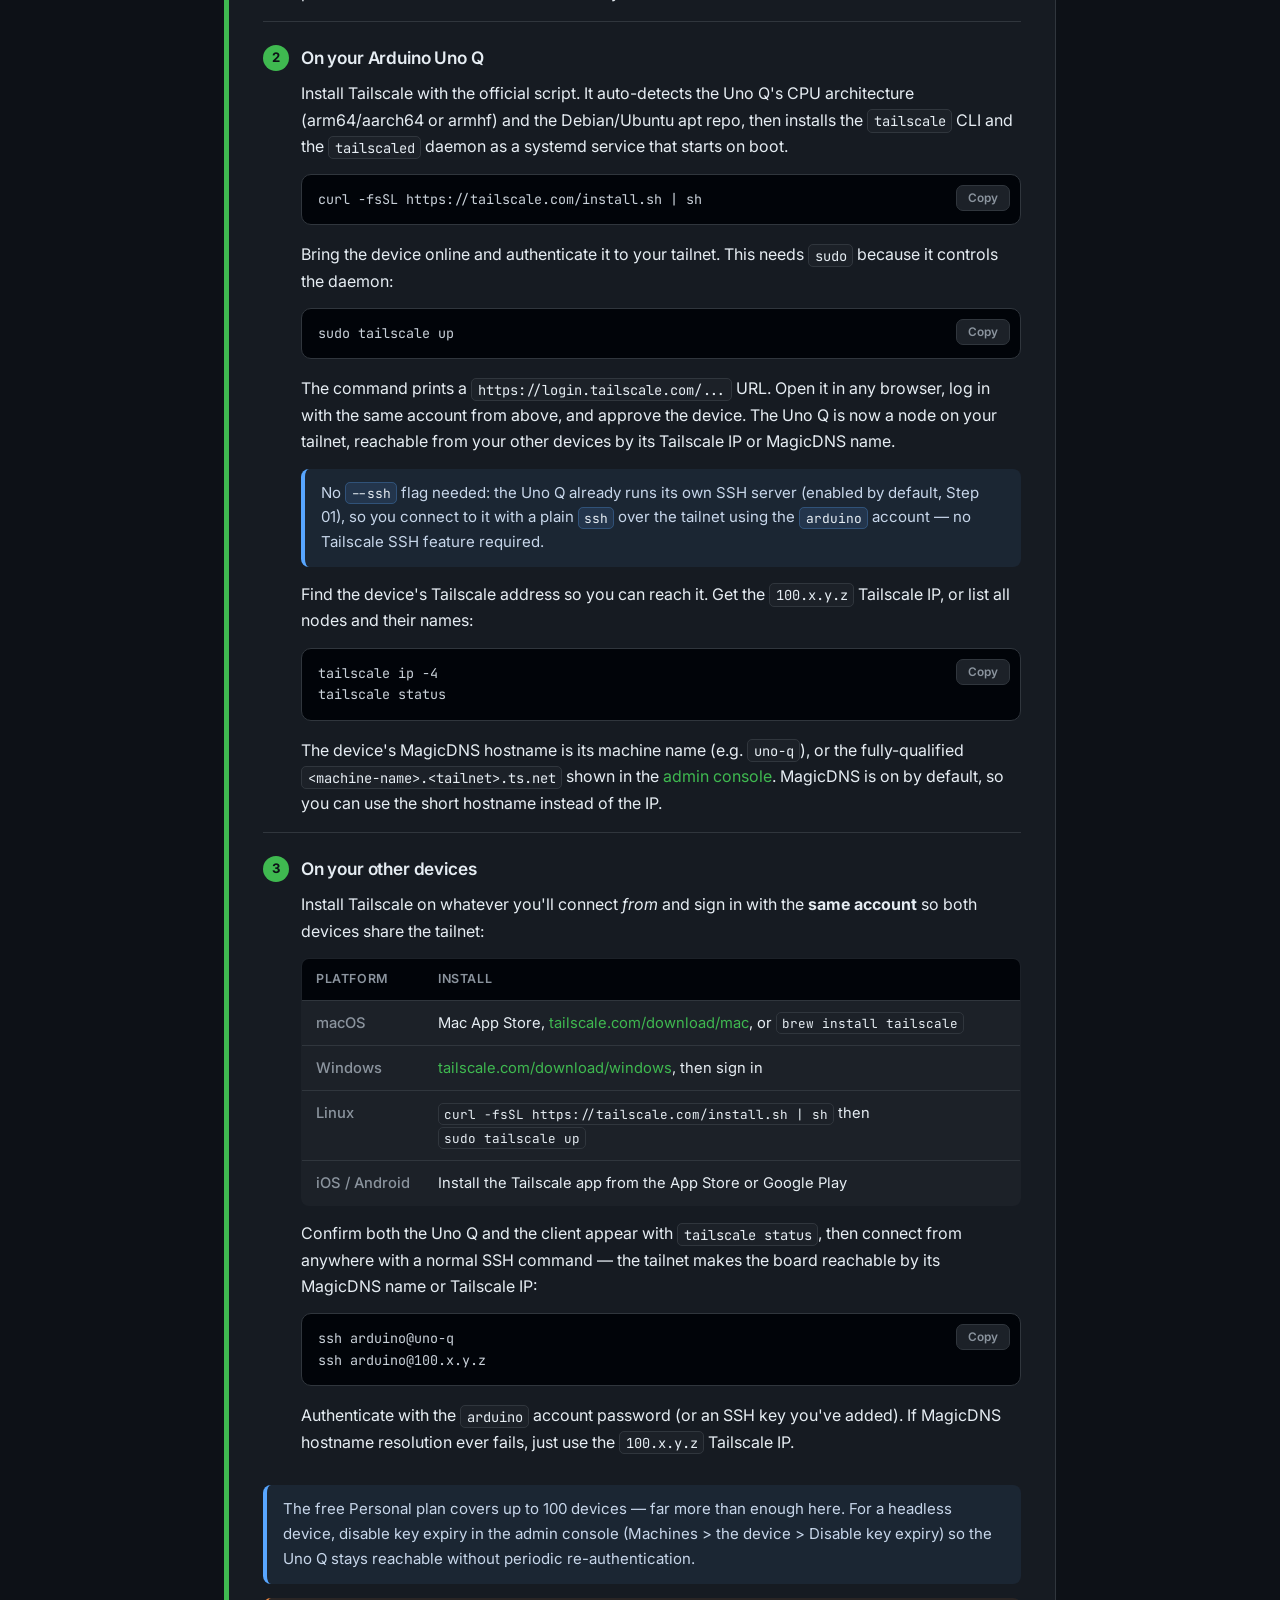
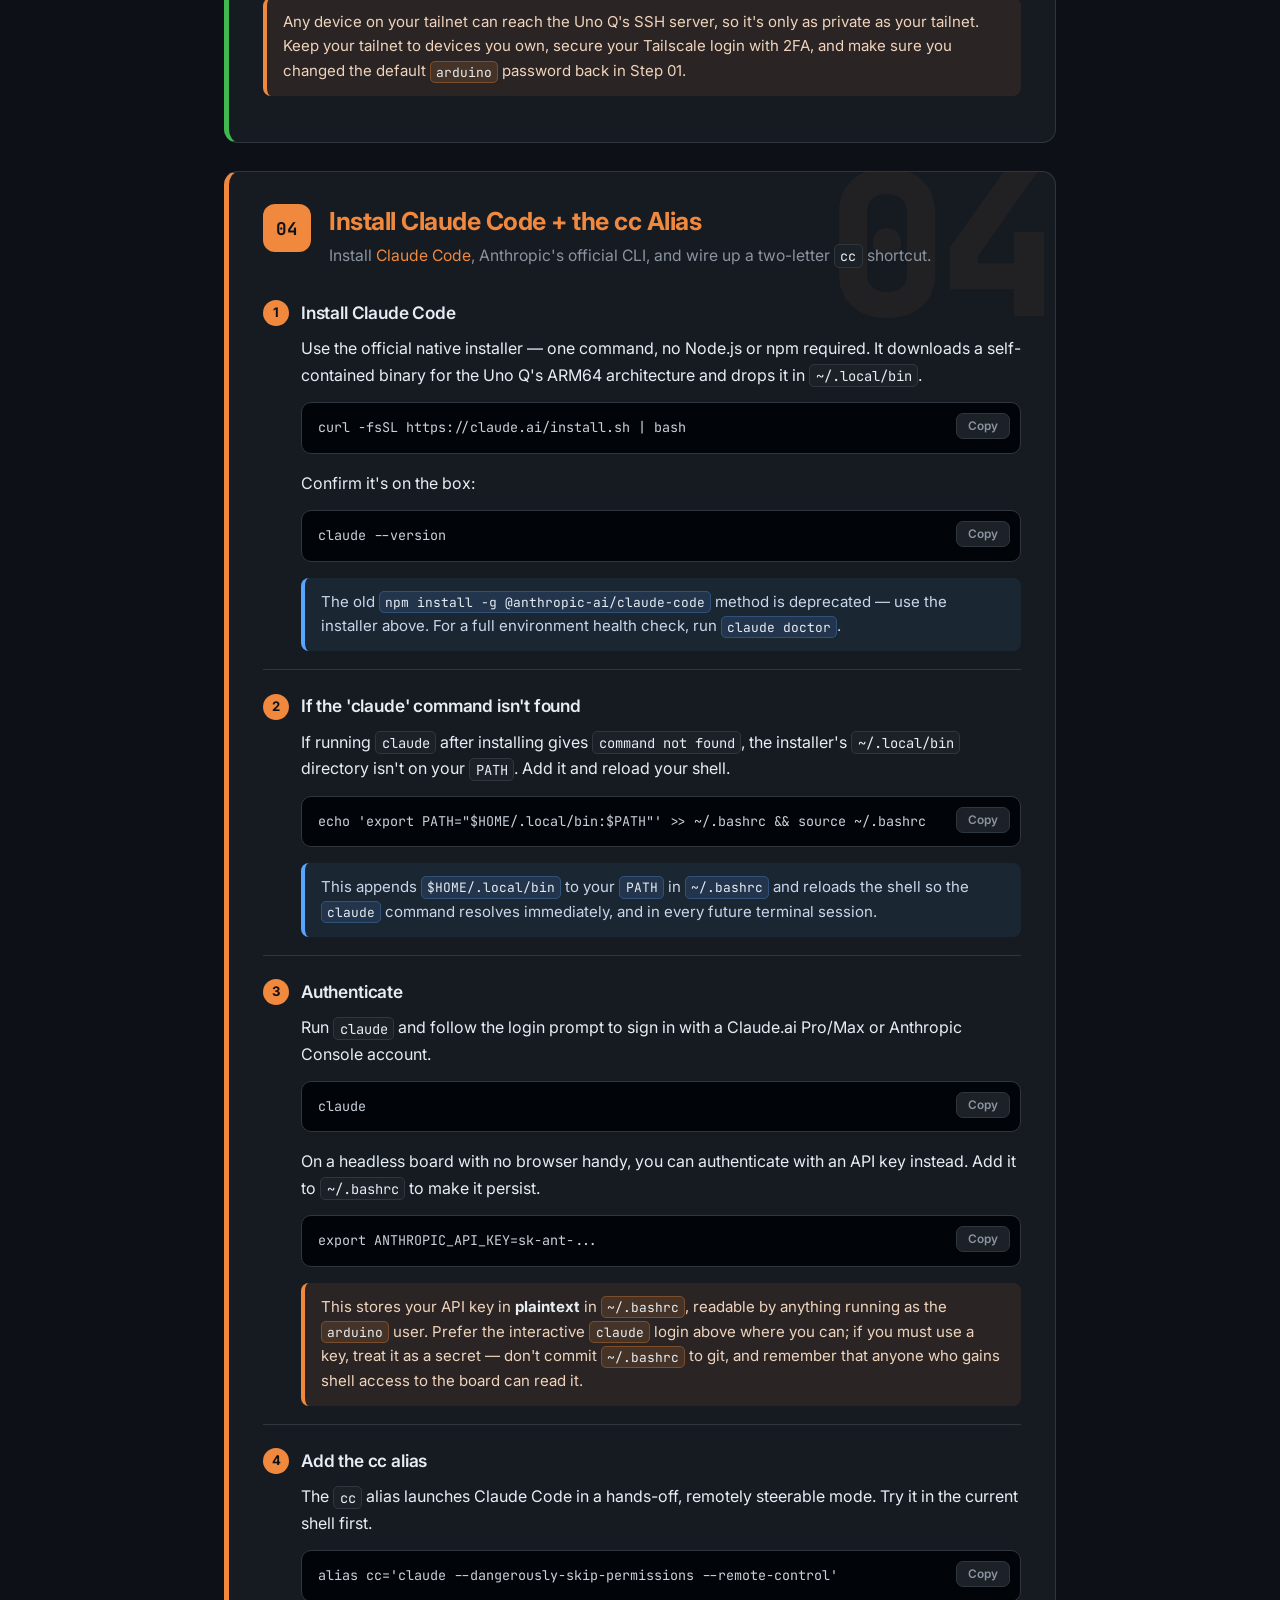
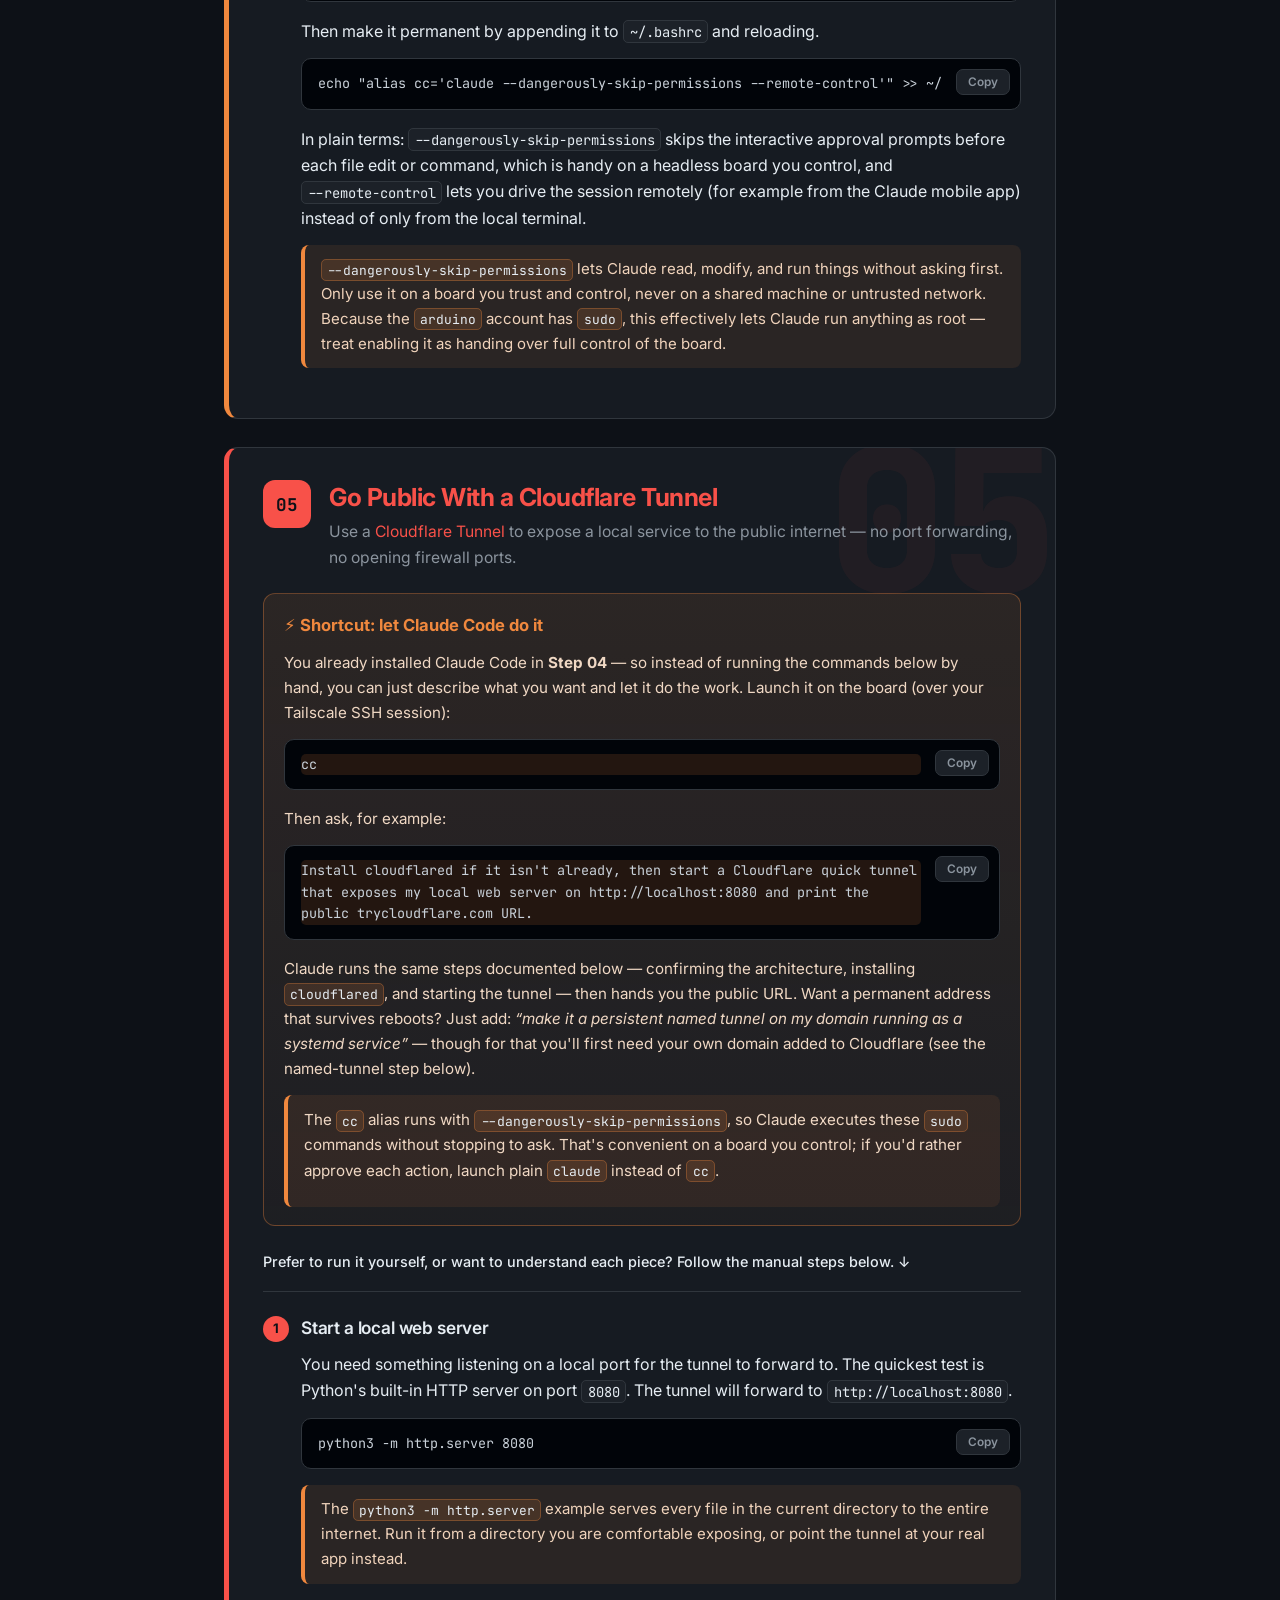
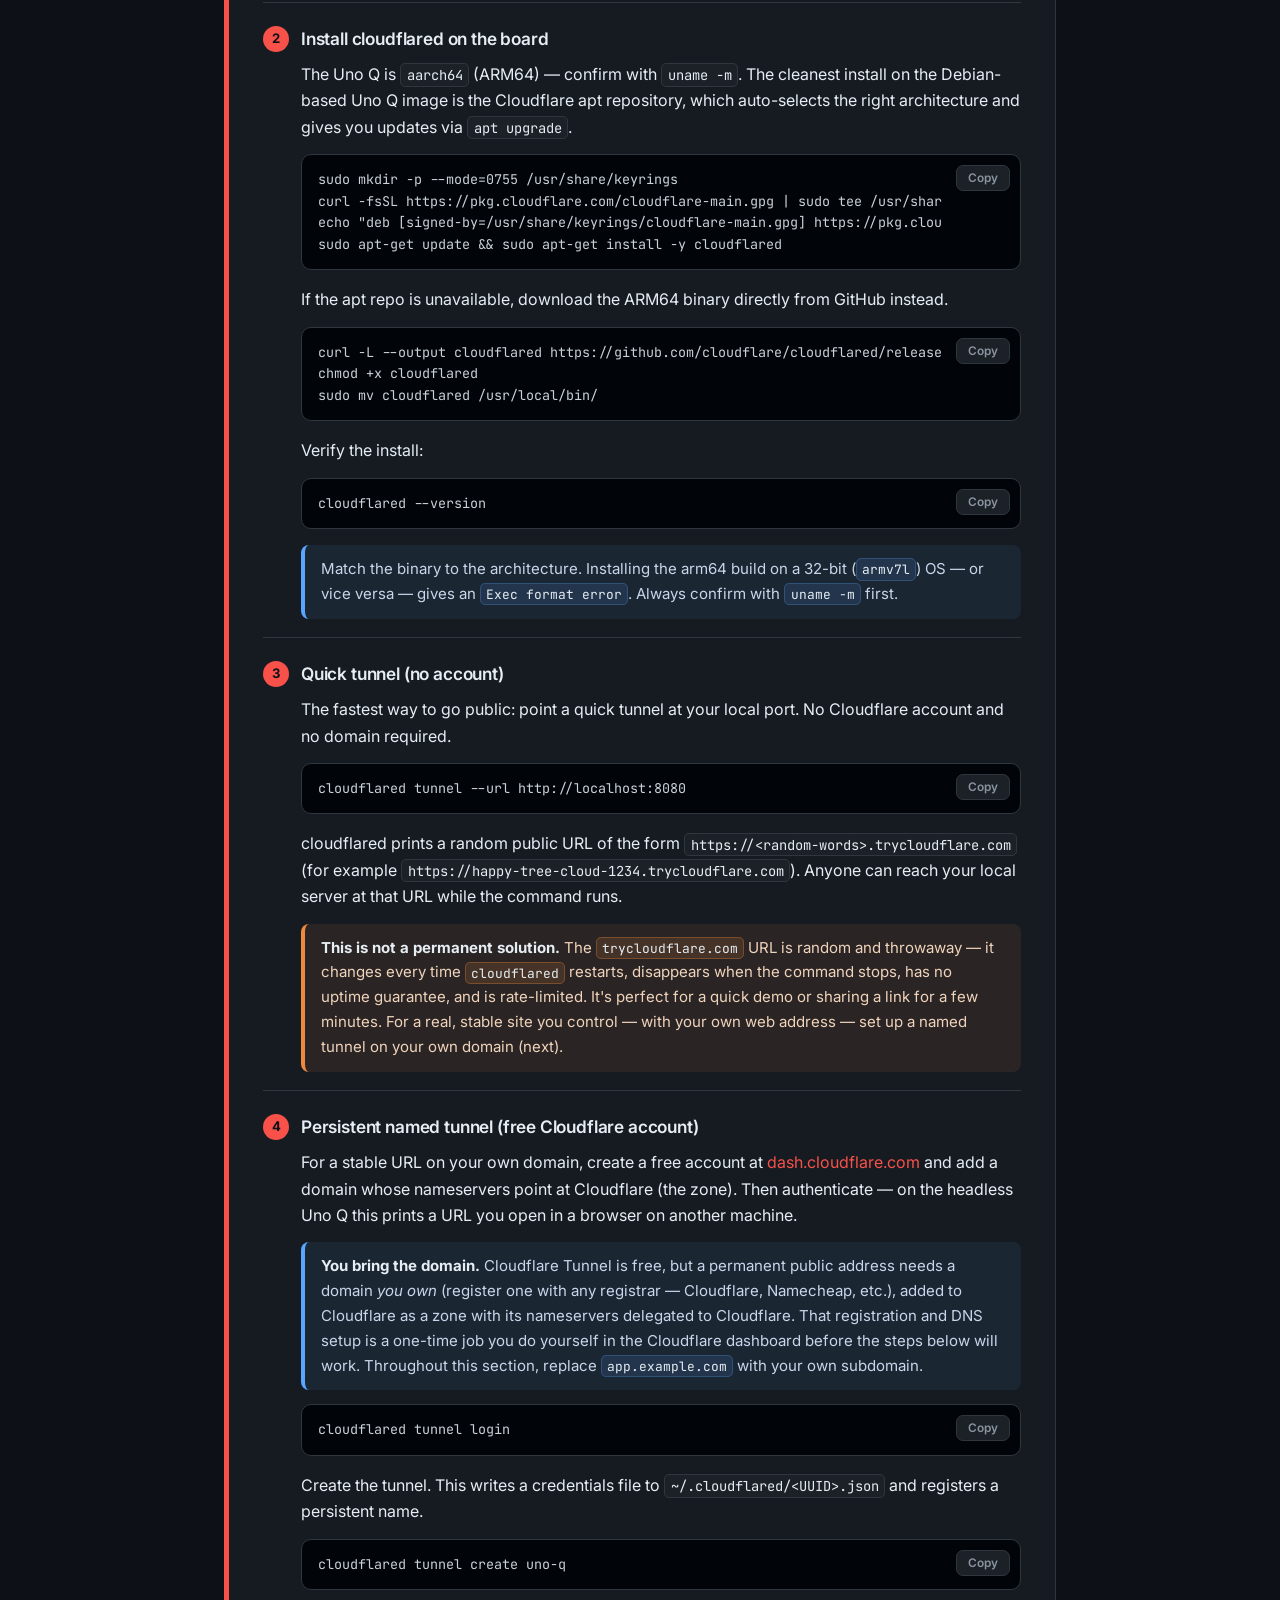
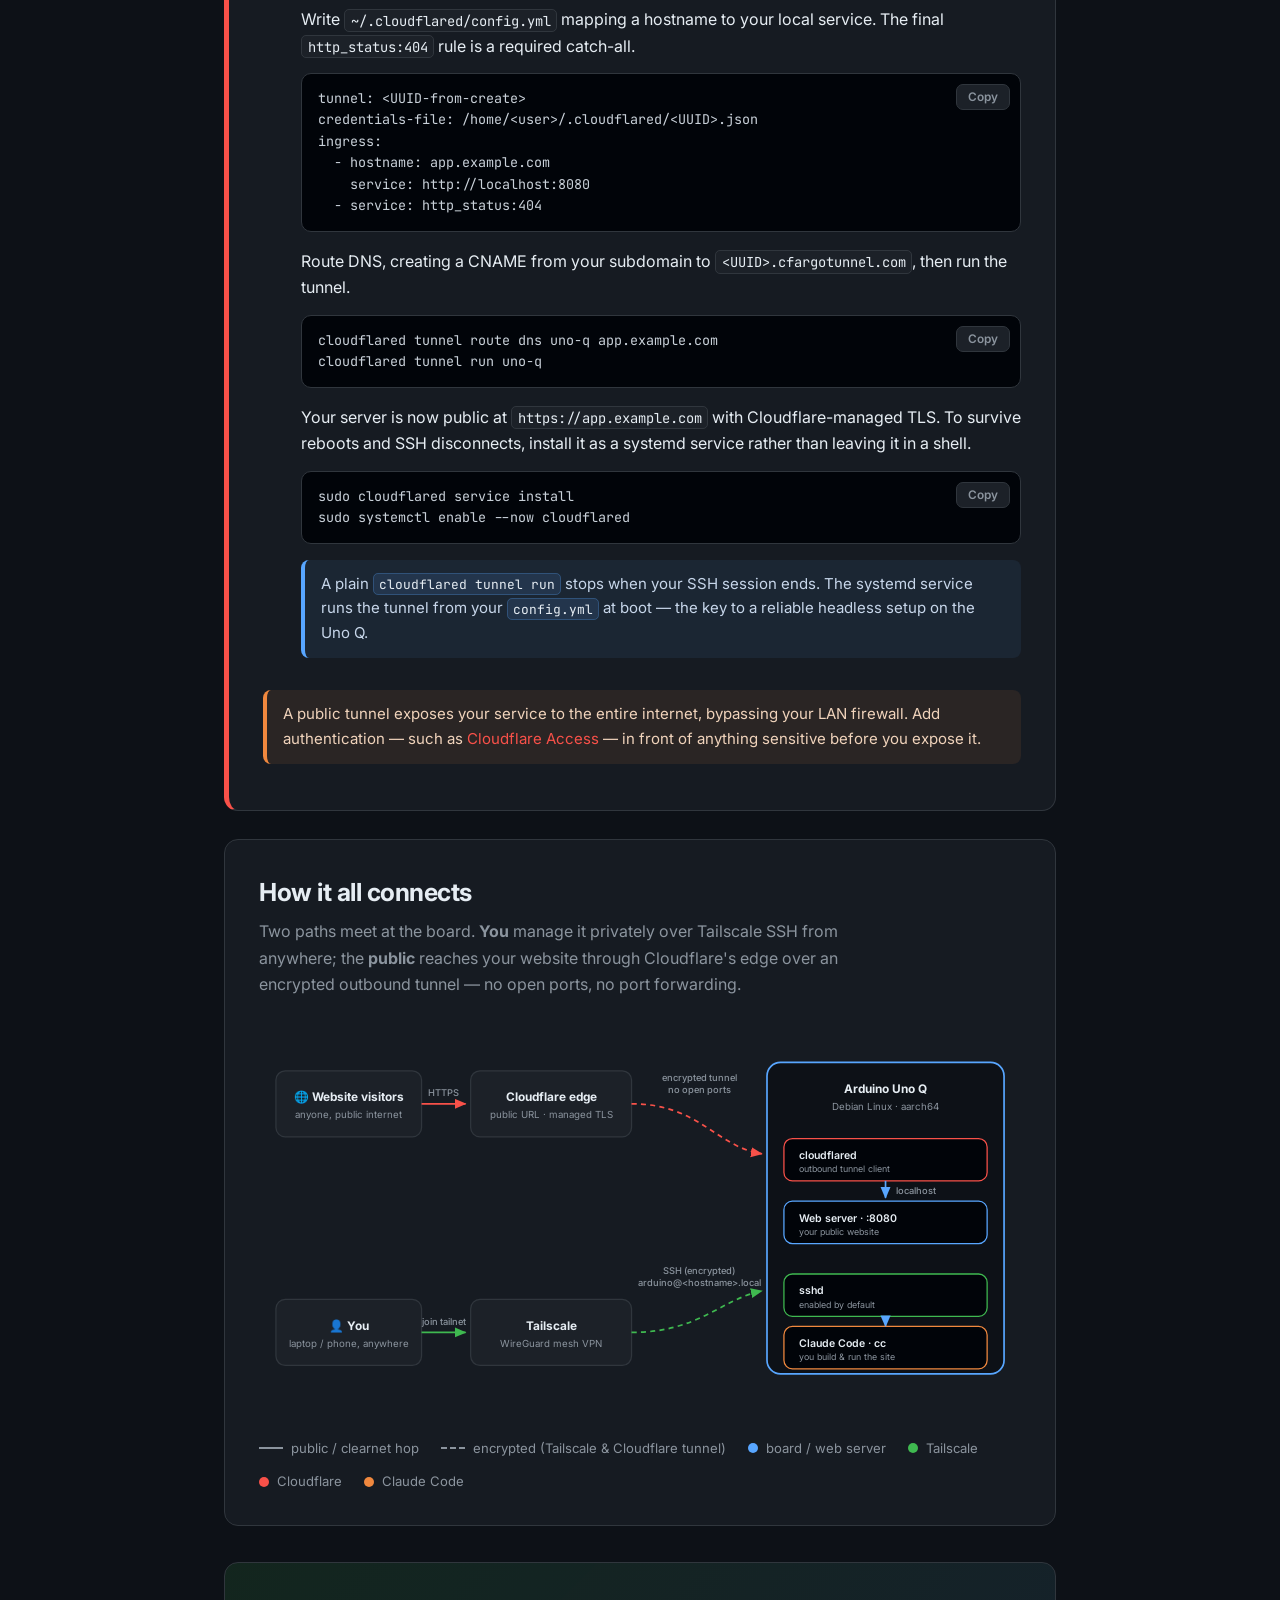
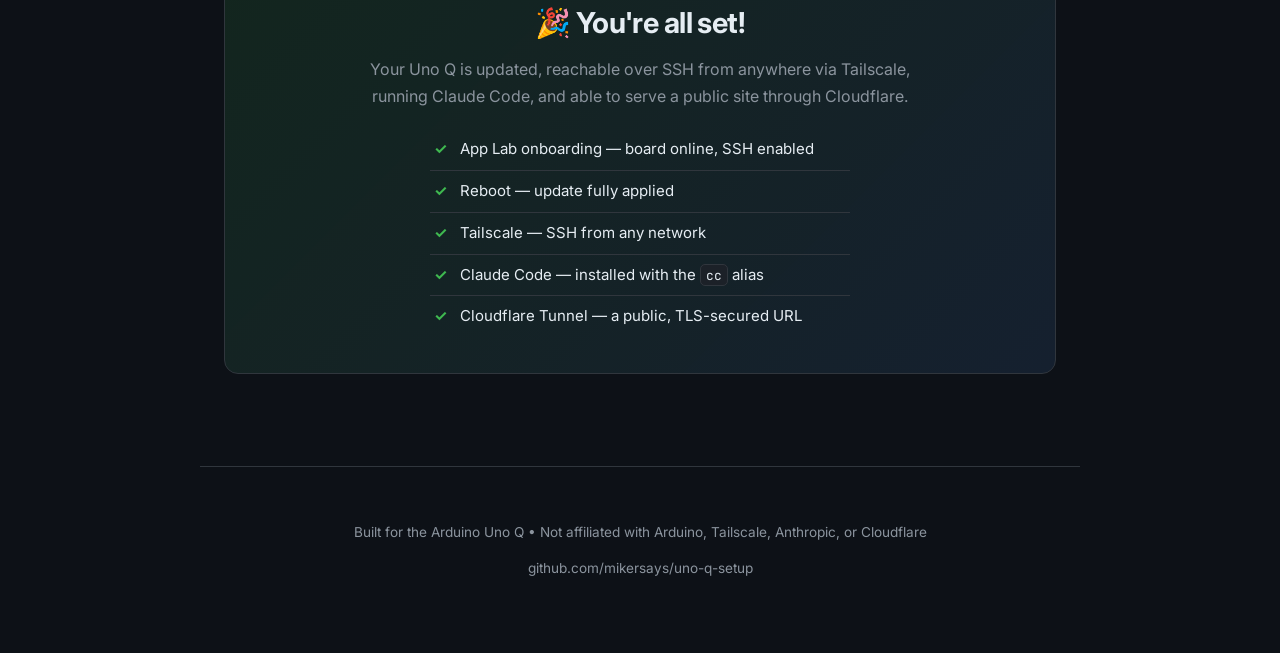
==== commit b790f221: "Step 5: set expectations on trycloudflare.com vs a real domain Quick tunnel: upgrade the note to a w" ====
--- a/index.html
+++ b/index.html
@@ -923,7 +923,7 @@
       <div class="code-block"><pre><code>cc</code></pre><button class="copy-btn" onclick="copyCode(this)">Copy</button></div>
       <p>Then ask, for example:</p>
       <div class="code-block prose"><pre><code>Install cloudflared if it isn't already, then start a Cloudflare quick tunnel that exposes my local web server on http://localhost:8080 and print the public trycloudflare.com URL.</code></pre><button class="copy-btn" onclick="copyCode(this)">Copy</button></div>
-      <p>Claude runs the same steps documented below &mdash; confirming the architecture, installing <code>cloudflared</code>, and starting the tunnel &mdash; then hands you the public URL. Want it to survive reboots? Just add: <em>&ldquo;make it a persistent named tunnel running as a systemd service.&rdquo;</em></p>
+      <p>Claude runs the same steps documented below &mdash; confirming the architecture, installing <code>cloudflared</code>, and starting the tunnel &mdash; then hands you the public URL. Want a permanent address that survives reboots? Just add: <em>&ldquo;make it a persistent named tunnel on my domain running as a systemd service&rdquo;</em> &mdash; though for that you'll first need your own domain added to Cloudflare (see the named-tunnel step below).</p>
       <div class="warning"><p>The <code>cc</code> alias runs with <code>--dangerously-skip-permissions</code>, so Claude executes these <code>sudo</code> commands without stopping to ask. That's convenient on a board you control; if you'd rather approve each action, launch plain <code>claude</code> instead of <code>cc</code>.</p></div>
     </div>
     <p class="or-manual">Prefer to run it yourself, or want to understand each piece? Follow the manual steps below. &darr;</p>
@@ -961,7 +961,7 @@
         <p>The fastest way to go public: point a quick tunnel at your local port. No Cloudflare account and no domain required.</p>
         <div class="code-block"><pre><code>cloudflared tunnel --url http://localhost:8080</code></pre><button class="copy-btn" onclick="copyCode(this)">Copy</button></div>
         <p>cloudflared prints a random public URL of the form <code>https://&lt;random-words&gt;.trycloudflare.com</code> (for example <code>https://happy-tree-cloud-1234.trycloudflare.com</code>). Anyone can reach your local server at that URL while the command runs.</p>
-        <div class="note"><p>Quick tunnels are for demos and testing only: the URL changes on every restart, there is no uptime guarantee, and they are rate-limited. Use a named tunnel for anything you want to keep online.</p></div>
+        <div class="warning"><p><strong>This is not a permanent solution.</strong> The <code>trycloudflare.com</code> URL is random and throwaway &mdash; it changes every time <code>cloudflared</code> restarts, disappears when the command stops, has no uptime guarantee, and is rate-limited. It's perfect for a quick demo or sharing a link for a few minutes. For a real, stable site you control &mdash; with your own web address &mdash; set up a named tunnel on your own domain (next).</p></div>
       </div>
     </div>
 
@@ -969,6 +969,7 @@
       <div class="substep-head"><span class="substep-num">4</span><h3>Persistent named tunnel (free Cloudflare account)</h3></div>
       <div class="substep-body">
         <p>For a stable URL on your own domain, create a free account at <a href="https://dash.cloudflare.com/sign-up">dash.cloudflare.com</a> and add a domain whose nameservers point at Cloudflare (the zone). Then authenticate &mdash; on the headless Uno Q this prints a URL you open in a browser on another machine.</p>
+        <div class="note"><p><strong>You bring the domain.</strong> Cloudflare Tunnel is free, but a permanent public address needs a domain <em>you own</em> (register one with any registrar &mdash; Cloudflare, Namecheap, etc.), added to Cloudflare as a zone with its nameservers delegated to Cloudflare. That registration and DNS setup is a one-time job you do yourself in the Cloudflare dashboard before the steps below will work. Throughout this section, replace <code>app.example.com</code> with your own subdomain.</p></div>
         <div class="code-block"><pre><code>cloudflared tunnel login</code></pre><button class="copy-btn" onclick="copyCode(this)">Copy</button></div>
         <p>Create the tunnel. This writes a credentials file to <code>~/.cloudflared/&lt;UUID&gt;.json</code> and registers a persistent name.</p>
         <div class="code-block"><pre><code>cloudflared tunnel create uno-q</code></pre><button class="copy-btn" onclick="copyCode(this)">Copy</button></div>
